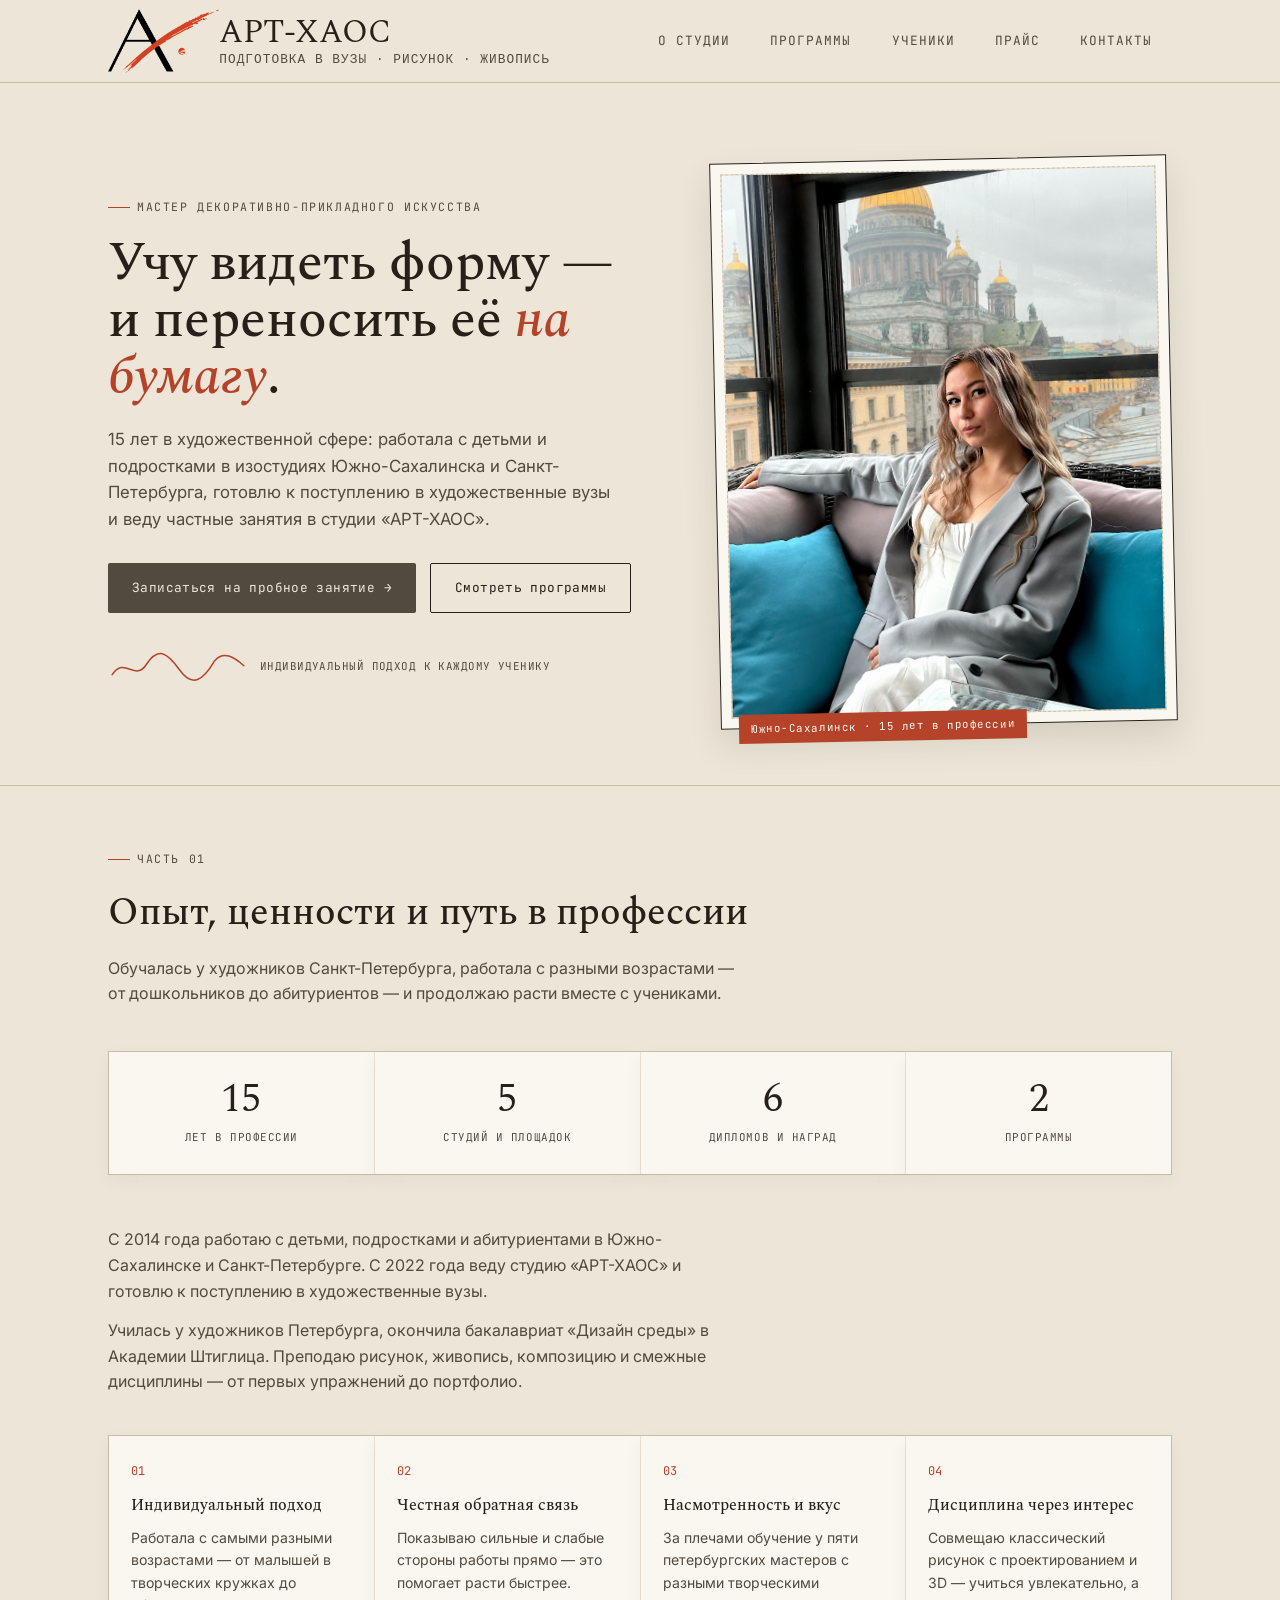
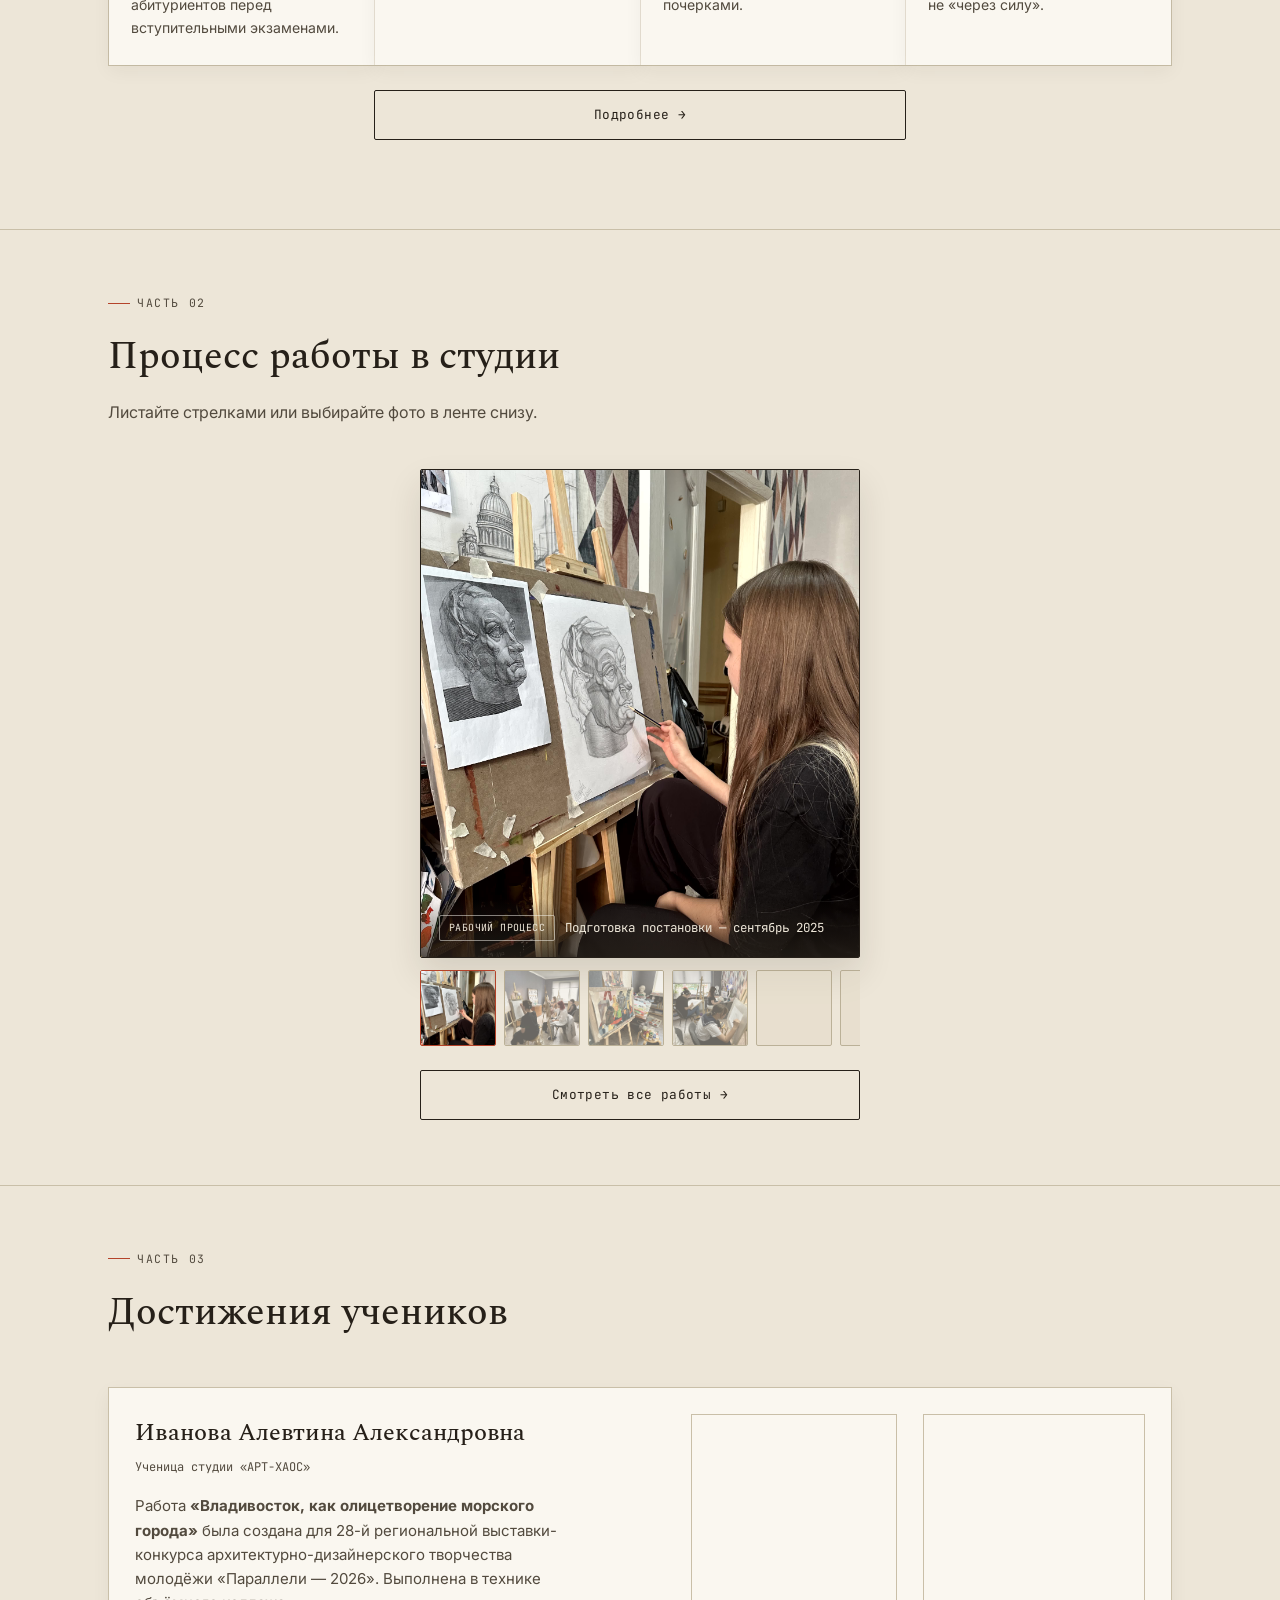
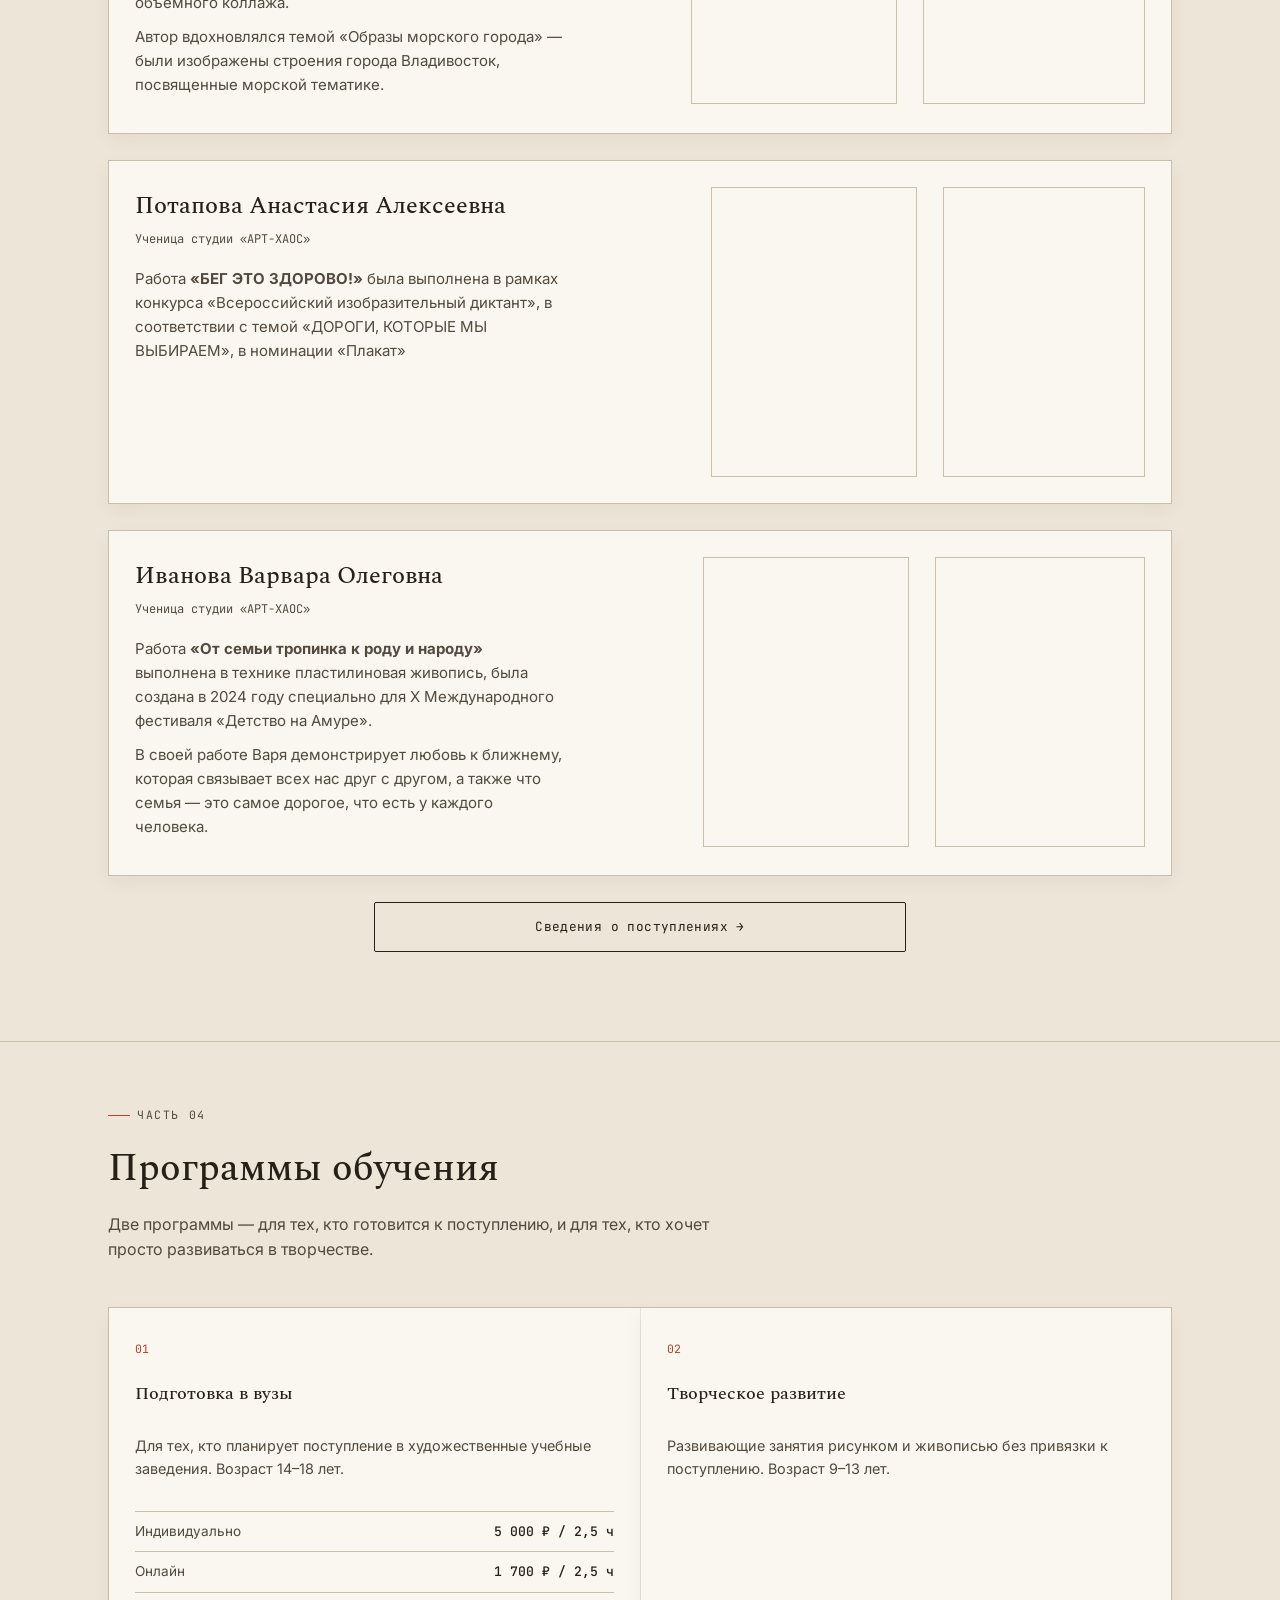
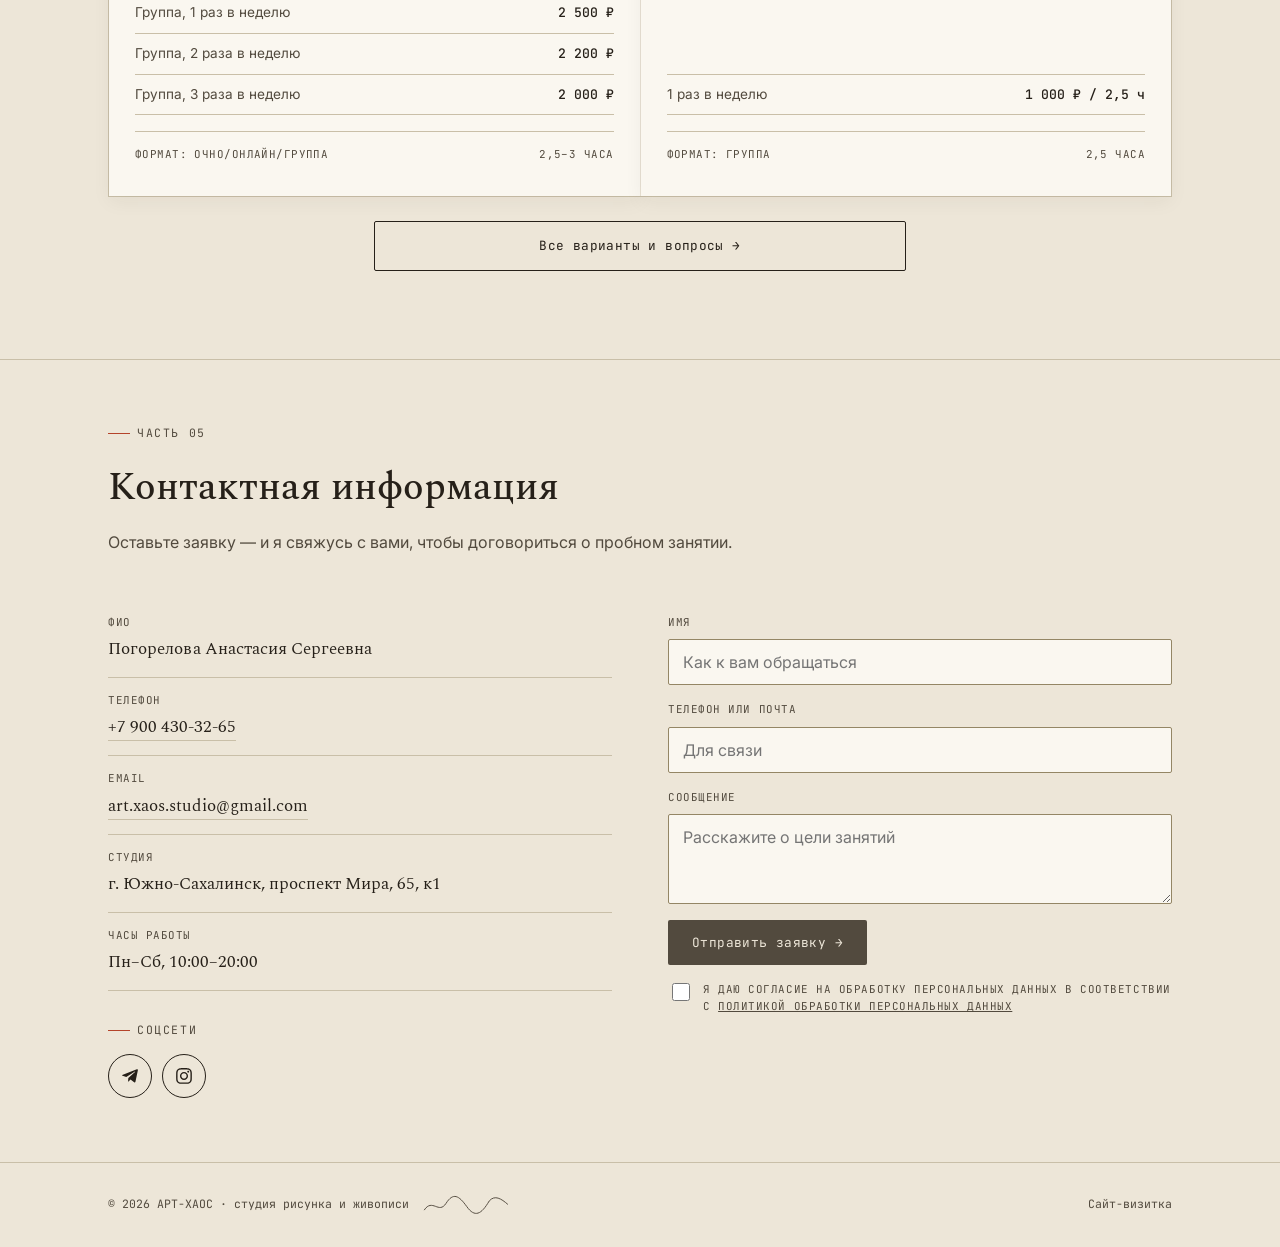
==== index.html @ 64a5c0d5 "Add files via upload" ====
<!doctype html>
<html lang="ru">
  <head>
    <meta charset="UTF-8" />
    <meta name="viewport" content="width=device-width, initial-scale=1.0" />
    <title>АРТ-ХАОС — студия рисунка и живописи в Южно-Сахалинске</title>
    <meta
      name="description"
      content="Студия АРТ-ХАОС в Южно-Сахалинске: индивидуальные и групповые занятия рисунком, живописью и композицией. Подготовка к поступлению в художественные вузы, развивающие программы для детей и взрослых."
    />
    <meta name="robots" content="index, follow" />

    <meta
      name="google-site-verification"
      content="ucUJDMa3NqJ14XbPvTFCC5n2V8BBdkhprhs1ZfIjD64"
    />
    <meta name="yandex-verification" content="2a9662efda7031be" />

    <meta name="author" content="Погорелова Анастасия Сергеевна" />
    <meta name="theme-color" content="#EDE6D8" />
    <link rel="canonical" href="https://art-xaos.github.io/" />

    <meta property="og:type" content="website" />
    <meta property="og:site_name" content="АРТ-ХАОС" />
    <meta
      property="og:title"
      content="АРТ-ХАОС — студия рисунка и живописи в Южно-Сахалинске"
    />
    <meta
      property="og:description"
      content="Индивидуальные и групповые занятия рисунком, живописью и композицией. Подготовка к поступлению в художественные вузы."
    />
    <meta
      property="og:image"
      content="https://art-xaos.github.io/assets/images/og-image.png"
    />
    <meta
      property="og:image:alt"
      content="Студия рисунка и живописи АРТ-ХАОС в Южно-Сахалинске"
    />
    <meta property="og:image:width" content="1200" />
    <meta property="og:image:height" content="630" />
    <meta property="og:locale" content="ru_RU" />
    <meta property="og:url" content="https://art-xaos.github.io/" />
    <meta name="twitter:card" content="summary_large_image" />
    <meta
      name="twitter:title"
      content="АРТ-ХАОС — студия рисунка и живописи в Южно-Сахалинске"
    />
    <meta
      name="twitter:description"
      content="Индивидуальные и групповые занятия рисунком, живописью и композицией. Подготовка к поступлению в художественные вузы."
    />
    <meta
      name="twitter:image"
      content="https://art-xaos.github.io/assets/images/og-image.png"
    />
    <meta
      name="twitter:image:alt"
      content="Студия рисунка и живописи АРТ-ХАОС в Южно-Сахалинске"
    />

    <link rel="icon" href="assets/images/favicon.ico" type="image/svg+xml" />
    <link rel="alternate icon" href="assets/images/favicon.ico" />
    <link rel="apple-touch-icon" href="assets/images/apple-touch-icon.png" />

    <script type="application/ld+json">
      {
        "@context": "https://schema.org",
        "@graph": [
          {
            "@type": "WebSite",
            "@id": "https://art-xaos.github.io/#website",
            "url": "https://art-xaos.github.io/",
            "name": "АРТ-ХАОС",
            "inLanguage": "ru-RU",
            "description": "Студия рисунка и живописи в Южно-Сахалинске."
          },
          {
            "@type": "LocalBusiness",
            "@id": "https://art-xaos.github.io/#studio",
            "name": "АРТ-ХАОС",
            "image": "https://art-xaos.github.io/assets/images/og-image.png",
            "description": "Студия рисунка и живописи. Индивидуальные и групповые занятия рисунком, живописью и композицией, подготовка к поступлению в художественные вузы.",
            "url": "https://art-xaos.github.io/",
            "telephone": "+7-900-430-32-65",
            "email": "art.xaos.studio@gmail.com",
            "priceRange": "1000-5000 RUB",
            "address": {
              "@type": "PostalAddress",
              "streetAddress": "проспект Мира, 65, к1",
              "addressLocality": "Южно-Сахалинск",
              "addressRegion": "Сахалинская область",
              "addressCountry": "RU"
            },
            "openingHoursSpecification": {
              "@type": "OpeningHoursSpecification",
              "dayOfWeek": [
                "Monday",
                "Tuesday",
                "Wednesday",
                "Thursday",
                "Friday",
                "Saturday"
              ],
              "opens": "10:00",
              "closes": "20:00"
            },
            "sameAs": ["https://t.me/ARThaosStudio"],
            "founder": { "@id": "https://art-xaos.github.io/about/#person" }
          },
          {
            "@type": "Person",
            "@id": "https://art-xaos.github.io/about/#person",
            "name": "Погорелова Анастасия Сергеевна",
            "jobTitle": "Преподаватель рисунка и живописи",
            "url": "https://art-xaos.github.io/about/",
            "email": "art.xaos.studio@gmail.com",
            "telephone": "+7-900-430-32-65",
            "worksFor": { "@id": "https://art-xaos.github.io/#studio" }
          }
        ]
      }
    </script>

    <link rel="preconnect" href="https://fonts.googleapis.com" />
    <link rel="preconnect" href="https://fonts.gstatic.com" crossorigin />
    <link
      href="https://fonts.googleapis.com/css2?family=Spectral:ital,wght@0,300;0,500;0,600;1,500&family=Inter:wght@400;500;600;700&family=JetBrains+Mono:wght@400;500&display=swap"
      rel="stylesheet"
    />
    <link rel="stylesheet" href="assets/css/styles.css?v=1" />
  </head>
  <body>
    <a href="#main-content" class="skip-link">Перейти к содержанию</a>

    <header class="site-header">
      <div class="nav-inner">
        <a href="#top" class="logo">
          <img
            class="logo-mark"
            alt="Логотип АРТ-ХАОС"
            src="assets/images/logo-mark.png"
          />
          <span class="logo-text"
            >АРТ-ХАОС<small>подготовка в вузы · рисунок · живопись</small></span
          >
        </a>
        <button
          class="burger"
          id="burger"
          aria-label="Меню"
          aria-expanded="false"
          aria-controls="tabs"
        >
          <span></span><span></span><span></span>
        </button>
        <ul class="tabs" id="tabs">
          <li>
            <a href="#about">О студии</a>
          </li>
          <li>
            <a href="#programs">Программы</a>
          </li>
          <li>
            <a href="#students">Ученики</a>
          </li>
          <li>
            <a href="#programs">Прайс</a>
          </li>
          <li>
            <a href="#contact">Контакты</a>
          </li>
        </ul>
      </div>
    </header>

    <main id="main-content">
      <!-- ============ HERO ============ -->
      <section class="hero" id="top">
        <div class="wrap hero-grid reveal-group">
          <div class="reveal-group">
            <div class="eyebrow">Мастер декоративно-прикладного искусства</div>
            <h1>Учу видеть форму —<br />и переносить её <em>на бумагу</em>.</h1>
            <p class="lede">
              15 лет в художественной сфере: работала с детьми и подростками в
              изостудиях Южно-Сахалинска и Санкт-Петербурга, готовлю к
              поступлению в художественные вузы и веду частные занятия в студии
              «АРТ-ХАОС».
            </p>
            <div class="btn-row">
              <a href="#contact" class="btn btn-primary"
                >Записаться на пробное занятие →</a
              >
              <a href="#programs" class="btn btn-ghost">Смотреть программы</a>
            </div>
            <div class="hero-signature">
              <svg
                class="signature sig-draw"
                viewBox="0 0 220 60"
                width="140"
                height="38"
                fill="none"
                stroke="currentColor"
                stroke-width="2.4"
                stroke-linecap="round"
                stroke-linejoin="round"
                aria-hidden="true"
              >
                <path
                  d="M6 42 C 26 12, 42 54, 60 26 S 92 6, 112 34 S 148 54, 168 20 C 182 4, 198 14, 214 28"
                />
              </svg>
              <span>Индивидуальный подход к каждому ученику</span>
            </div>
          </div>
          <div class="hero-photo">
            <div class="frame">
              <div class="ph">
                <img
                  src="assets/images/teacher/photos/photo1.jpg"
                  alt="Портрет преподавателя"
                  fetchpriority="high"
                />
              </div>
            </div>
            <span class="tag">Южно-Сахалинск · 15 лет в профессии</span>
          </div>
        </div>
      </section>

      <!-- ============ ЧАСТЬ 1: О СЕБЕ ============ -->
      <section class="block" id="about">
        <div class="wrap reveal">
          <div class="head reveal">
            <div class="eyebrow">Часть 01</div>
            <h2>Опыт, ценности и путь в профессии</h2>
            <p>
              Обучалась у художников Санкт-Петербурга, работала с разными
              возрастами — от дошкольников до абитуриентов — и продолжаю расти
              вместе с учениками.
            </p>
          </div>

          <div class="stats reveal-group">
            <div class="stat">
              <div class="num">
                <span class="count" data-target="15">0</span>
              </div>
              <div class="label">лет в&nbsp;профессии</div>
            </div>
            <div class="stat">
              <div class="num">
                <span class="count" data-target="5">0</span>
              </div>
              <div class="label">студий и&nbsp;площадок</div>
            </div>
            <div class="stat">
              <div class="num">
                <span class="count" data-target="6">0</span>
              </div>
              <div class="label">дипломов и&nbsp;наград</div>
            </div>
            <div class="stat">
              <div class="num">
                <span class="count" data-target="2">0</span>
              </div>
              <div class="label">программы</div>
            </div>
          </div>

          <div class="about-lead reveal">
            <p>
              С 2014 года работаю с детьми, подростками и абитуриентами в
              Южно-Сахалинске и Санкт-Петербурге. С 2022 года веду студию
              «АРТ-ХАОС» и готовлю к поступлению в художественные вузы.
            </p>
            <p>
              Училась у художников Петербурга, окончила бакалавриат «Дизайн
              среды» в Академии Штиглица. Преподаю рисунок, живопись, композицию
              и смежные дисциплины — от первых упражнений до портфолио.
            </p>
          </div>

          <div class="values reveal-group">
            <div class="value">
              <div class="n">01</div>
              <h4>Индивидуальный подход</h4>
              <p>
                Работала с самыми разными возрастами — от малышей в творческих
                кружках до абитуриентов перед вступительными экзаменами.
              </p>
            </div>
            <div class="value">
              <div class="n">02</div>
              <h4>Честная обратная связь</h4>
              <p>
                Показываю сильные и слабые стороны работы прямо — это помогает
                расти быстрее.
              </p>
            </div>
            <div class="value">
              <div class="n">03</div>
              <h4>Насмотренность и вкус</h4>
              <p>
                За плечами обучение у пяти петербургских мастеров с разными
                творческими почерками.
              </p>
            </div>
            <div class="value">
              <div class="n">04</div>
              <h4>Дисциплина через интерес</h4>
              <p>
                Совмещаю классический рисунок с проектированием и 3D — учиться
                увлекательно, а не «через силу».
              </p>
            </div>
          </div>

          <a href="about/" class="btn btn-ghost section-more btn-fixed"
            >Подробнее →</a
          >
        </div>
      </section>

      <!-- ============ ЧАСТЬ 2: СТУДИЯ ============ -->
      <section class="block" id="studio">
        <div class="wrap reveal-group">
          <div class="head">
            <div class="eyebrow">Часть 02</div>
            <h2>Процесс работы в студии</h2>
            <p>Листайте стрелками или выбирайте фото в ленте снизу.</p>
          </div>

          <div class="studio-carousel" id="studio-grid">
            <div
              class="studio-stage"
              id="studio-stage"
              tabindex="0"
              role="group"
              aria-roledescription="карусель"
              aria-label="Фотографии студии"
            >
              <img
                class="studio-stage__image"
                id="studio-stage-image"
                src="assets/images/studio/lq/8.jpg"
                alt="Подготовка постановки — сентябрь 2025"
                decoding="async"
                fetchpriority="high"
              />
              <button
                class="studio-nav studio-nav--prev"
                type="button"
                aria-label="Предыдущее фото"
              >
                ←
              </button>
              <button
                class="studio-nav studio-nav--next"
                type="button"
                aria-label="Следующее фото"
              >
                →
              </button>
              <div class="studio-stage__footer">
                <span class="studio-stage__tag" id="studio-stage-tag"
                  >Рабочий процесс</span
                >
                <span class="studio-stage__caption" id="studio-stage-caption"
                  >Подготовка постановки — сентябрь 2025</span
                >
              </div>
            </div>

            <div class="studio-thumbs" id="studio-thumbs">
              <button
                class="studio-thumb is-active"
                type="button"
                data-src="assets/images/studio/lq/5.jpg"
                data-alt="Подготовка постановки — сентябрь 2025"
                data-tag="Рабочий процесс"
                data-caption="Подготовка постановки — сентябрь 2025"
                aria-current="true"
                aria-label="Фото 1 из 9: Подготовка постановки — сентябрь 2025"
              >
                <img
                  src="assets/images/studio/lq/5.jpg"
                  alt=""
                  decoding="async"
                />
              </button>
              <button
                class="studio-thumb"
                type="button"
                data-src="assets/images/studio/lq/3.jpg"
                data-alt="Индивидуальный разбор работы"
                data-tag="Рабочий процесс"
                data-caption="Индивидуальный разбор работы"
                aria-current="false"
                aria-label="Фото 2 из 9: Индивидуальный разбор работы"
              >
                <img
                  src="assets/images/studio/lq/3.jpg"
                  alt=""
                  loading="lazy"
                  decoding="async"
                />
              </button>
              <button
                class="studio-thumb"
                type="button"
                data-src="assets/images/studio/lq/8.jpg"
                data-alt="Групповая постановка, поток «Начинающие»"
                data-tag="Рабочий процесс"
                data-caption="Групповая постановка, поток «Начинающие»"
                aria-current="false"
                aria-label="Фото 3 из 9: Групповая постановка, поток «Начинающие»"
              >
                <img
                  src="assets/images/studio/lq/8.jpg"
                  alt=""
                  loading="lazy"
                  decoding="async"
                />
              </button>
              <button
                class="studio-thumb"
                type="button"
                data-src="assets/images/studio/lq/4.jpg"
                data-alt="Итоговая выставка потока"
                data-tag="Мероприятия"
                data-caption="Итоговая выставка потока"
                aria-current="false"
                aria-label="Фото 4 из 9: Итоговая выставка потока"
              >
                <img
                  src="assets/images/studio/lq/4.jpg"
                  alt=""
                  loading="lazy"
                  decoding="async"
                />
              </button>
              <button
                class="studio-thumb"
                type="button"
                data-src="assets/images/studio/lq/1.jpg"
                data-alt="Пленэр за городом"
                data-tag="Мероприятия"
                data-caption="Пленэр за городом"
                aria-current="false"
                aria-label="Фото 5 из 9: Пленэр за городом"
              >
                <img
                  src="assets/images/studio/lq/1.jpg"
                  alt=""
                  loading="lazy"
                  decoding="async"
                />
              </button>
              <button
                class="studio-thumb"
                type="button"
                data-src="assets/images/studio/lq/6.jpg"
                data-alt="Творческий вечер"
                data-tag="Мероприятия"
                data-caption="Творческий вечер"
                aria-current="false"
                aria-label="Фото 6 из 9: Творческий вечер"
              >
                <img
                  src="assets/images/studio/lq/6.jpg"
                  alt=""
                  loading="lazy"
                  decoding="async"
                />
              </button>
              <button
                class="studio-thumb"
                type="button"
                data-src="assets/images/studio/lq/7.jpg"
                data-alt="Ученик, x лет — натюрморт"
                data-tag="Работы учеников"
                data-caption="Ученик, x лет — натюрморт"
                aria-current="false"
                aria-label="Фото 7 из 9: Ученик, x лет — натюрморт"
              >
                <img
                  src="assets/images/studio/lq/7.jpg"
                  alt=""
                  loading="lazy"
                  decoding="async"
                />
              </button>
              <button
                class="studio-thumb"
                type="button"
                data-src="assets/images/studio/lq/2.jpg"
                data-alt="Ученица, x лет — портрет"
                data-tag="Работы учеников"
                data-caption="Ученица, x лет — портрет"
                aria-current="false"
                aria-label="Фото 8 из 9: Ученица, x лет — портрет"
              >
                <img
                  src="assets/images/studio/lq/2.jpg"
                  alt=""
                  loading="lazy"
                  decoding="async"
                />
              </button>
              <button
                class="studio-thumb"
                type="button"
                data-src="assets/images/studio/lq/9.jpg"
                data-alt="Ученик, x лет — итоговая композиция"
                data-tag="Работы учеников"
                data-caption="Ученик, x лет — итоговая композиция"
                aria-current="false"
                aria-label="Фото 9 из 9: Ученик, x лет — итоговая композиция"
              >
                <img
                  src="assets/images/studio/lq/9.jpg"
                  alt=""
                  loading="lazy"
                  decoding="async"
                />
              </button>
            </div>
            <a
              href="gallery/"
              class="btn btn-ghost section-more"
              style="margin: 24px 0px 0px"
              >Смотреть все работы →</a
            >
          </div>
        </div>
      </section>

      <!-- ============ ЧАСТЬ 3: ДОСТИЖЕНИЯ УЧЕНИКОВ ============ -->
      <section class="block" id="students">
        <div class="wrap reveal">
          <div class="head">
            <div class="eyebrow">Часть 03</div>
            <h2>Достижения учеников</h2>
          </div>

          <div class="student-card">
            <div class="student-body">
              <div>
                <div class="student-id student-body-fixed">
                  <h4>Иванова Алевтина Александровна</h4>
                  <span>Ученица студии «АРТ-ХАОС»</span>
                </div>
                <p>
                  Работа
                  <strong
                    >«Владивосток, как олицетворение морского города»</strong
                  >
                  была создана для 28-й региональной выставки-конкурса
                  архитектурно-дизайнерского творчества молодёжи «Параллели —
                  2026». Выполнена в технике объёмного коллажа.
                </p>
                <p>
                  Автор вдохновлялся темой «Образы морского города» — были
                  изображены строения города Владивосток, посвященные морской
                  тематикe.
                </p>
              </div>

              <div class="before-after">
                <figure class="student-work">
                  <div class="student-image">
                    <img
                      src="assets/images/students/awards/Иванова А. А..jpg"
                      alt="Грамота Ивановой Алевтины Александровны"
                      loading="lazy"
                      decoding="async"
                    />
                  </div>
                </figure>

                <figure class="student-work">
                  <div class="student-image">
                    <img
                      src="assets/images/students/art/Иванова А. А..jpg"
                      alt="Работа Ивановой Алевтины Александровны"
                      loading="lazy"
                      decoding="async"
                    />
                  </div>
                </figure>
              </div>
            </div>
          </div>

          <div class="student-card reveal">
            <div class="student-body">
              <div>
                <div class="student-id student-body-fixed">
                  <h4>Потапова Анастасия Алексеевна</h4>
                  <span>Ученица студии «АРТ-ХАОС»</span>
                </div>
                <p>
                  Работа <strong>«БЕГ ЭТО ЗДОРОВО!»</strong> была выполнена в
                  рамках конкурса «Всероссийский изобразительный диктант», в
                  соответствии с темой «ДОРОГИ, КОТОРЫЕ МЫ ВЫБИРАЕМ», в
                  номинации «Плакат»
                </p>
              </div>

              <div class="before-after">
                <figure class="student-work">
                  <div class="student-image">
                    <img
                      src="assets/images/students/awards/Потапова А. А..jpg"
                      alt="Грамота Потаповой Анастасии Алексеевны"
                      loading="lazy"
                      decoding="async"
                    />
                  </div>
                </figure>

                <figure class="student-work">
                  <div class="student-image">
                    <img
                      src="assets/images/students/art/Потапова А. А..jpg"
                      alt="Работа Потаповой Анастасии Алексеевны"
                      loading="lazy"
                      decoding="async"
                    />
                  </div>
                </figure>
              </div>
            </div>
          </div>

          <div class="student-card reveal">
            <div class="student-body">
              <div>
                <div class="student-id student-body-fixed">
                  <h4>Иванова Варвара Олеговна</h4>
                  <span>Ученица студии «АРТ-ХАОС»</span>
                </div>
                <p>
                  Работа
                  <strong>«От семьи тропинка к роду и народу»</strong> выполнена
                  в технике пластилиновая живопись, была создана в 2024 году
                  специально для Х Международного фестиваля «Детство на Амуре».
                </p>
                <p>
                  В своей работе Варя демонстрирует любовь к ближнему, которая
                  связывает всех нас друг с другом, а также что семья — это
                  самое дорогое, что есть у каждого человека.
                </p>
              </div>

              <div class="before-after">
                <figure class="student-work">
                  <div class="student-image">
                    <img
                      src="assets/images/students/awards/Иванова В. О..jpg"
                      alt="Грамота Ивановой Варвары Олеговны"
                      loading="lazy"
                      decoding="async"
                    />
                  </div>
                </figure>

                <figure class="student-work">
                  <div class="student-image">
                    <img
                      src="assets/images/students/art/Иванова В. О..jpg"
                      alt="Работа Ивановой Варвары Олеговны"
                      loading="lazy"
                      decoding="async"
                    />
                  </div>
                </figure>
              </div>
            </div>
          </div>

          <a href="students-info/" class="btn btn-ghost section-more btn-fixed"
            >Сведения о поступлениях →</a
          >
        </div>
      </section>

      <!-- ============ ЧАСТЬ 4: ПРОГРАММЫ ============ -->
      <section class="block" id="programs">
        <div class="wrap reveal">
          <div class="head reveal-group">
            <div class="eyebrow">Часть 04</div>
            <h2>Программы обучения</h2>
            <p>
              Две программы — для тех, кто готовится к поступлению, и для тех,
              кто хочет просто развиваться в творчестве.
            </p>
          </div>

          <div class="programs programs--pricing reveal-group">
            <div class="program">
              <div class="n">01</div>
              <h3 class="text-fill">Подготовка в вузы</h3>
              <p>
                Для тех, кто планирует поступление в художественные учебные
                заведения. Возраст 14–18 лет.
              </p>
              <ul class="price-list">
                <li><span>Индивидуально</span><span>5 000 ₽ / 2,5 ч</span></li>
                <li><span>Онлайн</span><span>1 700 ₽ / 2,5 ч</span></li>
                <li><span>Группа, 1 раз в неделю</span><span>2 500 ₽</span></li>
                <li>
                  <span>Группа, 2 раза в неделю</span><span>2 200 ₽</span>
                </li>
                <li>
                  <span>Группа, 3 раза в неделю</span><span>2 000 ₽</span>
                </li>
              </ul>
              <div class="meta">
                <span>Формат: очно/онлайн/группа</span><span>2,5–3 часа</span>
              </div>
            </div>
            <div class="program">
              <div class="n">02</div>
              <h3 class="text-fill">Творческое развитие</h3>
              <p>
                Развивающие занятия рисунком и живописью без привязки к
                поступлению. Возраст 9–13 лет.
              </p>
              <ul class="price-list">
                <li><span>1 раз в неделю</span><span>1 000 ₽ / 2,5 ч</span></li>
              </ul>
              <div class="meta">
                <span>Формат: группа</span><span>2,5 часа</span>
              </div>
            </div>
          </div>
          <a href="programs/" class="btn btn-ghost section-more btn-fixed"
            >Все варианты и вопросы →</a
          >
        </div>
      </section>

      <!-- ============ ЧАСТЬ 5: КОНТАКТЫ ============ -->
      <section class="block" id="contact">
        <div class="wrap reveal-group">
          <div class="head">
            <div class="eyebrow">Часть 05</div>
            <h2>Контактная информация</h2>
            <p>
              Оставьте заявку — и я свяжусь с вами, чтобы договориться о пробном
              занятии.
            </p>
          </div>

          <div class="contact-grid reveal-group">
            <div>
              <ul class="contact-list reveal-group">
                <li>
                  <span>ФИО</span><span>Погорелова Анастасия Сергеевна</span>
                </li>
                <li>
                  <span>Телефон</span
                  ><span><a href="tel:+79004303265">+7 900 430-32-65</a></span>
                </li>
                <li>
                  <span>Email</span
                  ><span
                    ><a href="mailto:art.xaos.studio@gmail.com"
                      >art.xaos.studio@gmail.com</a
                    ></span
                  >
                </li>
                <li>
                  <span>Студия</span
                  ><span>г. Южно-Сахалинск, проспект Мира, 65, к1</span>
                </li>
                <li><span>Часы работы</span><span>Пн–Сб, 10:00–20:00</span></li>
              </ul>
              <div class="eyebrow">Соцсети</div>
              <div class="social-row reveal-group">
                <a
                  href="https://t.me/ART_XAOS_Studio"
                  target="_blank"
                  rel="noopener"
                  aria-label="Telegram"
                  class="social-tg"
                >
                  <svg
                    viewBox="0 0 448 512"
                    fill="currentColor"
                    aria-hidden="true"
                  >
                    <path
                      d="M446.7 98.6l-67.6 318.8c-5.1 22.5-18.4 28.1-37.3 17.5l-103-75.9-49.7 47.8c-5.5 5.5-10.1 10.1-20.7 10.1l7.4-104.9 190.9-172.5c8.3-7.4-1.8-11.5-12.9-4.1L117.8 284 16.2 252.2c-22.1-6.9-22.5-22.1 4.6-32.7L418.2 66.4c18.4-6.9 34.5 4.1 28.5 32.2z"
                    />
                  </svg>
                </a>
                <a href="#" aria-label="Instagram" class="social-ig">
                  <svg
                    viewBox="0 0 448 512"
                    fill="currentColor"
                    aria-hidden="true"
                  >
                    <path
                      d="M224.1 141c-63.6 0-114.9 51.3-114.9 114.9s51.3 114.9 114.9 114.9S339 319.5 339 255.9 287.7 141 224.1 141zm0 189.6c-41.1 0-74.7-33.5-74.7-74.7s33.5-74.7 74.7-74.7 74.7 33.5 74.7 74.7-33.6 74.7-74.7 74.7zm146.4-194.3c0 14.9-12 26.8-26.8 26.8-14.9 0-26.8-12-26.8-26.8s12-26.8 26.8-26.8 26.8 12 26.8 26.8zm76.1 27.2c-1.7-35.9-9.9-67.7-36.2-93.9-26.2-26.2-58-34.4-93.9-36.2-37-2.1-147.9-2.1-184.9 0-35.8 1.7-67.6 9.9-93.9 36.1s-34.4 58-36.2 93.9c-2.1 37-2.1 147.9 0 184.9 1.7 35.9 9.9 67.7 36.2 93.9s58 34.4 93.9 36.2c37 2.1 147.9 2.1 184.9 0 35.9-1.7 67.7-9.9 93.9-36.2 26.2-26.2 34.4-58 36.2-93.9 2.1-37 2.1-147.8 0-184.8zM398.8 388c-7.8 19.6-22.9 34.7-42.6 42.6-29.5 11.7-99.5 9-132.1 9s-102.7 2.6-132.1-9c-19.6-7.8-34.7-22.9-42.6-42.6-11.7-29.5-9-99.5-9-132.1s-2.6-102.7 9-132.1c7.8-19.6 22.9-34.7 42.6-42.6 29.5-11.7 99.5-9 132.1-9s102.7-2.6 132.1 9c19.6 7.8 34.7 22.9 42.6 42.6 11.7 29.5 9 99.5 9 132.1s2.7 102.7-9 132.1z"
                    />
                  </svg>
                </a>
              </div>
            </div>
            <form
              id="contact-form"
              action="https://api.web3forms.com/submit"
              method="POST"
              novalidate
            >
              <input
                type="hidden"
                name="access_key"
                value="e8a04e24-aecd-4a9a-93be-1e33aebeff50"
              />
              <div>
                <label for="f-name">Имя</label>
                <input
                  id="f-name"
                  name="name"
                  type="text"
                  placeholder="Как к вам обращаться"
                  required
                  aria-describedby="err-name"
                  aria-invalid="false"
                />
                <span class="field-error" id="err-name" role="alert"></span>
              </div>
              <div>
                <label for="f-phone">Телефон или почта</label>
                <input
                  id="f-phone"
                  name="contact"
                  type="text"
                  placeholder="Для связи"
                  required
                  aria-describedby="err-phone"
                  aria-invalid="false"
                />
                <span class="field-error" id="err-phone" role="alert"></span>
              </div>
              <div>
                <label for="f-msg">Сообщение</label>
                <textarea
                  id="f-msg"
                  name="message"
                  placeholder="Расскажите о цели занятий"
                ></textarea>
              </div>
              <input
                type="hidden"
                name="subject"
                value="Новая заявка — сайт АРТ-ХАОС"
              />
              <button
                type="submit"
                class="btn btn-primary"
                id="form-submit-btn"
              >
                Отправить заявку →
              </button>
              <div class="field-checkbox">
                <input
                  type="checkbox"
                  id="f-consent"
                  name="consent"
                  required
                  aria-describedby="err-consent"
                  aria-invalid="false"
                />
                <label for="f-consent"
                  >Я даю согласие на обработку персональных данных в
                  соответствии с
                  <a href="privacy/" target="_blank" rel="noopener"
                    >Политикой обработки персональных данных</a
                  ></label
                >
              </div>
              <span class="field-error" id="err-consent" role="alert"></span>
              <p
                class="form-status"
                id="form-status"
                role="status"
                aria-live="polite"
              ></p>
            </form>
          </div>
        </div>
      </section>
    </main>

    <footer class="site-footer">
      <div class="wrap footer-content">
        <span class="footer-brand">
          © 2026 АРТ-ХАОС · студия рисунка и живописи
          <svg
            class="signature footer-signature"
            viewBox="0 0 220 60"
            width="90"
            height="24"
            fill="none"
            stroke="currentColor"
            stroke-width="2.4"
            stroke-linecap="round"
            stroke-linejoin="round"
            aria-hidden="true"
          >
            <path
              d="M6 42 C 26 12, 42 54, 60 26 S 92 6, 112 34 S 148 54, 168 20 C 182 4, 198 14, 214 28"
            />
          </svg>
        </span>
        <span>Сайт-визитка</span>
      </div>
    </footer>

    <div class="scroll-progress" id="scroll-progress" aria-hidden="true">
      <div class="scroll-progress-bar" id="scroll-progress-bar"></div>
    </div>

    <button class="to-top" id="to-top" aria-label="Наверх">
      <svg
        viewBox="0 0 24 24"
        fill="none"
        stroke="currentColor"
        stroke-width="2"
        stroke-linecap="round"
        stroke-linejoin="round"
        aria-hidden="true"
      >
        <path d="M12 19V5M5 12l7-7 7 7" />
      </svg>
    </button>

    <script src="assets/js/global.js?v=3"></script>
    <script src="assets/js/page-index.js?v=7"></script>
  </body>
</html>
---- assets/css/styles.css ----
/* ================================================================
   ART-XAOS — единый файл стилей
   Секции: ОБЩЕЕ · ГЛАВНАЯ · ОБО МНЕ И ДОПОЛНИТЕЛЬНЫЕ СТРАНИЦЫ ·
   FAQ/ОТЗЫВЫ/ПРУФЫ · ПОЛИТИКА ПД · 404
   ================================================================ */

/* ---------- ОБЩЕЕ (шапка, футер, кнопки, типографика) ---------- */
:root {
  --paper: #ede6d8;
  --paper-2: #e4dbc8;
  --ink: #262019;
  --ink-for-btn: #262019c0;
  --ink-soft: #524a3e;
  --line: #c9bfa8;
  --line-strong: #948665;
  --blue: #2e4374;
  --red: #b4432a;
  --red-text: #a83f28;
  --green: #52633b;
  --white: #faf7f0;
  --radius: 2px;
  --shadow-sm: 0 6px 18px rgba(38, 32, 25, 0.05);
  --shadow-md: 0 16px 34px rgba(38, 32, 25, 0.12);
}

* {
  box-sizing: border-box;
}
html {
  scroll-behavior: auto;
}
section[id] {
  scroll-margin-top: 84px;
}
body {
  margin: 0;
  background: var(--paper);
  color: var(--ink);
  font-family: "Inter", sans-serif;
  font-size: 16px;
  line-height: 1.6;
  position: relative;
  overflow-wrap: break-word;
}
a {
  color: inherit;
}
img {
  display: block;
  max-width: 100%;
}
h1,
h2,
h3,
h4 {
  margin: 0;
  color: var(--ink);
  font-family: "Spectral", serif;
  font-weight: 500;
}
:focus-visible {
  outline: 2px solid var(--blue);
  outline-offset: 3px;
}

.skip-link {
  position: absolute;
  top: -100px;
  left: 12px;
  z-index: 200;
  padding: 12px 20px;
  border-radius: var(--radius);
  background: var(--ink);
  color: var(--paper);
  font-family: "Inter", sans-serif;
  font-weight: 600;
  text-decoration: none;
  transition: top 0.2s ease;
}
.skip-link:focus {
  top: 12px;
}
.wrap {
  max-width: 1120px;
  margin: 0 auto;
  padding: 0 28px;
}
.eyebrow {
  display: flex;
  align-items: center;
  gap: 0.6em;
  color: var(--ink-soft);
  font-family: "JetBrains Mono", monospace;
  font-size: 0.72rem;
  letter-spacing: 0.14em;
  text-transform: uppercase;
}
.eyebrow::before {
  display: inline-block;
  width: 22px;
  height: 1px;
  background: var(--red);
  content: "";
}

/* Buttons */
.btn {
  display: inline-flex;
  align-items: center;
  gap: 8px;
  padding: 14px 24px;
  border: 1px solid var(--ink);
  border-radius: var(--radius);
  font-family: "JetBrains Mono", monospace;
  font-size: 0.8rem;
  letter-spacing: 0.03em;
  text-decoration: none;
  cursor: pointer;
  text-align: center;
  transition:
    background 0.15s,
    color 0.15s,
    border-color 0.15s,
    transform 0.18s ease-out,
    box-shadow 0.18s ease-out;
  will-change: transform;
}
.btn-primary {
  border: 0px;
  background: var(--ink-soft);
  color: var(--paper);
}
.btn-primary:hover {
  border-color: var(--red);
  background: var(--red);
  transform: translateY(-2px);
  box-shadow: var(--shadow-sm);
}
.btn-ghost {
  background: transparent;
  color: var(--ink);
}
.btn-ghost:hover {
  background: var(--ink);
  color: var(--paper);
  transform: translateY(-2px);
  box-shadow: var(--shadow-sm);
}
.btn:active {
  transform: translateY(0);
  box-shadow: none;
}

/* Site header */
.site-header {
  position: sticky;
  top: 0;
  z-index: 50;
  border-bottom: 1px solid var(--line);
  background: var(--paper);
}
.nav-inner {
  display: flex;
  align-items: center;
  justify-content: space-between;
  height: 82px;
  max-width: 1120px;
  margin: 0 auto;
  padding: 0 28px;
}
.logo {
  display: flex;
  align-items: center;
  padding: 9px;
  padding-left: 0;
  text-decoration: none;
}
.logo-mark {
  display: block;
  flex: none;
  height: 64px;
  width: auto;
}
.logo-text {
  font-family: "Spectral", serif;
  font-size: 2rem;
  line-height: 1.1;
}
.logo-text small {
  display: block;
  margin-top: 3px;
  color: var(--ink-soft);
  font-family: "JetBrains   Mono", monospace;
  font-size: 0.8rem;
  letter-spacing: 0.08em;
  text-transform: uppercase;
}
.tabs {
  display: flex;
  height: 100%;
  margin: 0;
  list-style: none;
}
.tabs li {
  display: flex;
}
.tabs a {
  display: flex;
  align-items: center;
  height: 82px;
  padding: 0 24px;
  margin: 0 -4px;
  color: var(--ink-soft);
  font-family: "JetBrains Mono", monospace;
  font-size: 0.8rem;
  text-transform: uppercase;
  letter-spacing: 0.08em;
  text-decoration: none;
  transition: 0.15s;
  background-image: linear-gradient(to right, var(--red), var(--red-text));
  background-repeat: no-repeat;

  background-position: 50% 100%;
  background-size: 0% 4px;
  transition:
    background-size 0.2s ease-in-out,
    background-color 0.2s ease-in-out,
    background-c color 0.2s ease-in-out;
}
.tabs a:hover {
  background-color: var(--paper-2);
  transition-delay: 0s;
  background-size: 100% 2px;
  color: var(--ink);
  z-index: 2;
}
.tabs a[aria-current="page"] {
  border-bottom-color: var(--red);
  color: var(--ink);
}
.tab-num {
  margin-right: 7px;
  color: var(--red-text);
}
.burger {
  display: none;
  width: 44px;
  height: 44px;
  border: 1px solid var(--line);
  border-radius: var(--radius);
  background: none;
  cursor: pointer;
}
.burger span {
  display: block;
  width: 18px;
  height: 1.5px;
  margin: 4px auto;
  background: var(--ink);
}

/* Site footer */
.site-footer {
  padding: 30px 0;
  border-top: 1px solid var(--line);
  color: var(--ink-soft);
  font-family: "JetBrains Mono", monospace;
  font-size: 0.72rem;
}
.footer-content {
  display: flex;
  align-items: center;
  justify-content: space-between;
  flex-wrap: wrap;
  gap: 14px;
  width: 100%;
}
.footer-brand {
  display: flex;
  align-items: center;
  gap: 12px;
}

@media (max-width: 1050px) {
  .tabs {
    position: fixed;
    top: 64px;
    right: 16px;
    z-index: 60;
    flex-direction: column;
    width: max-content;
    min-width: 200px;
    max-width: 80vw;
    height: auto;
    overflow: hidden;
    border: 1px solid var(--line);
    border-radius: var(--radius);
    background: var(--white);
    box-shadow: var(--shadow-md);
    opacity: 0;
    pointer-events: none;
    transform: translateY(-8px);
    transition: 0.2s;
    padding: 0;
  }
  .tabs.open {
    opacity: 1;
    pointer-events: auto;
    transform: translateY(0);
  }
  .tabs li {
    width: 100%;
  }
  .tabs a {
    width: 100%;
    height: 52px;
    padding: 0 20px;
    border-bottom: 1px solid var(--line);
    white-space: nowrap;
  }
  .tabs a:hover {
    background-color: var(--paper);
    transition-delay: 0s;
    background-size: 100% 2px;
    color: var(--ink);
  }
  .tabs li:last-child a {
    border-bottom: none;
  }
  .burger {
    display: block;
  }
}

/* ================================================================
   ГЛАВНАЯ СТРАНИЦА
   ================================================================ */
/* ---------- HOMEPAGE ---------- */
section {
  position: relative;
  z-index: 2;
}

/* ---------- HERO ---------- */
.hero {
  padding: 76px 0 60px;
}
.hero-grid {
  display: grid;
  grid-template-columns: 1.1fr 0.9fr;
  gap: 48px;
  align-items: center;
}
.hero h1 {
  font-size: clamp(2.1rem, 4.4vw, 3.3rem);
  line-height: 1.08;
  margin: 18px 0 20px;
}
.hero h1 em {
  font-style: italic;
  color: var(--red);
}
.hero p.lede {
  max-width: 46ch;
  color: var(--ink-soft);
  font-size: 1.05rem;
}
.btn-row {
  display: flex;
  gap: 14px;
  margin-top: 30px;
  flex-wrap: wrap;
}
.section-more {
  padding-left: 16px;
  padding-right: 16px;
  margin-top: 24px;
  display: flex;
  justify-content: center;
  align-items: center;
  justify-self: center;
}
.hero-photo {
  position: relative;
}
.hero-photo .frame {
  border: 1px solid var(--ink);
  padding: 10px;
  background: var(--white);
  box-shadow: var(--shadow-md);
  transform: rotate(-1.2deg);
}

.hero-photo .tag {
  position: absolute;
  bottom: -16px;
  left: 24px;
  background: var(--red);
  color: var(--white);
  font-family: "JetBrains Mono", monospace;
  font-size: 0.68rem;
  letter-spacing: 0.05em;
  padding: 6px 12px;
  transform: rotate(-1.2deg);
}

.hero-photo-about {
  transform: rotate(1.5deg);
}

/* ---------- PLACEHOLDER PHOTO ---------- */
.ph {
  position: relative;
  background:
    repeating-linear-gradient(135deg, #dcd3be 0 2px, transparent 2px 14px),
    var(--paper-2);
  border: 1px dashed var(--line);
  display: flex;
  flex-direction: column;
  align-items: center;
  justify-content: center;
  color: var(--ink-soft);
  text-align: center;
  gap: 8px;
  aspect-ratio: var(--ar, 4/5);
  overflow: hidden;
}
.ph img {
  width: 100%;
  height: 100%;
  object-fit: cover;
  display: block;
}
figure {
  margin: 0;
}
figcaption {
  margin-top: 9px;
  font-family: "JetBrains Mono", monospace;
  font-size: 0.7rem;
  color: var(--ink-soft);
  letter-spacing: 0.01em;
}
figcaption b {
  color: var(--ink);
  font-weight: 500;
}

/* ---------- SECTION HEADS ---------- */
.head {
  max-width: 640px;
  margin-bottom: 44px;
}
.head h2 {
  font-size: clamp(1.7rem, 3vw, 2.4rem);
  margin-top: 14px;
}
.head p {
  color: var(--ink-soft);
  margin-top: 12px;
}
section.block {
  padding: 64px 0;
  border-top: 1px solid var(--line);
}

/* ---------- ABOUT ---------- */
.about-lead {
  max-width: 62ch;
  margin: 0 0 40px;
  color: var(--ink-soft);
}
.about-lead p {
  margin: 0;
}
.about-lead p + p {
  margin-top: 14px;
}
.section-more {
  margin-top: 24px;
}

/* ---------- СЧЁТЧИКИ-ЦИФРЫ ---------- */
.stats {
  display: grid;
  grid-template-columns: repeat(4, 1fr);
  gap: 1px;
  background: transparent;
  border: 1px solid var(--line);
  margin-bottom: 52px;
}
.stat {
  background: var(--white);
  padding: 28px 22px;
  position: relative;
  overflow: hidden;
  z-index: 0;
  text-align: center;
  box-shadow: var(--shadow-sm);
}
.stat .num {
  font-family: "Spectral", serif;
  font-size: 2.5rem;
  line-height: 1;
  display: flex;
  align-items: baseline;
  justify-content: center;
  gap: 2px;
  font-variant-numeric: tabular-nums;
}
.stat .num sup {
  font-family: "JetBrains Mono", monospace;
  font-size: 1.05rem;
  color: var(--red);
  top: -0.9em;
}
.stat .label {
  font-family: "JetBrains Mono", monospace;
  font-size: 0.68rem;
  text-transform: uppercase;
  letter-spacing: 0.05em;
  color: var(--ink-soft);
  margin-top: 9px;
}
@media (max-width: 700px) {
  .stats {
    grid-template-columns: repeat(2, 1fr);
  }
}

.values {
  display: grid;
  grid-template-columns: repeat(4, 1fr);
  gap: 1px;
  background: transparent;
  border: 1px solid var(--line);
  margin-bottom: 12px;
}
.value {
  background: var(--white);
  padding: 26px 22px;
  position: relative;
  overflow: hidden;
  z-index: 0;
  box-shadow: var(--shadow-sm);
}
.value .n {
  font-family: "JetBrains Mono", monospace;
  color: var(--red);
  font-size: 0.75rem;
}
.value h4 {
  font-size: 1rem;
  margin: 12px 0 8px;
}
.value p {
  font-size: 0.88rem;
  color: var(--ink-soft);
  margin: 0;
}

@media (max-width: 700px) {
  .hero-grid {
    grid-template-columns: 1fr;
    margin-left: 36px;
    margin-right: 36px;
  }
  .values {
    grid-template-columns: repeat(2, 1fr);
  }
}
@media (max-width: 600px) {
  .values {
    grid-template-columns: 1fr;
  }
}

/* ---------- СТУДИЙНАЯ ГАЛЕРЕЯ: КРУПНОЕ ФОТО + ЛЕНТА МИНИАТЮР ---------- */
.studio-carousel {
  width: 100%;
  max-width: 440px;
  margin: 0 auto;
}
.studio-stage {
  position: relative;
  aspect-ratio: 9/10;
  border: 1px solid var(--ink);
  border-radius: var(--radius);
  overflow: hidden;
  background: var(--paper-2);
  box-shadow: var(--shadow-md);
}
.studio-stage:focus-visible {
  outline: 2px solid var(--blue);
  outline-offset: 3px;
}
.studio-stage__image {
  width: 100%;
  height: 100%;
  object-fit: cover;
  display: block;
}
.studio-nav {
  position: absolute;
  top: 50%;
  z-index: 5;
  display: flex;
  align-items: center;
  justify-content: center;
  width: 44px;
  height: 44px;
  margin-top: -22px;
  border: 1px solid var(--ink);
  border-radius: 50%;
  background: var(--paper);
  color: var(--red-text);
  font-family: "JetBrains Mono", monospace;
  font-size: 1.1rem;
  cursor: pointer;
  box-shadow: var(--shadow-sm);
  transition:
    background 0.15s,
    color 0.15s,
    border-color 0.15s,
    box-shadow 0.15s,
    opacity 0.2s ease;
}
.studio-nav:hover {
  border-color: #b4432ae5;
  background: #b4432ae5;
  color: #ede6d8e5;
}
.studio-nav--prev {
  left: 14px;
}
.studio-nav--next {
  right: 14px;
}
@media (hover: hover) and (pointer: fine) {
  .studio-nav {
    opacity: 0;
  }
  .studio-stage:hover .studio-nav,
  .studio-stage:focus-within .studio-nav,
  .studio-nav:focus-visible {
    opacity: 1;
  }
}
.studio-stage__footer {
  position: absolute;
  left: 0;
  right: 0;
  bottom: 0;
  z-index: 2;
  display: flex;
  align-items: center;
  gap: 10px;
  padding: 16px 18px;
  background: linear-gradient(
    to top,
    rgba(38, 32, 25, 0.78),
    rgba(38, 32, 25, 0)
  );
  color: var(--paper);
  pointer-events: none;
}
.studio-stage__tag {
  flex: none;
  font-family: "JetBrains Mono", monospace;
  font-size: 0.62rem;
  letter-spacing: 0.04em;
  text-transform: uppercase;
  padding: 4px 9px;
  border: 1px solid rgba(250, 247, 240, 0.5);
  border-radius: var(--radius);
}
.studio-stage__caption {
  font-family: "JetBrains Mono", monospace;
  font-size: 0.78rem;
  line-height: 1.4;
}
.studio-thumbs {
  display: flex;
  gap: 8px;
  margin-top: 12px;
  overflow-x: auto;
  scroll-snap-type: x proximity;
  scroll-behavior: smooth;
  -webkit-overflow-scrolling: touch;
  scrollbar-width: none;
  -ms-overflow-style: none;
}
.studio-thumbs::-webkit-scrollbar {
  display: none;
}
.studio-thumb {
  position: relative;
  flex: 0 0 auto;
  width: 76px;
  aspect-ratio: 1;
  padding: 0;
  border: 1px solid var(--line-strong);
  border-radius: var(--radius);
  overflow: hidden;
  background: var(--paper-2);
  cursor: pointer;
  opacity: 0.55;
  scroll-snap-align: start;
  transition:
    opacity 0.2s ease,
    border-color 0.2s ease,
    transform 0.2s ease;
  -webkit-tap-highlight-color: transparent;
}
.studio-thumb img {
  width: 100%;
  height: 100%;
  object-fit: cover;
  display: block;
}
@media (hover: hover) and (pointer: fine) {
  .studio-thumb:hover {
    opacity: 0.85;
    transform: translateY(-2px);
  }
}
.studio-thumb.is-active {
  opacity: 1;
  border-color: var(--red);
}
.studio-thumb:focus-visible {
  opacity: 1;
  outline: 2px solid var(--blue);
  outline-offset: 2px;
}
@media (max-width: 700px) {
  .studio-thumb {
    width: 60px;
  }
}

/* ---------- ACHIEVEMENTS ---------- */
.student-card {
  border: 1px solid var(--line);
  background: var(--white);
  margin-bottom: 26px;
  box-shadow: var(--shadow-sm);
}
.student-top {
  display: flex;
  gap: 20px;
  padding: 26px 26px 13px 26px;
  border-bottom: 1px solid var(--line);
  align-items: center;
  flex-wrap: wrap;
}
.student-id h4 {
  font-size: 1.5rem;
}
.student-id span {
  font-family: "JetBrains Mono", monospace;
  font-size: 0.75rem;
  color: var(--ink-soft);
}
.student-meta {
  margin-left: auto;
  display: flex;
  gap: 26px;
  flex-wrap: wrap;
}
.student-meta div {
  font-family: "JetBrains Mono", monospace;
  font-size: 0.68rem;
  color: var(--ink-soft);
  text-transform: uppercase;
  letter-spacing: 0.05em;
}
.student-meta strong {
  display: block;
  font-family: "Inter", sans-serif;
  font-size: 0.92rem;
  color: var(--ink);
  text-transform: none;
  letter-spacing: 0;
  margin-top: 4px;
  font-weight: 500;
}
.student-body {
  padding: 26px 26px 26px 26px;
  display: grid;
  grid-template-columns: 1.1fr 1.4fr;
  gap: 28px;
}
.student-body-fixed {
  padding-bottom: 16px;
}

.student-body p {
  color: var(--ink-soft);
  margin: 0 0 10px;
  font-size: 0.94rem;
}
.student-body p b {
  color: var(--ink);
  font-weight: 500;
}
@media (max-width: 1040px) {
  .student-body {
    grid-template-columns: 1fr;
  }
  .student-meta {
    margin-left: auto;
    display: flex;
    gap: 26px;
    flex-wrap: wrap;
  }
}

/* ---------- PROGRAMS ---------- */
.programs {
  display: grid;
  grid-template-columns: repeat(3, 1fr);
  gap: 1px;
  background: transparent;
  border: 1px solid var(--line);
}
.programs--pricing {
  grid-template-columns: repeat(2, 1fr);
}
.program {
  background: var(--white);
  padding: 32px 26px;
  display: flex;
  flex-direction: column;
  box-shadow: var(--shadow-sm);
}
.program .n {
  font-family: "JetBrains Mono", monospace;
  font-size: 0.72rem;
  color: var(--red);
}
.program h3 {
  font-size: 1.15rem;
  padding-top: 8px;
  margin: 14px 0 10px;
}
.program p {
  color: var(--ink-soft);
  font-size: 0.9rem;
  flex: 1;
}
.program .meta {
  display: flex;
  justify-content: space-between;
  font-family: "JetBrains Mono", monospace;
  font-size: 0.68rem;
  color: var(--ink-soft);
  border-top: 1px solid var(--line);
  padding-top: 14px;
  margin-top: 16px;
  text-transform: uppercase;
  letter-spacing: 0.04em;
}
.price-list {
  list-style: none;
  margin: 16px 0 0;
  padding: 0;
  border-top: 1px solid var(--line);
}
.price-list li {
  display: flex;
  flex-wrap: wrap;
  justify-content: space-between;
  align-items: baseline;
  gap: 6px 14px;
  padding: 9px 0;
  border-bottom: 1px solid var(--line);
}
.price-list li span:first-child {
  color: var(--ink-soft);
  font-size: 0.85rem;
}
.price-list li span:last-child {
  font-family: "JetBrains Mono", monospace;
  font-size: 0.82rem;
  font-weight: 500;
  color: var(--ink);
  white-space: nowrap;
}
@media (max-width: 880px) {
  .programs {
    grid-template-columns: 1fr;
  }
}

/* ---------- CONTACT ---------- */
.contact-grid {
  display: grid;
  grid-template-columns: 1fr 1fr;
  gap: 56px;
}
.contact-list {
  list-style: none;
  padding: 0;
  margin: 0 0 30px;
}
.contact-list li {
  padding: 14px 0;
  border-bottom: 1px solid var(--line);
  display: flex;
  flex-direction: column;
  gap: 5px;
}
.contact-list li span:first-child {
  font-family: "JetBrains Mono", monospace;
  font-size: 0.68rem;
  color: var(--ink-soft);
  text-transform: uppercase;
  letter-spacing: 0.05em;
}
.contact-list li span:last-child {
  font-family: "Spectral", serif;
  font-size: 1.05rem;
}
.contact-list li span:last-child a {
  color: inherit;
  text-decoration: none;
  border-bottom: 1px solid var(--line);
  transition: border-color 0.15s;
}
.contact-list li span:last-child a:hover {
  border-color: var(--ink);
}
.contact-list + .eyebrow {
  margin-bottom: 14px;
}
.social-row {
  display: flex;
  gap: 10px;
}
.social-row a {
  position: relative; /* Важно для позиционирования градиента */
  z-index: 1; /* Чтобы текст/иконка были поверх градиента */
  width: 44px;
  height: 44px;
  border: 1px solid var(--ink);
  border-radius: 50%;
  display: flex;
  align-items: center;
  justify-content: center;
  color: var(--ink);
  text-decoration: none;
  background-color: transparent;
  overflow: hidden; /* Чтобы градиент не вылезал за круглые края */
  transition:
    background-color 0.15s ease-in-out,
    border-color 0.15s ease-in-out,
    color 0.15s ease-in-out;
}

.social-row a svg {
  width: 18px;
  height: 18px;
  position: relative;
  z-index: 2; /* Гарантирует, что иконка всегда сверху */
}

/* Обычный ховер для Telegram (простой цвет) */
.social-row a.social-tg:hover {
  background-color: #0088cc;
  border-color: transparent;
  color: #fff;
}

/* --- Настройки для Instagram --- */

/* Создаем скрытый градиентный слой внутри кнопки */
.social-row a.social-ig::before {
  content: "";
  position: absolute;
  top: 0;
  left: 0;
  width: 100%;
  height: 100%;
  background: linear-gradient(135deg, #feda77, #f58529, #dd2a7b, #8134af);
  z-index: -1;
  opacity: 0; /* Изначально прозрачный */
  transition: opacity 0.15s ease-in-out; /* Плавность как у остальных элементов */
}

/* Ховер для Instagram */
.social-row a.social-ig:hover {
  border-color: transparent;
  color: #fff;
}

/* При ховере плавно включаем видимость градиента */
.social-row a.social-ig:hover::before {
  opacity: 1;
}
form {
  display: flex;
  flex-direction: column;
  gap: 16px;
}
form > div {
  display: flex;
  flex-direction: column;
}
form label {
  display: block;
  font-family: "JetBrains Mono", monospace;
  font-size: 0.68rem;
  text-transform: uppercase;
  letter-spacing: 0.05em;
  color: var(--ink-soft);
  margin-bottom: 8px;
}
form input,
form textarea {
  width: 100%;
  font-family: "Inter", sans-serif;
  font-size: 16px;
  padding: 12px 14px;
  border: 1px solid var(--line-strong);
  background: var(--white);
  border-radius: var(--radius);
  color: var(--ink);
}
form input.invalid,
form textarea.invalid {
  border-color: var(--red-text);
}
form input.invalid:focus,
form textarea.invalid:focus {
  outline-color: var(--red-text);
}
.field-error {
  display: none;
  margin-top: 6px;
  font-family: "JetBrains Mono", monospace;
  font-size: 0.74rem;
  color: var(--red-text);
}
.field-error.visible {
  display: block;
}
form textarea {
  resize: vertical;
  min-height: 90px;
}
.form-status {
  font-family: "JetBrains Mono", monospace;
  font-size: 0.78rem;
  margin: 2px 0 0;
  color: var(--ink-soft);
  min-height: 1.3em;
  line-height: 1.5;
}
.form-status--ok {
  color: var(--green);
}
.form-status--error {
  color: var(--red-text);
}
.form-status a {
  color: inherit;
}
form button:disabled {
  opacity: 0.55;
  cursor: not-allowed;
}
#form-submit-btn {
  align-self: flex-start;
}
@media (max-width: 880px) {
  .contact-grid {
    grid-template-columns: 1fr;
  }
}

#contact-form {
  padding-top: 14px;
}

/* ---------- ПОЯВЛЕНИЕ ПРИ СКРОЛЛЕ ---------- */
.reveal {
  opacity: 0;
  transform: translateY(26px);
  transition:
    opacity 0.7s ease,
    transform 0.7s ease;
}
.reveal.in-view {
  opacity: 1;
  transform: translateY(0);
}
.reveal-group > * {
  opacity: 0;
  transform: translateY(22px);
  transition:
    opacity 0.6s ease,
    transform 0.6s ease;
}
.reveal-group.in-view > * {
  opacity: 1;
  transform: translateY(0);
}
.reveal-group.in-view > *:nth-child(2) {
  transition-delay: 0.08s;
}
.reveal-group.in-view > *:nth-child(3) {
  transition-delay: 0.16s;
}
.reveal-group.in-view > *:nth-child(4) {
  transition-delay: 0.24s;
}
.reveal-group.in-view > *:nth-child(5) {
  transition-delay: 0.32s;
}
.reveal-group.in-view > *:nth-child(6) {
  transition-delay: 0.4s;
}

/* ---------- ПОДПИСЬ-РОСЧЕРК ---------- */
.signature {
  color: var(--red);
  display: inline-block;
}
.signature path {
  stroke-dasharray: 520;
  stroke-dashoffset: 520;
  transition: stroke-dashoffset 1.5s ease 0.3s;
}
.signature.in-view path {
  stroke-dashoffset: 0;
}
.hero-signature {
  margin-top: 34px;
  display: flex;
  align-items: center;
  gap: 12px;
  flex-wrap: wrap;
}
.hero-signature span {
  font-family: "JetBrains Mono", monospace;
  font-size: 0.68rem;
  color: var(--ink-soft);
  letter-spacing: 0.04em;
  text-transform: uppercase;
}
.footer-signature {
  color: var(--ink-soft);
}
.footer-signature path {
  stroke-dasharray: 520;
  stroke-dashoffset: 0;
}

/* ---------- ЗАЛИВКА ЦВЕТОМ ПРИ НАВЕДЕНИИ (программы, заголовки секций) ---------- */
.text-fill {
  display: inline-block;
  background-image: linear-gradient(90deg, var(--red) 50%, var(--ink) 50%);
  background-size: 200% 100%;
  background-position: 100% 0;
  -webkit-background-clip: text;
  background-clip: text;
  color: transparent;
  transition: background-position 0.5s ease;
  width: fit-content;
}
.head h2 {
  transition: color 0.4s ease;
}
@media (hover: hover) and (pointer: fine) {
  .program:hover h3.text-fill {
    background-position: 0 0;
  }
  .head:hover h2 {
    color: var(--red);
  }
}

/* ---------- ЗАЛИВКА ФОНА ПРИ НАВЕДЕНИИ (счётчики, ценности) ---------- */
.stat::before,
.value::before {
  content: "";
  position: absolute;
  inset: 0;
  background: var(--red);
  transform: scaleY(0);
  transform-origin: bottom;
  transition: transform 0.4s ease;
  z-index: -1;
}
.stat .num,
.stat .label,
.stat .num sup,
.value .n,
.value h4,
.value p {
  position: relative;
  z-index: 1;
  transition: color 0.3s ease;
}
@media (hover: hover) and (pointer: fine) {
  .stat:hover::before,
  .value:hover::before {
    transform: scaleY(1);
  }
  .stat:hover .num,
  .stat:hover .label,
  .stat:hover .num sup,
  .value:hover .n,
  .value:hover h4,
  .value:hover p {
    color: var(--paper);
  }
}

/* ---------- ПОЛОСКА ПРОГРЕССА ПРОКРУТКИ ---------- */
.scroll-progress {
  position: fixed;
  top: 0;
  left: 0;
  right: 0;
  height: 3px;
  z-index: 120;
  background: transparent;
  pointer-events: none;
}
.scroll-progress-bar {
  height: 100%;
  width: 0%;
  background: var(--red);
  transition: width 0.08s linear;
}

.field-checkbox {
  display: flex;
  gap: 10px;
  font-size: 0.9em;
  flex-direction: row;
  align-items: flex-start;
}
.field-checkbox input[type="checkbox"] {
  width: 18px;
  height: 18px;
  margin-top: 2px;
  flex-shrink: 0;
  accent-color: var(--ink);
}
.field-checkbox label a {
  text-decoration: underline;
}
.field-checkbox input.invalid + label {
  color: var(--red-text);
}

/* ---------- КНОПКА «НАВЕРХ» ---------- */
.to-top {
  position: fixed;
  right: 20px;
  bottom: 20px;
  z-index: 120;
  width: 46px;
  height: 46px;
  border-radius: 50%;
  background: var(--ink);
  color: var(--paper);
  border: none;
  cursor: pointer;
  display: flex;
  align-items: center;
  justify-content: center;
  box-shadow: 0 8px 20px rgba(38, 32, 25, 0.22);
  opacity: 0;
  transform: translateY(12px);
  pointer-events: none;
  transition:
    opacity 0.25s ease,
    transform 0.25s ease,
    background 0.15s ease;
}
.to-top svg {
  width: 20px;
  height: 20px;
}
.to-top.visible {
  opacity: 1;
  transform: translateY(0);
  pointer-events: auto;
}
.to-top:hover {
  background: var(--red);
}

.before-after {
  display: flex;
  align-items: flex-start;
  justify-content: flex-end;
  gap: 26px;
  width: 100%;
}

@media (max-width: 680px) {
  .before-after {
    display: flex;
    align-items: center;
    justify-content: center;
    gap: 13px;
    width: 100%;
    flex-direction: row;
  }
}

.student-work {
  flex: 0 1 auto;
  min-width: 0;
  margin: 0;
}

.student-image {
  height: clamp(190px, 34vw - 58px, 290px);
  display: flex;
  align-items: flex-start;
  justify-content: center;
  max-width: 100%;
}

.student-image img {
  display: block;
  height: 100%;
  width: auto;
  max-width: 100%;
  object-fit: contain;
  border: solid 1px var(--line);
}

@media (max-width: 760px) {
  .student-image {
    height: clamp(115px, 64vw - 82px, 290px);
  }
}

.student-work figcaption {
  margin-top: 10px;
  font-family: "JetBrains Mono", monospace;
  font-size: 0.7rem;
  line-height: 1.4;
  color: var(--ink-soft);
  text-align: center;
}

/* ================================================================
   ОБО МНЕ + ОБЩИЕ КОМПОНЕНТЫ ДЛЯ ДОПОЛНИТЕЛЬНЫХ СТРАНИЦ
   (используются также программами, галереей, учениками, отзывами)
   ================================================================ */
.about-hero,
.about-section {
  position: relative;
  z-index: 2;
}
.about-hero {
  padding: 88px 0 76px;
}
.about-hero__grid {
  display: grid;
  grid-template-columns: 1.05fr 0.95fr;
  gap: 64px;
  align-items: center;
}
.about-hero h1 {
  margin: 18px 0 20px;
  font-size: clamp(2.1rem, 4.4vw, 3.3rem);
  line-height: 1.02;
}
.about-hero h1 em {
  color: var(--red);
  font-style: italic;
}
.about-hero__lede {
  max-width: 58ch;
  margin: 0 0 30px;
  color: var(--ink-soft);
  font-size: 1.06rem;
}
.about-hero__photo {
  margin: 0;
  transform: rotate(1.5deg);
}
.about-hero__photo img {
  width: 100%;
  aspect-ratio: 4/5;
  border: 10px solid var(--white);
  box-shadow: var(--shadow-md);
  object-fit: cover;
}
.about-hero__photo figcaption {
  margin-top: 13px;
  color: var(--ink-soft);
  font-family: "JetBrains Mono", monospace;
  font-size: 0.7rem;
  text-align: right;
}
.about-section {
  padding: 48px 0;
  border-top: 1px solid var(--line);
}
.section-heading {
  max-width: 680px;
  margin-bottom: 40px;
}
.section-heading h2 {
  margin-top: 14px;
  font-size: clamp(1.8rem, 3.4vw, 2.8rem);
  line-height: 1.1;
}
.two-columns {
  display: grid;
  grid-template-columns: 0.85fr 1.15fr;
  gap: 76px;
  align-items: start;
}
.two-columns .section-heading {
  margin: 0;
}
.prose {
  max-width: 62ch;
  color: var(--ink-soft);
}
.prose p {
  margin: 0;
}
.prose p + p {
  margin-top: 18px;
}
.awards {
  display: grid;
  gap: 0;
  max-width: 880px;
  margin: 0;
  padding: 0;
  list-style: none;
  border-top: 1px solid var(--line);
}
.awards li {
  display: grid;
  grid-template-columns: 90px 1fr;
  gap: 22px;
  padding: 22px 0;
  border-bottom: 1px solid var(--line);
}
.awards span {
  color: var(--red);
  font-family: "JetBrains Mono", monospace;
  font-size: 0.76rem;
}
.awards p {
  margin: 0;
  color: var(--ink-soft);
}
.awards strong {
  color: var(--ink);
  font-weight: 600;
}
.teacher-section {
  background: rgba(250, 247, 240, 0.55);
}
.teaching-awards {
  display: grid;
  grid-template-columns: repeat(3, 1fr);
  gap: 14px;
}
.teaching-award {
  display: flex;
  flex-direction: column;
  min-height: 294px;
  padding: 24px;
  border: 1px solid var(--line);
  background: var(--white);
  box-shadow: var(--shadow-sm);
  transition:
    transform 0.2s ease,
    box-shadow 0.2s ease;
}
@media (hover: hover) and (pointer: fine) {
  .teaching-award:hover {
    box-shadow: var(--shadow-md);
    transform: translateY(-3px);
  }
}
.teaching-award--featured {
  grid-column: span 2;
  background: var(--ink);
  color: var(--paper);
}
.teaching-award--accent {
  background: var(--red);
  border-color: var(--red);
  color: var(--white);
}
.teaching-award__top {
  display: flex;
  align-items: start;
  justify-content: space-between;
  gap: 12px;
}
.document-type {
  color: var(--red-text);
  font-family: "JetBrains Mono", monospace;
  font-size: 0.66rem;
  letter-spacing: 0.05em;
  text-transform: uppercase;
}
.teaching-award time {
  color: var(--ink-soft);
  font-family: "Spectral", serif;
  font-size: 1.2rem;
  line-height: 1;
}
.teaching-award h3 {
  margin: 34px 0 12px;
  font-size: 1.3rem;
  line-height: 1.12;
}
.teaching-award p {
  margin: 0;
  color: var(--ink-soft);
  font-size: 0.9rem;
  line-height: 1.55;
}
.teaching-award footer {
  display: flex;
  justify-content: space-between;
  gap: 12px;
  margin-top: auto;
  padding-top: 18px;
  border-top: 1px solid var(--line);
  color: var(--ink-soft);
  font-family: "JetBrains Mono", monospace;
  font-size: 0.64rem;
  letter-spacing: 0.03em;
  text-transform: uppercase;
}
.teaching-award--featured h3,
.teaching-award--accent h3 {
  color: inherit;
}
.teaching-award--featured p,
.teaching-award--accent p {
  color: inherit;
  opacity: 0.78;
}
.teaching-award--featured .document-type,
.teaching-award--accent .document-type {
  color: inherit;
  opacity: 0.68;
}
.teaching-award--featured time,
.teaching-award--accent time,
.teaching-award--featured footer,
.teaching-award--accent footer {
  color: inherit;
  opacity: 0.7;
}
.teaching-award--featured footer,
.teaching-award--accent footer {
  border-top-color: currentColor;
}
.section-heading--row {
  display: flex;
  align-items: end;
  justify-content: space-between;
  gap: 28px;
  max-width: none;
}
.section-heading--row p {
  max-width: 44ch;
  margin: 0;
  color: var(--ink-soft);
}
.work-gallery {
  display: grid;
  grid-template-columns: repeat(3, 1fr);
  gap: 18px;
}
.work-gallery figure {
  margin: 0;
}
.work-gallery__large {
  grid-column: span 2;
}
.work-gallery img {
  width: 100%;
  object-fit: cover;
  border: 1px solid var(--line);
  box-shadow: var(--shadow-sm);
  transition:
    box-shadow 0.2s ease,
    transform 0.2s ease;
}
@media (hover: hover) and (pointer: fine) {
  .work-gallery img:hover {
    box-shadow: var(--shadow-md);
    transform: translateY(-3px);
  }
}
.work-gallery__large img {
  aspect-ratio: 4/5;
}
.work-gallery figcaption {
  margin-top: 9px;
  color: var(--ink-soft);
  font-family: "JetBrains Mono", monospace;
  font-size: 0.7rem;
}
.work-gallery figcaption b {
  color: var(--red);
  font-weight: 500;
}
.about-section--closing {
  padding: 36px 0;
  background: var(--paper-2);
}
.closing {
  display: grid;
  grid-template-columns: 1.1fr 0.9fr auto;
  gap: 40px;
  align-items: center;
}
.closing h2 {
  max-width: 18ch;
  margin-top: 14px;
  font-size: clamp(1.6rem, 3vw, 2.35rem);
  line-height: 1.12;
}
.closing p {
  max-width: 42ch;
  margin: 36px 0 0;
  color: var(--ink-soft);
}
.closing .btn {
  display: block;
  margin-top: 36px;
  text-align: center;
}
@media (max-width: 880px) {
  .about-hero {
    padding: 62px 0;
  }
  .about-hero__grid,
  .two-columns,
  .closing {
    grid-template-columns: 1fr;
    gap: 34px;
  }
  .section-heading--row {
    display: block;
  }
  .section-heading--row p {
    margin-top: 16px;
  }
  .work-gallery {
    grid-template-columns: repeat(2, 1fr);
  }
  .teaching-awards {
    grid-template-columns: repeat(2, 1fr);
  }
  .teaching-award--featured {
    grid-column: span 2;
  }
}
@media (max-width: 600px) {
  .about-hero h1 {
    font-size: clamp(2.2rem, 12vw, 3.2rem);
  }
  .about-section {
    padding: 58px 0;
  }
  .awards li {
    grid-template-columns: 1fr;
    gap: 7px;
  }
  .work-gallery {
    grid-template-columns: 1fr;
  }
  .work-gallery__large {
    grid-column: auto;
  }
  .teaching-awards {
    grid-template-columns: 1fr;
  }
  .teaching-award,
  .teaching-award--featured {
    grid-column: auto;
    min-height: 0;
  }
  .teaching-award h3 {
    margin-top: 28px;
  }
}

/* ================================================================
   ПРОГРАММЫ / ГАЛЕРЕЯ / УЧЕНИКИ / ОТЗЫВЫ — общие блоки
   ================================================================ */
/* ---------- ОБЩЕЕ ДЛЯ ДОПОЛНИТЕЛЬНЫХ СТРАНИЦ ---------- */
.page-hero {
  padding: 76px 0 20px;
}
.page-hero h1 {
  max-width: 20ch;
  margin: 18px 0 20px;
  font-size: clamp(2.2rem, 4.6vw, 3.6rem);
  line-height: 1.06;
}
.page-hero__lede {
  max-width: 64ch;
  margin: 0;
  color: var(--ink-soft);
  font-size: 1.06rem;
}
.page-section {
  padding: 56px 0;
  border-top: 1px solid var(--line);
}
.page-section:first-of-type {
  border-top: none;
}

/* ---------- FAQ ---------- */
.faq {
  max-width: 760px;
  margin: 0;
  padding: 0;
  list-style: none;
  border-top: 1px solid var(--line);
}
.faq details {
  border-bottom: 1px solid var(--line);
}
.faq summary {
  display: flex;
  align-items: center;
  justify-content: space-between;
  gap: 20px;
  padding: 22px 4px;
  cursor: pointer;
  font-family: "Spectral", serif;
  font-size: 1.08rem;
  color: var(--ink);
  list-style: none;
}
.faq-q {
  min-width: 0;
}
.faq summary::-webkit-details-marker {
  display: none;
}
.faq summary::after {
  content: "+";
  flex: none;
  width: 22px;
  text-align: center;
  font-family: "JetBrains Mono", monospace;
  font-size: 1.2rem;
  color: var(--red-text);
}
.faq details[open] summary::after {
  content: "−";
}
.faq details[open] summary {
  color: var(--red-text);
}
.faq .faq-a {
  margin: 0 0 22px;
  padding: 0 4px;
  max-width: 66ch;
  color: var(--ink-soft);
  font-size: 0.95rem;
  line-height: 1.6;
}

/* ---------- СВЕДЕНИЯ О СТУДЕНТАХ / ПРУФ-ТАБЛИЦА ---------- */
.proof-table-wrap {
  overflow-x: auto;
  border: 1px solid var(--line);
}
.proof-table-wrap + .empty-state {
  margin-top: 28px;
}
.proof-table {
  width: 100%;
  min-width: 560px;
  border-collapse: collapse;
  margin: 0;
  background: var(--white);
}
.proof-table th {
  padding: 14px 18px;
  text-align: left;
  font-family: "JetBrains Mono", monospace;
  font-size: 0.64rem;
  letter-spacing: 0.05em;
  text-transform: uppercase;
  color: var(--ink-soft);
  background: var(--paper-2);
  border-bottom: 1px solid var(--line-strong);
}
.proof-table td {
  padding: 16px 18px;
  border-bottom: 1px solid var(--line);
  font-size: 0.92rem;
  color: var(--ink);
}
.proof-table tr:last-child td {
  border-bottom: none;
}
.proof-table td:first-child {
  font-family: "Spectral", serif;
  font-size: 1.05rem;
}
.proof-table td.dim {
  color: var(--ink-soft);
  font-family: "JetBrains Mono", monospace;
  font-size: 0.78rem;
}

/* ---------- ПУСТОЕ СОСТОЯНИЕ / "СКОРО" ---------- */
.empty-state {
  max-width: 560px;
  padding: 40px 36px;
  border: 1px dashed var(--line-strong);
  background: var(--paper-2);
}
.empty-state p {
  margin: 0 0 22px;
  color: var(--ink-soft);
  line-height: 1.6;
}
.empty-state p:last-of-type {
  margin-bottom: 0;
}
.empty-state .btn {
  margin-top: 4px;
}

@media (max-width: 760px) {
  .page-section {
    padding: 44px 0;
  }
}

/* ================================================================
   ПОЛИТИКА ОБРАБОТКИ ПЕРСОНАЛЬНЫХ ДАННЫХ
   ================================================================ */
.privacy-hero {
  position: relative;
  z-index: 2;
  padding: 88px 0 48px;
  border-bottom: 1px solid var(--line);
}
.privacy-hero h1 {
  max-width: 22ch;
  margin: 16px 0 18px;
  font-size: clamp(2rem, 4.2vw, 3.2rem);
  line-height: 1.08;
}
.privacy-hero__lede {
  max-width: 60ch;
  margin: 0 0 14px;
  color: var(--ink-soft);
  font-size: 1.05rem;
}
.privacy-updated {
  margin: 0;
  color: var(--ink-soft);
  font-family: "JetBrains Mono", monospace;
  font-size: 0.74rem;
  letter-spacing: 0.03em;
  text-transform: uppercase;
}

.privacy-section {
  position: relative;
  z-index: 2;
  padding: 56px 0 90px;
}
.privacy-section .prose {
  max-width: 74ch;
  color: var(--ink-soft);
}
.privacy-section h2 {
  margin: 46px 0 14px;
  padding-top: 28px;
  border-top: 1px solid var(--line);
  color: var(--ink);
  font-family: "Spectral", serif;
  font-weight: 500;
  font-size: 1.3rem;
  line-height: 1.2;
}
.privacy-section h2:first-of-type {
  margin-top: 0;
  padding-top: 0;
  border-top: none;
}
.privacy-section p {
  margin: 0 0 14px;
  line-height: 1.65;
}
.privacy-section ul {
  margin: 0 0 14px;
  padding-left: 1.2em;
}
.privacy-section li {
  margin-bottom: 6px;
  line-height: 1.6;
}
.privacy-section strong {
  color: var(--ink);
  font-weight: 600;
}
.privacy-section a {
  color: var(--red-text);
  text-decoration: underline;
}

@media (max-width: 600px) {
  .privacy-hero {
    padding: 62px 0 36px;
  }
  .privacy-section {
    padding: 40px 0 60px;
  }
  .privacy-section h2 {
    margin: 34px 0 12px;
    padding-top: 22px;
  }
}

/* ================================================================
   СТРАНИЦА 404
   ================================================================ */
.notfound {
  display: flex;
  flex-direction: column;
  align-items: center;
  justify-content: center;
  min-height: 100vh;
  padding: 24px;
  text-align: center;
}
.notfound-brush {
  display: block;
  width: min(90vw, 341px);
  height: auto;
  margin: 0 auto 8px;
  overflow: visible;
}
.notfound-brush image {
  pointer-events: none;
  -webkit-touch-callout: none;
  user-select: none;
}
.mask-line {
  fill: none;
  stroke: white;
  stroke-linecap: round;
  stroke-linejoin: round;
  stroke-dasharray: 800;
  stroke-dashoffset: 800;
}
.draw-active {
  animation: paint-stroke var(--duration) cubic-bezier(0.4, 0, 0.2, 1)
    var(--delay) forwards;
}
@keyframes paint-stroke {
  to {
    stroke-dashoffset: 0;
  }
}
.notfound-content {
  opacity: 0;
  transform: translateY(18px);
  animation: notfound-content-in 0.7s cubic-bezier(0.22, 1, 0.36, 1) 1.7s
    forwards;
}
@keyframes notfound-content-in {
  to {
    opacity: 1;
    transform: translateY(0);
  }
}
.notfound h1 {
  margin: 16px 0 8px;
  font-size: clamp(20px, 4vw, 28px);
}
.notfound p {
  max-width: 40ch;
  margin: 0 0 28px;
  color: var(--ink-soft);
}

@media (max-width: 600px) {
  .notfound {
    padding: 20px;
  }
  .notfound-brush {
    width: min(92vw, 341px);
  }
}

.btn-fixed {
  transition-delay: 0ms;
  max-width: 50%;
  min-width: 50%;
  margin: 24px auto;
}

/* ---------- ПОНИЖЕННАЯ АНИМАЦИЯ (prefers-reduced-motion) ---------- */
@media (prefers-reduced-motion: reduce) {
  .btn {
    transition:
      background 0.15s,
      color 0.15s,
      border-color 0.15s;
  }
  .btn:hover {
    transform: none;
  }
  .studio-nav,
  .studio-thumb {
    transition: none;
  }
  .reveal,
  .reveal-group > * {
    opacity: 1 !important;
    transform: none !important;
    transition: none !important;
  }
  .sig-draw path {
    stroke-dashoffset: 0 !important;
    transition: none !important;
  }
  .text-fill,
  .head h2 {
    transition: none;
  }
  .stat::before,
  .value::before {
    transition: none;
  }
  .scroll-progress-bar {
    transition: none;
  }
  .to-top {
    transition: opacity 0.01s linear;
  }
  .mask-line {
    animation: none !important;
    stroke-dashoffset: 0;
  }
  .notfound-content {
    animation: none;
    opacity: 1;
    transform: none;
  }
}
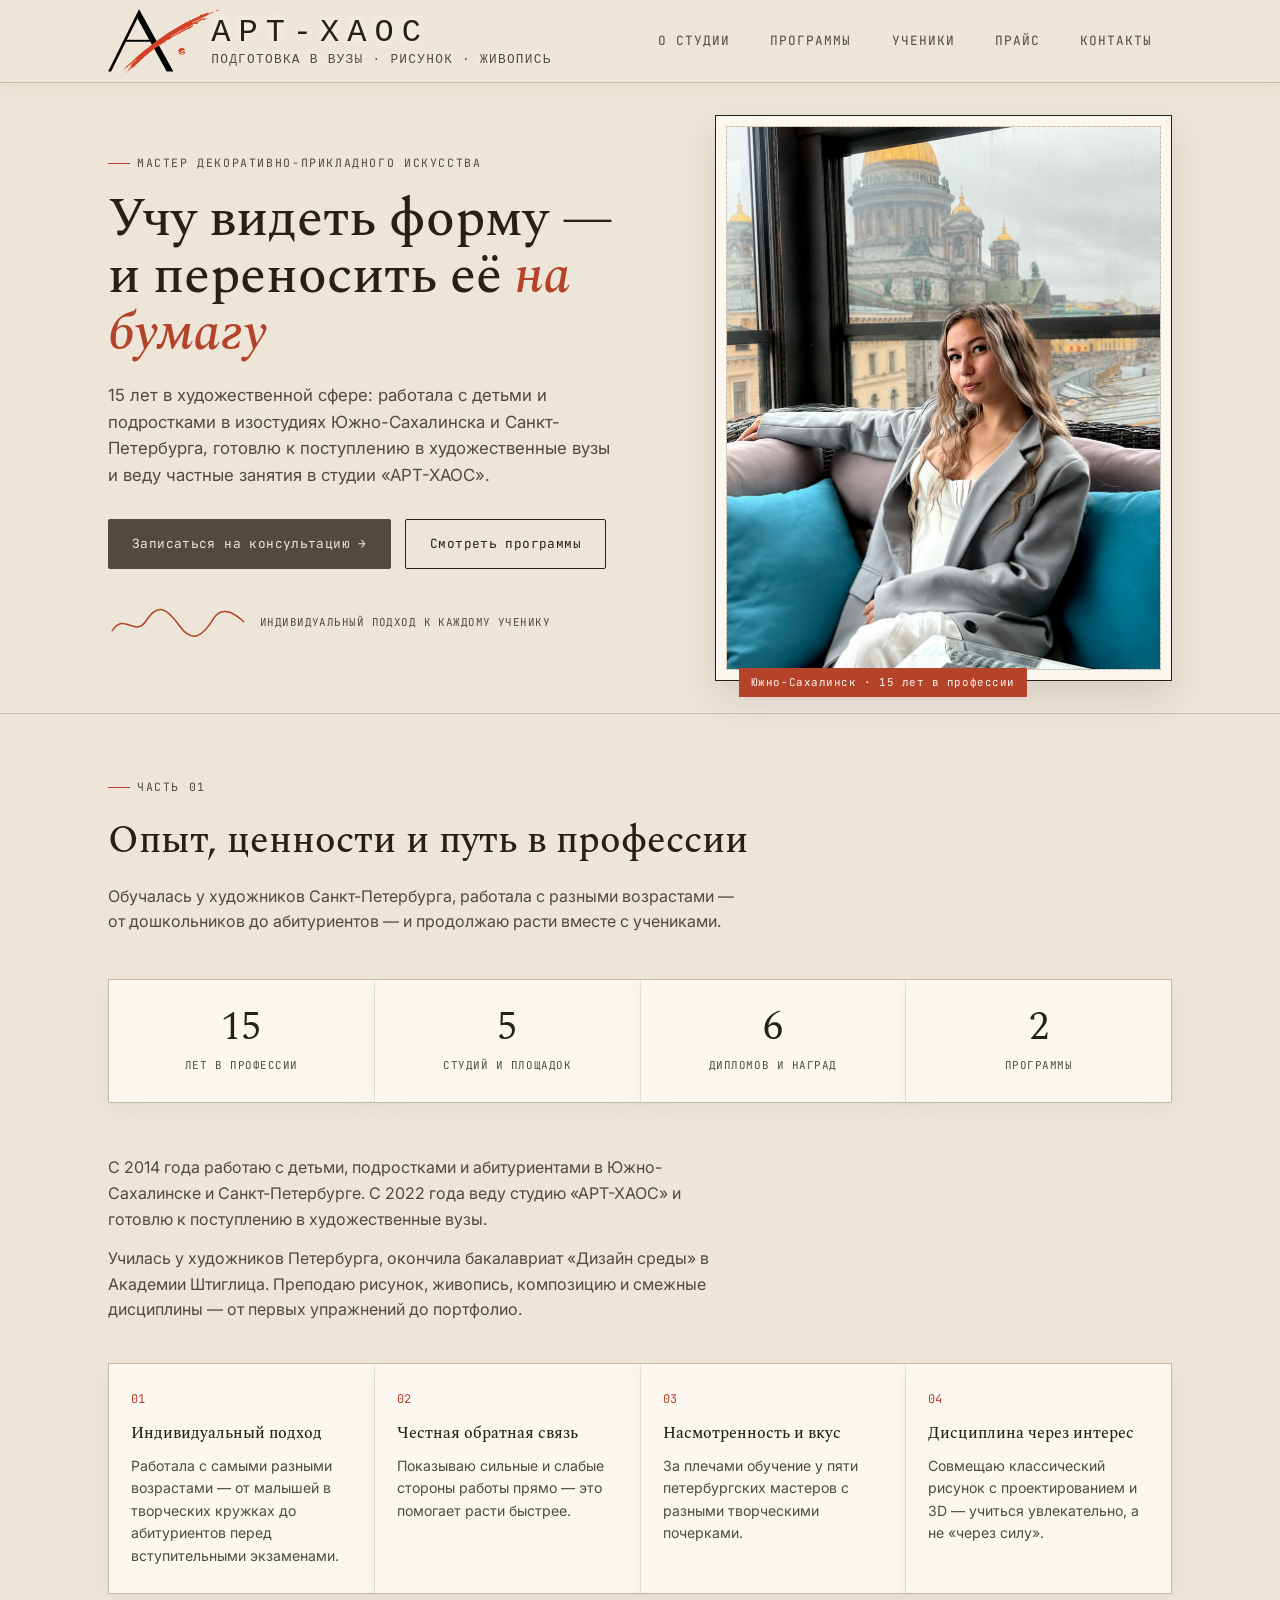
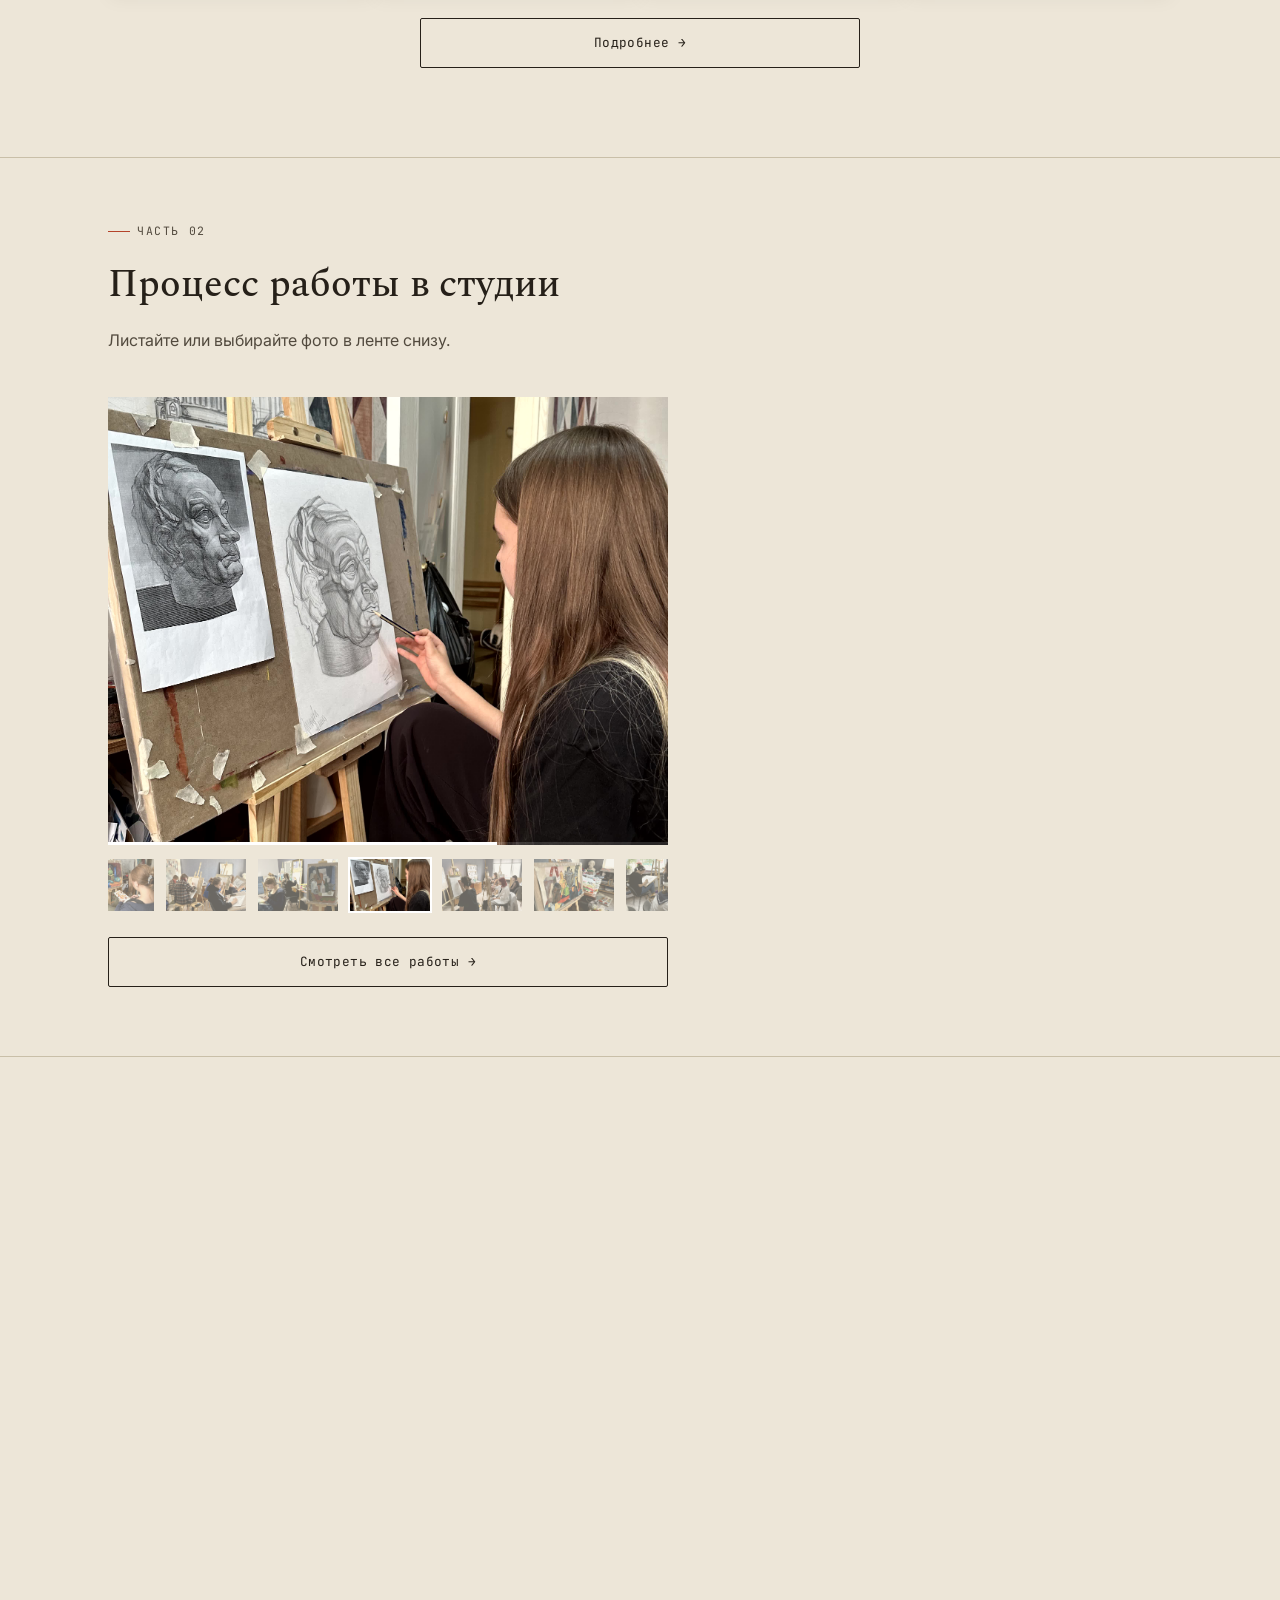
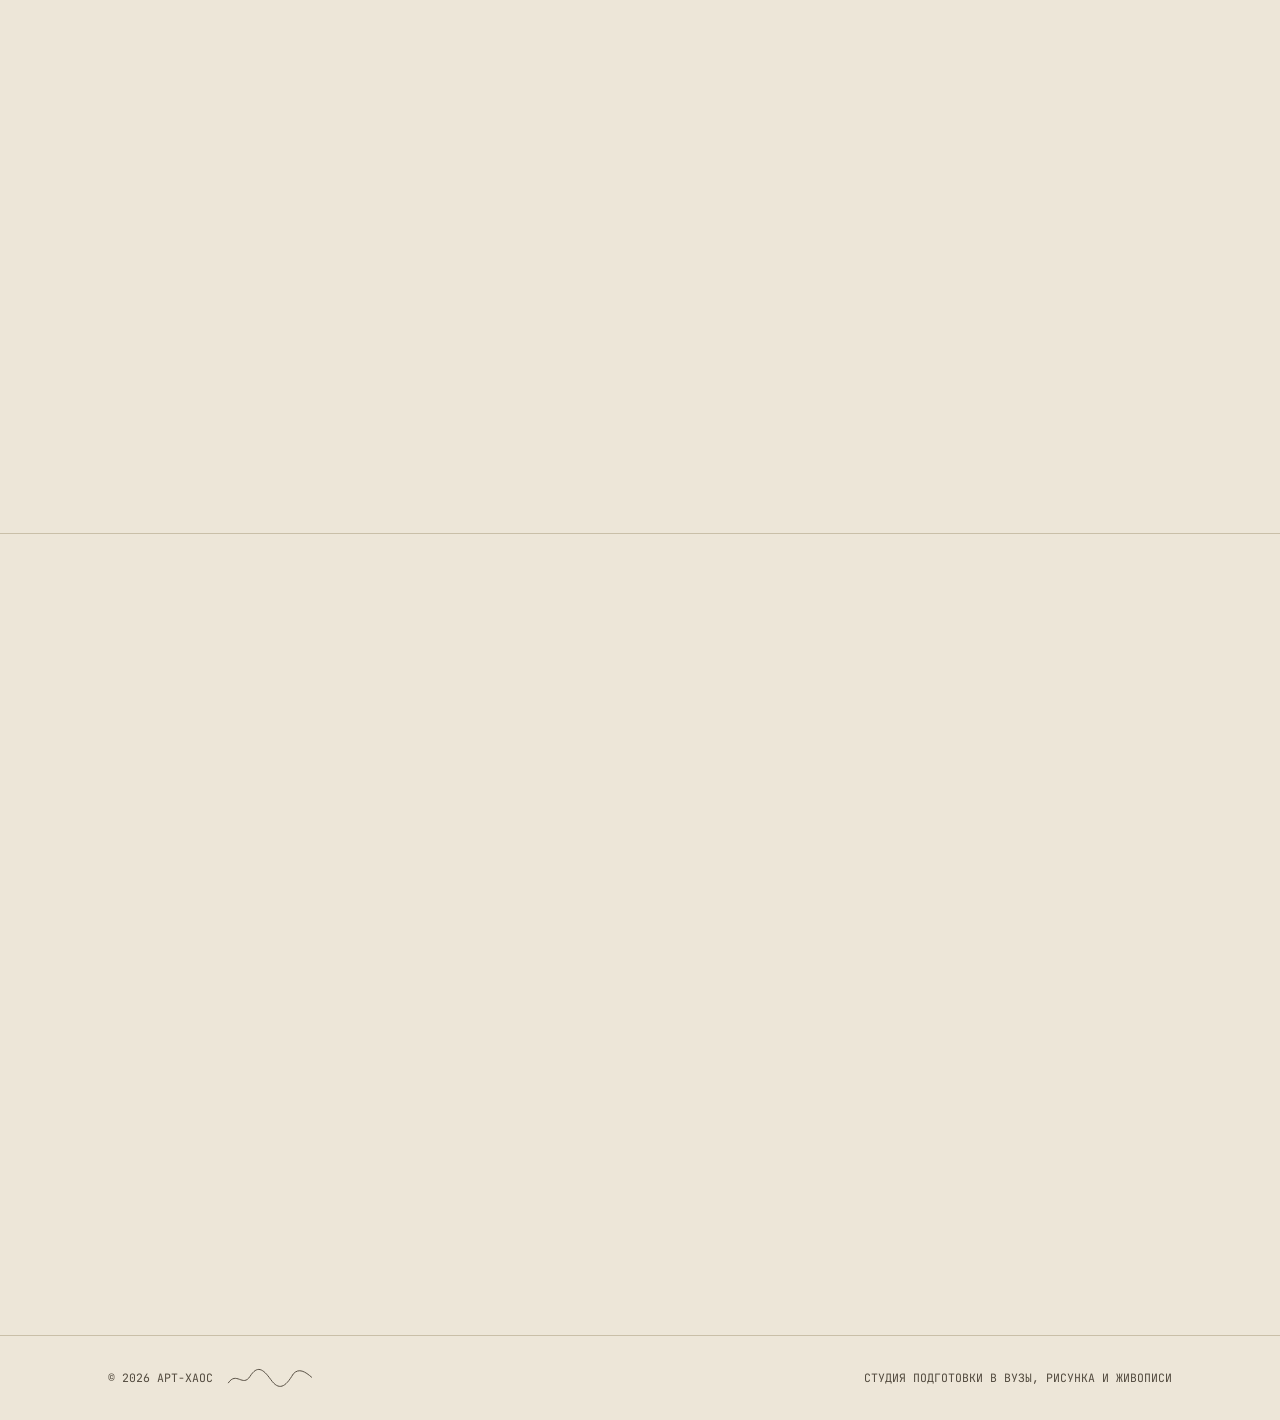
==== commit 3942762c: "Add files via upload" ====
--- a/index.html
+++ b/index.html
@@ -181,7 +181,7 @@
         <div class="wrap hero-grid reveal-group">
           <div class="reveal-group">
             <div class="eyebrow">Мастер декоративно-прикладного искусства</div>
-            <h1>Учу видеть форму —<br />и переносить её <em>на бумагу</em>.</h1>
+            <h1>Учу видеть форму —<br />и переносить её <em>на бумагу</em></h1>
             <p class="lede">
               15 лет в художественной сфере: работала с детьми и подростками в
               изостудиях Южно-Сахалинска и Санкт-Петербурга, готовлю к
@@ -190,7 +190,7 @@
             </p>
             <div class="btn-row">
               <a href="#contact" class="btn btn-primary"
-                >Записаться на пробное занятие →</a
+                >Записаться на консультацию →</a
               >
               <a href="#programs" class="btn btn-ghost">Смотреть программы</a>
             </div>
@@ -329,210 +329,37 @@
           <div class="head">
             <div class="eyebrow">Часть 02</div>
             <h2>Процесс работы в студии</h2>
-            <p>Листайте стрелками или выбирайте фото в ленте снизу.</p>
-          </div>
-
-          <div class="studio-carousel" id="studio-grid">
-            <div
-              class="studio-stage"
-              id="studio-stage"
-              tabindex="0"
-              role="group"
-              aria-roledescription="карусель"
-              aria-label="Фотографии студии"
-            >
-              <img
-                class="studio-stage__image"
-                id="studio-stage-image"
-                src="assets/images/studio/lq/8.jpg"
-                alt="Подготовка постановки — сентябрь 2025"
-                decoding="async"
-                fetchpriority="high"
-              />
-              <button
-                class="studio-nav studio-nav--prev"
-                type="button"
-                aria-label="Предыдущее фото"
+            <p>Листайте или выбирайте фото в ленте снизу.</p>
+          </div>
+
+          <div class="carousel reveal-group" id="carousel">
+            <div class="stage">
+              <div class="slides" id="slides"></div>
+              <div class="zone left" data-dir="-1"></div>
+              <div class="zone right" data-dir="1"></div>
+              <div class="progress-track">
+                <div class="progress">
+                  <div
+                    class="progress-bar progress-bar--back"
+                    id="progressBack"
+                  ></div>
+
+                  <div
+                    class="progress-bar progress-bar--front"
+                    id="progressFront"
+                  ></div>
+                </div>
+              </div>
+            </div>
+            <div class="thumbs">
+              <div class="thumbs-track" id="thumbsTrack"></div>
+              <a
+                href="gallery/"
+                class="btn btn-ghost section-more"
+                style="margin: 24px 0px 0px"
+                >Смотреть все работы →</a
               >
-                ←
-              </button>
-              <button
-                class="studio-nav studio-nav--next"
-                type="button"
-                aria-label="Следующее фото"
-              >
-                →
-              </button>
-              <div class="studio-stage__footer">
-                <span class="studio-stage__tag" id="studio-stage-tag"
-                  >Рабочий процесс</span
-                >
-                <span class="studio-stage__caption" id="studio-stage-caption"
-                  >Подготовка постановки — сентябрь 2025</span
-                >
-              </div>
-            </div>
-
-            <div class="studio-thumbs" id="studio-thumbs">
-              <button
-                class="studio-thumb is-active"
-                type="button"
-                data-src="assets/images/studio/lq/5.jpg"
-                data-alt="Подготовка постановки — сентябрь 2025"
-                data-tag="Рабочий процесс"
-                data-caption="Подготовка постановки — сентябрь 2025"
-                aria-current="true"
-                aria-label="Фото 1 из 9: Подготовка постановки — сентябрь 2025"
-              >
-                <img
-                  src="assets/images/studio/lq/5.jpg"
-                  alt=""
-                  decoding="async"
-                />
-              </button>
-              <button
-                class="studio-thumb"
-                type="button"
-                data-src="assets/images/studio/lq/3.jpg"
-                data-alt="Индивидуальный разбор работы"
-                data-tag="Рабочий процесс"
-                data-caption="Индивидуальный разбор работы"
-                aria-current="false"
-                aria-label="Фото 2 из 9: Индивидуальный разбор работы"
-              >
-                <img
-                  src="assets/images/studio/lq/3.jpg"
-                  alt=""
-                  loading="lazy"
-                  decoding="async"
-                />
-              </button>
-              <button
-                class="studio-thumb"
-                type="button"
-                data-src="assets/images/studio/lq/8.jpg"
-                data-alt="Групповая постановка, поток «Начинающие»"
-                data-tag="Рабочий процесс"
-                data-caption="Групповая постановка, поток «Начинающие»"
-                aria-current="false"
-                aria-label="Фото 3 из 9: Групповая постановка, поток «Начинающие»"
-              >
-                <img
-                  src="assets/images/studio/lq/8.jpg"
-                  alt=""
-                  loading="lazy"
-                  decoding="async"
-                />
-              </button>
-              <button
-                class="studio-thumb"
-                type="button"
-                data-src="assets/images/studio/lq/4.jpg"
-                data-alt="Итоговая выставка потока"
-                data-tag="Мероприятия"
-                data-caption="Итоговая выставка потока"
-                aria-current="false"
-                aria-label="Фото 4 из 9: Итоговая выставка потока"
-              >
-                <img
-                  src="assets/images/studio/lq/4.jpg"
-                  alt=""
-                  loading="lazy"
-                  decoding="async"
-                />
-              </button>
-              <button
-                class="studio-thumb"
-                type="button"
-                data-src="assets/images/studio/lq/1.jpg"
-                data-alt="Пленэр за городом"
-                data-tag="Мероприятия"
-                data-caption="Пленэр за городом"
-                aria-current="false"
-                aria-label="Фото 5 из 9: Пленэр за городом"
-              >
-                <img
-                  src="assets/images/studio/lq/1.jpg"
-                  alt=""
-                  loading="lazy"
-                  decoding="async"
-                />
-              </button>
-              <button
-                class="studio-thumb"
-                type="button"
-                data-src="assets/images/studio/lq/6.jpg"
-                data-alt="Творческий вечер"
-                data-tag="Мероприятия"
-                data-caption="Творческий вечер"
-                aria-current="false"
-                aria-label="Фото 6 из 9: Творческий вечер"
-              >
-                <img
-                  src="assets/images/studio/lq/6.jpg"
-                  alt=""
-                  loading="lazy"
-                  decoding="async"
-                />
-              </button>
-              <button
-                class="studio-thumb"
-                type="button"
-                data-src="assets/images/studio/lq/7.jpg"
-                data-alt="Ученик, x лет — натюрморт"
-                data-tag="Работы учеников"
-                data-caption="Ученик, x лет — натюрморт"
-                aria-current="false"
-                aria-label="Фото 7 из 9: Ученик, x лет — натюрморт"
-              >
-                <img
-                  src="assets/images/studio/lq/7.jpg"
-                  alt=""
-                  loading="lazy"
-                  decoding="async"
-                />
-              </button>
-              <button
-                class="studio-thumb"
-                type="button"
-                data-src="assets/images/studio/lq/2.jpg"
-                data-alt="Ученица, x лет — портрет"
-                data-tag="Работы учеников"
-                data-caption="Ученица, x лет — портрет"
-                aria-current="false"
-                aria-label="Фото 8 из 9: Ученица, x лет — портрет"
-              >
-                <img
-                  src="assets/images/studio/lq/2.jpg"
-                  alt=""
-                  loading="lazy"
-                  decoding="async"
-                />
-              </button>
-              <button
-                class="studio-thumb"
-                type="button"
-                data-src="assets/images/studio/lq/9.jpg"
-                data-alt="Ученик, x лет — итоговая композиция"
-                data-tag="Работы учеников"
-                data-caption="Ученик, x лет — итоговая композиция"
-                aria-current="false"
-                aria-label="Фото 9 из 9: Ученик, x лет — итоговая композиция"
-              >
-                <img
-                  src="assets/images/studio/lq/9.jpg"
-                  alt=""
-                  loading="lazy"
-                  decoding="async"
-                />
-              </button>
-            </div>
-            <a
-              href="gallery/"
-              class="btn btn-ghost section-more"
-              style="margin: 24px 0px 0px"
-              >Смотреть все работы →</a
-            >
+            </div>
           </div>
         </div>
       </section>
@@ -702,7 +529,7 @@
           <div class="programs programs--pricing reveal-group">
             <div class="program">
               <div class="n">01</div>
-              <h3 class="text-fill">Подготовка в вузы</h3>
+              <h3 class="text-fill">ПОДГОТОВКА В ХУДОЖЕСТВЕННЫЕ ВУЗЫ</h3>
               <p>
                 Для тех, кто планирует поступление в художественные учебные
                 заведения. Возраст 14–18 лет.
@@ -724,6 +551,49 @@
             </div>
             <div class="program">
               <div class="n">02</div>
+              <h3 class="text-fill">Консультация по поступлению</h3>
+              <p>
+                Разбор уровня будущего абитуриента, портфолио и особенностей
+                вступительных испытаний. Подходит тем, кто планирует поступление
+                в художественный вуз.
+              </p>
+
+              <ul class="price-list">
+                <li><span>Консультация</span><span>1 000 ₽</span></li>
+              </ul>
+
+              <div class="meta">
+                <span>Формат: очно</span><span>1 консультация</span>
+              </div>
+
+              <!-- <div class="program-details">
+                <p>
+                  На консультацию желательно принести портфолио — любые
+                  творческие работы, как сильные, так и те, в которых вы сами
+                  сомневаетесь.
+                </p>
+
+                <p>
+                  Подойдут работы по живописи, рисунку, композиции, а также
+                  цифровой графике, если она имеется.
+                </p>
+
+                <p>
+                  По итогам консультации вы получите оценку текущего уровня,
+                  рекомендации по выбору вузов и информацию об особенностях
+                  поступления.
+                </p>
+
+                <p>
+                  Если вуз уже выбран, рекомендуется заранее принести
+                  распечатанную информацию о вступительном испытании: примеры
+                  экзаменационных работ, продолжительность и формат экзамена, а
+                  также контактный телефон приёмной комиссии.
+                </p>
+              </div> -->
+            </div>
+            <div class="program">
+              <div class="n">03</div>
               <h3 class="text-fill">Творческое развитие</h3>
               <p>
                 Развивающие занятия рисунком и живописью без привязки к
@@ -811,7 +681,7 @@
                 </a>
               </div>
             </div>
-            <form
+            <!-- <form
               id="contact-form"
               action="https://api.web3forms.com/submit"
               method="POST"
@@ -892,7 +762,7 @@
                 role="status"
                 aria-live="polite"
               ></p>
-            </form>
+            </form> -->
           </div>
         </div>
       </section>
@@ -901,7 +771,7 @@
     <footer class="site-footer">
       <div class="wrap footer-content">
         <span class="footer-brand">
-          © 2026 АРТ-ХАОС · студия рисунка и живописи
+          © 2026 АРТ-ХАОС
           <svg
             class="signature footer-signature"
             viewBox="0 0 220 60"
@@ -919,7 +789,7 @@
             />
           </svg>
         </span>
-        <span>Сайт-визитка</span>
+        <span> СТУДИЯ ПОДГОТОВКИ В ВУЗЫ, РИСУНКА И ЖИВОПИСИ</span>
       </div>
     </footer>
 
@@ -943,5 +813,6 @@
 
     <script src="assets/js/global.js?v=3"></script>
     <script src="assets/js/page-index.js?v=7"></script>
+    <script src="assets/js/carousel.js?v=1"></script>
   </body>
 </html>
--- a/assets/css/styles.css
+++ b/assets/css/styles.css
@@ -158,6 +158,7 @@
   z-index: 50;
   border-bottom: 1px solid var(--line);
   background: var(--paper);
+  box-shadow: 0px 1px 18px var(--paper-2);
 }
 .nav-inner {
   display: flex;
@@ -178,13 +179,16 @@
 .logo-mark {
   display: block;
   flex: none;
-  height: 64px;
+  max-height: 64px;
+  margin-right: -8px;
   width: auto;
 }
 .logo-text {
-  font-family: "Spectral", serif;
+  font-family: "montserrat", monospace;
   font-size: 2rem;
+  letter-spacing: 8px;
   line-height: 1.1;
+  text-shadow: 0px 0px 10px #fff;
 }
 .logo-text small {
   display: block;
@@ -192,8 +196,29 @@
   color: var(--ink-soft);
   font-family: "JetBrains   Mono", monospace;
   font-size: 0.8rem;
-  letter-spacing: 0.08em;
+  letter-spacing: 0.1em;
   text-transform: uppercase;
+}
+@media (max-width: 580px) {
+  .logo-mark {
+    display: block;
+    flex: none;
+    max-height: 64px;
+    width: auto;
+    height: clamp(2rem, 12.31vw - 0.46rem, 4rem);
+  }
+  .logo-text {
+    font-size: clamp(0.875rem, 0.081rem + 5.294vw, 2rem);
+    letter-spacing: clamp(0rem, -0.353rem + 2.353vw, 0.5rem);
+  }
+
+  .logo-text small {
+    font-size: clamp(0.375rem, -0.148rem + 2.615vw, 0.8rem);
+  }
+
+  .nav-inner {
+    height: clamp(4rem, 3.206rem + 5.294vw, 5.125rem);
+  }
 }
 .tabs {
   display: flex;
@@ -214,6 +239,7 @@
   font-family: "JetBrains Mono", monospace;
   font-size: 0.8rem;
   text-transform: uppercase;
+  text-wrap: nowrap;
   letter-spacing: 0.08em;
   text-decoration: none;
   transition: 0.15s;
@@ -244,8 +270,10 @@
 }
 .burger {
   display: none;
-  width: 44px;
-  height: 44px;
+  min-width: 24px;
+  min-height: 24px;
+  min-width: 48px;
+  min-height: 48px;
   border: 1px solid var(--line);
   border-radius: var(--radius);
   background: none;
@@ -343,7 +371,7 @@
 
 /* ---------- HERO ---------- */
 .hero {
-  padding: 76px 0 60px;
+  padding: 32px 0 32px;
 }
 .hero-grid {
   display: grid;
@@ -388,7 +416,6 @@
   padding: 10px;
   background: var(--white);
   box-shadow: var(--shadow-md);
-  transform: rotate(-1.2deg);
 }
 
 .hero-photo .tag {
@@ -401,11 +428,6 @@
   font-size: 0.68rem;
   letter-spacing: 0.05em;
   padding: 6px 12px;
-  transform: rotate(-1.2deg);
-}
-
-.hero-photo-about {
-  transform: rotate(1.5deg);
 }
 
 /* ---------- PLACEHOLDER PHOTO ---------- */
@@ -478,6 +500,7 @@
 }
 .section-more {
   margin-top: 24px;
+  width: 100%;
 }
 
 /* ---------- СЧЁТЧИКИ-ЦИФРЫ ---------- */
@@ -576,65 +599,160 @@
 }
 
 /* ---------- СТУДИЙНАЯ ГАЛЕРЕЯ: КРУПНОЕ ФОТО + ЛЕНТА МИНИАТЮР ---------- */
-.studio-carousel {
+.carousel {
+  width: auto;
+  user-select: none;
+  align-items: center;
+  justify-items: center;
+}
+
+.stage {
+  position: relative;
   width: 100%;
-  max-width: 440px;
-  margin: 0 auto;
-}
-.studio-stage {
-  position: relative;
-  aspect-ratio: 9/10;
-  border: 1px solid var(--ink);
-  border-radius: var(--radius);
   overflow: hidden;
-  background: var(--paper-2);
-  box-shadow: var(--shadow-md);
-}
-.studio-stage:focus-visible {
-  outline: 2px solid var(--blue);
-  outline-offset: 3px;
-}
-.studio-stage__image {
+  background: #1c1f26;
+  max-width: 560px;
+  aspect-ratio: 10/8;
+}
+
+/* transform управляется целиком из JS, поэтому здесь нет CSS transition */
+.slides {
+  display: flex;
+  width: 100%;
+  height: 100%;
+  will-change: transform;
+}
+
+.slide {
+  flex: 0 0 100%;
+  height: 100%;
+}
+
+.slide img {
   width: 100%;
   height: 100%;
   object-fit: cover;
   display: block;
-}
-.studio-nav {
+  pointer-events: none;
+}
+
+/* зоны клика для навигации: просто левая/правая половина, без видимых кнопок */
+.zone {
   position: absolute;
-  top: 50%;
-  z-index: 5;
-  display: flex;
-  align-items: center;
-  justify-content: center;
-  width: 44px;
-  height: 44px;
-  margin-top: -22px;
-  border: 1px solid var(--ink);
-  border-radius: 50%;
-  background: var(--paper);
-  color: var(--red-text);
-  font-family: "JetBrains Mono", monospace;
-  font-size: 1.1rem;
+  top: 0;
+  height: 100%;
+  width: 50%;
   cursor: pointer;
-  box-shadow: var(--shadow-sm);
+  z-index: 2;
+}
+.zone.left {
+  left: 0;
+}
+.zone.right {
+  right: 0;
+}
+
+.progress-track {
+  position: absolute;
+  bottom: 0;
+  left: 0;
+  width: 100%;
+  height: 3px;
+  background: rgba(255, 255, 255, 0.15);
+  z-index: 3;
+}
+
+.progress {
+  position: relative;
+  width: 100%;
+  height: 3px;
+  overflow: hidden;
+}
+
+.progress-bar {
+  position: absolute;
+  top: 0;
+  left: 0;
+
+  width: 0;
+  height: 100%;
+
+  transform-origin: left center;
+
+  background: #fff;
+  opacity: 1;
+  pointer-events: none;
+}
+
+.progress-bar--back {
+  z-index: 1;
+}
+
+.progress-bar--front {
+  z-index: 2;
+}
+
+/*
+ * Только что завершившаяся полоса
+ * плавно исчезает за 1 секунду.
+ */
+.progress-bar.is-fading {
+  opacity: 0;
+  transition: opacity 1s ease;
+}
+
+@media (prefers-reduced-motion: reduce) {
+  .progress-bar.is-fading {
+    transition: none;
+    opacity: 0;
+  }
+}
+/* обёртка-"окно": просто обрезает всё, что не помещается */
+.thumbs {
+  position: relative;
+  overflow: hidden;
+  margin-top: 12px;
+  padding-bottom: 4px;
+  max-width: 560px;
+  width: 100%;
+  height: auto;
+}
+
+/* сама лента миниатюр — двигается только через transform (GPU),
+     что даёт гладкую анимацию без дёрганья, в отличие от scrollLeft */
+.thumbs-track {
+  display: flex;
+  gap: 8px;
+  width: max-content;
+  will-change: transform;
+}
+
+.thumb {
+  flex: 0 0 auto;
+  width: 84px;
+  height: 56px;
+  overflow: hidden;
+  cursor: pointer;
+  border: 2px solid transparent;
+  opacity: 0.55;
   transition:
-    background 0.15s,
-    color 0.15s,
-    border-color 0.15s,
-    box-shadow 0.15s,
-    opacity 0.2s ease;
-}
-.studio-nav:hover {
-  border-color: #b4432ae5;
-  background: #b4432ae5;
-  color: #ede6d8e5;
-}
-.studio-nav--prev {
-  left: 14px;
-}
-.studio-nav--next {
-  right: 14px;
+    opacity 0.2s ease,
+    border-color 0.2s ease,
+    transform 0.2s ease;
+}
+.thumb img {
+  width: 100%;
+  height: 100%;
+  object-fit: cover;
+  display: block;
+  pointer-events: none;
+}
+.thumb:hover {
+  opacity: 0.85;
+}
+.thumb.active {
+  opacity: 1;
+  border-color: #fff;
 }
 @media (hover: hover) and (pointer: fine) {
   .studio-nav {
@@ -827,6 +945,9 @@
 .programs--pricing {
   grid-template-columns: repeat(2, 1fr);
 }
+.program:nth-child(odd):last-child {
+  grid-column: span 2;
+}
 .program {
   background: var(--white);
   padding: 32px 26px;
@@ -887,9 +1008,12 @@
   color: var(--ink);
   white-space: nowrap;
 }
-@media (max-width: 880px) {
+@media (max-width: 640px) {
   .programs {
     grid-template-columns: 1fr;
+  }
+  .program:nth-child(odd):last-child {
+    grid-column: span 1;
   }
 }
 
@@ -2013,8 +2137,8 @@
 
 .btn-fixed {
   transition-delay: 0ms;
-  max-width: 50%;
-  min-width: 50%;
+  width: 100%;
+  max-width: 440px;
   margin: 24px auto;
 }
 
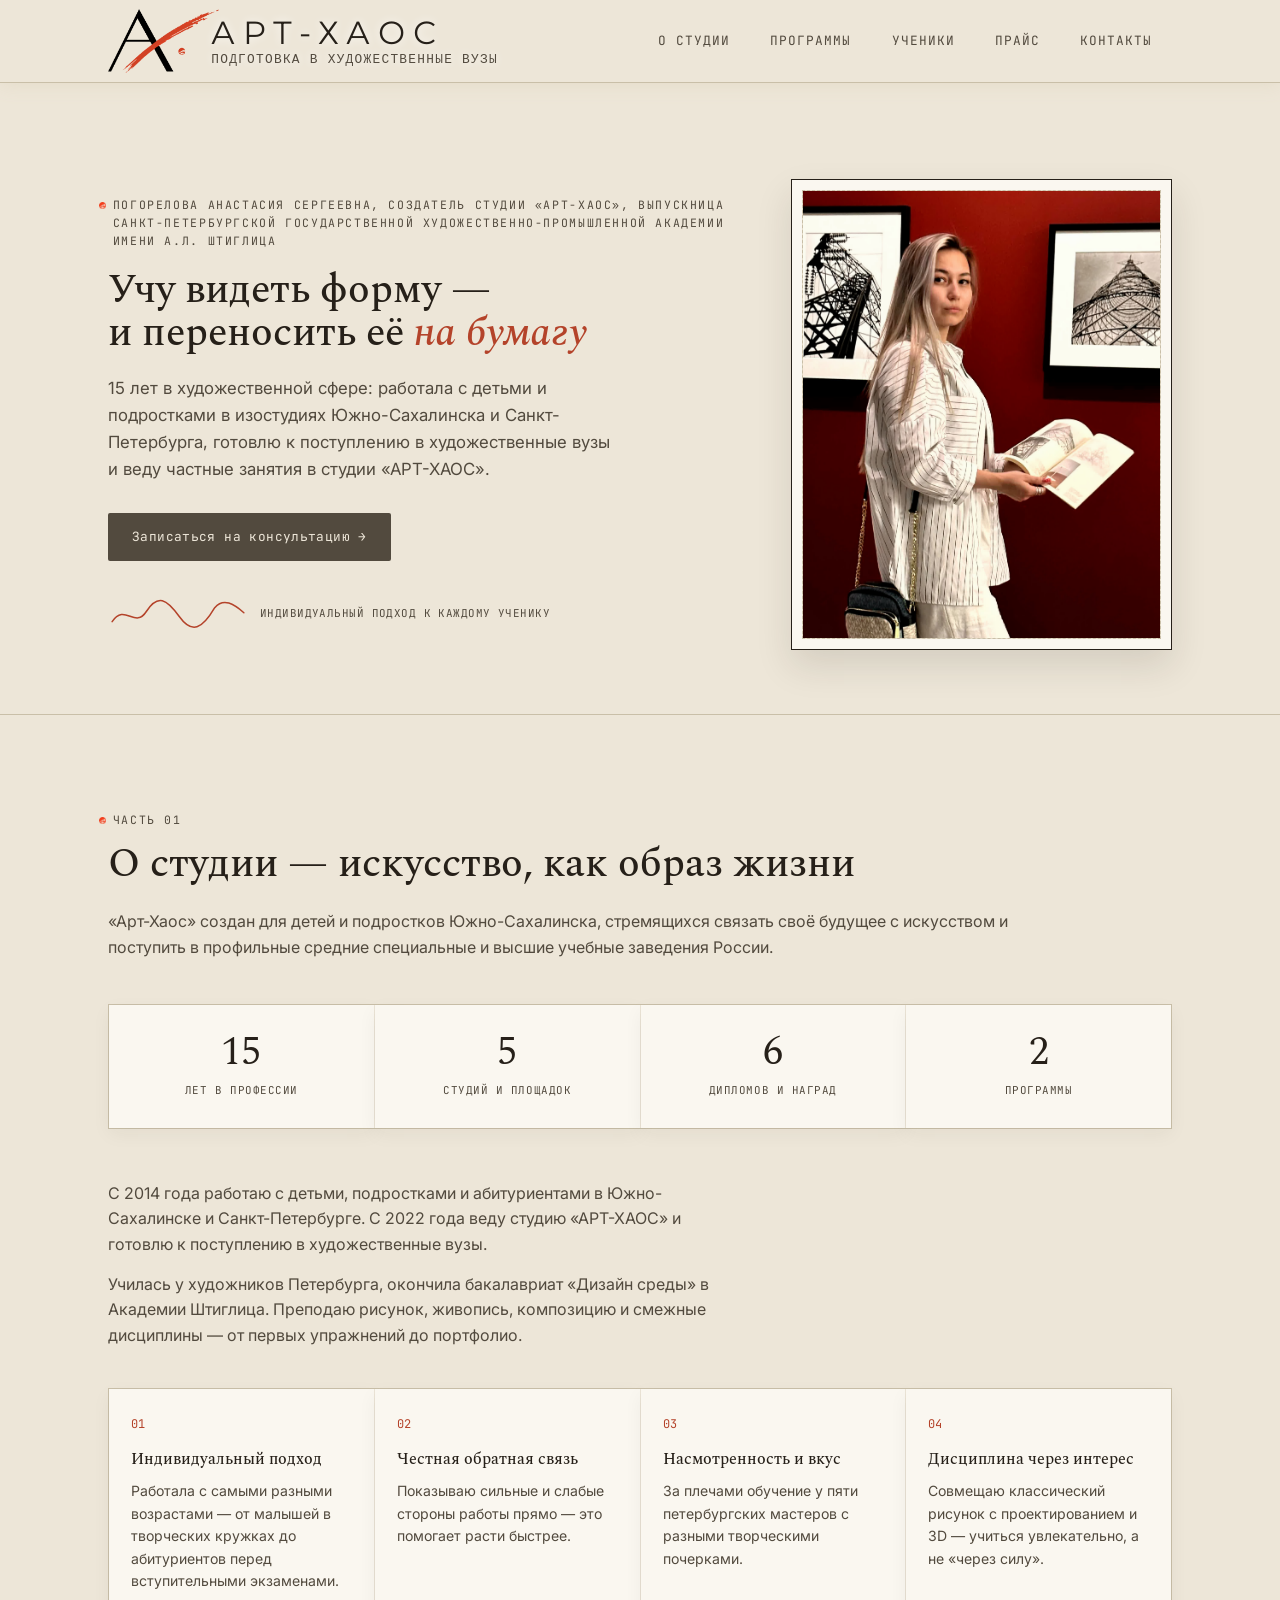
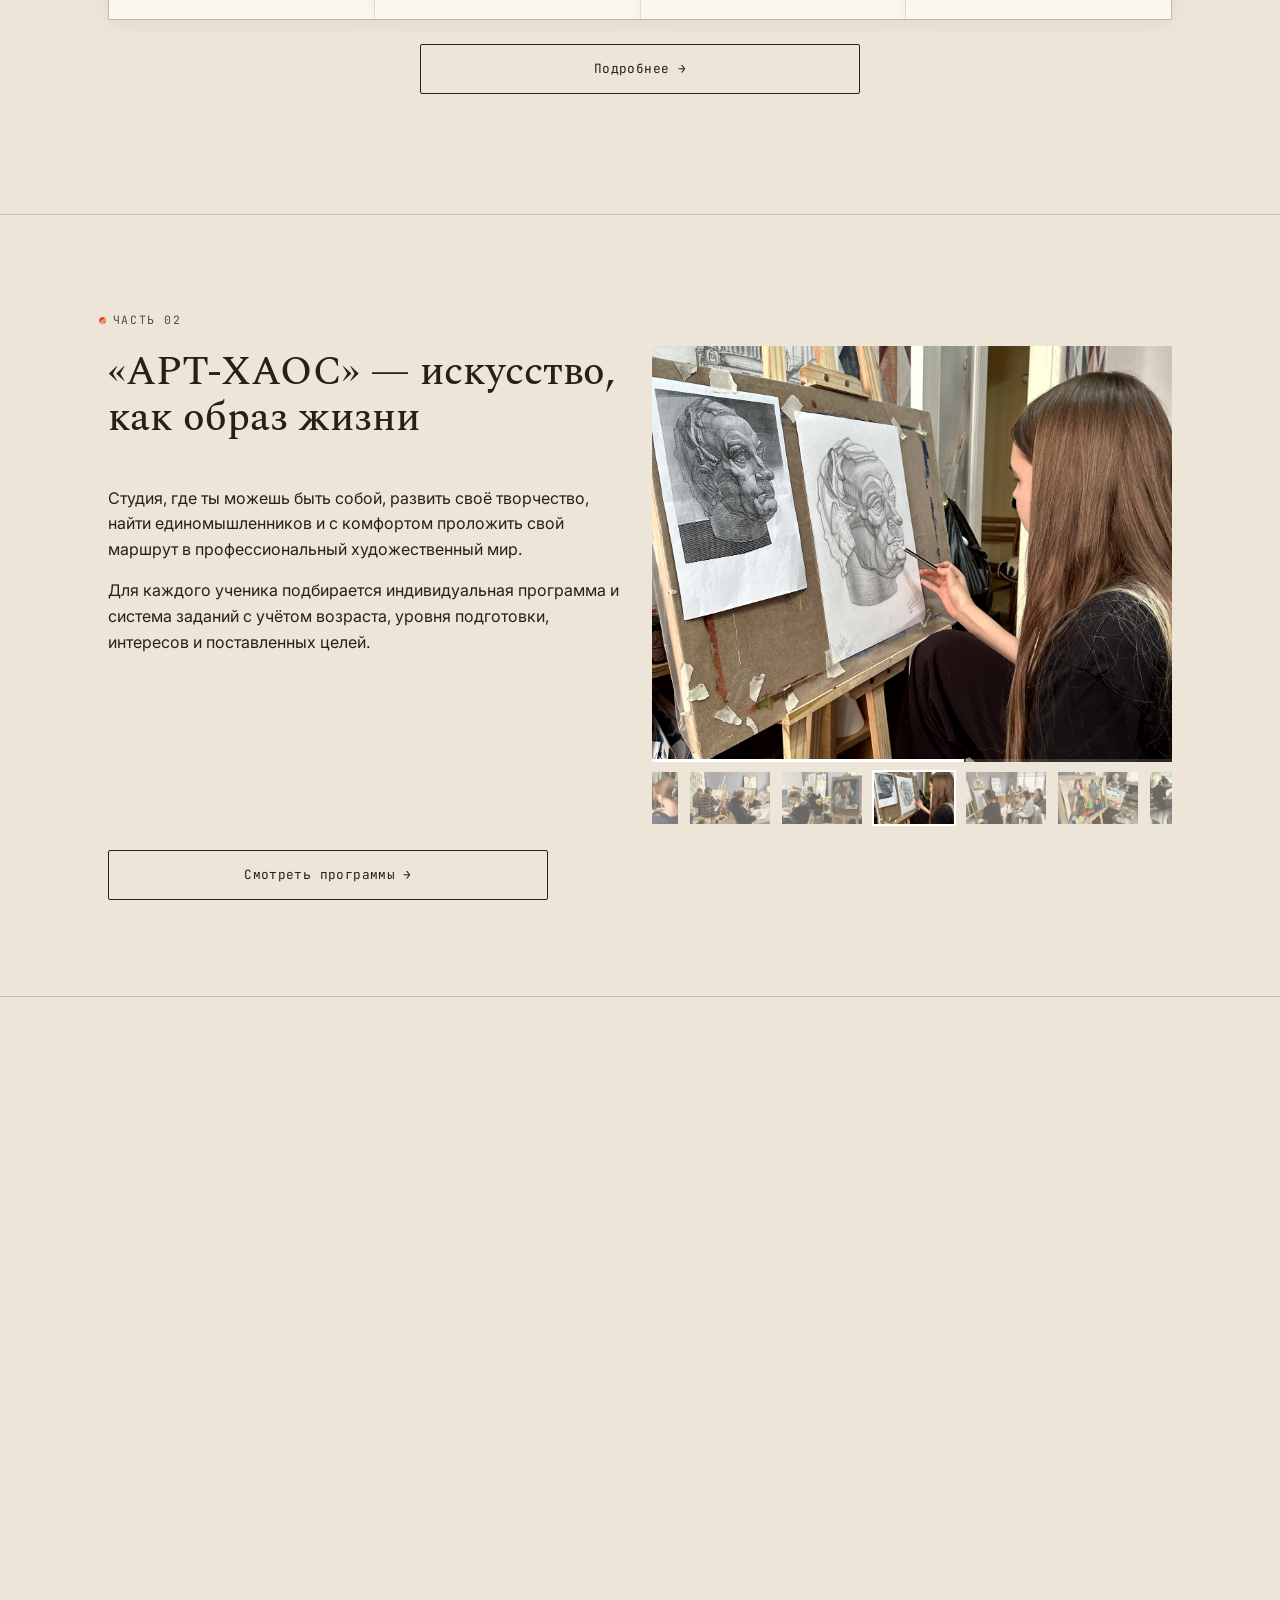
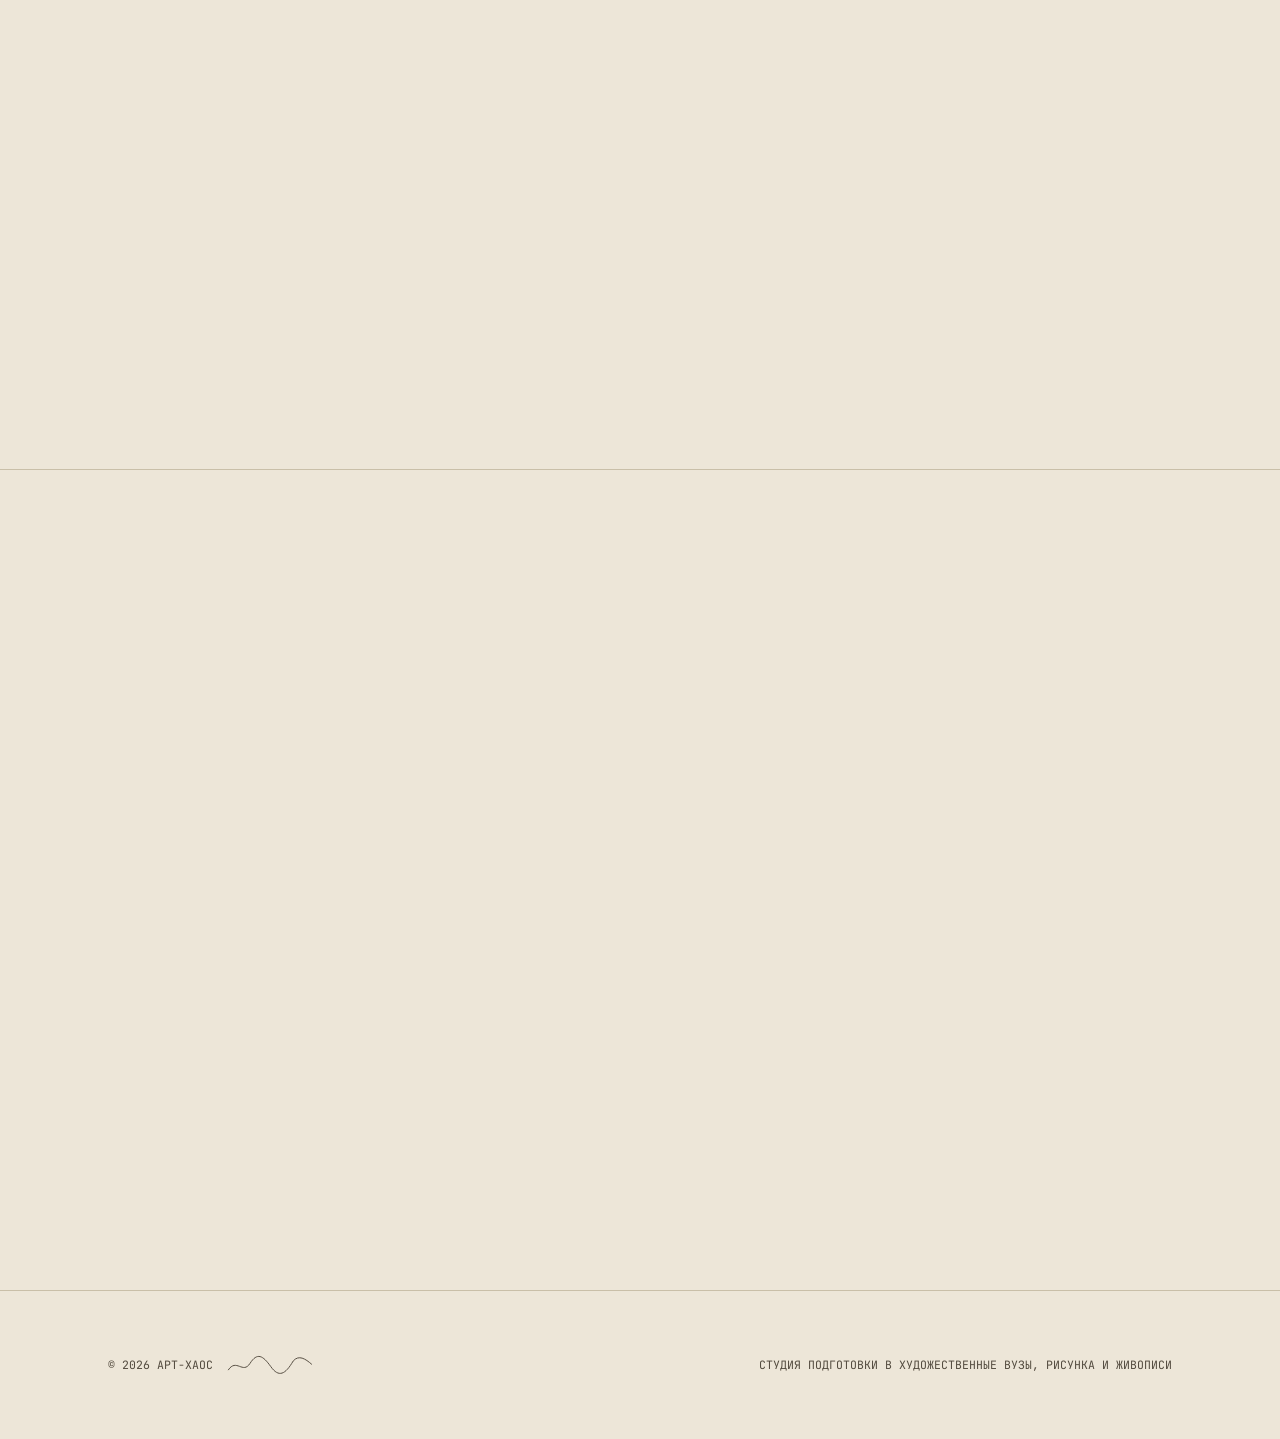
==== commit f903f9d8: "Add files via upload" ====
--- a/index.html
+++ b/index.html
@@ -143,7 +143,7 @@
             src="assets/images/logo-mark.png"
           />
           <span class="logo-text"
-            >АРТ-ХАОС<small>подготовка в вузы · рисунок · живопись</small></span
+            >АРТ-ХАОС<small>подготовка в художественные вузы</small></span
           >
         </a>
         <button
@@ -180,7 +180,12 @@
       <section class="hero" id="top">
         <div class="wrap hero-grid reveal-group">
           <div class="reveal-group">
-            <div class="eyebrow">Мастер декоративно-прикладного искусства</div>
+            <div class="eyebrow caps eyebrow-down">
+              <img src="assets/images/favicon-32x32.png" class="logo-dot" />
+              Погорелова Анастасия Сергеевна, создатель студии «АРТ-ХАОС»,
+              выпускница Санкт-Петербургской государственной
+              художественно-промышленной академии имени А.Л. Штиглица
+            </div>
             <h1>Учу видеть форму —<br />и переносить её <em>на бумагу</em></h1>
             <p class="lede">
               15 лет в художественной сфере: работала с детьми и подростками в
@@ -192,7 +197,6 @@
               <a href="#contact" class="btn btn-primary"
                 >Записаться на консультацию →</a
               >
-              <a href="#programs" class="btn btn-ghost">Смотреть программы</a>
             </div>
             <div class="hero-signature">
               <svg
@@ -218,13 +222,15 @@
             <div class="frame">
               <div class="ph">
                 <img
-                  src="assets/images/teacher/photos/photo1.jpg"
+                  src="assets/images/teacher/photos/2.jpg"
                   alt="Портрет преподавателя"
                   fetchpriority="high"
                 />
               </div>
             </div>
-            <span class="tag">Южно-Сахалинск · 15 лет в профессии</span>
+            <!-- <span class="tag caps"
+              >Погорелова Анастасия Сергеевна — создатель студии</span
+            > -->
           </div>
         </div>
       </section>
@@ -233,12 +239,17 @@
       <section class="block" id="about">
         <div class="wrap reveal">
           <div class="head reveal">
-            <div class="eyebrow">Часть 01</div>
-            <h2>Опыт, ценности и путь в профессии</h2>
+            <div class="eyebrow caps eyebrow-down">
+              <img
+                src="assets/images/favicon-32x32.png"
+                class="logo-dot"
+              />Часть 01
+            </div>
+            <h2>О студии — искусство, как образ жизни</h2>
             <p>
-              Обучалась у художников Санкт-Петербурга, работала с разными
-              возрастами — от дошкольников до абитуриентов — и продолжаю расти
-              вместе с учениками.
+              «Арт-Хаос» создан для детей и подростков Южно-Сахалинска,
+              стремящихся связать своё будущее с искусством и поступить в
+              профильные средние специальные и высшие учебные заведения России.
             </p>
           </div>
 
@@ -325,42 +336,72 @@
 
       <!-- ============ ЧАСТЬ 2: СТУДИЯ ============ -->
       <section class="block" id="studio">
-        <div class="wrap reveal-group">
-          <div class="head">
-            <div class="eyebrow">Часть 02</div>
-            <h2>Процесс работы в студии</h2>
-            <p>Листайте или выбирайте фото в ленте снизу.</p>
-          </div>
-
-          <div class="carousel reveal-group" id="carousel">
-            <div class="stage">
-              <div class="slides" id="slides"></div>
-              <div class="zone left" data-dir="-1"></div>
-              <div class="zone right" data-dir="1"></div>
-              <div class="progress-track">
-                <div class="progress">
-                  <div
-                    class="progress-bar progress-bar--back"
-                    id="progressBack"
-                  ></div>
-
-                  <div
-                    class="progress-bar progress-bar--front"
-                    id="progressFront"
-                  ></div>
+        <div class="wrap reveal">
+          <div class="eyebrow caps eyebrow-down">
+            <img src="assets/images/favicon-32x32.png" class="logo-dot" />Часть
+            02
+          </div>
+          <div class="carousel-grid">
+            <div>
+              <div class="head carousel-h">
+                <h2>«АРТ-ХАОС» — искусство, как образ жизни</h2>
+              </div>
+              <div class="carousel-p">
+                <p>
+                  Студия, где ты можешь быть собой, развить своё творчество,
+                  найти единомышленников и с комфортом проложить свой маршрут в
+                  профессиональный художественный мир.
+                </p>
+                <p>
+                  Для каждого ученика подбирается индивидуальная программа и
+                  система заданий с учётом возраста, уровня подготовки,
+                  интересов и поставленных целей.
+                </p>
+              </div>
+            </div>
+            <div class="carousel reveal-group" data-carousel>
+              <!-- Фотографии этой конкретной карусели -->
+              <div class="carousel-images">
+                <img src="assets/images/studio/lq/5.jpg" alt="Работа ученика" />
+                <img src="assets/images/studio/lq/3.jpg" alt="Работа ученика" />
+                <img src="assets/images/studio/lq/8.jpg" alt="Работа ученика" />
+                <img src="assets/images/studio/lq/4.jpg" alt="Работа ученика" />
+                <img src="assets/images/studio/lq/1.jpg" alt="Работа ученика" />
+                <img src="assets/images/studio/lq/6.jpg" alt="Работа ученика" />
+                <img src="assets/images/studio/lq/7.jpg" alt="Работа ученика" />
+                <img src="assets/images/studio/lq/2.jpg" alt="Работа ученика" />
+                <img src="assets/images/studio/lq/9.jpg" alt="Работа ученика" />
+              </div>
+
+              <div class="stage">
+                <div class="slides"></div>
+
+                <!-- Левая и правая зоны клика -->
+                <div class="zone left" data-dir="-1"></div>
+                <div class="zone right" data-dir="1"></div>
+
+                <!-- Двойной прогресс -->
+                <div class="progress-track">
+                  <div class="progress">
+                    <div class="progress-bar progress-bar--back"></div>
+
+                    <div class="progress-bar progress-bar--front"></div>
+                  </div>
                 </div>
               </div>
-            </div>
-            <div class="thumbs">
-              <div class="thumbs-track" id="thumbsTrack"></div>
-              <a
-                href="gallery/"
-                class="btn btn-ghost section-more"
-                style="margin: 24px 0px 0px"
-                >Смотреть все работы →</a
-              >
-            </div>
-          </div>
+
+              <!-- Лента миниатюр -->
+              <div class="thumbs">
+                <div class="thumbs-track"></div>
+              </div>
+            </div>
+          </div>
+          <a
+            href="programs/"
+            class="btn btn-ghost section-more btn-fixed"
+            style="margin: 24px 0px 0px"
+            >Смотреть программы →</a
+          >
         </div>
       </section>
 
@@ -368,7 +409,12 @@
       <section class="block" id="students">
         <div class="wrap reveal">
           <div class="head">
-            <div class="eyebrow">Часть 03</div>
+            <div class="eyebrow caps eyebrow-down">
+              <img
+                src="assets/images/favicon-32x32.png"
+                class="logo-dot"
+              />Часть 03
+            </div>
             <h2>Достижения учеников</h2>
           </div>
 
@@ -518,7 +564,12 @@
       <section class="block" id="programs">
         <div class="wrap reveal">
           <div class="head reveal-group">
-            <div class="eyebrow">Часть 04</div>
+            <div class="eyebrow caps eyebrow-down">
+              <img
+                src="assets/images/favicon-32x32.png"
+                class="logo-dot"
+              />Часть 04
+            </div>
             <h2>Программы обучения</h2>
             <p>
               Две программы — для тех, кто готовится к поступлению, и для тех,
@@ -529,24 +580,29 @@
           <div class="programs programs--pricing reveal-group">
             <div class="program">
               <div class="n">01</div>
-              <h3 class="text-fill">ПОДГОТОВКА В ХУДОЖЕСТВЕННЫЕ ВУЗЫ</h3>
-              <p>
+              <h3 class="text-fill">Подготовка в художественные вузы</h3>
+              <!-- <p>
                 Для тех, кто планирует поступление в художественные учебные
                 заведения. Возраст 14–18 лет.
-              </p>
+              </p> -->
               <ul class="price-list">
-                <li><span>Индивидуально</span><span>5 000 ₽ / 2,5 ч</span></li>
                 <li><span>Онлайн</span><span>1 700 ₽ / 2,5 ч</span></li>
-                <li><span>Группа, 1 раз в неделю</span><span>2 500 ₽</span></li>
                 <li>
-                  <span>Группа, 2 раза в неделю</span><span>2 200 ₽</span>
+                  <span>Занятия в группе, 1 раз в неделю</span
+                  ><span>2 500 ₽</span>
                 </li>
                 <li>
-                  <span>Группа, 3 раза в неделю</span><span>2 000 ₽</span>
+                  <span>Занятия в группе, 2 раза в неделю</span
+                  ><span>2 200 ₽</span>
                 </li>
+                <li>
+                  <span>Занятия в группе, 3 раза в неделю</span
+                  ><span>2 000 ₽</span>
+                </li>
+                <li><span>Индивидуально</span><span>5 000 ₽ / 2,5 ч</span></li>
               </ul>
               <div class="meta">
-                <span>Формат: очно/онлайн/группа</span><span>2,5–3 часа</span>
+                <!-- <span>Формат: очно/онлайн/группа</span><span>2,5–3 часа</span> -->
               </div>
             </div>
             <div class="program">
@@ -617,12 +673,17 @@
       <section class="block" id="contact">
         <div class="wrap reveal-group">
           <div class="head">
-            <div class="eyebrow">Часть 05</div>
+            <div class="eyebrow caps eyebrow-down">
+              <img
+                src="assets/images/favicon-32x32.png"
+                class="logo-dot"
+              />Часть 05
+            </div>
             <h2>Контактная информация</h2>
-            <p>
+            <!-- <p>
               Оставьте заявку — и я свяжусь с вами, чтобы договориться о пробном
               занятии.
-            </p>
+            </p> -->
           </div>
 
           <div class="contact-grid reveal-group">
@@ -789,7 +850,9 @@
             />
           </svg>
         </span>
-        <span> СТУДИЯ ПОДГОТОВКИ В ВУЗЫ, РИСУНКА И ЖИВОПИСИ</span>
+        <span>
+          СТУДИЯ ПОДГОТОВКИ В ХУДОЖЕСТВЕННЫЕ ВУЗЫ, РИСУНКА И ЖИВОПИСИ</span
+        >
       </div>
     </footer>
 
@@ -813,6 +876,6 @@
 
     <script src="assets/js/global.js?v=3"></script>
     <script src="assets/js/page-index.js?v=7"></script>
-    <script src="assets/js/carousel.js?v=1"></script>
+    <script src="assets/js/carousel.js?v=2"></script>
   </body>
 </html>
--- a/assets/css/styles.css
+++ b/assets/css/styles.css
@@ -1,2193 +1,2229 @@
-/* ================================================================
-   ART-XAOS — единый файл стилей
-   Секции: ОБЩЕЕ · ГЛАВНАЯ · ОБО МНЕ И ДОПОЛНИТЕЛЬНЫЕ СТРАНИЦЫ ·
-   FAQ/ОТЗЫВЫ/ПРУФЫ · ПОЛИТИКА ПД · 404
-   ================================================================ */
-
-/* ---------- ОБЩЕЕ (шапка, футер, кнопки, типографика) ---------- */
-:root {
-  --paper: #ede6d8;
-  --paper-2: #e4dbc8;
-  --ink: #262019;
-  --ink-for-btn: #262019c0;
-  --ink-soft: #524a3e;
-  --line: #c9bfa8;
-  --line-strong: #948665;
-  --blue: #2e4374;
-  --red: #b4432a;
-  --red-text: #a83f28;
-  --green: #52633b;
-  --white: #faf7f0;
-  --radius: 2px;
-  --shadow-sm: 0 6px 18px rgba(38, 32, 25, 0.05);
-  --shadow-md: 0 16px 34px rgba(38, 32, 25, 0.12);
-}
-
-* {
-  box-sizing: border-box;
-}
-html {
-  scroll-behavior: auto;
-}
-section[id] {
-  scroll-margin-top: 84px;
-}
-body {
-  margin: 0;
-  background: var(--paper);
-  color: var(--ink);
-  font-family: "Inter", sans-serif;
-  font-size: 16px;
-  line-height: 1.6;
-  position: relative;
-  overflow-wrap: break-word;
-}
-a {
-  color: inherit;
-}
-img {
-  display: block;
-  max-width: 100%;
-}
-h1,
-h2,
-h3,
-h4 {
-  margin: 0;
-  color: var(--ink);
-  font-family: "Spectral", serif;
-  font-weight: 500;
-}
-:focus-visible {
-  outline: 2px solid var(--blue);
-  outline-offset: 3px;
-}
-
-.skip-link {
-  position: absolute;
-  top: -100px;
-  left: 12px;
-  z-index: 200;
-  padding: 12px 20px;
-  border-radius: var(--radius);
-  background: var(--ink);
-  color: var(--paper);
-  font-family: "Inter", sans-serif;
-  font-weight: 600;
-  text-decoration: none;
-  transition: top 0.2s ease;
-}
-.skip-link:focus {
-  top: 12px;
-}
-.wrap {
-  max-width: 1120px;
-  margin: 0 auto;
-  padding: 0 28px;
-}
-.eyebrow {
-  display: flex;
-  align-items: center;
-  gap: 0.6em;
-  color: var(--ink-soft);
-  font-family: "JetBrains Mono", monospace;
-  font-size: 0.72rem;
-  letter-spacing: 0.14em;
-  text-transform: uppercase;
-}
-.eyebrow::before {
-  display: inline-block;
-  width: 22px;
-  height: 1px;
-  background: var(--red);
-  content: "";
-}
-
-/* Buttons */
-.btn {
-  display: inline-flex;
-  align-items: center;
-  gap: 8px;
-  padding: 14px 24px;
-  border: 1px solid var(--ink);
-  border-radius: var(--radius);
-  font-family: "JetBrains Mono", monospace;
-  font-size: 0.8rem;
-  letter-spacing: 0.03em;
-  text-decoration: none;
-  cursor: pointer;
-  text-align: center;
-  transition:
-    background 0.15s,
-    color 0.15s,
-    border-color 0.15s,
-    transform 0.18s ease-out,
-    box-shadow 0.18s ease-out;
-  will-change: transform;
-}
-.btn-primary {
-  border: 0px;
-  background: var(--ink-soft);
-  color: var(--paper);
-}
-.btn-primary:hover {
-  border-color: var(--red);
-  background: var(--red);
-  transform: translateY(-2px);
-  box-shadow: var(--shadow-sm);
-}
-.btn-ghost {
-  background: transparent;
-  color: var(--ink);
-}
-.btn-ghost:hover {
-  background: var(--ink);
-  color: var(--paper);
-  transform: translateY(-2px);
-  box-shadow: var(--shadow-sm);
-}
-.btn:active {
-  transform: translateY(0);
-  box-shadow: none;
-}
-
-/* Site header */
-.site-header {
-  position: sticky;
-  top: 0;
-  z-index: 50;
-  border-bottom: 1px solid var(--line);
-  background: var(--paper);
-  box-shadow: 0px 1px 18px var(--paper-2);
-}
-.nav-inner {
-  display: flex;
-  align-items: center;
-  justify-content: space-between;
-  height: 82px;
-  max-width: 1120px;
-  margin: 0 auto;
-  padding: 0 28px;
-}
-.logo {
-  display: flex;
-  align-items: center;
-  padding: 9px;
-  padding-left: 0;
-  text-decoration: none;
-}
-.logo-mark {
-  display: block;
-  flex: none;
-  max-height: 64px;
-  margin-right: -8px;
-  width: auto;
-}
-.logo-text {
-  font-family: "montserrat", monospace;
-  font-size: 2rem;
-  letter-spacing: 8px;
-  line-height: 1.1;
-  text-shadow: 0px 0px 10px #fff;
-}
-.logo-text small {
-  display: block;
-  margin-top: 3px;
-  color: var(--ink-soft);
-  font-family: "JetBrains   Mono", monospace;
-  font-size: 0.8rem;
-  letter-spacing: 0.1em;
-  text-transform: uppercase;
-}
-@media (max-width: 580px) {
-  .logo-mark {
-    display: block;
-    flex: none;
-    max-height: 64px;
-    width: auto;
-    height: clamp(2rem, 12.31vw - 0.46rem, 4rem);
-  }
-  .logo-text {
-    font-size: clamp(0.875rem, 0.081rem + 5.294vw, 2rem);
-    letter-spacing: clamp(0rem, -0.353rem + 2.353vw, 0.5rem);
-  }
-
-  .logo-text small {
-    font-size: clamp(0.375rem, -0.148rem + 2.615vw, 0.8rem);
-  }
-
-  .nav-inner {
-    height: clamp(4rem, 3.206rem + 5.294vw, 5.125rem);
-  }
-}
-.tabs {
-  display: flex;
-  height: 100%;
-  margin: 0;
-  list-style: none;
-}
-.tabs li {
-  display: flex;
-}
-.tabs a {
-  display: flex;
-  align-items: center;
-  height: 82px;
-  padding: 0 24px;
-  margin: 0 -4px;
-  color: var(--ink-soft);
-  font-family: "JetBrains Mono", monospace;
-  font-size: 0.8rem;
-  text-transform: uppercase;
-  text-wrap: nowrap;
-  letter-spacing: 0.08em;
-  text-decoration: none;
-  transition: 0.15s;
-  background-image: linear-gradient(to right, var(--red), var(--red-text));
-  background-repeat: no-repeat;
-
-  background-position: 50% 100%;
-  background-size: 0% 4px;
-  transition:
-    background-size 0.2s ease-in-out,
-    background-color 0.2s ease-in-out,
-    background-c color 0.2s ease-in-out;
-}
-.tabs a:hover {
-  background-color: var(--paper-2);
-  transition-delay: 0s;
-  background-size: 100% 2px;
-  color: var(--ink);
-  z-index: 2;
-}
-.tabs a[aria-current="page"] {
-  border-bottom-color: var(--red);
-  color: var(--ink);
-}
-.tab-num {
-  margin-right: 7px;
-  color: var(--red-text);
-}
-.burger {
-  display: none;
-  min-width: 24px;
-  min-height: 24px;
-  min-width: 48px;
-  min-height: 48px;
-  border: 1px solid var(--line);
-  border-radius: var(--radius);
-  background: none;
-  cursor: pointer;
-}
-.burger span {
-  display: block;
-  width: 18px;
-  height: 1.5px;
-  margin: 4px auto;
-  background: var(--ink);
-}
-
-/* Site footer */
-.site-footer {
-  padding: 30px 0;
-  border-top: 1px solid var(--line);
-  color: var(--ink-soft);
-  font-family: "JetBrains Mono", monospace;
-  font-size: 0.72rem;
-}
-.footer-content {
-  display: flex;
-  align-items: center;
-  justify-content: space-between;
-  flex-wrap: wrap;
-  gap: 14px;
-  width: 100%;
-}
-.footer-brand {
-  display: flex;
-  align-items: center;
-  gap: 12px;
-}
-
-@media (max-width: 1050px) {
-  .tabs {
-    position: fixed;
-    top: 64px;
-    right: 16px;
-    z-index: 60;
-    flex-direction: column;
-    width: max-content;
-    min-width: 200px;
-    max-width: 80vw;
-    height: auto;
-    overflow: hidden;
-    border: 1px solid var(--line);
-    border-radius: var(--radius);
-    background: var(--white);
-    box-shadow: var(--shadow-md);
-    opacity: 0;
-    pointer-events: none;
-    transform: translateY(-8px);
-    transition: 0.2s;
-    padding: 0;
-  }
-  .tabs.open {
-    opacity: 1;
-    pointer-events: auto;
-    transform: translateY(0);
-  }
-  .tabs li {
-    width: 100%;
-  }
-  .tabs a {
-    width: 100%;
-    height: 52px;
-    padding: 0 20px;
-    border-bottom: 1px solid var(--line);
-    white-space: nowrap;
-  }
-  .tabs a:hover {
-    background-color: var(--paper);
-    transition-delay: 0s;
-    background-size: 100% 2px;
-    color: var(--ink);
-  }
-  .tabs li:last-child a {
-    border-bottom: none;
-  }
-  .burger {
-    display: block;
-  }
-}
-
-/* ================================================================
-   ГЛАВНАЯ СТРАНИЦА
-   ================================================================ */
-/* ---------- HOMEPAGE ---------- */
-section {
-  position: relative;
-  z-index: 2;
-}
-
-/* ---------- HERO ---------- */
-.hero {
-  padding: 32px 0 32px;
-}
-.hero-grid {
-  display: grid;
-  grid-template-columns: 1.1fr 0.9fr;
-  gap: 48px;
-  align-items: center;
-}
-.hero h1 {
-  font-size: clamp(2.1rem, 4.4vw, 3.3rem);
-  line-height: 1.08;
-  margin: 18px 0 20px;
-}
-.hero h1 em {
-  font-style: italic;
-  color: var(--red);
-}
-.hero p.lede {
-  max-width: 46ch;
-  color: var(--ink-soft);
-  font-size: 1.05rem;
-}
-.btn-row {
-  display: flex;
-  gap: 14px;
-  margin-top: 30px;
-  flex-wrap: wrap;
-}
-.section-more {
-  padding-left: 16px;
-  padding-right: 16px;
-  margin-top: 24px;
-  display: flex;
-  justify-content: center;
-  align-items: center;
-  justify-self: center;
-}
-.hero-photo {
-  position: relative;
-}
-.hero-photo .frame {
-  border: 1px solid var(--ink);
-  padding: 10px;
-  background: var(--white);
-  box-shadow: var(--shadow-md);
-}
-
-.hero-photo .tag {
-  position: absolute;
-  bottom: -16px;
-  left: 24px;
-  background: var(--red);
-  color: var(--white);
-  font-family: "JetBrains Mono", monospace;
-  font-size: 0.68rem;
-  letter-spacing: 0.05em;
-  padding: 6px 12px;
-}
-
-/* ---------- PLACEHOLDER PHOTO ---------- */
-.ph {
-  position: relative;
-  background:
-    repeating-linear-gradient(135deg, #dcd3be 0 2px, transparent 2px 14px),
-    var(--paper-2);
-  border: 1px dashed var(--line);
-  display: flex;
-  flex-direction: column;
-  align-items: center;
-  justify-content: center;
-  color: var(--ink-soft);
-  text-align: center;
-  gap: 8px;
-  aspect-ratio: var(--ar, 4/5);
-  overflow: hidden;
-}
-.ph img {
-  width: 100%;
-  height: 100%;
-  object-fit: cover;
-  display: block;
-}
-figure {
-  margin: 0;
-}
-figcaption {
-  margin-top: 9px;
-  font-family: "JetBrains Mono", monospace;
-  font-size: 0.7rem;
-  color: var(--ink-soft);
-  letter-spacing: 0.01em;
-}
-figcaption b {
-  color: var(--ink);
-  font-weight: 500;
-}
-
-/* ---------- SECTION HEADS ---------- */
-.head {
-  max-width: 640px;
-  margin-bottom: 44px;
-}
-.head h2 {
-  font-size: clamp(1.7rem, 3vw, 2.4rem);
-  margin-top: 14px;
-}
-.head p {
-  color: var(--ink-soft);
-  margin-top: 12px;
-}
-section.block {
-  padding: 64px 0;
-  border-top: 1px solid var(--line);
-}
-
-/* ---------- ABOUT ---------- */
-.about-lead {
-  max-width: 62ch;
-  margin: 0 0 40px;
-  color: var(--ink-soft);
-}
-.about-lead p {
-  margin: 0;
-}
-.about-lead p + p {
-  margin-top: 14px;
-}
-.section-more {
-  margin-top: 24px;
-  width: 100%;
-}
-
-/* ---------- СЧЁТЧИКИ-ЦИФРЫ ---------- */
-.stats {
-  display: grid;
-  grid-template-columns: repeat(4, 1fr);
-  gap: 1px;
-  background: transparent;
-  border: 1px solid var(--line);
-  margin-bottom: 52px;
-}
-.stat {
-  background: var(--white);
-  padding: 28px 22px;
-  position: relative;
-  overflow: hidden;
-  z-index: 0;
-  text-align: center;
-  box-shadow: var(--shadow-sm);
-}
-.stat .num {
-  font-family: "Spectral", serif;
-  font-size: 2.5rem;
-  line-height: 1;
-  display: flex;
-  align-items: baseline;
-  justify-content: center;
-  gap: 2px;
-  font-variant-numeric: tabular-nums;
-}
-.stat .num sup {
-  font-family: "JetBrains Mono", monospace;
-  font-size: 1.05rem;
-  color: var(--red);
-  top: -0.9em;
-}
-.stat .label {
-  font-family: "JetBrains Mono", monospace;
-  font-size: 0.68rem;
-  text-transform: uppercase;
-  letter-spacing: 0.05em;
-  color: var(--ink-soft);
-  margin-top: 9px;
-}
-@media (max-width: 700px) {
-  .stats {
-    grid-template-columns: repeat(2, 1fr);
-  }
-}
-
-.values {
-  display: grid;
-  grid-template-columns: repeat(4, 1fr);
-  gap: 1px;
-  background: transparent;
-  border: 1px solid var(--line);
-  margin-bottom: 12px;
-}
-.value {
-  background: var(--white);
-  padding: 26px 22px;
-  position: relative;
-  overflow: hidden;
-  z-index: 0;
-  box-shadow: var(--shadow-sm);
-}
-.value .n {
-  font-family: "JetBrains Mono", monospace;
-  color: var(--red);
-  font-size: 0.75rem;
-}
-.value h4 {
-  font-size: 1rem;
-  margin: 12px 0 8px;
-}
-.value p {
-  font-size: 0.88rem;
-  color: var(--ink-soft);
-  margin: 0;
-}
-
-@media (max-width: 700px) {
-  .hero-grid {
-    grid-template-columns: 1fr;
-    margin-left: 36px;
-    margin-right: 36px;
-  }
-  .values {
-    grid-template-columns: repeat(2, 1fr);
-  }
-}
-@media (max-width: 600px) {
-  .values {
-    grid-template-columns: 1fr;
-  }
-}
-
-/* ---------- СТУДИЙНАЯ ГАЛЕРЕЯ: КРУПНОЕ ФОТО + ЛЕНТА МИНИАТЮР ---------- */
-.carousel {
-  width: auto;
-  user-select: none;
-  align-items: center;
-  justify-items: center;
-}
-
-.stage {
-  position: relative;
-  width: 100%;
-  overflow: hidden;
-  background: #1c1f26;
-  max-width: 560px;
-  aspect-ratio: 10/8;
-}
-
-/* transform управляется целиком из JS, поэтому здесь нет CSS transition */
-.slides {
-  display: flex;
-  width: 100%;
-  height: 100%;
-  will-change: transform;
-}
-
-.slide {
-  flex: 0 0 100%;
-  height: 100%;
-}
-
-.slide img {
-  width: 100%;
-  height: 100%;
-  object-fit: cover;
-  display: block;
-  pointer-events: none;
-}
-
-/* зоны клика для навигации: просто левая/правая половина, без видимых кнопок */
-.zone {
-  position: absolute;
-  top: 0;
-  height: 100%;
-  width: 50%;
-  cursor: pointer;
-  z-index: 2;
-}
-.zone.left {
-  left: 0;
-}
-.zone.right {
-  right: 0;
-}
-
-.progress-track {
-  position: absolute;
-  bottom: 0;
-  left: 0;
-  width: 100%;
-  height: 3px;
-  background: rgba(255, 255, 255, 0.15);
-  z-index: 3;
-}
-
-.progress {
-  position: relative;
-  width: 100%;
-  height: 3px;
-  overflow: hidden;
-}
-
-.progress-bar {
-  position: absolute;
-  top: 0;
-  left: 0;
-
-  width: 0;
-  height: 100%;
-
-  transform-origin: left center;
-
-  background: #fff;
-  opacity: 1;
-  pointer-events: none;
-}
-
-.progress-bar--back {
-  z-index: 1;
-}
-
-.progress-bar--front {
-  z-index: 2;
-}
-
-/*
- * Только что завершившаяся полоса
- * плавно исчезает за 1 секунду.
- */
-.progress-bar.is-fading {
-  opacity: 0;
-  transition: opacity 1s ease;
-}
-
-@media (prefers-reduced-motion: reduce) {
-  .progress-bar.is-fading {
-    transition: none;
-    opacity: 0;
-  }
-}
-/* обёртка-"окно": просто обрезает всё, что не помещается */
-.thumbs {
-  position: relative;
-  overflow: hidden;
-  margin-top: 12px;
-  padding-bottom: 4px;
-  max-width: 560px;
-  width: 100%;
-  height: auto;
-}
-
-/* сама лента миниатюр — двигается только через transform (GPU),
-     что даёт гладкую анимацию без дёрганья, в отличие от scrollLeft */
-.thumbs-track {
-  display: flex;
-  gap: 8px;
-  width: max-content;
-  will-change: transform;
-}
-
-.thumb {
-  flex: 0 0 auto;
-  width: 84px;
-  height: 56px;
-  overflow: hidden;
-  cursor: pointer;
-  border: 2px solid transparent;
-  opacity: 0.55;
-  transition:
-    opacity 0.2s ease,
-    border-color 0.2s ease,
-    transform 0.2s ease;
-}
-.thumb img {
-  width: 100%;
-  height: 100%;
-  object-fit: cover;
-  display: block;
-  pointer-events: none;
-}
-.thumb:hover {
-  opacity: 0.85;
-}
-.thumb.active {
-  opacity: 1;
-  border-color: #fff;
-}
-@media (hover: hover) and (pointer: fine) {
-  .studio-nav {
-    opacity: 0;
-  }
-  .studio-stage:hover .studio-nav,
-  .studio-stage:focus-within .studio-nav,
-  .studio-nav:focus-visible {
-    opacity: 1;
-  }
-}
-.studio-stage__footer {
-  position: absolute;
-  left: 0;
-  right: 0;
-  bottom: 0;
-  z-index: 2;
-  display: flex;
-  align-items: center;
-  gap: 10px;
-  padding: 16px 18px;
-  background: linear-gradient(
-    to top,
-    rgba(38, 32, 25, 0.78),
-    rgba(38, 32, 25, 0)
-  );
-  color: var(--paper);
-  pointer-events: none;
-}
-.studio-stage__tag {
-  flex: none;
-  font-family: "JetBrains Mono", monospace;
-  font-size: 0.62rem;
-  letter-spacing: 0.04em;
-  text-transform: uppercase;
-  padding: 4px 9px;
-  border: 1px solid rgba(250, 247, 240, 0.5);
-  border-radius: var(--radius);
-}
-.studio-stage__caption {
-  font-family: "JetBrains Mono", monospace;
-  font-size: 0.78rem;
-  line-height: 1.4;
-}
-.studio-thumbs {
-  display: flex;
-  gap: 8px;
-  margin-top: 12px;
-  overflow-x: auto;
-  scroll-snap-type: x proximity;
-  scroll-behavior: smooth;
-  -webkit-overflow-scrolling: touch;
-  scrollbar-width: none;
-  -ms-overflow-style: none;
-}
-.studio-thumbs::-webkit-scrollbar {
-  display: none;
-}
-.studio-thumb {
-  position: relative;
-  flex: 0 0 auto;
-  width: 76px;
-  aspect-ratio: 1;
-  padding: 0;
-  border: 1px solid var(--line-strong);
-  border-radius: var(--radius);
-  overflow: hidden;
-  background: var(--paper-2);
-  cursor: pointer;
-  opacity: 0.55;
-  scroll-snap-align: start;
-  transition:
-    opacity 0.2s ease,
-    border-color 0.2s ease,
-    transform 0.2s ease;
-  -webkit-tap-highlight-color: transparent;
-}
-.studio-thumb img {
-  width: 100%;
-  height: 100%;
-  object-fit: cover;
-  display: block;
-}
-@media (hover: hover) and (pointer: fine) {
-  .studio-thumb:hover {
-    opacity: 0.85;
-    transform: translateY(-2px);
-  }
-}
-.studio-thumb.is-active {
-  opacity: 1;
-  border-color: var(--red);
-}
-.studio-thumb:focus-visible {
-  opacity: 1;
-  outline: 2px solid var(--blue);
-  outline-offset: 2px;
-}
-@media (max-width: 700px) {
-  .studio-thumb {
-    width: 60px;
-  }
-}
-
-/* ---------- ACHIEVEMENTS ---------- */
-.student-card {
-  border: 1px solid var(--line);
-  background: var(--white);
-  margin-bottom: 26px;
-  box-shadow: var(--shadow-sm);
-}
-.student-top {
-  display: flex;
-  gap: 20px;
-  padding: 26px 26px 13px 26px;
-  border-bottom: 1px solid var(--line);
-  align-items: center;
-  flex-wrap: wrap;
-}
-.student-id h4 {
-  font-size: 1.5rem;
-}
-.student-id span {
-  font-family: "JetBrains Mono", monospace;
-  font-size: 0.75rem;
-  color: var(--ink-soft);
-}
-.student-meta {
-  margin-left: auto;
-  display: flex;
-  gap: 26px;
-  flex-wrap: wrap;
-}
-.student-meta div {
-  font-family: "JetBrains Mono", monospace;
-  font-size: 0.68rem;
-  color: var(--ink-soft);
-  text-transform: uppercase;
-  letter-spacing: 0.05em;
-}
-.student-meta strong {
-  display: block;
-  font-family: "Inter", sans-serif;
-  font-size: 0.92rem;
-  color: var(--ink);
-  text-transform: none;
-  letter-spacing: 0;
-  margin-top: 4px;
-  font-weight: 500;
-}
-.student-body {
-  padding: 26px 26px 26px 26px;
-  display: grid;
-  grid-template-columns: 1.1fr 1.4fr;
-  gap: 28px;
-}
-.student-body-fixed {
-  padding-bottom: 16px;
-}
-
-.student-body p {
-  color: var(--ink-soft);
-  margin: 0 0 10px;
-  font-size: 0.94rem;
-}
-.student-body p b {
-  color: var(--ink);
-  font-weight: 500;
-}
-@media (max-width: 1040px) {
-  .student-body {
-    grid-template-columns: 1fr;
-  }
-  .student-meta {
-    margin-left: auto;
-    display: flex;
-    gap: 26px;
-    flex-wrap: wrap;
-  }
-}
-
-/* ---------- PROGRAMS ---------- */
-.programs {
-  display: grid;
-  grid-template-columns: repeat(3, 1fr);
-  gap: 1px;
-  background: transparent;
-  border: 1px solid var(--line);
-}
-.programs--pricing {
-  grid-template-columns: repeat(2, 1fr);
-}
-.program:nth-child(odd):last-child {
-  grid-column: span 2;
-}
-.program {
-  background: var(--white);
-  padding: 32px 26px;
-  display: flex;
-  flex-direction: column;
-  box-shadow: var(--shadow-sm);
-}
-.program .n {
-  font-family: "JetBrains Mono", monospace;
-  font-size: 0.72rem;
-  color: var(--red);
-}
-.program h3 {
-  font-size: 1.15rem;
-  padding-top: 8px;
-  margin: 14px 0 10px;
-}
-.program p {
-  color: var(--ink-soft);
-  font-size: 0.9rem;
-  flex: 1;
-}
-.program .meta {
-  display: flex;
-  justify-content: space-between;
-  font-family: "JetBrains Mono", monospace;
-  font-size: 0.68rem;
-  color: var(--ink-soft);
-  border-top: 1px solid var(--line);
-  padding-top: 14px;
-  margin-top: 16px;
-  text-transform: uppercase;
-  letter-spacing: 0.04em;
-}
-.price-list {
-  list-style: none;
-  margin: 16px 0 0;
-  padding: 0;
-  border-top: 1px solid var(--line);
-}
-.price-list li {
-  display: flex;
-  flex-wrap: wrap;
-  justify-content: space-between;
-  align-items: baseline;
-  gap: 6px 14px;
-  padding: 9px 0;
-  border-bottom: 1px solid var(--line);
-}
-.price-list li span:first-child {
-  color: var(--ink-soft);
-  font-size: 0.85rem;
-}
-.price-list li span:last-child {
-  font-family: "JetBrains Mono", monospace;
-  font-size: 0.82rem;
-  font-weight: 500;
-  color: var(--ink);
-  white-space: nowrap;
-}
-@media (max-width: 640px) {
-  .programs {
-    grid-template-columns: 1fr;
-  }
-  .program:nth-child(odd):last-child {
-    grid-column: span 1;
-  }
-}
-
-/* ---------- CONTACT ---------- */
-.contact-grid {
-  display: grid;
-  grid-template-columns: 1fr 1fr;
-  gap: 56px;
-}
-.contact-list {
-  list-style: none;
-  padding: 0;
-  margin: 0 0 30px;
-}
-.contact-list li {
-  padding: 14px 0;
-  border-bottom: 1px solid var(--line);
-  display: flex;
-  flex-direction: column;
-  gap: 5px;
-}
-.contact-list li span:first-child {
-  font-family: "JetBrains Mono", monospace;
-  font-size: 0.68rem;
-  color: var(--ink-soft);
-  text-transform: uppercase;
-  letter-spacing: 0.05em;
-}
-.contact-list li span:last-child {
-  font-family: "Spectral", serif;
-  font-size: 1.05rem;
-}
-.contact-list li span:last-child a {
-  color: inherit;
-  text-decoration: none;
-  border-bottom: 1px solid var(--line);
-  transition: border-color 0.15s;
-}
-.contact-list li span:last-child a:hover {
-  border-color: var(--ink);
-}
-.contact-list + .eyebrow {
-  margin-bottom: 14px;
-}
-.social-row {
-  display: flex;
-  gap: 10px;
-}
-.social-row a {
-  position: relative; /* Важно для позиционирования градиента */
-  z-index: 1; /* Чтобы текст/иконка были поверх градиента */
-  width: 44px;
-  height: 44px;
-  border: 1px solid var(--ink);
-  border-radius: 50%;
-  display: flex;
-  align-items: center;
-  justify-content: center;
-  color: var(--ink);
-  text-decoration: none;
-  background-color: transparent;
-  overflow: hidden; /* Чтобы градиент не вылезал за круглые края */
-  transition:
-    background-color 0.15s ease-in-out,
-    border-color 0.15s ease-in-out,
-    color 0.15s ease-in-out;
-}
-
-.social-row a svg {
-  width: 18px;
-  height: 18px;
-  position: relative;
-  z-index: 2; /* Гарантирует, что иконка всегда сверху */
-}
-
-/* Обычный ховер для Telegram (простой цвет) */
-.social-row a.social-tg:hover {
-  background-color: #0088cc;
-  border-color: transparent;
-  color: #fff;
-}
-
-/* --- Настройки для Instagram --- */
-
-/* Создаем скрытый градиентный слой внутри кнопки */
-.social-row a.social-ig::before {
-  content: "";
-  position: absolute;
-  top: 0;
-  left: 0;
-  width: 100%;
-  height: 100%;
-  background: linear-gradient(135deg, #feda77, #f58529, #dd2a7b, #8134af);
-  z-index: -1;
-  opacity: 0; /* Изначально прозрачный */
-  transition: opacity 0.15s ease-in-out; /* Плавность как у остальных элементов */
-}
-
-/* Ховер для Instagram */
-.social-row a.social-ig:hover {
-  border-color: transparent;
-  color: #fff;
-}
-
-/* При ховере плавно включаем видимость градиента */
-.social-row a.social-ig:hover::before {
-  opacity: 1;
-}
-form {
-  display: flex;
-  flex-direction: column;
-  gap: 16px;
-}
-form > div {
-  display: flex;
-  flex-direction: column;
-}
-form label {
-  display: block;
-  font-family: "JetBrains Mono", monospace;
-  font-size: 0.68rem;
-  text-transform: uppercase;
-  letter-spacing: 0.05em;
-  color: var(--ink-soft);
-  margin-bottom: 8px;
-}
-form input,
-form textarea {
-  width: 100%;
-  font-family: "Inter", sans-serif;
-  font-size: 16px;
-  padding: 12px 14px;
-  border: 1px solid var(--line-strong);
-  background: var(--white);
-  border-radius: var(--radius);
-  color: var(--ink);
-}
-form input.invalid,
-form textarea.invalid {
-  border-color: var(--red-text);
-}
-form input.invalid:focus,
-form textarea.invalid:focus {
-  outline-color: var(--red-text);
-}
-.field-error {
-  display: none;
-  margin-top: 6px;
-  font-family: "JetBrains Mono", monospace;
-  font-size: 0.74rem;
-  color: var(--red-text);
-}
-.field-error.visible {
-  display: block;
-}
-form textarea {
-  resize: vertical;
-  min-height: 90px;
-}
-.form-status {
-  font-family: "JetBrains Mono", monospace;
-  font-size: 0.78rem;
-  margin: 2px 0 0;
-  color: var(--ink-soft);
-  min-height: 1.3em;
-  line-height: 1.5;
-}
-.form-status--ok {
-  color: var(--green);
-}
-.form-status--error {
-  color: var(--red-text);
-}
-.form-status a {
-  color: inherit;
-}
-form button:disabled {
-  opacity: 0.55;
-  cursor: not-allowed;
-}
-#form-submit-btn {
-  align-self: flex-start;
-}
-@media (max-width: 880px) {
-  .contact-grid {
-    grid-template-columns: 1fr;
-  }
-}
-
-#contact-form {
-  padding-top: 14px;
-}
-
-/* ---------- ПОЯВЛЕНИЕ ПРИ СКРОЛЛЕ ---------- */
-.reveal {
-  opacity: 0;
-  transform: translateY(26px);
-  transition:
-    opacity 0.7s ease,
-    transform 0.7s ease;
-}
-.reveal.in-view {
-  opacity: 1;
-  transform: translateY(0);
-}
-.reveal-group > * {
-  opacity: 0;
-  transform: translateY(22px);
-  transition:
-    opacity 0.6s ease,
-    transform 0.6s ease;
-}
-.reveal-group.in-view > * {
-  opacity: 1;
-  transform: translateY(0);
-}
-.reveal-group.in-view > *:nth-child(2) {
-  transition-delay: 0.08s;
-}
-.reveal-group.in-view > *:nth-child(3) {
-  transition-delay: 0.16s;
-}
-.reveal-group.in-view > *:nth-child(4) {
-  transition-delay: 0.24s;
-}
-.reveal-group.in-view > *:nth-child(5) {
-  transition-delay: 0.32s;
-}
-.reveal-group.in-view > *:nth-child(6) {
-  transition-delay: 0.4s;
-}
-
-/* ---------- ПОДПИСЬ-РОСЧЕРК ---------- */
-.signature {
-  color: var(--red);
-  display: inline-block;
-}
-.signature path {
-  stroke-dasharray: 520;
-  stroke-dashoffset: 520;
-  transition: stroke-dashoffset 1.5s ease 0.3s;
-}
-.signature.in-view path {
-  stroke-dashoffset: 0;
-}
-.hero-signature {
-  margin-top: 34px;
-  display: flex;
-  align-items: center;
-  gap: 12px;
-  flex-wrap: wrap;
-}
-.hero-signature span {
-  font-family: "JetBrains Mono", monospace;
-  font-size: 0.68rem;
-  color: var(--ink-soft);
-  letter-spacing: 0.04em;
-  text-transform: uppercase;
-}
-.footer-signature {
-  color: var(--ink-soft);
-}
-.footer-signature path {
-  stroke-dasharray: 520;
-  stroke-dashoffset: 0;
-}
-
-/* ---------- ЗАЛИВКА ЦВЕТОМ ПРИ НАВЕДЕНИИ (программы, заголовки секций) ---------- */
-.text-fill {
-  display: inline-block;
-  background-image: linear-gradient(90deg, var(--red) 50%, var(--ink) 50%);
-  background-size: 200% 100%;
-  background-position: 100% 0;
-  -webkit-background-clip: text;
-  background-clip: text;
-  color: transparent;
-  transition: background-position 0.5s ease;
-  width: fit-content;
-}
-.head h2 {
-  transition: color 0.4s ease;
-}
-@media (hover: hover) and (pointer: fine) {
-  .program:hover h3.text-fill {
-    background-position: 0 0;
-  }
-  .head:hover h2 {
-    color: var(--red);
-  }
-}
-
-/* ---------- ЗАЛИВКА ФОНА ПРИ НАВЕДЕНИИ (счётчики, ценности) ---------- */
-.stat::before,
-.value::before {
-  content: "";
-  position: absolute;
-  inset: 0;
-  background: var(--red);
-  transform: scaleY(0);
-  transform-origin: bottom;
-  transition: transform 0.4s ease;
-  z-index: -1;
-}
-.stat .num,
-.stat .label,
-.stat .num sup,
-.value .n,
-.value h4,
-.value p {
-  position: relative;
-  z-index: 1;
-  transition: color 0.3s ease;
-}
-@media (hover: hover) and (pointer: fine) {
-  .stat:hover::before,
-  .value:hover::before {
-    transform: scaleY(1);
-  }
-  .stat:hover .num,
-  .stat:hover .label,
-  .stat:hover .num sup,
-  .value:hover .n,
-  .value:hover h4,
-  .value:hover p {
-    color: var(--paper);
-  }
-}
-
-/* ---------- ПОЛОСКА ПРОГРЕССА ПРОКРУТКИ ---------- */
-.scroll-progress {
-  position: fixed;
-  top: 0;
-  left: 0;
-  right: 0;
-  height: 3px;
-  z-index: 120;
-  background: transparent;
-  pointer-events: none;
-}
-.scroll-progress-bar {
-  height: 100%;
-  width: 0%;
-  background: var(--red);
-  transition: width 0.08s linear;
-}
-
-.field-checkbox {
-  display: flex;
-  gap: 10px;
-  font-size: 0.9em;
-  flex-direction: row;
-  align-items: flex-start;
-}
-.field-checkbox input[type="checkbox"] {
-  width: 18px;
-  height: 18px;
-  margin-top: 2px;
-  flex-shrink: 0;
-  accent-color: var(--ink);
-}
-.field-checkbox label a {
-  text-decoration: underline;
-}
-.field-checkbox input.invalid + label {
-  color: var(--red-text);
-}
-
-/* ---------- КНОПКА «НАВЕРХ» ---------- */
-.to-top {
-  position: fixed;
-  right: 20px;
-  bottom: 20px;
-  z-index: 120;
-  width: 46px;
-  height: 46px;
-  border-radius: 50%;
-  background: var(--ink);
-  color: var(--paper);
-  border: none;
-  cursor: pointer;
-  display: flex;
-  align-items: center;
-  justify-content: center;
-  box-shadow: 0 8px 20px rgba(38, 32, 25, 0.22);
-  opacity: 0;
-  transform: translateY(12px);
-  pointer-events: none;
-  transition:
-    opacity 0.25s ease,
-    transform 0.25s ease,
-    background 0.15s ease;
-}
-.to-top svg {
-  width: 20px;
-  height: 20px;
-}
-.to-top.visible {
-  opacity: 1;
-  transform: translateY(0);
-  pointer-events: auto;
-}
-.to-top:hover {
-  background: var(--red);
-}
-
-.before-after {
-  display: flex;
-  align-items: flex-start;
-  justify-content: flex-end;
-  gap: 26px;
-  width: 100%;
-}
-
-@media (max-width: 680px) {
-  .before-after {
-    display: flex;
-    align-items: center;
-    justify-content: center;
-    gap: 13px;
-    width: 100%;
-    flex-direction: row;
-  }
-}
-
-.student-work {
-  flex: 0 1 auto;
-  min-width: 0;
-  margin: 0;
-}
-
-.student-image {
-  height: clamp(190px, 34vw - 58px, 290px);
-  display: flex;
-  align-items: flex-start;
-  justify-content: center;
-  max-width: 100%;
-}
-
-.student-image img {
-  display: block;
-  height: 100%;
-  width: auto;
-  max-width: 100%;
-  object-fit: contain;
-  border: solid 1px var(--line);
-}
-
-@media (max-width: 760px) {
-  .student-image {
-    height: clamp(115px, 64vw - 82px, 290px);
-  }
-}
-
-.student-work figcaption {
-  margin-top: 10px;
-  font-family: "JetBrains Mono", monospace;
-  font-size: 0.7rem;
-  line-height: 1.4;
-  color: var(--ink-soft);
-  text-align: center;
-}
-
-/* ================================================================
-   ОБО МНЕ + ОБЩИЕ КОМПОНЕНТЫ ДЛЯ ДОПОЛНИТЕЛЬНЫХ СТРАНИЦ
-   (используются также программами, галереей, учениками, отзывами)
-   ================================================================ */
-.about-hero,
-.about-section {
-  position: relative;
-  z-index: 2;
-}
-.about-hero {
-  padding: 88px 0 76px;
-}
-.about-hero__grid {
-  display: grid;
-  grid-template-columns: 1.05fr 0.95fr;
-  gap: 64px;
-  align-items: center;
-}
-.about-hero h1 {
-  margin: 18px 0 20px;
-  font-size: clamp(2.1rem, 4.4vw, 3.3rem);
-  line-height: 1.02;
-}
-.about-hero h1 em {
-  color: var(--red);
-  font-style: italic;
-}
-.about-hero__lede {
-  max-width: 58ch;
-  margin: 0 0 30px;
-  color: var(--ink-soft);
-  font-size: 1.06rem;
-}
-.about-hero__photo {
-  margin: 0;
-  transform: rotate(1.5deg);
-}
-.about-hero__photo img {
-  width: 100%;
-  aspect-ratio: 4/5;
-  border: 10px solid var(--white);
-  box-shadow: var(--shadow-md);
-  object-fit: cover;
-}
-.about-hero__photo figcaption {
-  margin-top: 13px;
-  color: var(--ink-soft);
-  font-family: "JetBrains Mono", monospace;
-  font-size: 0.7rem;
-  text-align: right;
-}
-.about-section {
-  padding: 48px 0;
-  border-top: 1px solid var(--line);
-}
-.section-heading {
-  max-width: 680px;
-  margin-bottom: 40px;
-}
-.section-heading h2 {
-  margin-top: 14px;
-  font-size: clamp(1.8rem, 3.4vw, 2.8rem);
-  line-height: 1.1;
-}
-.two-columns {
-  display: grid;
-  grid-template-columns: 0.85fr 1.15fr;
-  gap: 76px;
-  align-items: start;
-}
-.two-columns .section-heading {
-  margin: 0;
-}
-.prose {
-  max-width: 62ch;
-  color: var(--ink-soft);
-}
-.prose p {
-  margin: 0;
-}
-.prose p + p {
-  margin-top: 18px;
-}
-.awards {
-  display: grid;
-  gap: 0;
-  max-width: 880px;
-  margin: 0;
-  padding: 0;
-  list-style: none;
-  border-top: 1px solid var(--line);
-}
-.awards li {
-  display: grid;
-  grid-template-columns: 90px 1fr;
-  gap: 22px;
-  padding: 22px 0;
-  border-bottom: 1px solid var(--line);
-}
-.awards span {
-  color: var(--red);
-  font-family: "JetBrains Mono", monospace;
-  font-size: 0.76rem;
-}
-.awards p {
-  margin: 0;
-  color: var(--ink-soft);
-}
-.awards strong {
-  color: var(--ink);
-  font-weight: 600;
-}
-.teacher-section {
-  background: rgba(250, 247, 240, 0.55);
-}
-.teaching-awards {
-  display: grid;
-  grid-template-columns: repeat(3, 1fr);
-  gap: 14px;
-}
-.teaching-award {
-  display: flex;
-  flex-direction: column;
-  min-height: 294px;
-  padding: 24px;
-  border: 1px solid var(--line);
-  background: var(--white);
-  box-shadow: var(--shadow-sm);
-  transition:
-    transform 0.2s ease,
-    box-shadow 0.2s ease;
-}
-@media (hover: hover) and (pointer: fine) {
-  .teaching-award:hover {
-    box-shadow: var(--shadow-md);
-    transform: translateY(-3px);
-  }
-}
-.teaching-award--featured {
-  grid-column: span 2;
-  background: var(--ink);
-  color: var(--paper);
-}
-.teaching-award--accent {
-  background: var(--red);
-  border-color: var(--red);
-  color: var(--white);
-}
-.teaching-award__top {
-  display: flex;
-  align-items: start;
-  justify-content: space-between;
-  gap: 12px;
-}
-.document-type {
-  color: var(--red-text);
-  font-family: "JetBrains Mono", monospace;
-  font-size: 0.66rem;
-  letter-spacing: 0.05em;
-  text-transform: uppercase;
-}
-.teaching-award time {
-  color: var(--ink-soft);
-  font-family: "Spectral", serif;
-  font-size: 1.2rem;
-  line-height: 1;
-}
-.teaching-award h3 {
-  margin: 34px 0 12px;
-  font-size: 1.3rem;
-  line-height: 1.12;
-}
-.teaching-award p {
-  margin: 0;
-  color: var(--ink-soft);
-  font-size: 0.9rem;
-  line-height: 1.55;
-}
-.teaching-award footer {
-  display: flex;
-  justify-content: space-between;
-  gap: 12px;
-  margin-top: auto;
-  padding-top: 18px;
-  border-top: 1px solid var(--line);
-  color: var(--ink-soft);
-  font-family: "JetBrains Mono", monospace;
-  font-size: 0.64rem;
-  letter-spacing: 0.03em;
-  text-transform: uppercase;
-}
-.teaching-award--featured h3,
-.teaching-award--accent h3 {
-  color: inherit;
-}
-.teaching-award--featured p,
-.teaching-award--accent p {
-  color: inherit;
-  opacity: 0.78;
-}
-.teaching-award--featured .document-type,
-.teaching-award--accent .document-type {
-  color: inherit;
-  opacity: 0.68;
-}
-.teaching-award--featured time,
-.teaching-award--accent time,
-.teaching-award--featured footer,
-.teaching-award--accent footer {
-  color: inherit;
-  opacity: 0.7;
-}
-.teaching-award--featured footer,
-.teaching-award--accent footer {
-  border-top-color: currentColor;
-}
-.section-heading--row {
-  display: flex;
-  align-items: end;
-  justify-content: space-between;
-  gap: 28px;
-  max-width: none;
-}
-.section-heading--row p {
-  max-width: 44ch;
-  margin: 0;
-  color: var(--ink-soft);
-}
-.work-gallery {
-  display: grid;
-  grid-template-columns: repeat(3, 1fr);
-  gap: 18px;
-}
-.work-gallery figure {
-  margin: 0;
-}
-.work-gallery__large {
-  grid-column: span 2;
-}
-.work-gallery img {
-  width: 100%;
-  object-fit: cover;
-  border: 1px solid var(--line);
-  box-shadow: var(--shadow-sm);
-  transition:
-    box-shadow 0.2s ease,
-    transform 0.2s ease;
-}
-@media (hover: hover) and (pointer: fine) {
-  .work-gallery img:hover {
-    box-shadow: var(--shadow-md);
-    transform: translateY(-3px);
-  }
-}
-.work-gallery__large img {
-  aspect-ratio: 4/5;
-}
-.work-gallery figcaption {
-  margin-top: 9px;
-  color: var(--ink-soft);
-  font-family: "JetBrains Mono", monospace;
-  font-size: 0.7rem;
-}
-.work-gallery figcaption b {
-  color: var(--red);
-  font-weight: 500;
-}
-.about-section--closing {
-  padding: 36px 0;
-  background: var(--paper-2);
-}
-.closing {
-  display: grid;
-  grid-template-columns: 1.1fr 0.9fr auto;
-  gap: 40px;
-  align-items: center;
-}
-.closing h2 {
-  max-width: 18ch;
-  margin-top: 14px;
-  font-size: clamp(1.6rem, 3vw, 2.35rem);
-  line-height: 1.12;
-}
-.closing p {
-  max-width: 42ch;
-  margin: 36px 0 0;
-  color: var(--ink-soft);
-}
-.closing .btn {
-  display: block;
-  margin-top: 36px;
-  text-align: center;
-}
-@media (max-width: 880px) {
-  .about-hero {
-    padding: 62px 0;
-  }
-  .about-hero__grid,
-  .two-columns,
-  .closing {
-    grid-template-columns: 1fr;
-    gap: 34px;
-  }
-  .section-heading--row {
-    display: block;
-  }
-  .section-heading--row p {
-    margin-top: 16px;
-  }
-  .work-gallery {
-    grid-template-columns: repeat(2, 1fr);
-  }
-  .teaching-awards {
-    grid-template-columns: repeat(2, 1fr);
-  }
-  .teaching-award--featured {
-    grid-column: span 2;
-  }
-}
-@media (max-width: 600px) {
-  .about-hero h1 {
-    font-size: clamp(2.2rem, 12vw, 3.2rem);
-  }
-  .about-section {
-    padding: 58px 0;
-  }
-  .awards li {
-    grid-template-columns: 1fr;
-    gap: 7px;
-  }
-  .work-gallery {
-    grid-template-columns: 1fr;
-  }
-  .work-gallery__large {
-    grid-column: auto;
-  }
-  .teaching-awards {
-    grid-template-columns: 1fr;
-  }
-  .teaching-award,
-  .teaching-award--featured {
-    grid-column: auto;
-    min-height: 0;
-  }
-  .teaching-award h3 {
-    margin-top: 28px;
-  }
-}
-
-/* ================================================================
-   ПРОГРАММЫ / ГАЛЕРЕЯ / УЧЕНИКИ / ОТЗЫВЫ — общие блоки
-   ================================================================ */
-/* ---------- ОБЩЕЕ ДЛЯ ДОПОЛНИТЕЛЬНЫХ СТРАНИЦ ---------- */
-.page-hero {
-  padding: 76px 0 20px;
-}
-.page-hero h1 {
-  max-width: 20ch;
-  margin: 18px 0 20px;
-  font-size: clamp(2.2rem, 4.6vw, 3.6rem);
-  line-height: 1.06;
-}
-.page-hero__lede {
-  max-width: 64ch;
-  margin: 0;
-  color: var(--ink-soft);
-  font-size: 1.06rem;
-}
-.page-section {
-  padding: 56px 0;
-  border-top: 1px solid var(--line);
-}
-.page-section:first-of-type {
-  border-top: none;
-}
-
-/* ---------- FAQ ---------- */
-.faq {
-  max-width: 760px;
-  margin: 0;
-  padding: 0;
-  list-style: none;
-  border-top: 1px solid var(--line);
-}
-.faq details {
-  border-bottom: 1px solid var(--line);
-}
-.faq summary {
-  display: flex;
-  align-items: center;
-  justify-content: space-between;
-  gap: 20px;
-  padding: 22px 4px;
-  cursor: pointer;
-  font-family: "Spectral", serif;
-  font-size: 1.08rem;
-  color: var(--ink);
-  list-style: none;
-}
-.faq-q {
-  min-width: 0;
-}
-.faq summary::-webkit-details-marker {
-  display: none;
-}
-.faq summary::after {
-  content: "+";
-  flex: none;
-  width: 22px;
-  text-align: center;
-  font-family: "JetBrains Mono", monospace;
-  font-size: 1.2rem;
-  color: var(--red-text);
-}
-.faq details[open] summary::after {
-  content: "−";
-}
-.faq details[open] summary {
-  color: var(--red-text);
-}
-.faq .faq-a {
-  margin: 0 0 22px;
-  padding: 0 4px;
-  max-width: 66ch;
-  color: var(--ink-soft);
-  font-size: 0.95rem;
-  line-height: 1.6;
-}
-
-/* ---------- СВЕДЕНИЯ О СТУДЕНТАХ / ПРУФ-ТАБЛИЦА ---------- */
-.proof-table-wrap {
-  overflow-x: auto;
-  border: 1px solid var(--line);
-}
-.proof-table-wrap + .empty-state {
-  margin-top: 28px;
-}
-.proof-table {
-  width: 100%;
-  min-width: 560px;
-  border-collapse: collapse;
-  margin: 0;
-  background: var(--white);
-}
-.proof-table th {
-  padding: 14px 18px;
-  text-align: left;
-  font-family: "JetBrains Mono", monospace;
-  font-size: 0.64rem;
-  letter-spacing: 0.05em;
-  text-transform: uppercase;
-  color: var(--ink-soft);
-  background: var(--paper-2);
-  border-bottom: 1px solid var(--line-strong);
-}
-.proof-table td {
-  padding: 16px 18px;
-  border-bottom: 1px solid var(--line);
-  font-size: 0.92rem;
-  color: var(--ink);
-}
-.proof-table tr:last-child td {
-  border-bottom: none;
-}
-.proof-table td:first-child {
-  font-family: "Spectral", serif;
-  font-size: 1.05rem;
-}
-.proof-table td.dim {
-  color: var(--ink-soft);
-  font-family: "JetBrains Mono", monospace;
-  font-size: 0.78rem;
-}
-
-/* ---------- ПУСТОЕ СОСТОЯНИЕ / "СКОРО" ---------- */
-.empty-state {
-  max-width: 560px;
-  padding: 40px 36px;
-  border: 1px dashed var(--line-strong);
-  background: var(--paper-2);
-}
-.empty-state p {
-  margin: 0 0 22px;
-  color: var(--ink-soft);
-  line-height: 1.6;
-}
-.empty-state p:last-of-type {
-  margin-bottom: 0;
-}
-.empty-state .btn {
-  margin-top: 4px;
-}
-
-@media (max-width: 760px) {
-  .page-section {
-    padding: 44px 0;
-  }
-}
-
-/* ================================================================
-   ПОЛИТИКА ОБРАБОТКИ ПЕРСОНАЛЬНЫХ ДАННЫХ
-   ================================================================ */
-.privacy-hero {
-  position: relative;
-  z-index: 2;
-  padding: 88px 0 48px;
-  border-bottom: 1px solid var(--line);
-}
-.privacy-hero h1 {
-  max-width: 22ch;
-  margin: 16px 0 18px;
-  font-size: clamp(2rem, 4.2vw, 3.2rem);
-  line-height: 1.08;
-}
-.privacy-hero__lede {
-  max-width: 60ch;
-  margin: 0 0 14px;
-  color: var(--ink-soft);
-  font-size: 1.05rem;
-}
-.privacy-updated {
-  margin: 0;
-  color: var(--ink-soft);
-  font-family: "JetBrains Mono", monospace;
-  font-size: 0.74rem;
-  letter-spacing: 0.03em;
-  text-transform: uppercase;
-}
-
-.privacy-section {
-  position: relative;
-  z-index: 2;
-  padding: 56px 0 90px;
-}
-.privacy-section .prose {
-  max-width: 74ch;
-  color: var(--ink-soft);
-}
-.privacy-section h2 {
-  margin: 46px 0 14px;
-  padding-top: 28px;
-  border-top: 1px solid var(--line);
-  color: var(--ink);
-  font-family: "Spectral", serif;
-  font-weight: 500;
-  font-size: 1.3rem;
-  line-height: 1.2;
-}
-.privacy-section h2:first-of-type {
-  margin-top: 0;
-  padding-top: 0;
-  border-top: none;
-}
-.privacy-section p {
-  margin: 0 0 14px;
-  line-height: 1.65;
-}
-.privacy-section ul {
-  margin: 0 0 14px;
-  padding-left: 1.2em;
-}
-.privacy-section li {
-  margin-bottom: 6px;
-  line-height: 1.6;
-}
-.privacy-section strong {
-  color: var(--ink);
-  font-weight: 600;
-}
-.privacy-section a {
-  color: var(--red-text);
-  text-decoration: underline;
-}
-
-@media (max-width: 600px) {
-  .privacy-hero {
-    padding: 62px 0 36px;
-  }
-  .privacy-section {
-    padding: 40px 0 60px;
-  }
-  .privacy-section h2 {
-    margin: 34px 0 12px;
-    padding-top: 22px;
-  }
-}
-
-/* ================================================================
-   СТРАНИЦА 404
-   ================================================================ */
-.notfound {
-  display: flex;
-  flex-direction: column;
-  align-items: center;
-  justify-content: center;
-  min-height: 100vh;
-  padding: 24px;
-  text-align: center;
-}
-.notfound-brush {
-  display: block;
-  width: min(90vw, 341px);
-  height: auto;
-  margin: 0 auto 8px;
-  overflow: visible;
-}
-.notfound-brush image {
-  pointer-events: none;
-  -webkit-touch-callout: none;
-  user-select: none;
-}
-.mask-line {
-  fill: none;
-  stroke: white;
-  stroke-linecap: round;
-  stroke-linejoin: round;
-  stroke-dasharray: 800;
-  stroke-dashoffset: 800;
-}
-.draw-active {
-  animation: paint-stroke var(--duration) cubic-bezier(0.4, 0, 0.2, 1)
-    var(--delay) forwards;
-}
-@keyframes paint-stroke {
-  to {
-    stroke-dashoffset: 0;
-  }
-}
-.notfound-content {
-  opacity: 0;
-  transform: translateY(18px);
-  animation: notfound-content-in 0.7s cubic-bezier(0.22, 1, 0.36, 1) 1.7s
-    forwards;
-}
-@keyframes notfound-content-in {
-  to {
-    opacity: 1;
-    transform: translateY(0);
-  }
-}
-.notfound h1 {
-  margin: 16px 0 8px;
-  font-size: clamp(20px, 4vw, 28px);
-}
-.notfound p {
-  max-width: 40ch;
-  margin: 0 0 28px;
-  color: var(--ink-soft);
-}
-
-@media (max-width: 600px) {
-  .notfound {
-    padding: 20px;
-  }
-  .notfound-brush {
-    width: min(92vw, 341px);
-  }
-}
-
-.btn-fixed {
-  transition-delay: 0ms;
-  width: 100%;
-  max-width: 440px;
-  margin: 24px auto;
-}
-
-/* ---------- ПОНИЖЕННАЯ АНИМАЦИЯ (prefers-reduced-motion) ---------- */
-@media (prefers-reduced-motion: reduce) {
-  .btn {
-    transition:
-      background 0.15s,
-      color 0.15s,
-      border-color 0.15s;
-  }
-  .btn:hover {
-    transform: none;
-  }
-  .studio-nav,
-  .studio-thumb {
-    transition: none;
-  }
-  .reveal,
-  .reveal-group > * {
-    opacity: 1 !important;
-    transform: none !important;
-    transition: none !important;
-  }
-  .sig-draw path {
-    stroke-dashoffset: 0 !important;
-    transition: none !important;
-  }
-  .text-fill,
-  .head h2 {
-    transition: none;
-  }
-  .stat::before,
-  .value::before {
-    transition: none;
-  }
-  .scroll-progress-bar {
-    transition: none;
-  }
-  .to-top {
-    transition: opacity 0.01s linear;
-  }
-  .mask-line {
-    animation: none !important;
-    stroke-dashoffset: 0;
-  }
-  .notfound-content {
-    animation: none;
-    opacity: 1;
-    transform: none;
-  }
-}
+/* ================================================================
+   ART-XAOS — единый файл стилей
+   Секции: ОБЩЕЕ · ГЛАВНАЯ · ОБО МНЕ И ДОПОЛНИТЕЛЬНЫЕ СТРАНИЦЫ ·
+   FAQ/ОТЗЫВЫ/ПРУФЫ · ПОЛИТИКА ПД · 404
+   ================================================================ */
+
+/* ---------- ОБЩЕЕ (шапка, футер, кнопки, типографика) ---------- */
+:root {
+  --paper: #ede6d8;
+  --paper-2: #e4dbc8;
+  --ink: #262019;
+  --ink-for-btn: #262019c0;
+  --ink-soft: #524a3e;
+  --line: #c9bfa8;
+  --line-strong: #948665;
+  --blue: #2e4374;
+  --red: #b4432a;
+  --red-text: #a83f28;
+  --green: #52633b;
+  --white: #faf7f0;
+  --radius: 2px;
+  --shadow-sm: 0 6px 18px rgba(38, 32, 25, 0.05);
+  --shadow-md: 0 16px 34px rgba(38, 32, 25, 0.12);
+}
+
+@font-face {
+  font-family: "Montserrat Regular"; /* Название, которое вы будете использовать */
+  src: url("/assets/fonts/Montserrat-VariableFont_wght.woff2") format("woff2"); /* Путь к файлу */
+  font-weight: 400;
+  font-style: normal;
+}
+
+* {
+  box-sizing: border-box;
+}
+html {
+  scroll-behavior: auto;
+}
+section[id] {
+  scroll-margin-top: 84px;
+}
+body {
+  margin: 0;
+  background: var(--paper);
+  color: var(--ink);
+  font-family: "Inter", sans-serif;
+  font-size: 16px;
+  line-height: 1.6;
+  position: relative;
+  overflow-wrap: break-word;
+}
+a {
+  color: inherit;
+}
+img {
+  display: block;
+  max-width: 100%;
+}
+h1,
+h2,
+h3,
+h4 {
+  margin: 0;
+  color: var(--ink);
+  font-family: "Spectral", serif;
+  font-weight: 500;
+}
+:focus-visible {
+  outline: 2px solid var(--blue);
+  outline-offset: 3px;
+}
+
+.skip-link {
+  position: absolute;
+  top: -100px;
+  left: 12px;
+  z-index: 200;
+  padding: 12px 20px;
+  border-radius: var(--radius);
+  background: var(--ink);
+  color: var(--paper);
+  font-family: "Inter", sans-serif;
+  font-weight: 600;
+  text-decoration: none;
+  transition: top 0.2s ease;
+}
+.skip-link:focus {
+  top: 12px;
+}
+.wrap {
+  max-width: 1120px;
+  margin: 0 auto;
+  padding: 32px 28px;
+}
+.eyebrow {
+  display: flex;
+  align-items: baseline;
+  gap: 0.6em;
+  color: var(--ink-soft);
+  font-family: "JetBrains Mono", monospace;
+  font-size: 0.72rem;
+  letter-spacing: 0.14em;
+  text-transform: uppercase;
+  margin-left: -16px;
+}
+.eyebrow::before {
+  display: inline-block;
+  content: "";
+}
+
+/* Buttons */
+.btn {
+  display: inline-flex;
+  align-items: center;
+  gap: 8px;
+  padding: 14px 24px;
+  border: 1px solid var(--ink);
+  border-radius: var(--radius);
+  font-family: "JetBrains Mono", monospace;
+  font-size: 0.8rem;
+  letter-spacing: 0.03em;
+  text-decoration: none;
+  cursor: pointer;
+  text-align: center;
+  transition:
+    background 0.15s,
+    color 0.15s,
+    border-color 0.15s,
+    transform 0.18s ease-out,
+    box-shadow 0.18s ease-out;
+  will-change: transform;
+}
+.btn-primary {
+  border: 0px;
+  background: var(--ink-soft);
+  color: var(--paper);
+}
+.btn-primary:hover {
+  border-color: var(--red);
+  background: var(--red);
+  transform: translateY(-2px);
+  box-shadow: var(--shadow-sm);
+}
+.btn-ghost {
+  background: transparent;
+  color: var(--ink);
+}
+.btn-ghost:hover {
+  background: var(--ink);
+  color: var(--paper);
+  transform: translateY(-2px);
+  box-shadow: var(--shadow-sm);
+}
+.btn:active {
+  transform: translateY(0);
+  box-shadow: none;
+}
+
+/* Site header */
+.site-header {
+  position: sticky;
+  top: 0;
+  z-index: 50;
+  border-bottom: 1px solid var(--line);
+  background: var(--paper);
+  box-shadow: 0px 1px 18px var(--paper-2);
+}
+.nav-inner {
+  display: flex;
+  align-items: center;
+  justify-content: space-between;
+  height: 82px;
+  max-width: 1120px;
+  margin: 0 auto;
+  padding: 0 28px;
+}
+.logo {
+  display: flex;
+  align-items: center;
+  padding: 9px;
+  padding-left: 0;
+  text-decoration: none;
+}
+.logo-mark {
+  display: block;
+  flex: none;
+  max-height: 64px;
+  margin-right: -8px;
+  width: auto;
+}
+.logo-text {
+  font-family: "Montserrat Regular", monospace;
+  font-size: 2rem;
+  letter-spacing: 8px;
+  line-height: 1.1;
+  text-shadow: 0px 0px 10px #fff;
+}
+.logo-text small {
+  display: block;
+  margin-top: 3px;
+  color: var(--ink-soft);
+  font-family: "JetBrains   Mono", monospace;
+  font-size: 0.8rem;
+  letter-spacing: 0.1em;
+  text-transform: uppercase;
+}
+@media (max-width: 580px) {
+  .logo-mark {
+    display: block;
+    flex: none;
+    max-height: 64px;
+    width: auto;
+    height: clamp(2rem, 12.31vw - 0.46rem, 4rem);
+  }
+  .logo-text {
+    font-size: clamp(0.875rem, 0.081rem + 5.294vw, 2rem);
+    letter-spacing: clamp(0rem, -0.353rem + 2.353vw, 0.5rem);
+  }
+
+  .logo-text small {
+    font-size: clamp(0.375rem, -0.148rem + 2.615vw, 0.8rem);
+  }
+
+  .nav-inner {
+    height: clamp(4rem, 3.206rem + 5.294vw, 5.125rem);
+  }
+}
+.tabs {
+  display: flex;
+  height: 100%;
+  margin: 0;
+  list-style: none;
+}
+.tabs li {
+  display: flex;
+}
+.tabs a {
+  display: flex;
+  align-items: center;
+  height: 82px;
+  padding: 0 24px;
+  margin: 0 -4px;
+  color: var(--ink-soft);
+  font-family: "JetBrains Mono", monospace;
+  font-size: 0.8rem;
+  text-transform: uppercase;
+  text-wrap: nowrap;
+  letter-spacing: 0.08em;
+  text-decoration: none;
+  transition: 0.15s;
+  background-image: linear-gradient(to right, var(--red), var(--red-text));
+  background-repeat: no-repeat;
+
+  background-position: 50% 100%;
+  background-size: 0% 4px;
+  transition:
+    background-size 0.2s ease-in-out,
+    background-color 0.2s ease-in-out,
+    background-c color 0.2s ease-in-out;
+}
+.tabs a:hover {
+  background-color: var(--paper-2);
+  transition-delay: 0s;
+  background-size: 100% 2px;
+  color: var(--ink);
+  z-index: 2;
+}
+.tabs a[aria-current="page"] {
+  border-bottom-color: var(--red);
+  color: var(--ink);
+}
+.tab-num {
+  margin-right: 7px;
+  color: var(--red-text);
+}
+.burger {
+  display: none;
+  min-width: 24px;
+  min-height: 24px;
+  min-width: 48px;
+  min-height: 48px;
+  border: 1px solid var(--line);
+  border-radius: var(--radius);
+  background: none;
+  cursor: pointer;
+}
+.burger span {
+  display: block;
+  width: 18px;
+  height: 1.5px;
+  margin: 4px auto;
+  background: var(--ink);
+}
+
+/* Site footer */
+.site-footer {
+  padding: 30px 0;
+  border-top: 1px solid var(--line);
+  color: var(--ink-soft);
+  font-family: "JetBrains Mono", monospace;
+  font-size: 0.72rem;
+}
+.footer-content {
+  display: flex;
+  align-items: center;
+  justify-content: space-between;
+  flex-wrap: wrap;
+  gap: 14px;
+  width: 100%;
+}
+.footer-brand {
+  display: flex;
+  align-items: center;
+  gap: 12px;
+}
+
+@media (max-width: 1050px) {
+  .tabs {
+    position: fixed;
+    top: 64px;
+    right: 16px;
+    z-index: 60;
+    flex-direction: column;
+    width: max-content;
+    min-width: 200px;
+    max-width: 80vw;
+    height: auto;
+    overflow: hidden;
+    border: 1px solid var(--line);
+    border-radius: var(--radius);
+    background: var(--white);
+    box-shadow: var(--shadow-md);
+    opacity: 0;
+    pointer-events: none;
+    transform: translateY(-8px);
+    transition: 0.2s;
+    padding: 0;
+  }
+  .tabs.open {
+    opacity: 1;
+    pointer-events: auto;
+    transform: translateY(0);
+  }
+  .tabs li {
+    width: 100%;
+  }
+  .tabs a {
+    width: 100%;
+    height: 52px;
+    padding: 0 20px;
+    border-bottom: 1px solid var(--line);
+    white-space: nowrap;
+  }
+  .tabs a:hover {
+    background-color: var(--paper);
+    transition-delay: 0s;
+    background-size: 100% 2px;
+    color: var(--ink);
+  }
+  .tabs li:last-child a {
+    border-bottom: none;
+  }
+  .burger {
+    display: block;
+  }
+}
+
+/* ================================================================
+   ГЛАВНАЯ СТРАНИЦА
+   ================================================================ */
+/* ---------- HOMEPAGE ---------- */
+section {
+  position: relative;
+  z-index: 2;
+}
+
+/* ---------- HERO ---------- */
+.hero {
+  padding: 64px 0 32px;
+}
+.hero-grid {
+  display: grid;
+  grid-template-columns: 1.25fr 0.75fr;
+  gap: 48px;
+  align-items: center;
+}
+.hero h1 {
+  font-size: clamp(1.25rem, 0.509rem + 3.704vw, 2.5rem);
+  line-height: 1.08;
+  margin: 18px 0 20px;
+}
+.hero h1 em {
+  font-style: italic;
+  color: var(--red);
+}
+.hero p.lede {
+  max-width: 46ch;
+  color: var(--ink-soft);
+  font-size: 1.05rem;
+}
+.btn-row {
+  display: flex;
+  gap: 14px;
+  margin-top: 30px;
+  flex-wrap: wrap;
+}
+.section-more {
+  padding-left: 16px;
+  padding-right: 16px;
+  margin-top: 24px;
+  display: flex;
+  justify-content: center;
+  align-items: center;
+  justify-self: center;
+}
+.hero-photo {
+  position: relative;
+}
+.hero-photo .frame {
+  border: 1px solid var(--ink);
+  padding: 10px;
+  background: var(--white);
+  box-shadow: var(--shadow-md);
+}
+
+.hero-photo .tag {
+  position: absolute;
+  bottom: -16px;
+  left: 24px;
+  background: var(--red);
+  color: var(--white);
+  font-family: "JetBrains Mono", monospace;
+  font-size: 0.68rem;
+  letter-spacing: 0.05em;
+  padding: 6px 12px;
+}
+
+/* ---------- PLACEHOLDER PHOTO ---------- */
+.ph {
+  position: relative;
+  background:
+    repeating-linear-gradient(135deg, #dcd3be 0 2px, transparent 2px 14px),
+    var(--paper-2);
+  border: 1px dashed var(--line);
+  display: flex;
+  flex-direction: column;
+  align-items: center;
+  justify-content: center;
+  color: var(--ink-soft);
+  text-align: center;
+  gap: 8px;
+  aspect-ratio: var(--ar, 4/5);
+  overflow: hidden;
+}
+.ph img {
+  width: 100%;
+  height: 100%;
+  object-fit: cover;
+  display: block;
+}
+figure {
+  margin: 0;
+}
+figcaption {
+  margin-top: 9px;
+  font-family: "JetBrains Mono", monospace;
+  font-size: 0.7rem;
+  color: var(--ink-soft);
+  letter-spacing: 0.01em;
+}
+figcaption b {
+  color: var(--ink);
+  font-weight: 500;
+}
+
+/* ---------- SECTION HEADS ---------- */
+.head {
+  max-width: 960px;
+  margin-bottom: 44px;
+}
+.head h2 {
+  font-size: clamp(1.25rem, 0.509rem + 3.704vw, 2.5rem);
+  margin-top: 4px;
+}
+.head p {
+  color: var(--ink-soft);
+  margin-top: 12px;
+}
+section.block {
+  padding: 64px 0;
+  border-top: 1px solid var(--line);
+}
+
+/* ---------- ABOUT ---------- */
+.about-lead {
+  max-width: 62ch;
+  margin: 0 0 40px;
+  color: var(--ink-soft);
+}
+.about-lead p {
+  margin: 0;
+}
+.about-lead p + p {
+  margin-top: 14px;
+}
+.section-more {
+  margin-top: 24px;
+  width: 100%;
+}
+
+/* ---------- СЧЁТЧИКИ-ЦИФРЫ ---------- */
+.stats {
+  display: grid;
+  grid-template-columns: repeat(4, 1fr);
+  gap: 1px;
+  background: transparent;
+  border: 1px solid var(--line);
+  margin-bottom: 52px;
+}
+.stat {
+  background: var(--white);
+  padding: 28px 22px;
+  position: relative;
+  overflow: hidden;
+  z-index: 0;
+  text-align: center;
+  box-shadow: var(--shadow-sm);
+}
+.stat .num {
+  font-family: "Spectral", serif;
+  font-size: 2.5rem;
+  line-height: 1;
+  display: flex;
+  align-items: baseline;
+  justify-content: center;
+  gap: 2px;
+  font-variant-numeric: tabular-nums;
+}
+.stat .num sup {
+  font-family: "JetBrains Mono", monospace;
+  font-size: 1.05rem;
+  color: var(--red);
+  top: -0.9em;
+}
+.stat .label {
+  font-family: "JetBrains Mono", monospace;
+  font-size: 0.68rem;
+  text-transform: uppercase;
+  letter-spacing: 0.05em;
+  color: var(--ink-soft);
+  margin-top: 9px;
+}
+@media (max-width: 700px) {
+  .stats {
+    grid-template-columns: repeat(2, 1fr);
+  }
+}
+
+.values {
+  display: grid;
+  grid-template-columns: repeat(4, 1fr);
+  gap: 1px;
+  background: transparent;
+  border: 1px solid var(--line);
+  margin-bottom: 12px;
+}
+.value {
+  background: var(--white);
+  padding: 26px 22px;
+  position: relative;
+  overflow: hidden;
+  z-index: 0;
+  box-shadow: var(--shadow-sm);
+}
+.value .n {
+  font-family: "JetBrains Mono", monospace;
+  color: var(--red);
+  font-size: 0.75rem;
+}
+.value h4 {
+  font-size: 1rem;
+  margin: 12px 0 8px;
+}
+.value p {
+  font-size: 0.88rem;
+  color: var(--ink-soft);
+  margin: 0;
+}
+
+@media (max-width: 700px) {
+  .hero-grid {
+    grid-template-columns: 1fr;
+    margin-left: 36px;
+    margin-right: 36px;
+  }
+  .values {
+    grid-template-columns: repeat(2, 1fr);
+  }
+}
+@media (max-width: 600px) {
+  .values {
+    grid-template-columns: 1fr;
+  }
+}
+
+/* ---------- СТУДИЙНАЯ ГАЛЕРЕЯ: КРУПНОЕ ФОТО + ЛЕНТА МИНИАТЮР ---------- */
+.carousel {
+  width: auto;
+  user-select: none;
+  align-items: center;
+  justify-items: center;
+}
+
+.carousel-grid {
+  display: flex;
+  gap: 32px;
+  margin-top: 16px;
+}
+.carousel-h {
+  font-size: clamp(1.25rem, 0.509rem + 3.704vw, 2.5rem);
+  line-height: 115%;
+}
+
+.stage {
+  position: relative;
+  width: 100%;
+  overflow: hidden;
+  background: #1c1f26;
+  max-width: 520px;
+  aspect-ratio: 10/8;
+}
+
+.stage-drawings {
+  aspect-ratio: 3/4;
+  max-width: 440px;
+}
+
+@media (max-width: 1080px) {
+  .carousel-grid {
+    display: flex;
+    flex-direction: column;
+  }
+}
+
+/* transform управляется целиком из JS, поэтому здесь нет CSS transition */
+.slides {
+  display: flex;
+  width: 100%;
+  height: 100%;
+  will-change: transform;
+}
+
+.slide {
+  flex: 0 0 100%;
+  height: 100%;
+}
+
+.slide img {
+  width: 100%;
+  height: 100%;
+  object-fit: cover;
+  display: block;
+  pointer-events: none;
+}
+
+/* зоны клика для навигации: просто левая/правая половина, без видимых кнопок */
+.zone {
+  position: absolute;
+  top: 0;
+  height: 100%;
+  width: 50%;
+  cursor: pointer;
+  z-index: 2;
+}
+.zone.left {
+  left: 0;
+}
+.zone.right {
+  right: 0;
+}
+
+.progress-track {
+  position: absolute;
+  bottom: 0;
+  left: 0;
+  width: 100%;
+  height: 3px;
+  background: rgba(255, 255, 255, 0.15);
+  z-index: 3;
+}
+
+.progress {
+  position: relative;
+  width: 100%;
+  height: 3px;
+  overflow: hidden;
+}
+
+.progress-bar {
+  position: absolute;
+  top: 0;
+  left: 0;
+
+  width: 0;
+  height: 100%;
+
+  transform-origin: left center;
+
+  background: #fff;
+  opacity: 1;
+  pointer-events: none;
+}
+
+.progress-bar--back {
+  z-index: 1;
+}
+
+.progress-bar--front {
+  z-index: 2;
+}
+
+/*
+ * Только что завершившаяся полоса
+ * плавно исчезает за 1 секунду.
+ */
+.progress-bar.is-fading {
+  opacity: 0;
+  transition: opacity 1s ease;
+}
+
+@media (prefers-reduced-motion: reduce) {
+  .progress-bar.is-fading {
+    transition: none;
+    opacity: 0;
+  }
+}
+/* обёртка-"окно": просто обрезает всё, что не помещается */
+.thumbs {
+  position: relative;
+  overflow: hidden;
+  margin-top: 8px;
+  max-width: 520px;
+  width: 100%;
+  height: auto;
+}
+.thumbs-drawings {
+  max-width: 440px;
+}
+.caps {
+  text-transform: uppercase;
+}
+
+.logo-dot {
+  max-width: 7px;
+  max-height: 7px;
+}
+/* сама лента миниатюр — двигается только через transform (GPU),
+     что даёт гладкую анимацию без дёрганья, в отличие от scrollLeft */
+.thumbs-track {
+  display: flex;
+  gap: 8px;
+  width: max-content;
+  will-change: transform;
+}
+
+.thumb {
+  flex: 0 0 auto;
+  width: 84px;
+  height: 56px;
+  overflow: hidden;
+  cursor: pointer;
+  border: 2px solid transparent;
+  opacity: 0.55;
+  transition:
+    opacity 0.2s ease,
+    border-color 0.2s ease,
+    transform 0.2s ease;
+}
+.thumb img {
+  width: 100%;
+  height: 100%;
+  object-fit: cover;
+  display: block;
+  pointer-events: none;
+}
+.thumb:hover {
+  opacity: 0.85;
+}
+.thumb.active {
+  opacity: 1;
+  border-color: #fff;
+}
+@media (hover: hover) and (pointer: fine) {
+  .studio-nav {
+    opacity: 0;
+  }
+  .studio-stage:hover .studio-nav,
+  .studio-stage:focus-within .studio-nav,
+  .studio-nav:focus-visible {
+    opacity: 1;
+  }
+}
+.studio-stage__footer {
+  position: absolute;
+  left: 0;
+  right: 0;
+  bottom: 0;
+  z-index: 2;
+  display: flex;
+  align-items: center;
+  gap: 10px;
+  padding: 16px 18px;
+  background: linear-gradient(
+    to top,
+    rgba(38, 32, 25, 0.78),
+    rgba(38, 32, 25, 0)
+  );
+  color: var(--paper);
+  pointer-events: none;
+}
+.studio-stage__tag {
+  flex: none;
+  font-family: "JetBrains Mono", monospace;
+  font-size: 0.62rem;
+  letter-spacing: 0.04em;
+  text-transform: uppercase;
+  padding: 4px 9px;
+  border: 1px solid rgba(250, 247, 240, 0.5);
+  border-radius: var(--radius);
+}
+.studio-stage__caption {
+  font-family: "JetBrains Mono", monospace;
+  font-size: 0.78rem;
+  line-height: 1.4;
+}
+.studio-thumbs {
+  display: flex;
+  gap: 8px;
+  margin-top: 12px;
+  overflow-x: auto;
+  scroll-snap-type: x proximity;
+  scroll-behavior: smooth;
+  -webkit-overflow-scrolling: touch;
+  scrollbar-width: none;
+  -ms-overflow-style: none;
+}
+.studio-thumbs::-webkit-scrollbar {
+  display: none;
+}
+.studio-thumb {
+  position: relative;
+  flex: 0 0 auto;
+  width: 76px;
+  aspect-ratio: 1;
+  padding: 0;
+  border: 1px solid var(--line-strong);
+  border-radius: var(--radius);
+  overflow: hidden;
+  background: var(--paper-2);
+  cursor: pointer;
+  opacity: 0.55;
+  scroll-snap-align: start;
+  transition:
+    opacity 0.2s ease,
+    border-color 0.2s ease,
+    transform 0.2s ease;
+  -webkit-tap-highlight-color: transparent;
+}
+.studio-thumb img {
+  width: 100%;
+  height: 100%;
+  object-fit: cover;
+  display: block;
+}
+@media (hover: hover) and (pointer: fine) {
+  .studio-thumb:hover {
+    opacity: 0.85;
+    transform: translateY(-2px);
+  }
+}
+.studio-thumb.is-active {
+  opacity: 1;
+  border-color: var(--red);
+}
+.studio-thumb:focus-visible {
+  opacity: 1;
+  outline: 2px solid var(--blue);
+  outline-offset: 2px;
+}
+@media (max-width: 700px) {
+  .studio-thumb {
+    width: 60px;
+  }
+}
+
+/* ---------- ACHIEVEMENTS ---------- */
+.student-card {
+  border: 1px solid var(--line);
+  background: var(--white);
+  margin-bottom: 26px;
+  box-shadow: var(--shadow-sm);
+}
+.student-top {
+  display: flex;
+  gap: 20px;
+  padding: 26px 26px 13px 26px;
+  border-bottom: 1px solid var(--line);
+  align-items: center;
+  flex-wrap: wrap;
+}
+.student-id h4 {
+  font-size: 1.5rem;
+}
+.student-id span {
+  font-family: "JetBrains Mono", monospace;
+  font-size: 0.75rem;
+  color: var(--ink-soft);
+}
+.student-meta {
+  margin-left: auto;
+  display: flex;
+  gap: 26px;
+  flex-wrap: wrap;
+}
+.student-meta div {
+  font-family: "JetBrains Mono", monospace;
+  font-size: 0.68rem;
+  color: var(--ink-soft);
+  text-transform: uppercase;
+  letter-spacing: 0.05em;
+}
+.student-meta strong {
+  display: block;
+  font-family: "Inter", sans-serif;
+  font-size: 0.92rem;
+  color: var(--ink);
+  text-transform: none;
+  letter-spacing: 0;
+  margin-top: 4px;
+  font-weight: 500;
+}
+.student-body {
+  padding: 26px 26px 26px 26px;
+  display: grid;
+  grid-template-columns: 1.1fr 1.4fr;
+  gap: 28px;
+}
+.student-body-fixed {
+  padding-bottom: 16px;
+}
+
+.student-body p {
+  color: var(--ink-soft);
+  margin: 0 0 10px;
+  font-size: 0.94rem;
+}
+.student-body p b {
+  color: var(--ink);
+  font-weight: 500;
+}
+@media (max-width: 1040px) {
+  .student-body {
+    grid-template-columns: 1fr;
+  }
+  .student-meta {
+    margin-left: auto;
+    display: flex;
+    gap: 26px;
+    flex-wrap: wrap;
+  }
+}
+
+/* ---------- PROGRAMS ---------- */
+.programs {
+  display: grid;
+  grid-template-columns: repeat(3, 1fr);
+  gap: 1px;
+  background: transparent;
+  border: 1px solid var(--line);
+}
+.programs--pricing {
+  grid-template-columns: repeat(2, 1fr);
+}
+.program:nth-child(odd):last-child {
+  grid-column: span 2;
+}
+.program {
+  background: var(--white);
+  padding: 32px 26px;
+  display: flex;
+  flex-direction: column;
+  box-shadow: var(--shadow-sm);
+}
+.program .n {
+  font-family: "JetBrains Mono", monospace;
+  font-size: 0.72rem;
+  color: var(--red);
+}
+.program h3 {
+  font-size: 1.15rem;
+  padding-top: 8px;
+  margin: 14px 0 10px;
+}
+.program p {
+  color: var(--ink-soft);
+  font-size: 0.9rem;
+  flex: 1;
+}
+.program .meta {
+  display: flex;
+  justify-content: space-between;
+  font-family: "JetBrains Mono", monospace;
+  font-size: 0.68rem;
+  color: var(--ink-soft);
+  border-top: 1px solid var(--line);
+  padding-top: 14px;
+  margin-top: 16px;
+  text-transform: uppercase;
+  letter-spacing: 0.04em;
+}
+.price-list {
+  list-style: none;
+  margin: 16px 0 0;
+  padding: 0;
+  border-top: 1px solid var(--line);
+}
+.price-list li {
+  display: flex;
+  flex-wrap: wrap;
+  justify-content: space-between;
+  align-items: baseline;
+  gap: 6px 14px;
+  padding: 9px 0;
+  border-bottom: 1px solid var(--line);
+}
+.price-list li span:first-child {
+  color: var(--ink-soft);
+  font-size: 0.85rem;
+}
+.price-list li span:last-child {
+  font-family: "JetBrains Mono", monospace;
+  font-size: 0.82rem;
+  font-weight: 500;
+  color: var(--ink);
+  white-space: nowrap;
+}
+@media (max-width: 640px) {
+  .programs {
+    grid-template-columns: 1fr;
+  }
+  .program:nth-child(odd):last-child {
+    grid-column: span 1;
+  }
+}
+
+/* ---------- CONTACT ---------- */
+.contact-grid {
+  display: grid;
+  grid-template-columns: 1fr 1fr;
+  gap: 56px;
+}
+.contact-list {
+  list-style: none;
+  padding: 0;
+  margin: 0 0 30px;
+}
+.contact-list li {
+  padding: 14px 0;
+  border-bottom: 1px solid var(--line);
+  display: flex;
+  flex-direction: column;
+  gap: 5px;
+}
+.contact-list li span:first-child {
+  font-family: "JetBrains Mono", monospace;
+  font-size: 0.68rem;
+  color: var(--ink-soft);
+  text-transform: uppercase;
+  letter-spacing: 0.05em;
+}
+.contact-list li span:last-child {
+  font-family: "Spectral", serif;
+  font-size: 1.05rem;
+}
+.contact-list li span:last-child a {
+  color: inherit;
+  text-decoration: none;
+  border-bottom: 1px solid var(--line);
+  transition: border-color 0.15s;
+}
+.contact-list li span:last-child a:hover {
+  border-color: var(--ink);
+}
+.contact-list + .eyebrow {
+  margin-bottom: 14px;
+}
+.social-row {
+  display: flex;
+  gap: 10px;
+}
+.social-row a {
+  position: relative; /* Важно для позиционирования градиента */
+  z-index: 1; /* Чтобы текст/иконка были поверх градиента */
+  width: 44px;
+  height: 44px;
+  border: 1px solid var(--ink);
+  border-radius: 50%;
+  display: flex;
+  align-items: center;
+  justify-content: center;
+  color: var(--ink);
+  text-decoration: none;
+  background-color: transparent;
+  overflow: hidden; /* Чтобы градиент не вылезал за круглые края */
+  transition:
+    background-color 0.15s ease-in-out,
+    border-color 0.15s ease-in-out,
+    color 0.15s ease-in-out;
+}
+
+.social-row a svg {
+  width: 18px;
+  height: 18px;
+  position: relative;
+  z-index: 2; /* Гарантирует, что иконка всегда сверху */
+}
+
+/* Обычный ховер для Telegram (простой цвет) */
+.social-row a.social-tg:hover {
+  background-color: #0088cc;
+  border-color: transparent;
+  color: #fff;
+}
+
+/* --- Настройки для Instagram --- */
+
+/* Создаем скрытый градиентный слой внутри кнопки */
+.social-row a.social-ig::before {
+  content: "";
+  position: absolute;
+  top: 0;
+  left: 0;
+  width: 100%;
+  height: 100%;
+  background: linear-gradient(135deg, #feda77, #f58529, #dd2a7b, #8134af);
+  z-index: -1;
+  opacity: 0; /* Изначально прозрачный */
+  transition: opacity 0.15s ease-in-out; /* Плавность как у остальных элементов */
+}
+
+/* Ховер для Instagram */
+.social-row a.social-ig:hover {
+  border-color: transparent;
+  color: #fff;
+}
+
+/* При ховере плавно включаем видимость градиента */
+.social-row a.social-ig:hover::before {
+  opacity: 1;
+}
+form {
+  display: flex;
+  flex-direction: column;
+  gap: 16px;
+}
+form > div {
+  display: flex;
+  flex-direction: column;
+}
+form label {
+  display: block;
+  font-family: "JetBrains Mono", monospace;
+  font-size: 0.68rem;
+  text-transform: uppercase;
+  letter-spacing: 0.05em;
+  color: var(--ink-soft);
+  margin-bottom: 8px;
+}
+form input,
+form textarea {
+  width: 100%;
+  font-family: "Inter", sans-serif;
+  font-size: 16px;
+  padding: 12px 14px;
+  border: 1px solid var(--line-strong);
+  background: var(--white);
+  border-radius: var(--radius);
+  color: var(--ink);
+}
+form input.invalid,
+form textarea.invalid {
+  border-color: var(--red-text);
+}
+form input.invalid:focus,
+form textarea.invalid:focus {
+  outline-color: var(--red-text);
+}
+.field-error {
+  display: none;
+  margin-top: 6px;
+  font-family: "JetBrains Mono", monospace;
+  font-size: 0.74rem;
+  color: var(--red-text);
+}
+.field-error.visible {
+  display: block;
+}
+form textarea {
+  resize: vertical;
+  min-height: 90px;
+}
+.form-status {
+  font-family: "JetBrains Mono", monospace;
+  font-size: 0.78rem;
+  margin: 2px 0 0;
+  color: var(--ink-soft);
+  min-height: 1.3em;
+  line-height: 1.5;
+}
+.form-status--ok {
+  color: var(--green);
+}
+.form-status--error {
+  color: var(--red-text);
+}
+.form-status a {
+  color: inherit;
+}
+form button:disabled {
+  opacity: 0.55;
+  cursor: not-allowed;
+}
+#form-submit-btn {
+  align-self: flex-start;
+}
+@media (max-width: 880px) {
+  .contact-grid {
+    grid-template-columns: 1fr;
+  }
+}
+
+#contact-form {
+  padding-top: 14px;
+}
+
+/* ---------- ПОЯВЛЕНИЕ ПРИ СКРОЛЛЕ ---------- */
+.reveal {
+  opacity: 0;
+  transform: translateY(26px);
+  transition:
+    opacity 0.7s ease,
+    transform 0.7s ease;
+}
+.reveal.in-view {
+  opacity: 1;
+  transform: translateY(0);
+}
+.reveal-group > * {
+  opacity: 0;
+  transform: translateY(22px);
+  transition:
+    opacity 0.6s ease,
+    transform 0.6s ease;
+}
+.reveal-group.in-view > * {
+  opacity: 1;
+  transform: translateY(0);
+}
+.reveal-group.in-view > *:nth-child(2) {
+  transition-delay: 0.08s;
+}
+.reveal-group.in-view > *:nth-child(3) {
+  transition-delay: 0.16s;
+}
+.reveal-group.in-view > *:nth-child(4) {
+  transition-delay: 0.24s;
+}
+.reveal-group.in-view > *:nth-child(5) {
+  transition-delay: 0.32s;
+}
+.reveal-group.in-view > *:nth-child(6) {
+  transition-delay: 0.4s;
+}
+
+/* ---------- ПОДПИСЬ-РОСЧЕРК ---------- */
+.signature {
+  color: var(--red);
+  display: inline-block;
+}
+.signature path {
+  stroke-dasharray: 520;
+  stroke-dashoffset: 520;
+  transition: stroke-dashoffset 1.5s ease 0.3s;
+}
+.signature.in-view path {
+  stroke-dashoffset: 0;
+}
+.hero-signature {
+  margin-top: 34px;
+  display: flex;
+  align-items: center;
+  gap: 12px;
+  flex-wrap: wrap;
+}
+.hero-signature span {
+  font-family: "JetBrains Mono", monospace;
+  font-size: 0.68rem;
+  color: var(--ink-soft);
+  letter-spacing: 0.04em;
+  text-transform: uppercase;
+}
+.footer-signature {
+  color: var(--ink-soft);
+}
+.footer-signature path {
+  stroke-dasharray: 520;
+  stroke-dashoffset: 0;
+}
+
+/* ---------- ЗАЛИВКА ЦВЕТОМ ПРИ НАВЕДЕНИИ (программы, заголовки секций) ---------- */
+.text-fill {
+  display: inline-block;
+  background-image: linear-gradient(90deg, var(--red) 50%, var(--ink) 50%);
+  background-size: 200% 100%;
+  background-position: 100% 0;
+  -webkit-background-clip: text;
+  background-clip: text;
+  color: transparent;
+  transition: background-position 0.5s ease;
+  width: fit-content;
+}
+.head h2 {
+  transition: color 0.4s ease;
+}
+@media (hover: hover) and (pointer: fine) {
+  .program:hover h3.text-fill {
+    background-position: 0 0;
+  }
+  .head:hover h2 {
+    color: var(--red);
+  }
+}
+
+/* ---------- ЗАЛИВКА ФОНА ПРИ НАВЕДЕНИИ (счётчики, ценности) ---------- */
+.stat::before,
+.value::before {
+  content: "";
+  position: absolute;
+  inset: 0;
+  background: var(--red);
+  transform: scaleY(0);
+  transform-origin: bottom;
+  transition: transform 0.4s ease;
+  z-index: -1;
+}
+.stat .num,
+.stat .label,
+.stat .num sup,
+.value .n,
+.value h4,
+.value p {
+  position: relative;
+  z-index: 1;
+  transition: color 0.3s ease;
+}
+@media (hover: hover) and (pointer: fine) {
+  .stat:hover::before,
+  .value:hover::before {
+    transform: scaleY(1);
+  }
+  .stat:hover .num,
+  .stat:hover .label,
+  .stat:hover .num sup,
+  .value:hover .n,
+  .value:hover h4,
+  .value:hover p {
+    color: var(--paper);
+  }
+}
+
+/* ---------- ПОЛОСКА ПРОГРЕССА ПРОКРУТКИ ---------- */
+.scroll-progress {
+  position: fixed;
+  top: 0;
+  left: 0;
+  right: 0;
+  height: 3px;
+  z-index: 120;
+  background: transparent;
+  pointer-events: none;
+}
+.scroll-progress-bar {
+  height: 100%;
+  width: 0%;
+  background: var(--red);
+  transition: width 0.08s linear;
+}
+
+.field-checkbox {
+  display: flex;
+  gap: 10px;
+  font-size: 0.9em;
+  flex-direction: row;
+  align-items: flex-start;
+}
+.field-checkbox input[type="checkbox"] {
+  width: 18px;
+  height: 18px;
+  margin-top: 2px;
+  flex-shrink: 0;
+  accent-color: var(--ink);
+}
+.field-checkbox label a {
+  text-decoration: underline;
+}
+.field-checkbox input.invalid + label {
+  color: var(--red-text);
+}
+
+/* ---------- КНОПКА «НАВЕРХ» ---------- */
+.to-top {
+  position: fixed;
+  right: 20px;
+  bottom: 20px;
+  z-index: 120;
+  width: 46px;
+  height: 46px;
+  border-radius: 50%;
+  background: var(--ink);
+  color: var(--paper);
+  border: none;
+  cursor: pointer;
+  display: flex;
+  align-items: center;
+  justify-content: center;
+  box-shadow: 0 8px 20px rgba(38, 32, 25, 0.22);
+  opacity: 0;
+  transform: translateY(12px);
+  pointer-events: none;
+  transition:
+    opacity 0.25s ease,
+    transform 0.25s ease,
+    background 0.15s ease;
+}
+.to-top svg {
+  width: 20px;
+  height: 20px;
+}
+.to-top.visible {
+  opacity: 1;
+  transform: translateY(0);
+  pointer-events: auto;
+}
+.to-top:hover {
+  background: var(--red);
+}
+
+.before-after {
+  display: flex;
+  align-items: flex-start;
+  justify-content: flex-end;
+  gap: 26px;
+  width: 100%;
+}
+
+@media (max-width: 680px) {
+  .before-after {
+    display: flex;
+    align-items: center;
+    justify-content: center;
+    gap: 13px;
+    width: 100%;
+    flex-direction: row;
+  }
+}
+
+.student-work {
+  flex: 0 1 auto;
+  min-width: 0;
+  margin: 0;
+}
+
+.student-image {
+  height: clamp(190px, 34vw - 58px, 290px);
+  display: flex;
+  align-items: flex-start;
+  justify-content: center;
+  max-width: 100%;
+}
+
+.student-image img {
+  display: block;
+  height: 100%;
+  width: auto;
+  max-width: 100%;
+  object-fit: contain;
+  border: solid 1px var(--line);
+}
+
+@media (max-width: 760px) {
+  .student-image {
+    height: clamp(115px, 64vw - 82px, 290px);
+  }
+}
+
+.student-work figcaption {
+  margin-top: 10px;
+  font-family: "JetBrains Mono", monospace;
+  font-size: 0.7rem;
+  line-height: 1.4;
+  color: var(--ink-soft);
+  text-align: center;
+}
+
+/* ================================================================
+   ОБО МНЕ + ОБЩИЕ КОМПОНЕНТЫ ДЛЯ ДОПОЛНИТЕЛЬНЫХ СТРАНИЦ
+   (используются также программами, галереей, учениками, отзывами)
+   ================================================================ */
+.about-hero,
+.about-section {
+  position: relative;
+  z-index: 2;
+}
+.about-hero {
+  padding: 88px 0 76px;
+}
+.about-hero__grid {
+  display: grid;
+  grid-template-columns: 1.05fr 0.95fr;
+  gap: 64px;
+  align-items: center;
+}
+.about-hero h1 {
+  margin: 18px 0 20px;
+  font-size: clamp(1.25rem, 0.509rem + 3.704vw, 2.5rem);
+  line-height: 1.02;
+}
+.about-hero h1 em {
+  color: var(--red);
+  font-style: italic;
+}
+.about-hero__lede {
+  max-width: 58ch;
+  margin: 0 0 30px;
+  color: var(--ink-soft);
+  font-size: 1.06rem;
+}
+.about-hero__photo {
+  margin: 0;
+  transform: rotate(1.5deg);
+}
+.about-hero__photo img {
+  width: 100%;
+  aspect-ratio: 4/5;
+  border: 10px solid var(--white);
+  box-shadow: var(--shadow-md);
+  object-fit: cover;
+}
+.about-hero__photo figcaption {
+  margin-top: 13px;
+  color: var(--ink-soft);
+  font-family: "JetBrains Mono", monospace;
+  font-size: 0.7rem;
+  text-align: right;
+}
+.about-section {
+  padding: 48px 0;
+  border-top: 1px solid var(--line);
+}
+.section-heading {
+  max-width: 680px;
+  margin-bottom: 40px;
+}
+.section-heading h2 {
+  margin-top: 14px;
+  font-size: clamp(1.25rem, 0.509rem + 3.704vw, 2.5rem);
+  line-height: 1.1;
+}
+.two-columns {
+  display: grid;
+  grid-template-columns: 0.85fr 1.15fr;
+  gap: 76px;
+  align-items: start;
+}
+.two-columns .section-heading {
+  margin: 0;
+}
+.prose {
+  max-width: 62ch;
+  color: var(--ink-soft);
+}
+.prose p {
+  margin: 0;
+}
+.prose p + p {
+  margin-top: 18px;
+}
+.awards {
+  display: grid;
+  gap: 0;
+  max-width: 880px;
+  margin: 0;
+  padding: 0;
+  list-style: none;
+  border-top: 1px solid var(--line);
+}
+.awards li {
+  display: grid;
+  grid-template-columns: 90px 1fr;
+  gap: 22px;
+  padding: 22px 0;
+  border-bottom: 1px solid var(--line);
+}
+.awards span {
+  color: var(--red);
+  font-family: "JetBrains Mono", monospace;
+  font-size: 0.76rem;
+}
+.awards p {
+  margin: 0;
+  color: var(--ink-soft);
+}
+.awards strong {
+  color: var(--ink);
+  font-weight: 600;
+}
+.teacher-section {
+  background: rgba(250, 247, 240, 0.55);
+}
+.teaching-awards {
+  display: grid;
+  grid-template-columns: repeat(3, 1fr);
+  gap: 14px;
+}
+.teaching-award {
+  display: flex;
+  flex-direction: column;
+  min-height: 294px;
+  padding: 24px;
+  border: 1px solid var(--line);
+  background: var(--white);
+  box-shadow: var(--shadow-sm);
+  transition:
+    transform 0.2s ease,
+    box-shadow 0.2s ease;
+}
+@media (hover: hover) and (pointer: fine) {
+  .teaching-award:hover {
+    box-shadow: var(--shadow-md);
+    transform: translateY(-3px);
+  }
+}
+.teaching-award--featured {
+  grid-column: span 2;
+  background: var(--ink);
+  color: var(--paper);
+}
+.teaching-award--accent {
+  background: var(--red);
+  border-color: var(--red);
+  color: var(--white);
+}
+.teaching-award__top {
+  display: flex;
+  align-items: start;
+  justify-content: space-between;
+  gap: 12px;
+}
+.document-type {
+  color: var(--red-text);
+  font-family: "JetBrains Mono", monospace;
+  font-size: 0.66rem;
+  letter-spacing: 0.05em;
+  text-transform: uppercase;
+}
+.teaching-award time {
+  color: var(--ink-soft);
+  font-family: "Spectral", serif;
+  font-size: 1.2rem;
+  line-height: 1;
+}
+.teaching-award h3 {
+  margin: 34px 0 12px;
+  font-size: 1.3rem;
+  line-height: 1.12;
+}
+.teaching-award p {
+  margin: 0;
+  color: var(--ink-soft);
+  font-size: 0.9rem;
+  line-height: 1.55;
+}
+.teaching-award footer {
+  display: flex;
+  justify-content: space-between;
+  gap: 12px;
+  margin-top: auto;
+  padding-top: 18px;
+  border-top: 1px solid var(--line);
+  color: var(--ink-soft);
+  font-family: "JetBrains Mono", monospace;
+  font-size: 0.64rem;
+  letter-spacing: 0.03em;
+  text-transform: uppercase;
+}
+.teaching-award--featured h3,
+.teaching-award--accent h3 {
+  color: inherit;
+}
+.teaching-award--featured p,
+.teaching-award--accent p {
+  color: inherit;
+  opacity: 0.78;
+}
+.teaching-award--featured .document-type,
+.teaching-award--accent .document-type {
+  color: inherit;
+  opacity: 0.68;
+}
+.teaching-award--featured time,
+.teaching-award--accent time,
+.teaching-award--featured footer,
+.teaching-award--accent footer {
+  color: inherit;
+  opacity: 0.7;
+}
+.teaching-award--featured footer,
+.teaching-award--accent footer {
+  border-top-color: currentColor;
+}
+.section-heading--row {
+  display: flex;
+  align-items: end;
+  justify-content: space-between;
+  gap: 28px;
+  max-width: none;
+}
+.section-heading--row p {
+  max-width: 44ch;
+  margin: 0;
+  color: var(--ink-soft);
+}
+.work-gallery {
+  display: grid;
+  grid-template-columns: repeat(3, 1fr);
+  gap: 18px;
+}
+.work-gallery figure {
+  margin: 0;
+}
+.work-gallery__large {
+  grid-column: span 2;
+}
+.work-gallery img {
+  width: 100%;
+  object-fit: cover;
+  border: 1px solid var(--line);
+  box-shadow: var(--shadow-sm);
+  transition:
+    box-shadow 0.2s ease,
+    transform 0.2s ease;
+}
+@media (hover: hover) and (pointer: fine) {
+  .work-gallery img:hover {
+    box-shadow: var(--shadow-md);
+    transform: translateY(-3px);
+  }
+}
+.work-gallery__large img {
+  aspect-ratio: 4/5;
+}
+.work-gallery figcaption {
+  margin-top: 9px;
+  color: var(--ink-soft);
+  font-family: "JetBrains Mono", monospace;
+  font-size: 0.7rem;
+}
+.work-gallery figcaption b {
+  color: var(--red);
+  font-weight: 500;
+}
+.about-section--closing {
+  padding: 36px 0;
+  background: var(--paper-2);
+}
+.closing {
+  display: grid;
+  grid-template-columns: 1.1fr 0.9fr auto;
+  gap: 40px;
+  align-items: center;
+}
+.closing h2 {
+  max-width: 18ch;
+  margin-top: 14px;
+  font-size: clamp(1.6rem, 3vw, 2.35rem);
+  line-height: 1.12;
+}
+.closing p {
+  max-width: 42ch;
+  margin: 36px 0 0;
+  color: var(--ink-soft);
+}
+.closing .btn {
+  display: block;
+  margin-top: 36px;
+  text-align: center;
+}
+@media (max-width: 880px) {
+  .about-hero {
+    padding: 62px 0;
+  }
+  .about-hero__grid,
+  .two-columns,
+  .closing {
+    grid-template-columns: 1fr;
+    gap: 34px;
+  }
+  .section-heading--row {
+    display: block;
+  }
+  .section-heading--row p {
+    margin-top: 16px;
+  }
+  .work-gallery {
+    grid-template-columns: repeat(2, 1fr);
+  }
+  .teaching-awards {
+    grid-template-columns: repeat(2, 1fr);
+  }
+  .teaching-award--featured {
+    grid-column: span 2;
+  }
+}
+@media (max-width: 600px) {
+  .about-hero h1 {
+    font-size: clamp(2.2rem, 12vw, 3.2rem);
+  }
+  .about-section {
+    padding: 58px 0;
+  }
+  .awards li {
+    grid-template-columns: 1fr;
+    gap: 7px;
+  }
+  .work-gallery {
+    grid-template-columns: 1fr;
+  }
+  .work-gallery__large {
+    grid-column: auto;
+  }
+  .teaching-awards {
+    grid-template-columns: 1fr;
+  }
+  .teaching-award,
+  .teaching-award--featured {
+    grid-column: auto;
+    min-height: 0;
+  }
+  .teaching-award h3 {
+    margin-top: 28px;
+  }
+}
+
+/* ================================================================
+   ПРОГРАММЫ / ГАЛЕРЕЯ / УЧЕНИКИ / ОТЗЫВЫ — общие блоки
+   ================================================================ */
+/* ---------- ОБЩЕЕ ДЛЯ ДОПОЛНИТЕЛЬНЫХ СТРАНИЦ ---------- */
+.page-hero {
+  padding: 76px 0 20px;
+}
+.page-hero h1 {
+  max-width: 20ch;
+  margin: 18px 0 20px;
+  font-size: clamp(2.2rem, 4.6vw, 3.6rem);
+  line-height: 1.06;
+}
+.page-hero__lede {
+  max-width: 64ch;
+  margin: 0;
+  color: var(--ink-soft);
+  font-size: 1.06rem;
+}
+.page-section {
+  padding: 56px 0;
+  border-top: 1px solid var(--line);
+}
+.page-section:first-of-type {
+  border-top: none;
+}
+
+/* ---------- FAQ ---------- */
+.faq {
+  max-width: 760px;
+  margin: 0;
+  padding: 0;
+  list-style: none;
+  border-top: 1px solid var(--line);
+}
+.faq details {
+  border-bottom: 1px solid var(--line);
+}
+.faq summary {
+  display: flex;
+  align-items: center;
+  justify-content: space-between;
+  gap: 20px;
+  padding: 22px 4px;
+  cursor: pointer;
+  font-family: "Spectral", serif;
+  font-size: 1.08rem;
+  color: var(--ink);
+  list-style: none;
+}
+.faq-q {
+  min-width: 0;
+}
+.faq summary::-webkit-details-marker {
+  display: none;
+}
+.faq summary::after {
+  content: "+";
+  flex: none;
+  width: 22px;
+  text-align: center;
+  font-family: "JetBrains Mono", monospace;
+  font-size: 1.2rem;
+  color: var(--red-text);
+}
+.faq details[open] summary::after {
+  content: "−";
+}
+.faq details[open] summary {
+  color: var(--red-text);
+}
+.faq .faq-a {
+  margin: 0 0 22px;
+  padding: 0 4px;
+  max-width: 66ch;
+  color: var(--ink-soft);
+  font-size: 0.95rem;
+  line-height: 1.6;
+}
+
+/* ---------- СВЕДЕНИЯ О СТУДЕНТАХ / ПРУФ-ТАБЛИЦА ---------- */
+.proof-table-wrap {
+  overflow-x: auto;
+  border: 1px solid var(--line);
+}
+.proof-table-wrap + .empty-state {
+  margin-top: 28px;
+}
+.proof-table {
+  width: 100%;
+  min-width: 560px;
+  border-collapse: collapse;
+  margin: 0;
+  background: var(--white);
+}
+.proof-table th {
+  padding: 14px 18px;
+  text-align: left;
+  font-family: "JetBrains Mono", monospace;
+  font-size: 0.64rem;
+  letter-spacing: 0.05em;
+  text-transform: uppercase;
+  color: var(--ink-soft);
+  background: var(--paper-2);
+  border-bottom: 1px solid var(--line-strong);
+}
+.proof-table td {
+  padding: 16px 18px;
+  border-bottom: 1px solid var(--line);
+  font-size: 0.92rem;
+  color: var(--ink);
+}
+.proof-table tr:last-child td {
+  border-bottom: none;
+}
+.proof-table td:first-child {
+  font-family: "Spectral", serif;
+  font-size: 1.05rem;
+}
+.proof-table td.dim {
+  color: var(--ink-soft);
+  font-family: "JetBrains Mono", monospace;
+  font-size: 0.78rem;
+}
+
+/* ---------- ПУСТОЕ СОСТОЯНИЕ / "СКОРО" ---------- */
+.empty-state {
+  max-width: 560px;
+  padding: 40px 36px;
+  border: 1px dashed var(--line-strong);
+  background: var(--paper-2);
+}
+.empty-state p {
+  margin: 0 0 22px;
+  color: var(--ink-soft);
+  line-height: 1.6;
+}
+.empty-state p:last-of-type {
+  margin-bottom: 0;
+}
+.empty-state .btn {
+  margin-top: 4px;
+}
+
+@media (max-width: 760px) {
+  .page-section {
+    padding: 44px 0;
+  }
+}
+
+/* ================================================================
+   ПОЛИТИКА ОБРАБОТКИ ПЕРСОНАЛЬНЫХ ДАННЫХ
+   ================================================================ */
+.privacy-hero {
+  position: relative;
+  z-index: 2;
+  padding: 88px 0 48px;
+  border-bottom: 1px solid var(--line);
+}
+.privacy-hero h1 {
+  max-width: 22ch;
+  margin: 16px 0 18px;
+  font-size: clamp(2rem, 4.2vw, 3.2rem);
+  line-height: 1.08;
+}
+.privacy-hero__lede {
+  max-width: 60ch;
+  margin: 0 0 14px;
+  color: var(--ink-soft);
+  font-size: 1.05rem;
+}
+.privacy-updated {
+  margin: 0;
+  color: var(--ink-soft);
+  font-family: "JetBrains Mono", monospace;
+  font-size: 0.74rem;
+  letter-spacing: 0.03em;
+  text-transform: uppercase;
+}
+
+.privacy-section {
+  position: relative;
+  z-index: 2;
+  padding: 56px 0 90px;
+}
+.privacy-section .prose {
+  max-width: 74ch;
+  color: var(--ink-soft);
+}
+.privacy-section h2 {
+  margin: 46px 0 14px;
+  padding-top: 28px;
+  border-top: 1px solid var(--line);
+  color: var(--ink);
+  font-family: "Spectral", serif;
+  font-weight: 500;
+  font-size: 1.3rem;
+  line-height: 1.2;
+}
+.privacy-section h2:first-of-type {
+  margin-top: 0;
+  padding-top: 0;
+  border-top: none;
+}
+.privacy-section p {
+  margin: 0 0 14px;
+  line-height: 1.65;
+}
+.privacy-section ul {
+  margin: 0 0 14px;
+  padding-left: 1.2em;
+}
+.privacy-section li {
+  margin-bottom: 6px;
+  line-height: 1.6;
+}
+.privacy-section strong {
+  color: var(--ink);
+  font-weight: 600;
+}
+.privacy-section a {
+  color: var(--red-text);
+  text-decoration: underline;
+}
+
+@media (max-width: 600px) {
+  .privacy-hero {
+    padding: 62px 0 36px;
+  }
+  .privacy-section {
+    padding: 40px 0 60px;
+  }
+  .privacy-section h2 {
+    margin: 34px 0 12px;
+    padding-top: 22px;
+  }
+}
+
+/* ================================================================
+   СТРАНИЦА 404
+   ================================================================ */
+.notfound {
+  display: flex;
+  flex-direction: column;
+  align-items: center;
+  justify-content: center;
+  min-height: 100vh;
+  padding: 24px;
+  text-align: center;
+}
+.notfound-brush {
+  display: block;
+  width: min(90vw, 341px);
+  height: auto;
+  margin: 0 auto 8px;
+  overflow: visible;
+}
+.notfound-brush image {
+  pointer-events: none;
+  -webkit-touch-callout: none;
+  user-select: none;
+}
+.mask-line {
+  fill: none;
+  stroke: white;
+  stroke-linecap: round;
+  stroke-linejoin: round;
+  stroke-dasharray: 800;
+  stroke-dashoffset: 800;
+}
+.draw-active {
+  animation: paint-stroke var(--duration) cubic-bezier(0.4, 0, 0.2, 1)
+    var(--delay) forwards;
+}
+@keyframes paint-stroke {
+  to {
+    stroke-dashoffset: 0;
+  }
+}
+.notfound-content {
+  opacity: 0;
+  transform: translateY(18px);
+  animation: notfound-content-in 0.7s cubic-bezier(0.22, 1, 0.36, 1) 1.7s
+    forwards;
+}
+@keyframes notfound-content-in {
+  to {
+    opacity: 1;
+    transform: translateY(0);
+  }
+}
+.notfound h1 {
+  margin: 16px 0 8px;
+  font-size: clamp(20px, 4vw, 28px);
+}
+.notfound p {
+  max-width: 40ch;
+  margin: 0 0 28px;
+  color: var(--ink-soft);
+}
+
+@media (max-width: 600px) {
+  .notfound {
+    padding: 20px;
+  }
+  .notfound-brush {
+    width: min(92vw, 341px);
+  }
+}
+
+.btn-fixed {
+  transition-delay: 0ms;
+  width: 100%;
+  max-width: 440px;
+  margin: 24px auto;
+}
+
+/* ---------- ПОНИЖЕННАЯ АНИМАЦИЯ (prefers-reduced-motion) ---------- */
+@media (prefers-reduced-motion: reduce) {
+  .btn {
+    transition:
+      background 0.15s,
+      color 0.15s,
+      border-color 0.15s;
+  }
+  .btn:hover {
+    transform: none;
+  }
+  .studio-nav,
+  .studio-thumb {
+    transition: none;
+  }
+  .reveal,
+  .reveal-group > * {
+    opacity: 1 !important;
+    transform: none !important;
+    transition: none !important;
+  }
+  .sig-draw path {
+    stroke-dashoffset: 0 !important;
+    transition: none !important;
+  }
+  .text-fill,
+  .head h2 {
+    transition: none;
+  }
+  .stat::before,
+  .value::before {
+    transition: none;
+  }
+  .scroll-progress-bar {
+    transition: none;
+  }
+  .to-top {
+    transition: opacity 0.01s linear;
+  }
+  .mask-line {
+    animation: none !important;
+    stroke-dashoffset: 0;
+  }
+  .notfound-content {
+    animation: none;
+    opacity: 1;
+    transform: none;
+  }
+}
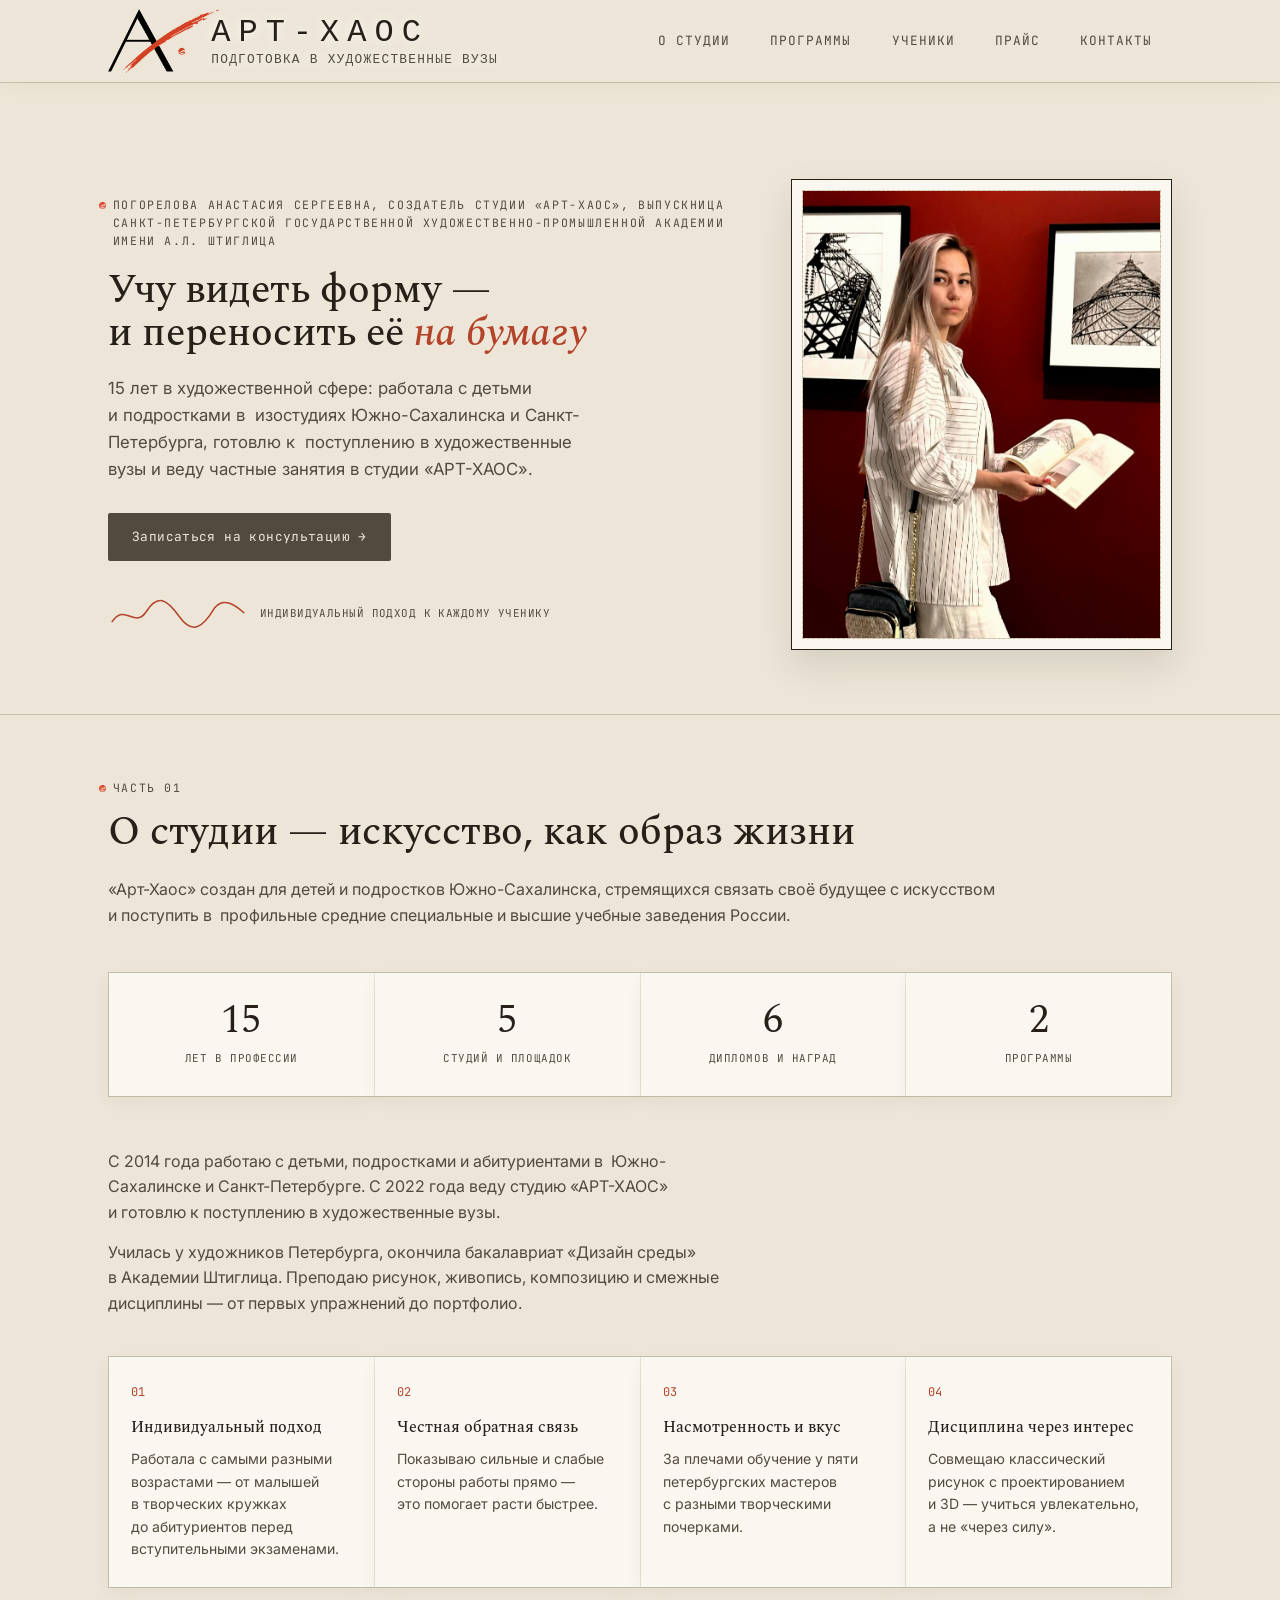
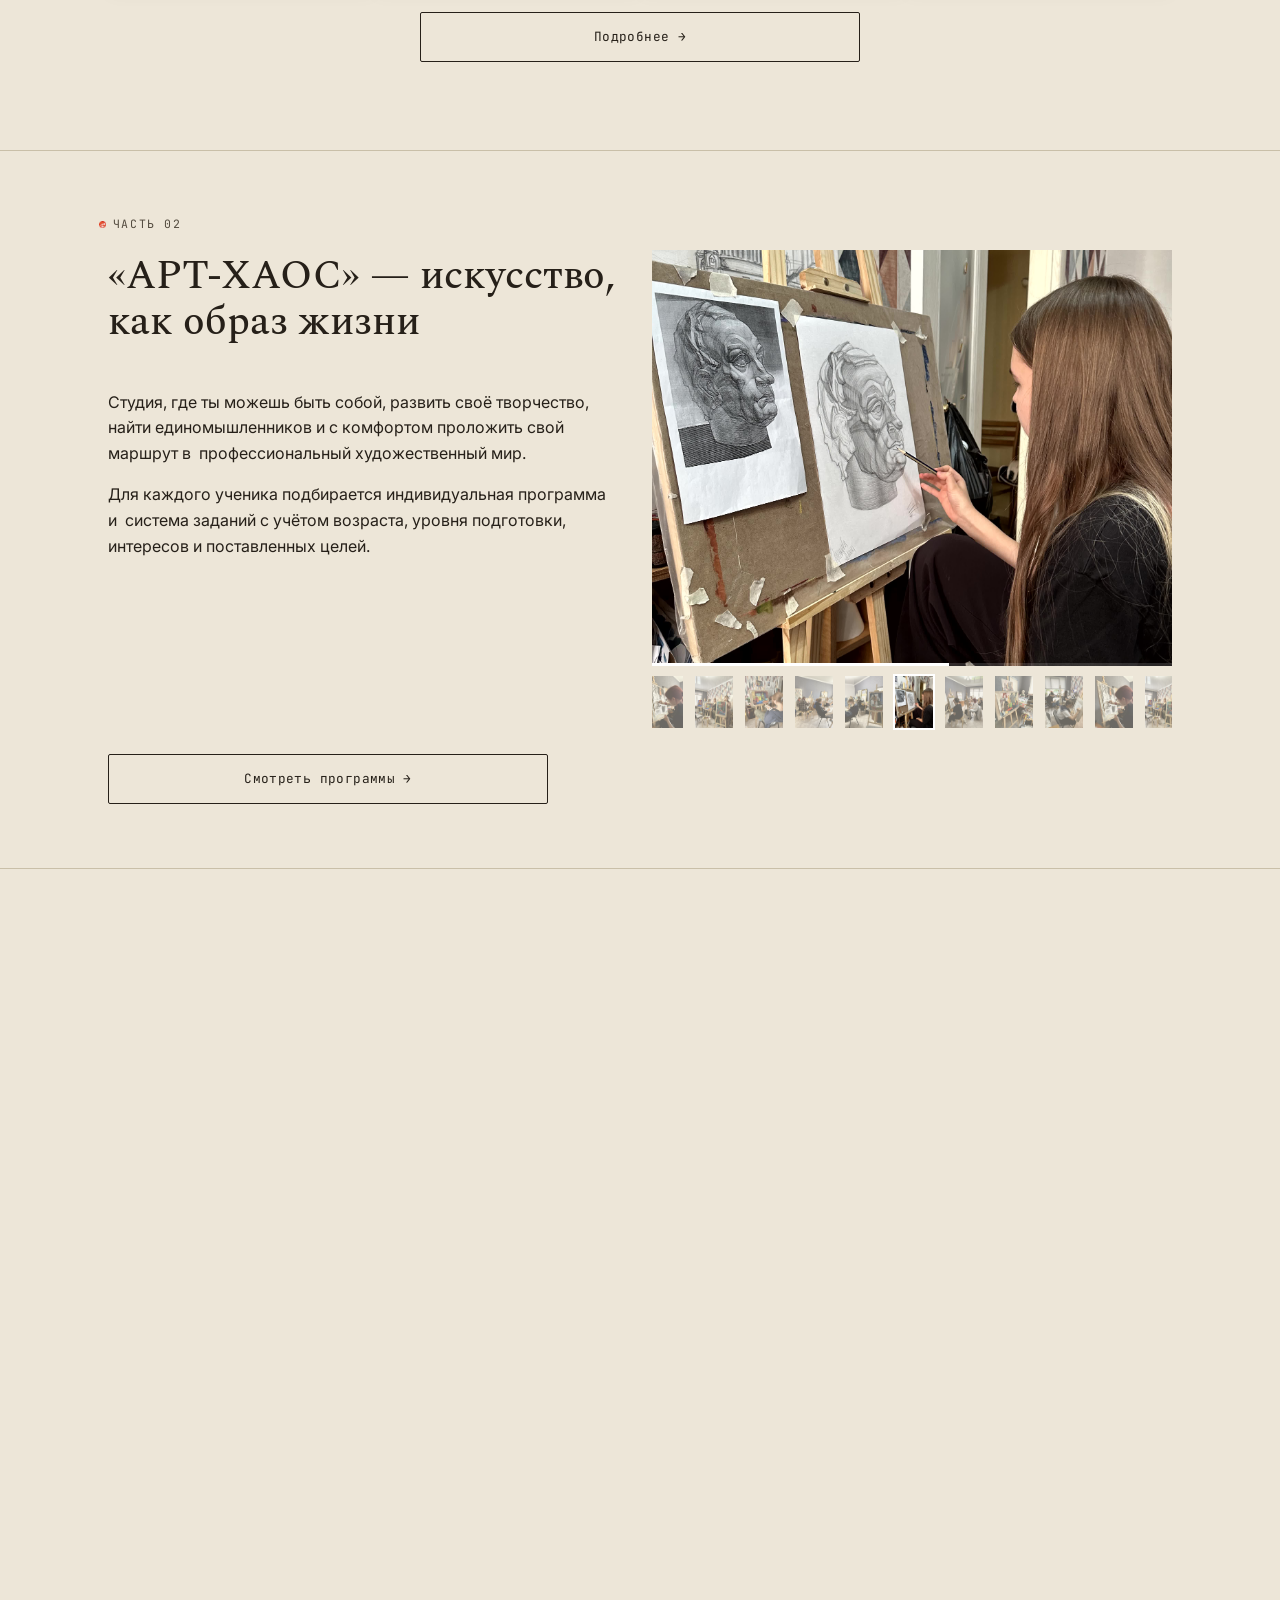
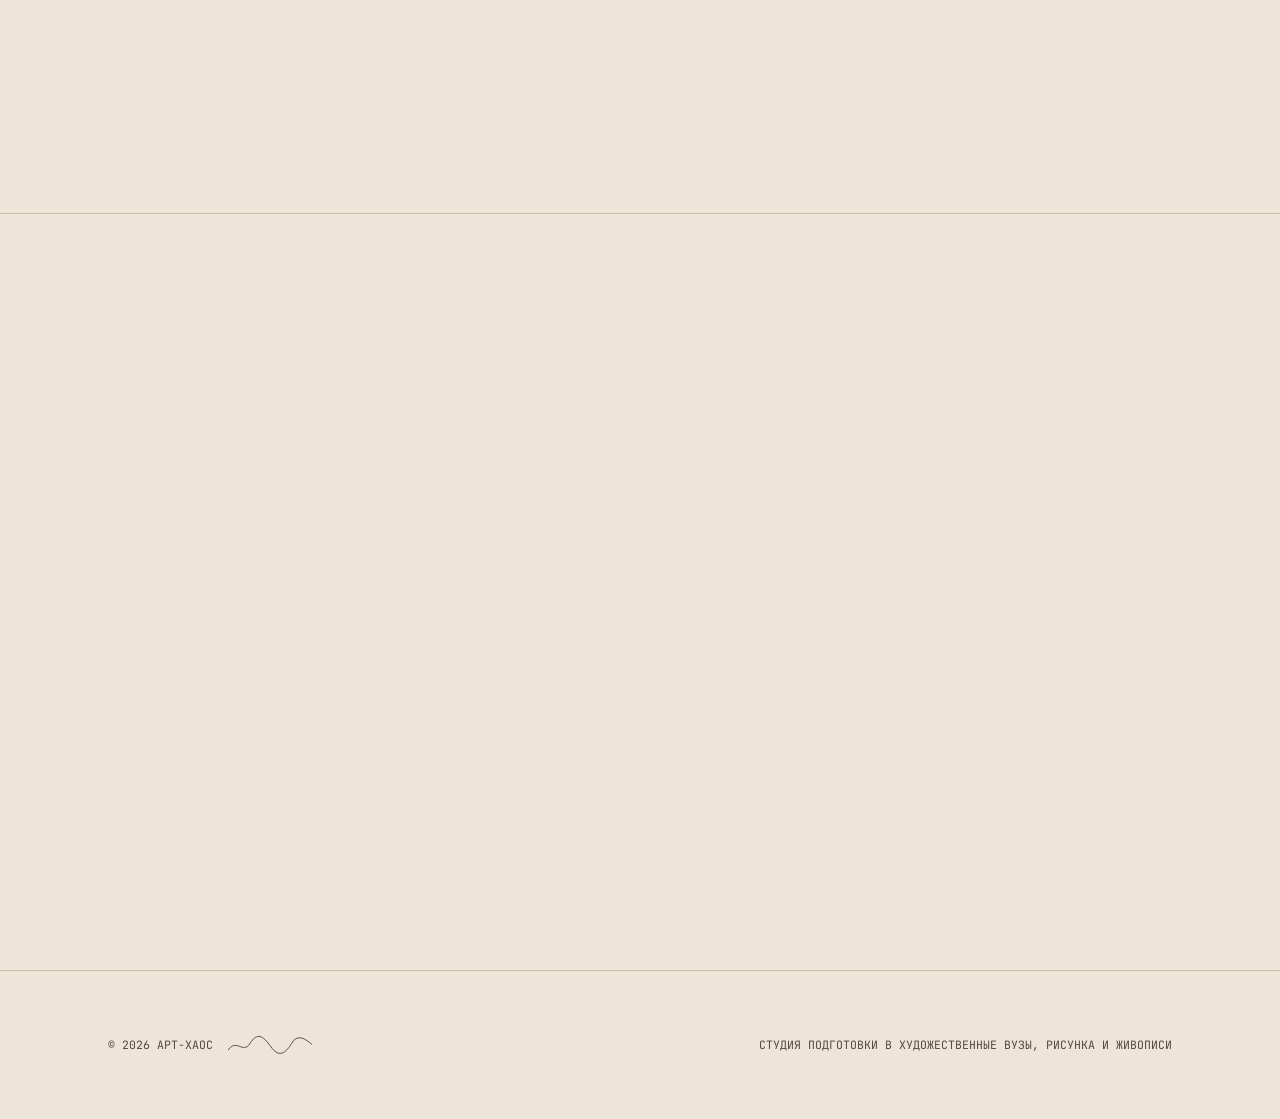
==== commit 37188f02: "Add files via upload" ====
--- a/index.html
+++ b/index.html
@@ -588,16 +588,13 @@
               <ul class="price-list">
                 <li><span>Онлайн</span><span>1 700 ₽ / 2,5 ч</span></li>
                 <li>
-                  <span>Занятия в группе, 1 раз в неделю</span
-                  ><span>2 500 ₽</span>
+                  <span>Занятия в группе, 1 р./нед.</span><span>2 500 ₽</span>
                 </li>
                 <li>
-                  <span>Занятия в группе, 2 раза в неделю</span
-                  ><span>2 200 ₽</span>
+                  <span>Занятия в группе, 2 р./нед.</span><span>2 200 ₽</span>
                 </li>
                 <li>
-                  <span>Занятия в группе, 3 раза в неделю</span
-                  ><span>2 000 ₽</span>
+                  <span>Занятия в группе, 3 р./нед.</span><span>2 000 ₽</span>
                 </li>
                 <li><span>Индивидуально</span><span>5 000 ₽ / 2,5 ч</span></li>
               </ul>
@@ -656,7 +653,7 @@
                 поступлению. Возраст 9–13 лет.
               </p>
               <ul class="price-list">
-                <li><span>1 раз в неделю</span><span>1 000 ₽ / 2,5 ч</span></li>
+                <li><span>1 р./нед.</span><span>1 000 ₽ / 2,5 ч</span></li>
               </ul>
               <div class="meta">
                 <span>Формат: группа</span><span>2,5 часа</span>
--- a/assets/css/styles.css
+++ b/assets/css/styles.css
@@ -26,12 +26,14 @@
 @font-face {
   font-family: "Montserrat Regular"; /* Название, которое вы будете использовать */
   src: url("/assets/fonts/Montserrat-VariableFont_wght.woff2") format("woff2"); /* Путь к файлу */
-  font-weight: 400;
+  font-weight: 600;
   font-style: normal;
 }
 
 * {
   box-sizing: border-box;
+  -webkit-tap-highlight-color: transparent;
+  text-wrap: pretty;
 }
 html {
   scroll-behavior: auto;
@@ -189,7 +191,9 @@
   width: auto;
 }
 .logo-text {
-  font-family: "Montserrat Regular", monospace;
+  font-family: "Montserrat", monospace;
+  font-weight: 500;
+
   font-size: 2rem;
   letter-spacing: 8px;
   line-height: 1.1;
@@ -287,7 +291,7 @@
 .burger span {
   display: block;
   width: 18px;
-  height: 1.5px;
+  height: 2px;
   margin: 4px auto;
   background: var(--ink);
 }
@@ -487,7 +491,7 @@
   margin-top: 12px;
 }
 section.block {
-  padding: 64px 0;
+  padding: 32px 0;
   border-top: 1px solid var(--line);
 }
 
@@ -587,7 +591,7 @@
   margin: 0;
 }
 
-@media (max-width: 700px) {
+@media (max-width: 540px) {
   .hero-grid {
     grid-template-columns: 1fr;
     margin-left: 36px;
@@ -639,6 +643,14 @@
   .carousel-grid {
     display: flex;
     flex-direction: column;
+    align-items: center;
+    align-content: center;
+  }
+  .carousel {
+    align-self: center;
+    max-width: 520px;
+    min-width: 200px;
+    width: 100%;
   }
 }
 
@@ -765,8 +777,8 @@
 
 .thumb {
   flex: 0 0 auto;
-  width: 84px;
-  height: 56px;
+  width: 42px;
+  aspect-ratio: 3/4;
   overflow: hidden;
   cursor: pointer;
   border: 2px solid transparent;
@@ -776,6 +788,7 @@
     border-color 0.2s ease,
     transform 0.2s ease;
 }
+
 .thumb img {
   width: 100%;
   height: 100%;
@@ -2176,6 +2189,7 @@
   width: 100%;
   max-width: 440px;
   margin: 24px auto;
+  align-self: center;
 }
 
 /* ---------- ПОНИЖЕННАЯ АНИМАЦИЯ (prefers-reduced-motion) ---------- */
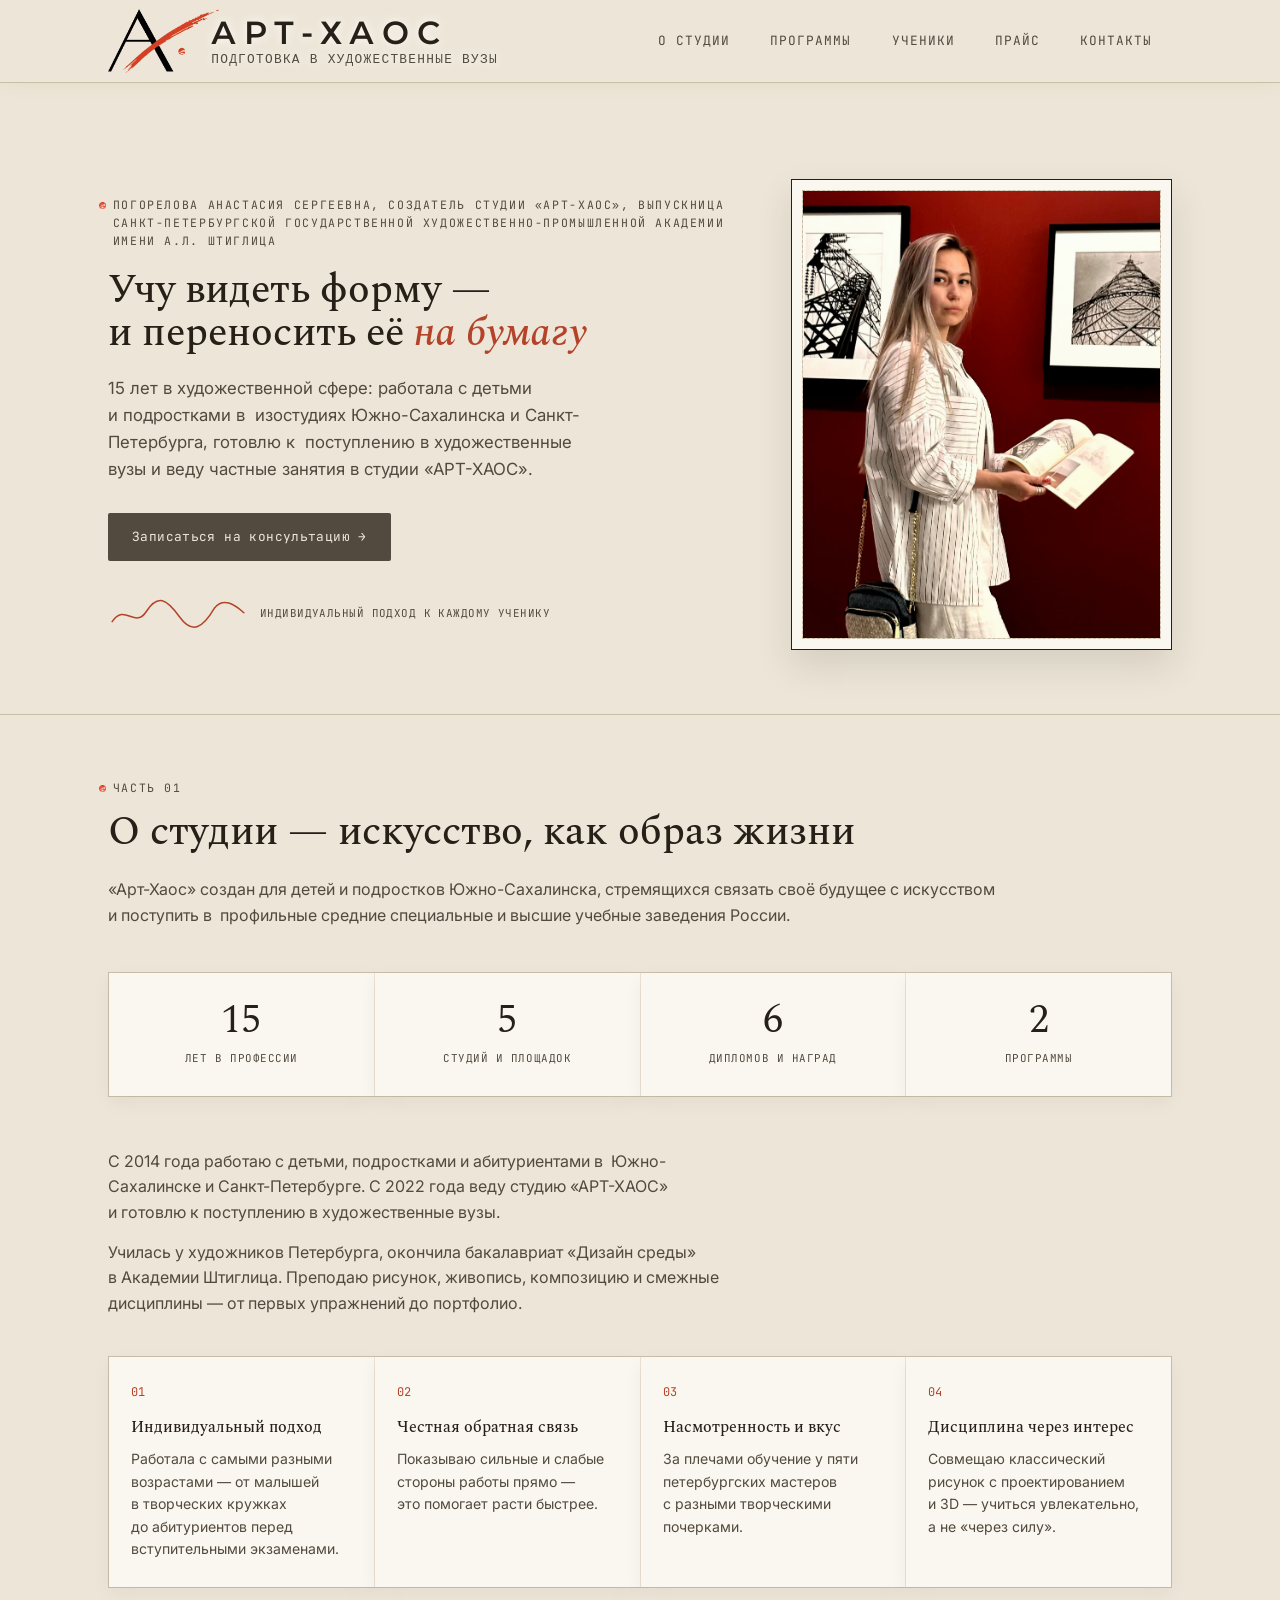
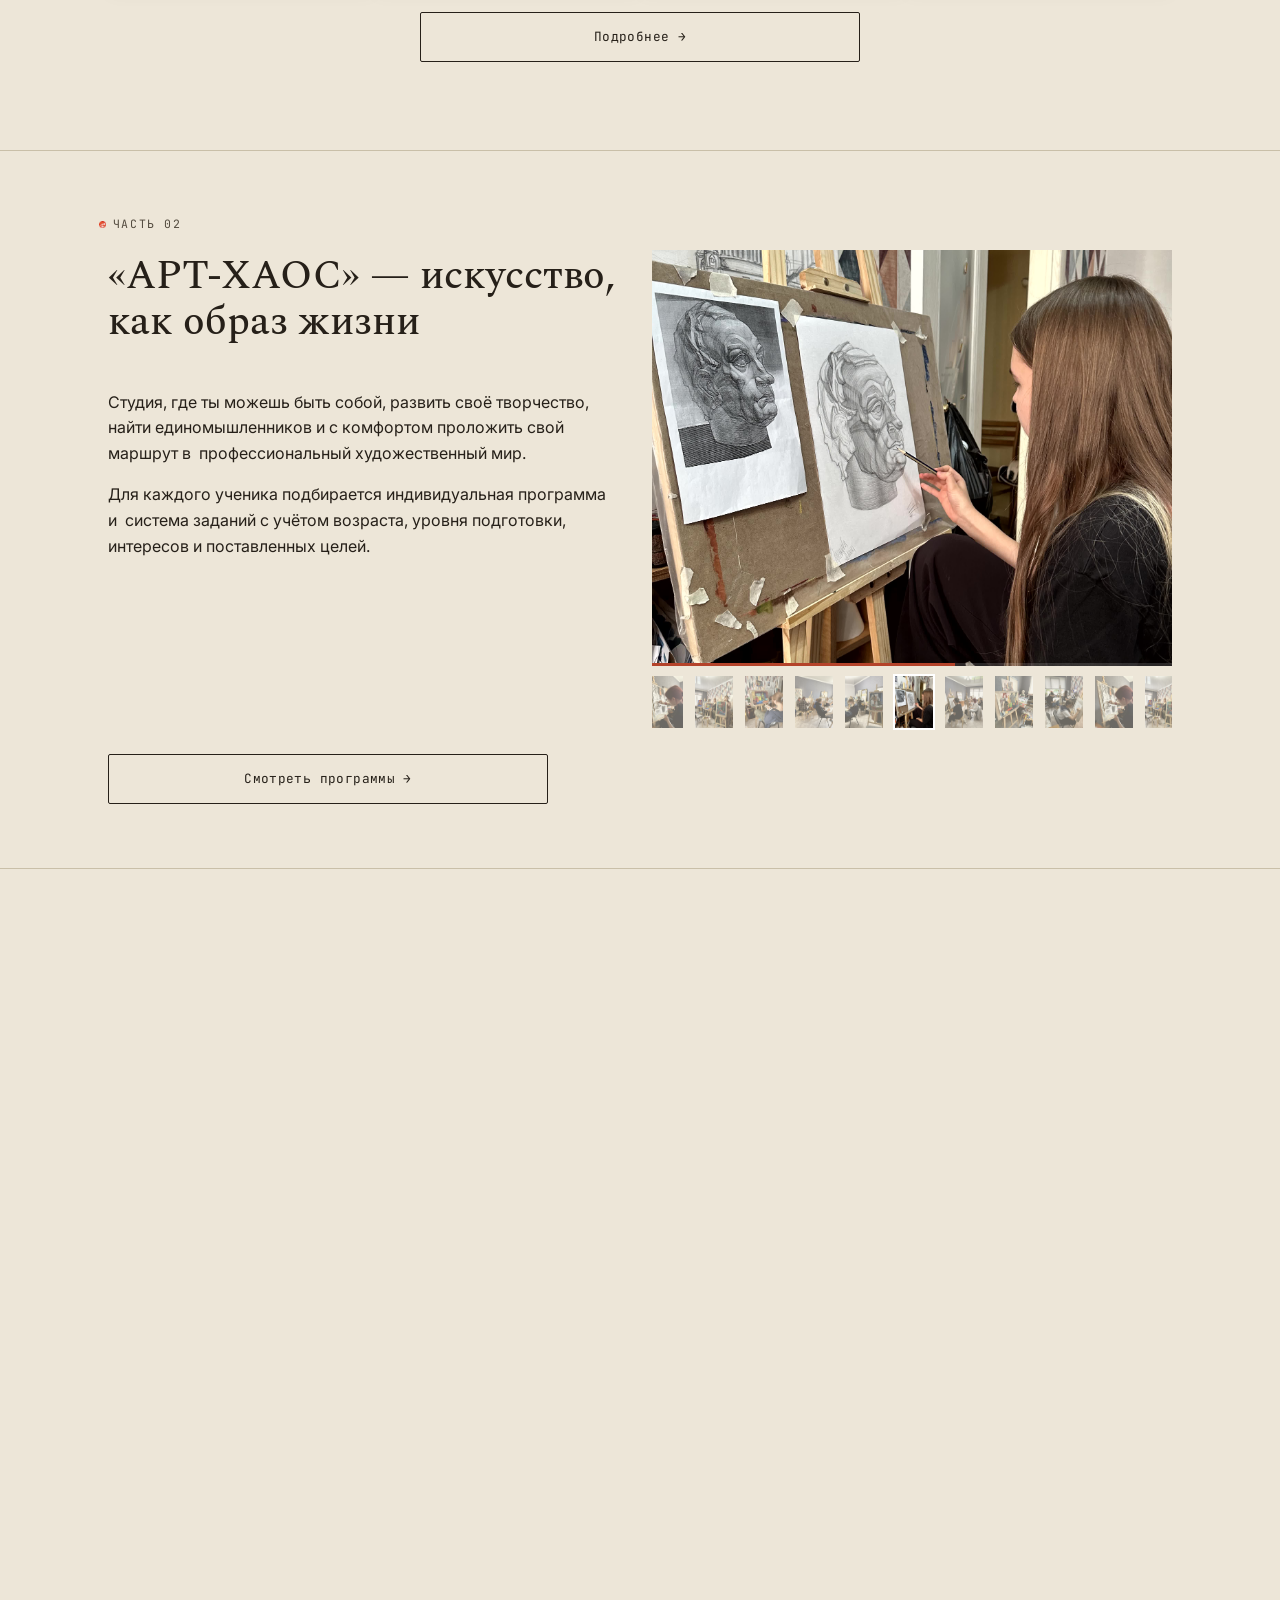
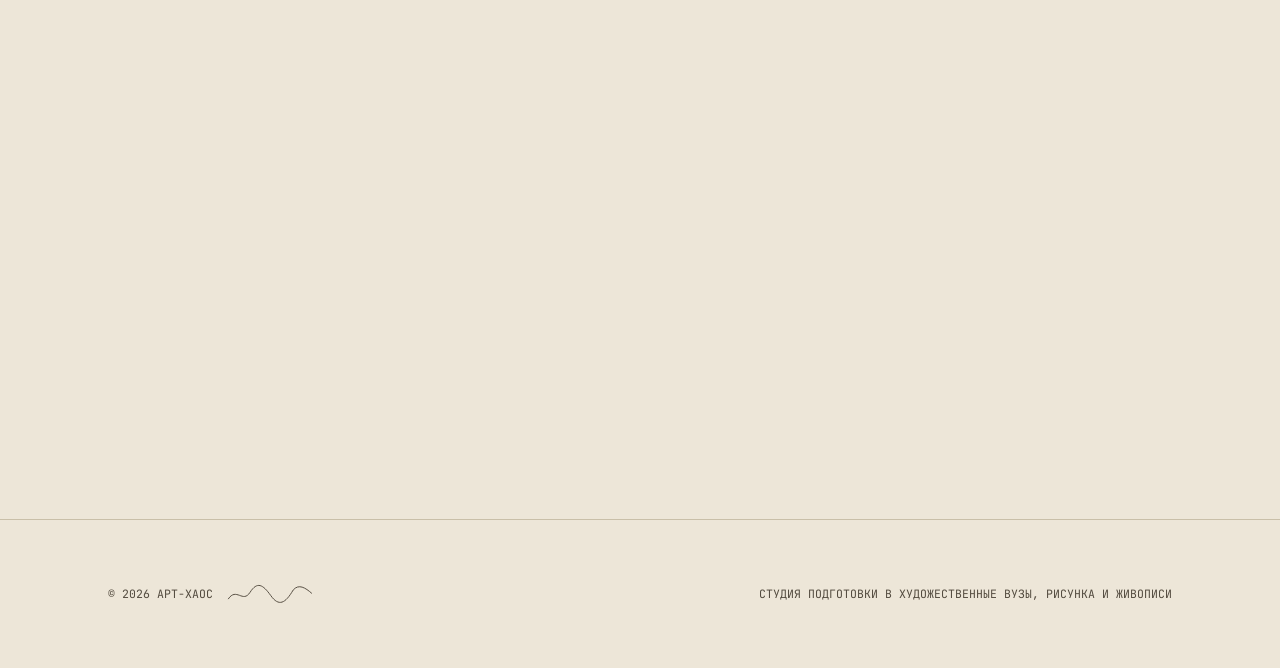
==== commit 59d3918a: "Add files via upload" ====
--- a/index.html
+++ b/index.html
@@ -160,7 +160,7 @@
             <a href="#about">О студии</a>
           </li>
           <li>
-            <a href="#programs">Программы</a>
+            <a href="programs/">Программы</a>
           </li>
           <li>
             <a href="#students">Ученики</a>
@@ -578,13 +578,8 @@
           </div>
 
           <div class="programs programs--pricing reveal-group">
-            <div class="program">
-              <div class="n">01</div>
+            <div class="program big">
               <h3 class="text-fill">Подготовка в художественные вузы</h3>
-              <!-- <p>
-                Для тех, кто планирует поступление в художественные учебные
-                заведения. Возраст 14–18 лет.
-              </p> -->
               <ul class="price-list">
                 <li><span>Онлайн</span><span>1 700 ₽ / 2,5 ч</span></li>
                 <li>
@@ -598,55 +593,8 @@
                 </li>
                 <li><span>Индивидуально</span><span>5 000 ₽ / 2,5 ч</span></li>
               </ul>
-              <div class="meta">
-                <!-- <span>Формат: очно/онлайн/группа</span><span>2,5–3 часа</span> -->
-              </div>
-            </div>
-            <div class="program">
-              <div class="n">02</div>
-              <h3 class="text-fill">Консультация по поступлению</h3>
-              <p>
-                Разбор уровня будущего абитуриента, портфолио и особенностей
-                вступительных испытаний. Подходит тем, кто планирует поступление
-                в художественный вуз.
-              </p>
-
-              <ul class="price-list">
-                <li><span>Консультация</span><span>1 000 ₽</span></li>
-              </ul>
-
-              <div class="meta">
-                <span>Формат: очно</span><span>1 консультация</span>
-              </div>
-
-              <!-- <div class="program-details">
-                <p>
-                  На консультацию желательно принести портфолио — любые
-                  творческие работы, как сильные, так и те, в которых вы сами
-                  сомневаетесь.
-                </p>
-
-                <p>
-                  Подойдут работы по живописи, рисунку, композиции, а также
-                  цифровой графике, если она имеется.
-                </p>
-
-                <p>
-                  По итогам консультации вы получите оценку текущего уровня,
-                  рекомендации по выбору вузов и информацию об особенностях
-                  поступления.
-                </p>
-
-                <p>
-                  Если вуз уже выбран, рекомендуется заранее принести
-                  распечатанную информацию о вступительном испытании: примеры
-                  экзаменационных работ, продолжительность и формат экзамена, а
-                  также контактный телефон приёмной комиссии.
-                </p>
-              </div> -->
-            </div>
-            <div class="program">
-              <div class="n">03</div>
+            </div>
+            <div class="program big">
               <h3 class="text-fill">Творческое развитие</h3>
               <p>
                 Развивающие занятия рисунком и живописью без привязки к
@@ -660,9 +608,9 @@
               </div>
             </div>
           </div>
-          <a href="programs/" class="btn btn-ghost section-more btn-fixed"
+          <!-- <a href="programs/" class="btn btn-ghost section-more btn-fixed"
             >Все варианты и вопросы →</a
-          >
+          > -->
         </div>
       </section>
 
@@ -677,10 +625,6 @@
               />Часть 05
             </div>
             <h2>Контактная информация</h2>
-            <!-- <p>
-              Оставьте заявку — и я свяжусь с вами, чтобы договориться о пробном
-              занятии.
-            </p> -->
           </div>
 
           <div class="contact-grid reveal-group">
@@ -739,88 +683,6 @@
                 </a>
               </div>
             </div>
-            <!-- <form
-              id="contact-form"
-              action="https://api.web3forms.com/submit"
-              method="POST"
-              novalidate
-            >
-              <input
-                type="hidden"
-                name="access_key"
-                value="e8a04e24-aecd-4a9a-93be-1e33aebeff50"
-              />
-              <div>
-                <label for="f-name">Имя</label>
-                <input
-                  id="f-name"
-                  name="name"
-                  type="text"
-                  placeholder="Как к вам обращаться"
-                  required
-                  aria-describedby="err-name"
-                  aria-invalid="false"
-                />
-                <span class="field-error" id="err-name" role="alert"></span>
-              </div>
-              <div>
-                <label for="f-phone">Телефон или почта</label>
-                <input
-                  id="f-phone"
-                  name="contact"
-                  type="text"
-                  placeholder="Для связи"
-                  required
-                  aria-describedby="err-phone"
-                  aria-invalid="false"
-                />
-                <span class="field-error" id="err-phone" role="alert"></span>
-              </div>
-              <div>
-                <label for="f-msg">Сообщение</label>
-                <textarea
-                  id="f-msg"
-                  name="message"
-                  placeholder="Расскажите о цели занятий"
-                ></textarea>
-              </div>
-              <input
-                type="hidden"
-                name="subject"
-                value="Новая заявка — сайт АРТ-ХАОС"
-              />
-              <button
-                type="submit"
-                class="btn btn-primary"
-                id="form-submit-btn"
-              >
-                Отправить заявку →
-              </button>
-              <div class="field-checkbox">
-                <input
-                  type="checkbox"
-                  id="f-consent"
-                  name="consent"
-                  required
-                  aria-describedby="err-consent"
-                  aria-invalid="false"
-                />
-                <label for="f-consent"
-                  >Я даю согласие на обработку персональных данных в
-                  соответствии с
-                  <a href="privacy/" target="_blank" rel="noopener"
-                    >Политикой обработки персональных данных</a
-                  ></label
-                >
-              </div>
-              <span class="field-error" id="err-consent" role="alert"></span>
-              <p
-                class="form-status"
-                id="form-status"
-                role="status"
-                aria-live="polite"
-              ></p>
-            </form> -->
           </div>
         </div>
       </section>
@@ -847,16 +709,12 @@
             />
           </svg>
         </span>
-        <span>
-          СТУДИЯ ПОДГОТОВКИ В ХУДОЖЕСТВЕННЫЕ ВУЗЫ, РИСУНКА И ЖИВОПИСИ</span
-        >
+        <span>СТУДИЯ ПОДГОТОВКИ В ХУДОЖЕСТВЕННЫЕ ВУЗЫ, РИСУНКА И ЖИВОПИСИ</span>
       </div>
     </footer>
-
     <div class="scroll-progress" id="scroll-progress" aria-hidden="true">
       <div class="scroll-progress-bar" id="scroll-progress-bar"></div>
     </div>
-
     <button class="to-top" id="to-top" aria-label="Наверх">
       <svg
         viewBox="0 0 24 24"
@@ -870,7 +728,6 @@
         <path d="M12 19V5M5 12l7-7 7 7" />
       </svg>
     </button>
-
     <script src="assets/js/global.js?v=3"></script>
     <script src="assets/js/page-index.js?v=7"></script>
     <script src="assets/js/carousel.js?v=2"></script>
--- a/assets/css/styles.css
+++ b/assets/css/styles.css
@@ -24,8 +24,8 @@
 }
 
 @font-face {
-  font-family: "Montserrat Regular"; /* Название, которое вы будете использовать */
-  src: url("/assets/fonts/Montserrat-VariableFont_wght.woff2") format("woff2"); /* Путь к файлу */
+  font-family: "Montserrat"; /* Название, которое вы будете использовать */
+  src: url("/assets/fonts/Montserrat-VariableFont_wght.woff2") format("woff2");
   font-weight: 600;
   font-style: normal;
 }
@@ -718,7 +718,7 @@
 
   transform-origin: left center;
 
-  background: #fff;
+  background: var(--red);
   opacity: 1;
   pointer-events: none;
 }
@@ -1031,6 +1031,15 @@
   text-transform: uppercase;
   letter-spacing: 0.04em;
 }
+.paintings {
+  aspect-ratio: 4 / 3;
+}
+.big {
+  grid-row: span 2;
+  grid-row-start: 1;
+  grid-row-end: 3;
+  flex: 2;
+}
 .price-list {
   list-style: none;
   margin: 16px 0 0;
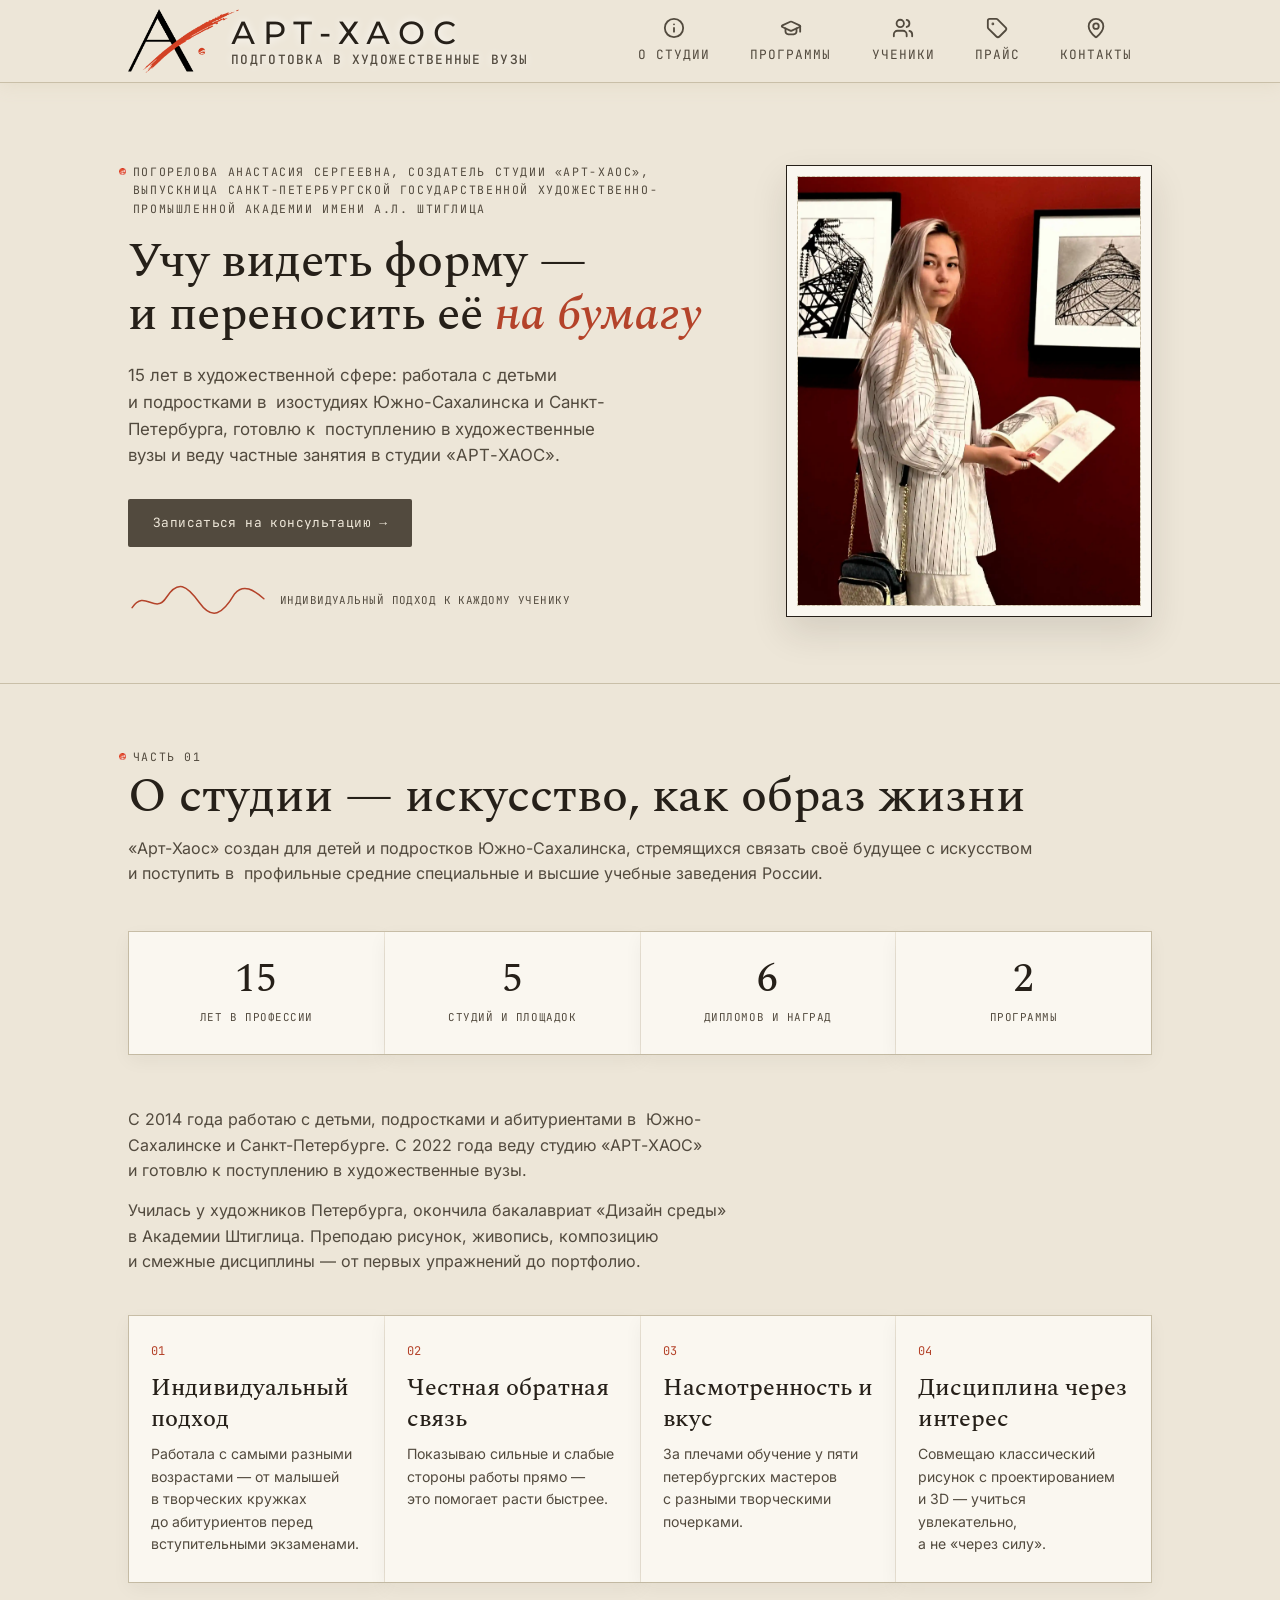
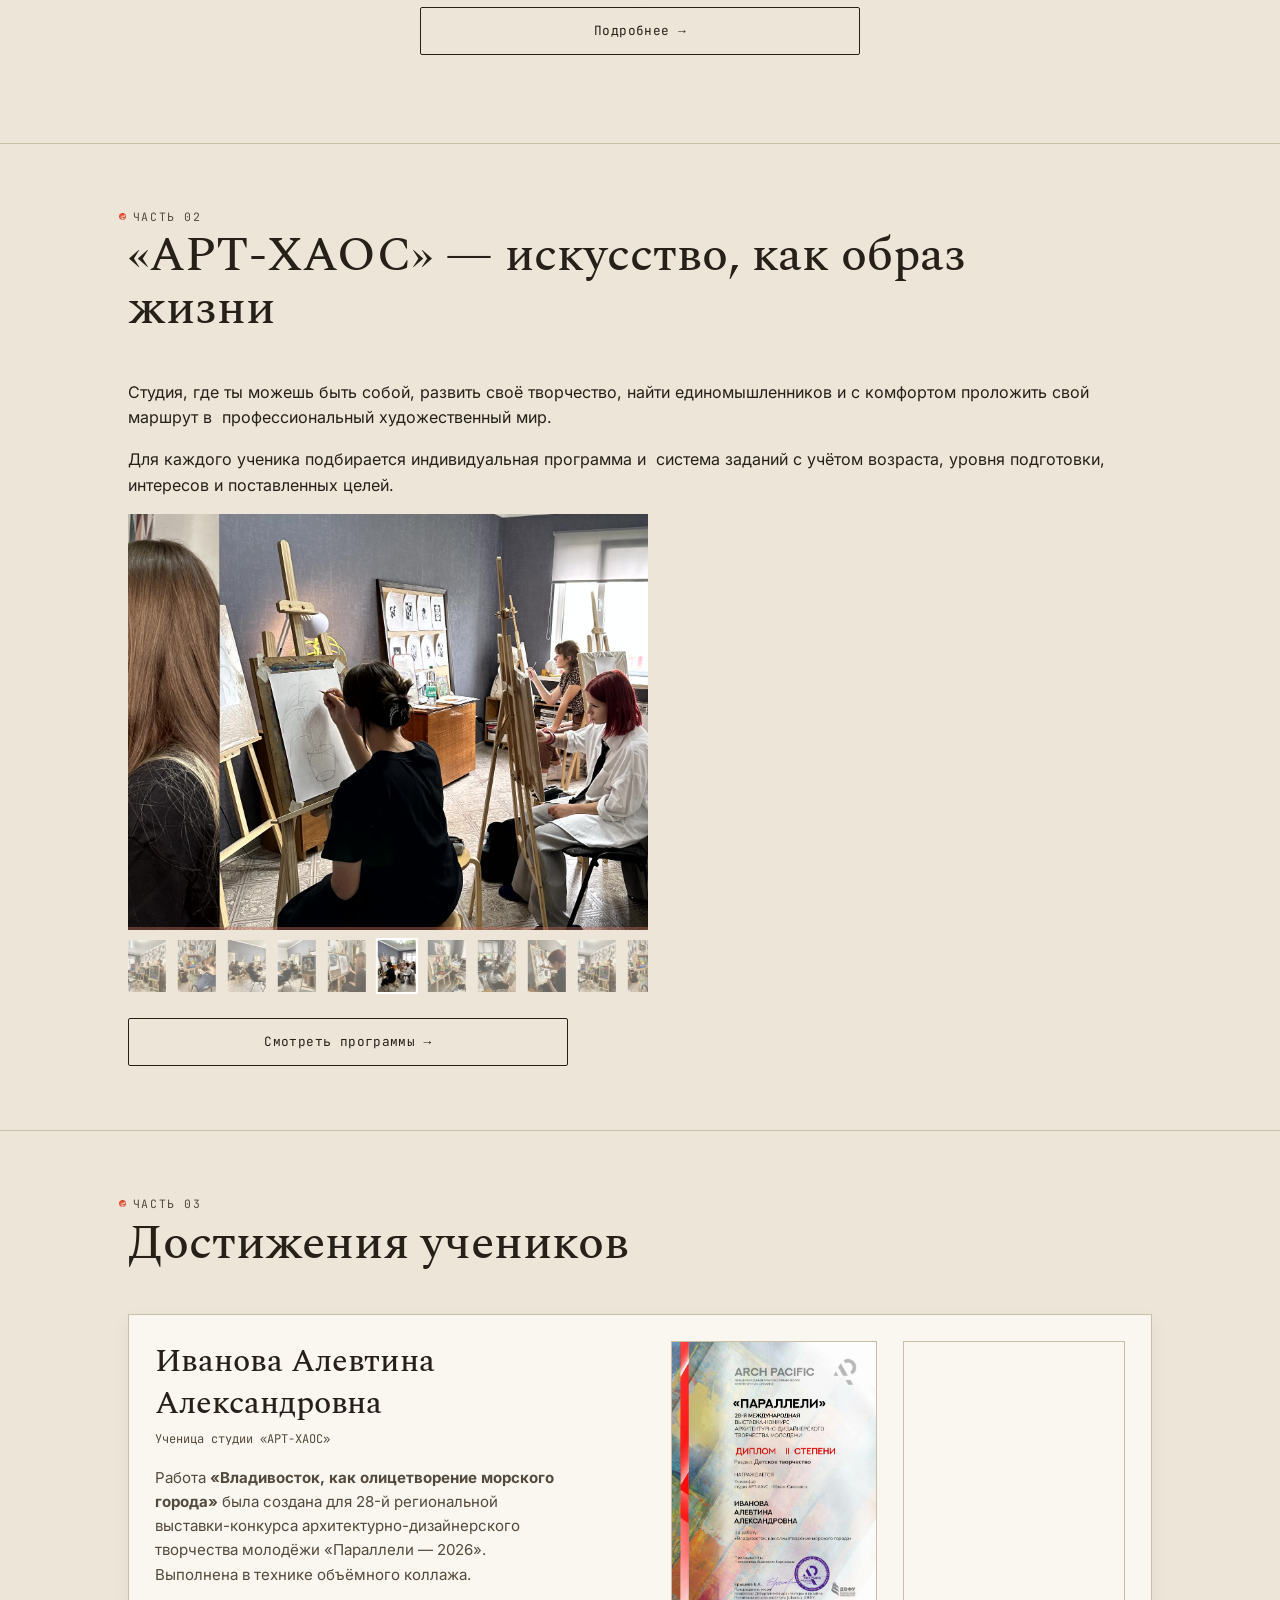
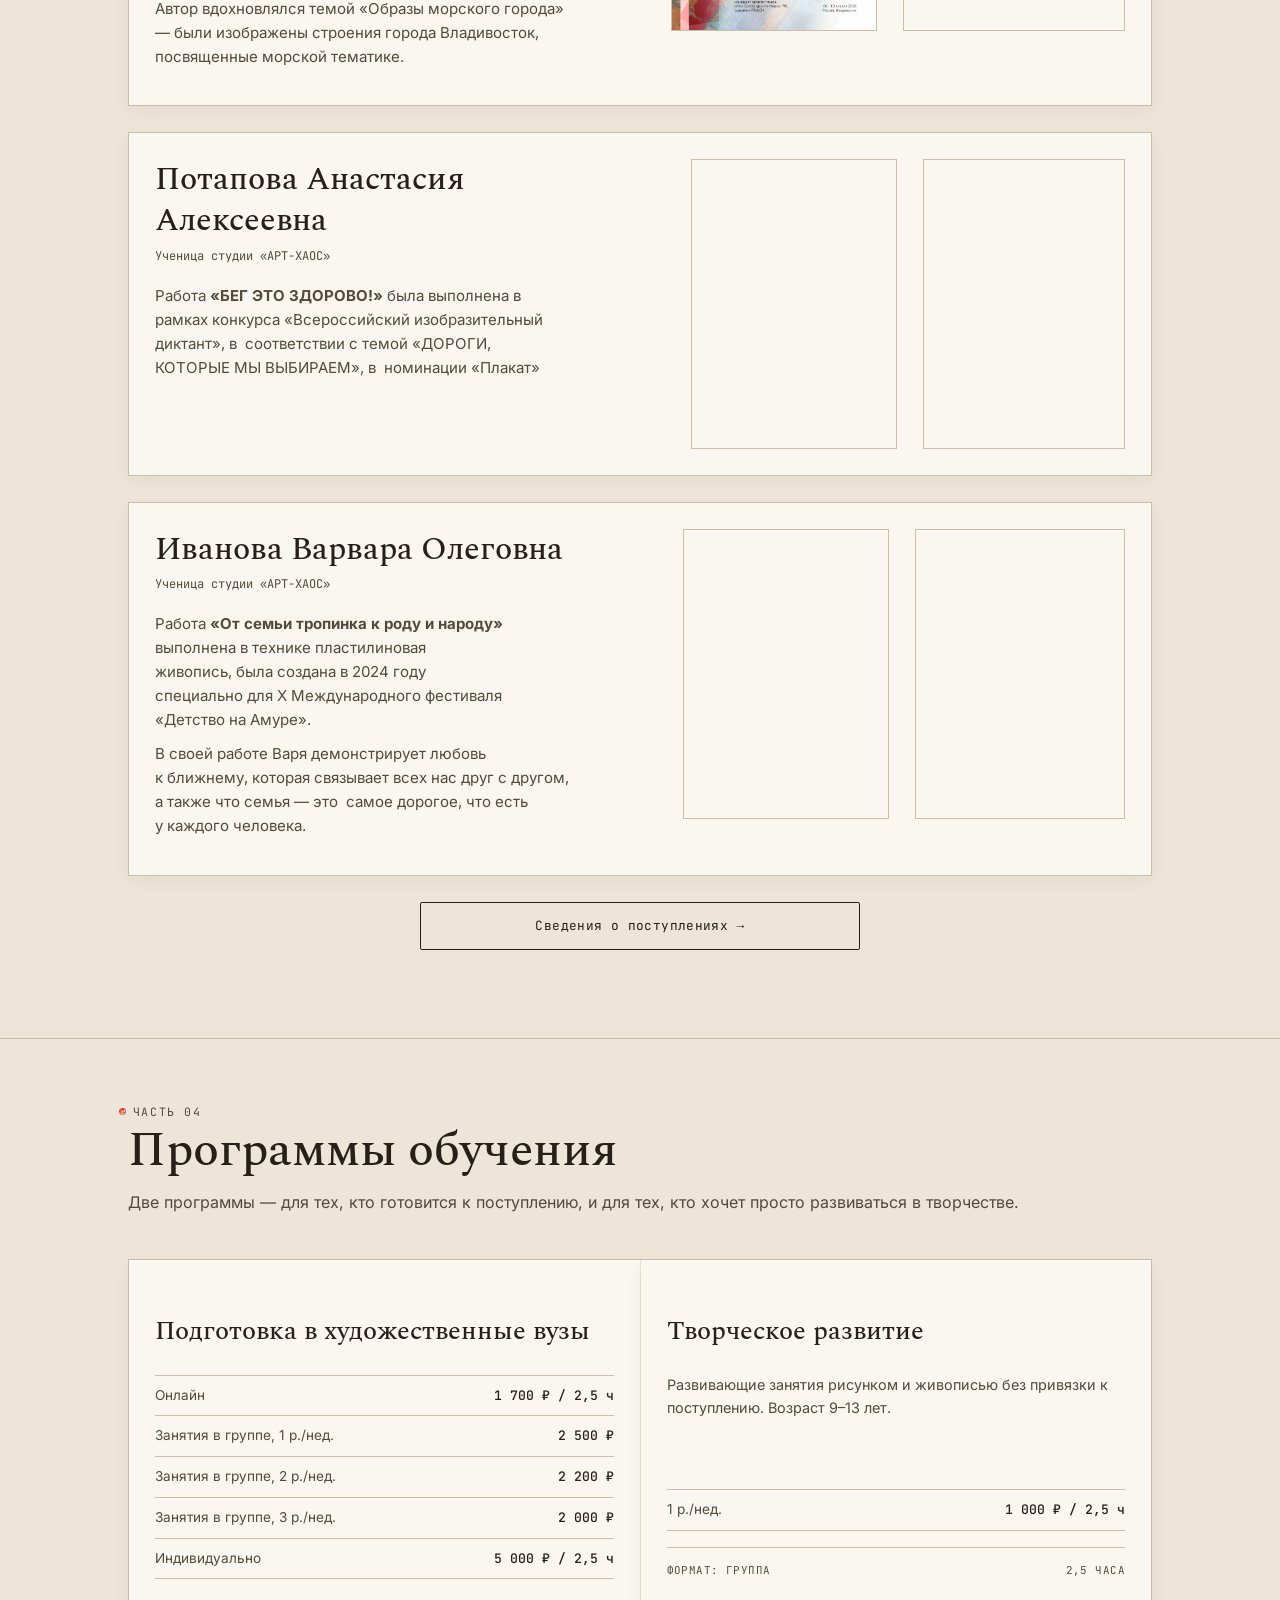
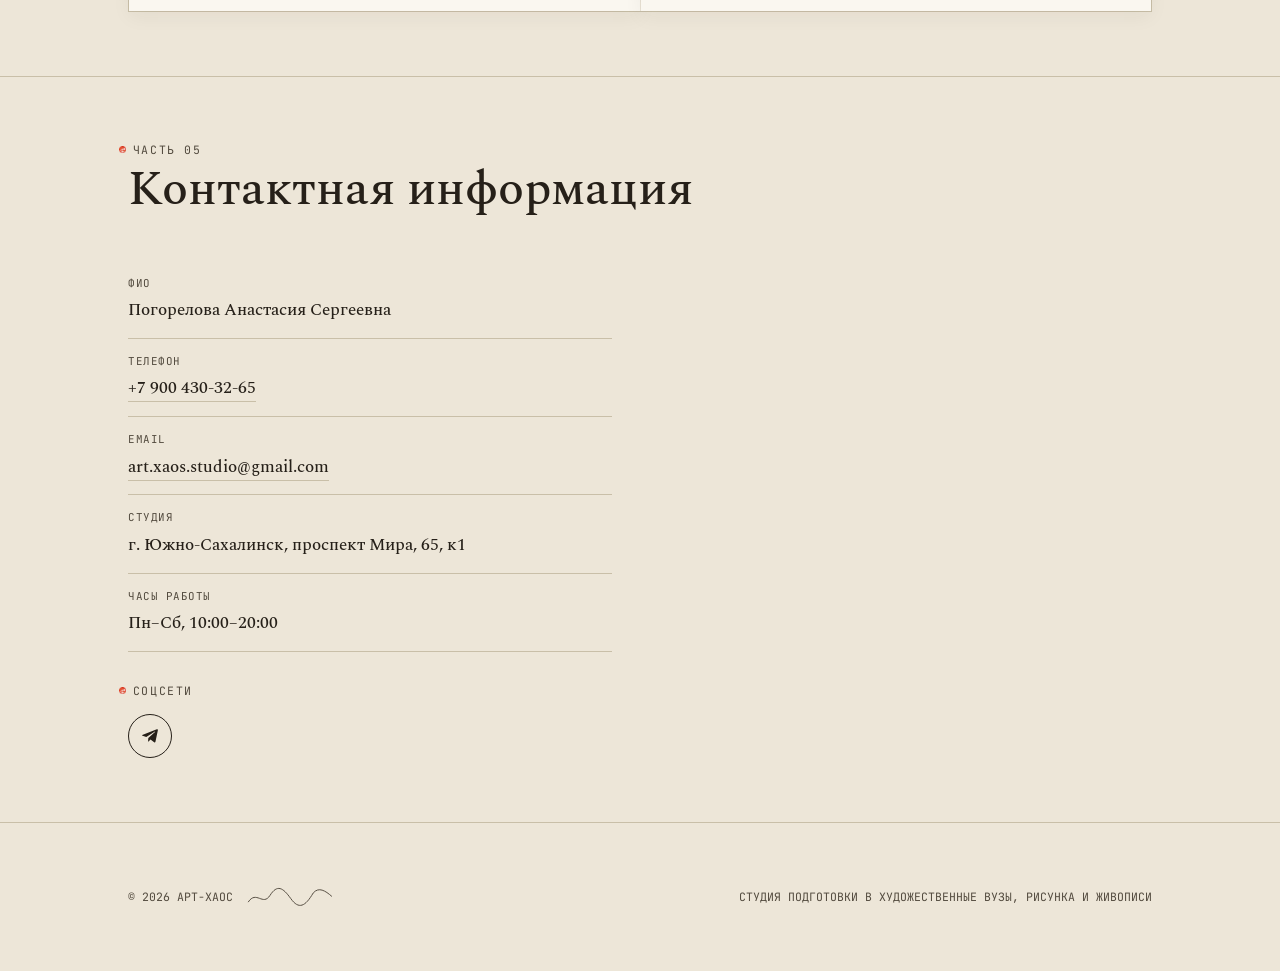
==== commit 579a970a: "Add files via upload" ====
--- a/index.html
+++ b/index.html
@@ -60,9 +60,10 @@
       content="Студия рисунка и живописи АРТ-ХАОС в Южно-Сахалинске"
     />
 
-    <link rel="icon" href="assets/images/favicon.ico" type="image/svg+xml" />
-    <link rel="alternate icon" href="assets/images/favicon.ico" />
+    <link rel="icon" href="assets/images/favicon.ico" sizes="any" />
+    <link rel="icon" href="assets/images/favicon.svg" type="image/svg+xml" />
     <link rel="apple-touch-icon" href="assets/images/apple-touch-icon.png" />
+    <link rel="manifest" href="assets/images/site.webmanifest" />
 
     <script type="application/ld+json">
       {
@@ -123,13 +124,7 @@
       }
     </script>
 
-    <link rel="preconnect" href="https://fonts.googleapis.com" />
-    <link rel="preconnect" href="https://fonts.gstatic.com" crossorigin />
-    <link
-      href="https://fonts.googleapis.com/css2?family=Spectral:ital,wght@0,300;0,500;0,600;1,500&family=Inter:wght@400;500;600;700&family=JetBrains+Mono:wght@400;500&display=swap"
-      rel="stylesheet"
-    />
-    <link rel="stylesheet" href="assets/css/styles.css?v=1" />
+    <link rel="stylesheet" href="assets/css/styles.css?v=11" />
   </head>
   <body>
     <a href="#main-content" class="skip-link">Перейти к содержанию</a>
@@ -146,15 +141,6 @@
             >АРТ-ХАОС<small>подготовка в художественные вузы</small></span
           >
         </a>
-        <button
-          class="burger"
-          id="burger"
-          aria-label="Меню"
-          aria-expanded="false"
-          aria-controls="tabs"
-        >
-          <span></span><span></span><span></span>
-        </button>
         <ul class="tabs" id="tabs">
           <li>
             <a href="#about">О студии</a>
@@ -180,8 +166,12 @@
       <section class="hero" id="top">
         <div class="wrap hero-grid reveal-group">
           <div class="reveal-group">
-            <div class="eyebrow caps eyebrow-down">
-              <img src="assets/images/favicon-32x32.png" class="logo-dot" />
+            <div class="eyebrow">
+              <img
+                src="assets/images/favicon-32x32.png"
+                class="logo-dot"
+                alt=""
+              />
               Погорелова Анастасия Сергеевна, создатель студии «АРТ-ХАОС»,
               выпускница Санкт-Петербургской государственной
               художественно-промышленной академии имени А.Л. Штиглица
@@ -222,7 +212,7 @@
             <div class="frame">
               <div class="ph">
                 <img
-                  src="assets/images/teacher/photos/2.jpg"
+                  src="assets/images/teacher/photos/photo1.webp"
                   alt="Портрет преподавателя"
                   fetchpriority="high"
                 />
@@ -239,10 +229,11 @@
       <section class="block" id="about">
         <div class="wrap reveal">
           <div class="head reveal">
-            <div class="eyebrow caps eyebrow-down">
+            <div class="eyebrow">
               <img
                 src="assets/images/favicon-32x32.png"
                 class="logo-dot"
+                alt=""
               />Часть 01
             </div>
             <h2>О студии — искусство, как образ жизни</h2>
@@ -337,16 +328,19 @@
       <!-- ============ ЧАСТЬ 2: СТУДИЯ ============ -->
       <section class="block" id="studio">
         <div class="wrap reveal">
-          <div class="eyebrow caps eyebrow-down">
-            <img src="assets/images/favicon-32x32.png" class="logo-dot" />Часть
-            02
+          <div class="eyebrow">
+            <img
+              src="assets/images/favicon-32x32.png"
+              class="logo-dot"
+              alt=""
+            />Часть 02
           </div>
           <div class="carousel-grid">
             <div>
               <div class="head carousel-h">
                 <h2>«АРТ-ХАОС» — искусство, как образ жизни</h2>
               </div>
-              <div class="carousel-p">
+              <div>
                 <p>
                   Студия, где ты можешь быть собой, развить своё творчество,
                   найти единомышленников и с комфортом проложить свой маршрут в
@@ -362,15 +356,51 @@
             <div class="carousel reveal-group" data-carousel>
               <!-- Фотографии этой конкретной карусели -->
               <div class="carousel-images">
-                <img src="assets/images/studio/lq/5.jpg" alt="Работа ученика" />
-                <img src="assets/images/studio/lq/3.jpg" alt="Работа ученика" />
-                <img src="assets/images/studio/lq/8.jpg" alt="Работа ученика" />
-                <img src="assets/images/studio/lq/4.jpg" alt="Работа ученика" />
-                <img src="assets/images/studio/lq/1.jpg" alt="Работа ученика" />
-                <img src="assets/images/studio/lq/6.jpg" alt="Работа ученика" />
-                <img src="assets/images/studio/lq/7.jpg" alt="Работа ученика" />
-                <img src="assets/images/studio/lq/2.jpg" alt="Работа ученика" />
-                <img src="assets/images/studio/lq/9.jpg" alt="Работа ученика" />
+                <img
+                  data-src="assets/images/studio/lq/5.jpg"
+                  data-thumb="assets/images/studio/lq/5-thumb.jpg"
+                  alt="Работа ученика"
+                />
+                <img
+                  data-src="assets/images/studio/lq/3.jpg"
+                  data-thumb="assets/images/studio/lq/3-thumb.jpg"
+                  alt="Работа ученика"
+                />
+                <img
+                  data-src="assets/images/studio/lq/8.jpg"
+                  data-thumb="assets/images/studio/lq/8-thumb.jpg"
+                  alt="Работа ученика"
+                />
+                <img
+                  data-src="assets/images/studio/lq/4.jpg"
+                  data-thumb="assets/images/studio/lq/4-thumb.jpg"
+                  alt="Работа ученика"
+                />
+                <img
+                  data-src="assets/images/studio/lq/1.jpg"
+                  data-thumb="assets/images/studio/lq/1-thumb.jpg"
+                  alt="Работа ученика"
+                />
+                <img
+                  data-src="assets/images/studio/lq/6.jpg"
+                  data-thumb="assets/images/studio/lq/6-thumb.jpg"
+                  alt="Работа ученика"
+                />
+                <img
+                  data-src="assets/images/studio/lq/7.jpg"
+                  data-thumb="assets/images/studio/lq/7-thumb.jpg"
+                  alt="Работа ученика"
+                />
+                <img
+                  data-src="assets/images/studio/lq/2.jpg"
+                  data-thumb="assets/images/studio/lq/2-thumb.jpg"
+                  alt="Работа ученика"
+                />
+                <img
+                  data-src="assets/images/studio/lq/9.jpg"
+                  data-thumb="assets/images/studio/lq/9-thumb.jpg"
+                  alt="Работа ученика"
+                />
               </div>
 
               <div class="stage">
@@ -409,10 +439,11 @@
       <section class="block" id="students">
         <div class="wrap reveal">
           <div class="head">
-            <div class="eyebrow caps eyebrow-down">
+            <div class="eyebrow">
               <img
                 src="assets/images/favicon-32x32.png"
                 class="logo-dot"
+                alt=""
               />Часть 03
             </div>
             <h2>Достижения учеников</h2>
@@ -564,10 +595,11 @@
       <section class="block" id="programs">
         <div class="wrap reveal">
           <div class="head reveal-group">
-            <div class="eyebrow caps eyebrow-down">
+            <div class="eyebrow">
               <img
                 src="assets/images/favicon-32x32.png"
                 class="logo-dot"
+                alt=""
               />Часть 04
             </div>
             <h2>Программы обучения</h2>
@@ -577,8 +609,8 @@
             </p>
           </div>
 
-          <div class="programs programs--pricing reveal-group">
-            <div class="program big">
+          <div class="programs reveal-group">
+            <div class="program">
               <h3 class="text-fill">Подготовка в художественные вузы</h3>
               <ul class="price-list">
                 <li><span>Онлайн</span><span>1 700 ₽ / 2,5 ч</span></li>
@@ -594,7 +626,7 @@
                 <li><span>Индивидуально</span><span>5 000 ₽ / 2,5 ч</span></li>
               </ul>
             </div>
-            <div class="program big">
+            <div class="program">
               <h3 class="text-fill">Творческое развитие</h3>
               <p>
                 Развивающие занятия рисунком и живописью без привязки к
@@ -618,10 +650,11 @@
       <section class="block" id="contact">
         <div class="wrap reveal-group">
           <div class="head">
-            <div class="eyebrow caps eyebrow-down">
+            <div class="eyebrow">
               <img
                 src="assets/images/favicon-32x32.png"
                 class="logo-dot"
+                alt=""
               />Часть 05
             </div>
             <h2>Контактная информация</h2>
@@ -651,7 +684,13 @@
                 </li>
                 <li><span>Часы работы</span><span>Пн–Сб, 10:00–20:00</span></li>
               </ul>
-              <div class="eyebrow">Соцсети</div>
+              <div class="eyebrow">
+                <img
+                  src="assets/images/favicon-32x32.png"
+                  class="logo-dot"
+                  alt=""
+                />Соцсети
+              </div>
               <div class="social-row reveal-group">
                 <a
                   href="https://t.me/ART_XAOS_Studio"
@@ -667,17 +706,6 @@
                   >
                     <path
                       d="M446.7 98.6l-67.6 318.8c-5.1 22.5-18.4 28.1-37.3 17.5l-103-75.9-49.7 47.8c-5.5 5.5-10.1 10.1-20.7 10.1l7.4-104.9 190.9-172.5c8.3-7.4-1.8-11.5-12.9-4.1L117.8 284 16.2 252.2c-22.1-6.9-22.5-22.1 4.6-32.7L418.2 66.4c18.4-6.9 34.5 4.1 28.5 32.2z"
-                    />
-                  </svg>
-                </a>
-                <a href="#" aria-label="Instagram" class="social-ig">
-                  <svg
-                    viewBox="0 0 448 512"
-                    fill="currentColor"
-                    aria-hidden="true"
-                  >
-                    <path
-                      d="M224.1 141c-63.6 0-114.9 51.3-114.9 114.9s51.3 114.9 114.9 114.9S339 319.5 339 255.9 287.7 141 224.1 141zm0 189.6c-41.1 0-74.7-33.5-74.7-74.7s33.5-74.7 74.7-74.7 74.7 33.5 74.7 74.7-33.6 74.7-74.7 74.7zm146.4-194.3c0 14.9-12 26.8-26.8 26.8-14.9 0-26.8-12-26.8-26.8s12-26.8 26.8-26.8 26.8 12 26.8 26.8zm76.1 27.2c-1.7-35.9-9.9-67.7-36.2-93.9-26.2-26.2-58-34.4-93.9-36.2-37-2.1-147.9-2.1-184.9 0-35.8 1.7-67.6 9.9-93.9 36.1s-34.4 58-36.2 93.9c-2.1 37-2.1 147.9 0 184.9 1.7 35.9 9.9 67.7 36.2 93.9s58 34.4 93.9 36.2c37 2.1 147.9 2.1 184.9 0 35.9-1.7 67.7-9.9 93.9-36.2 26.2-26.2 34.4-58 36.2-93.9 2.1-37 2.1-147.8 0-184.8zM398.8 388c-7.8 19.6-22.9 34.7-42.6 42.6-29.5 11.7-99.5 9-132.1 9s-102.7 2.6-132.1-9c-19.6-7.8-34.7-22.9-42.6-42.6-11.7-29.5-9-99.5-9-132.1s-2.6-102.7 9-132.1c7.8-19.6 22.9-34.7 42.6-42.6 29.5-11.7 99.5-9 132.1-9s102.7-2.6 132.1 9c19.6 7.8 34.7 22.9 42.6 42.6 11.7 29.5 9 99.5 9 132.1s2.7 102.7-9 132.1z"
                     />
                   </svg>
                 </a>
@@ -728,8 +756,8 @@
         <path d="M12 19V5M5 12l7-7 7 7" />
       </svg>
     </button>
-    <script src="assets/js/global.js?v=3"></script>
-    <script src="assets/js/page-index.js?v=7"></script>
-    <script src="assets/js/carousel.js?v=2"></script>
+    <script src="assets/js/global.js?v=4"></script>
+    <script src="assets/js/page-index.js?v=8"></script>
+    <script src="assets/js/carousel.js?v=5"></script>
   </body>
 </html>
--- a/assets/css/styles.css
+++ b/assets/css/styles.css
@@ -6,10 +6,11 @@
 
 /* ---------- ОБЩЕЕ (шапка, футер, кнопки, типографика) ---------- */
 :root {
+  /* цвета */
   --paper: #ede6d8;
   --paper-2: #e4dbc8;
+  --paper-3: lab(85.64% 2 10.43);
   --ink: #262019;
-  --ink-for-btn: #262019c0;
   --ink-soft: #524a3e;
   --line: #c9bfa8;
   --line-strong: #948665;
@@ -18,16 +19,193 @@
   --red-text: #a83f28;
   --green: #52633b;
   --white: #faf7f0;
+  /* шрифты */
+  --font-sans: "Inter", sans-serif;
+  --font-serif: "Spectral", serif;
+  --font-mono: "JetBrains Mono", monospace;
+  --font-display: "Montserrat", monospace;
+  /* размеры заголовков */
+  --fs-title: clamp(1.75rem, 1.009rem + 3.704vw, 3rem);
+  --fs-title-sm: clamp(1.75rem, 1.009rem + 3.704vw, 2.5rem);
+  /* междустрочный интервал заголовков: единый для одинаковых элементов на всех страницах */
+  --lh-title: 1.1;
+  --lh-heading: 1.3;
+  /* геометрия, отступы и тени */
+  --gutter: clamp(20px, 4.2vw, 48px);
+  /* отступ кнопки «наверх» снизу: на мобильных поднимается над панелью навигации */
+  --to-top-bottom: 20px;
   --radius: 2px;
   --shadow-sm: 0 6px 18px rgba(38, 32, 25, 0.05);
   --shadow-md: 0 16px 34px rgba(38, 32, 25, 0.12);
 }
 
+/* ---------- ЛОКАЛЬНЫЕ ШРИФТЫ (self-hosted, без Google Fonts) ----------
+   Inter — основной текст (вариативный 100–900)
+   JetBrains Mono — служебный/моноширинный (вариативный 100–800)
+   Spectral — заголовки: 500 + курсив 500
+   Montserrat — логотип (вариативный 100–900)   */
 @font-face {
-  font-family: "Montserrat"; /* Название, которое вы будете использовать */
-  src: url("/assets/fonts/Montserrat-VariableFont_wght.woff2") format("woff2");
-  font-weight: 600;
+  font-family: "Inter";
+  src: url("../fonts/inter-cyrillic-ext.woff2") format("woff2");
+  font-weight: 100 900;
   font-style: normal;
+  font-display: swap;
+  unicode-range:
+    U+0460-052F, U+1C80-1C8A, U+20B4, U+2DE0-2DFF, U+A640-A69F, U+FE2E-FE2F;
+}
+@font-face {
+  font-family: "Inter";
+  src: url("../fonts/inter-cyrillic.woff2") format("woff2");
+  font-weight: 100 900;
+  font-style: normal;
+  font-display: swap;
+  unicode-range: U+0301, U+0400-045F, U+0490-0491, U+04B0-04B1, U+2116;
+}
+@font-face {
+  font-family: "Inter";
+  src: url("../fonts/inter-latin-ext.woff2") format("woff2");
+  font-weight: 100 900;
+  font-style: normal;
+  font-display: swap;
+  unicode-range:
+    U+0100-02BA, U+02BD-02C5, U+02C7-02CC, U+02CE-02D7, U+02DD-02FF, U+0304,
+    U+0308, U+0329, U+1D00-1DBF, U+1E00-1E9F, U+1EF2-1EFF, U+2020, U+20A0-20AB,
+    U+20AD-20C4, U+2113, U+2C60-2C7F, U+A720-A7FF;
+}
+@font-face {
+  font-family: "Inter";
+  src: url("../fonts/inter-latin.woff2") format("woff2");
+  font-weight: 100 900;
+  font-style: normal;
+  font-display: swap;
+  unicode-range:
+    U+0000-00FF, U+0131, U+0152-0153, U+02BB-02BC, U+02C6, U+02DA, U+02DC,
+    U+0304, U+0308, U+0329, U+2000-206F, U+20AC, U+2122, U+2191, U+2193, U+2212,
+    U+2215, U+FEFF, U+FFFD;
+}
+@font-face {
+  font-family: "JetBrains Mono";
+  src: url("../fonts/jetbrains-mono-cyrillic-ext.woff2") format("woff2");
+  font-weight: 100 800;
+  font-style: normal;
+  font-display: swap;
+  unicode-range:
+    U+0460-052F, U+1C80-1C8A, U+20B4, U+2DE0-2DFF, U+A640-A69F, U+FE2E-FE2F;
+}
+@font-face {
+  font-family: "JetBrains Mono";
+  src: url("../fonts/jetbrains-mono-cyrillic.woff2") format("woff2");
+  font-weight: 100 800;
+  font-style: normal;
+  font-display: swap;
+  unicode-range: U+0301, U+0400-045F, U+0490-0491, U+04B0-04B1, U+2116;
+}
+@font-face {
+  font-family: "JetBrains Mono";
+  src: url("../fonts/jetbrains-mono-latin-ext.woff2") format("woff2");
+  font-weight: 100 800;
+  font-style: normal;
+  font-display: swap;
+  unicode-range:
+    U+0100-02BA, U+02BD-02C5, U+02C7-02CC, U+02CE-02D7, U+02DD-02FF, U+0304,
+    U+0308, U+0329, U+1D00-1DBF, U+1E00-1E9F, U+1EF2-1EFF, U+2020, U+20A0-20AB,
+    U+20AD-20C4, U+2113, U+2C60-2C7F, U+A720-A7FF;
+}
+@font-face {
+  font-family: "JetBrains Mono";
+  src: url("../fonts/jetbrains-mono-latin.woff2") format("woff2");
+  font-weight: 100 800;
+  font-style: normal;
+  font-display: swap;
+  unicode-range:
+    U+0000-00FF, U+0131, U+0152-0153, U+02BB-02BC, U+02C6, U+02DA, U+02DC,
+    U+0304, U+0308, U+0329, U+2000-206F, U+20AC, U+2122, U+2191, U+2193, U+2212,
+    U+2215, U+FEFF, U+FFFD;
+}
+@font-face {
+  font-family: "Spectral";
+  src: url("../fonts/spectral-500-cyrillic-ext.woff2") format("woff2");
+  font-weight: 500;
+  font-style: normal;
+  font-display: swap;
+  unicode-range:
+    U+0460-052F, U+1C80-1C8A, U+20B4, U+2DE0-2DFF, U+A640-A69F, U+FE2E-FE2F;
+}
+@font-face {
+  font-family: "Spectral";
+  src: url("../fonts/spectral-500-cyrillic.woff2") format("woff2");
+  font-weight: 500;
+  font-style: normal;
+  font-display: swap;
+  unicode-range: U+0301, U+0400-045F, U+0490-0491, U+04B0-04B1, U+2116;
+}
+@font-face {
+  font-family: "Spectral";
+  src: url("../fonts/spectral-500-latin-ext.woff2") format("woff2");
+  font-weight: 500;
+  font-style: normal;
+  font-display: swap;
+  unicode-range:
+    U+0100-02BA, U+02BD-02C5, U+02C7-02CC, U+02CE-02D7, U+02DD-02FF, U+0304,
+    U+0308, U+0329, U+1D00-1DBF, U+1E00-1E9F, U+1EF2-1EFF, U+2020, U+20A0-20AB,
+    U+20AD-20C4, U+2113, U+2C60-2C7F, U+A720-A7FF;
+}
+@font-face {
+  font-family: "Spectral";
+  src: url("../fonts/spectral-500-latin.woff2") format("woff2");
+  font-weight: 500;
+  font-style: normal;
+  font-display: swap;
+  unicode-range:
+    U+0000-00FF, U+0131, U+0152-0153, U+02BB-02BC, U+02C6, U+02DA, U+02DC,
+    U+0304, U+0308, U+0329, U+2000-206F, U+20AC, U+2122, U+2191, U+2193, U+2212,
+    U+2215, U+FEFF, U+FFFD;
+}
+@font-face {
+  font-family: "Spectral";
+  src: url("../fonts/spectral-italic-500-cyrillic-ext.woff2") format("woff2");
+  font-weight: 500;
+  font-style: italic;
+  font-display: swap;
+  unicode-range:
+    U+0460-052F, U+1C80-1C8A, U+20B4, U+2DE0-2DFF, U+A640-A69F, U+FE2E-FE2F;
+}
+@font-face {
+  font-family: "Spectral";
+  src: url("../fonts/spectral-italic-500-cyrillic.woff2") format("woff2");
+  font-weight: 500;
+  font-style: italic;
+  font-display: swap;
+  unicode-range: U+0301, U+0400-045F, U+0490-0491, U+04B0-04B1, U+2116;
+}
+@font-face {
+  font-family: "Spectral";
+  src: url("../fonts/spectral-italic-500-latin-ext.woff2") format("woff2");
+  font-weight: 500;
+  font-style: italic;
+  font-display: swap;
+  unicode-range:
+    U+0100-02BA, U+02BD-02C5, U+02C7-02CC, U+02CE-02D7, U+02DD-02FF, U+0304,
+    U+0308, U+0329, U+1D00-1DBF, U+1E00-1E9F, U+1EF2-1EFF, U+2020, U+20A0-20AB,
+    U+20AD-20C4, U+2113, U+2C60-2C7F, U+A720-A7FF;
+}
+@font-face {
+  font-family: "Spectral";
+  src: url("../fonts/spectral-italic-500-latin.woff2") format("woff2");
+  font-weight: 500;
+  font-style: italic;
+  font-display: swap;
+  unicode-range:
+    U+0000-00FF, U+0131, U+0152-0153, U+02BB-02BC, U+02C6, U+02DA, U+02DC,
+    U+0304, U+0308, U+0329, U+2000-206F, U+20AC, U+2122, U+2191, U+2193, U+2212,
+    U+2215, U+FEFF, U+FFFD;
+}
+@font-face {
+  font-family: "Montserrat";
+  src: url("../fonts/Montserrat-VariableFont_wght.woff2") format("woff2");
+  font-weight: 100 900;
+  font-style: normal;
+  font-display: swap;
 }
 
 * {
@@ -35,9 +213,6 @@
   -webkit-tap-highlight-color: transparent;
   text-wrap: pretty;
 }
-html {
-  scroll-behavior: auto;
-}
 section[id] {
   scroll-margin-top: 84px;
 }
@@ -45,7 +220,7 @@
   margin: 0;
   background: var(--paper);
   color: var(--ink);
-  font-family: "Inter", sans-serif;
+  font-family: var(--font-sans);
   font-size: 16px;
   line-height: 1.6;
   position: relative;
@@ -64,8 +239,13 @@
 h4 {
   margin: 0;
   color: var(--ink);
-  font-family: "Spectral", serif;
+  font-family: var(--font-serif);
   font-weight: 500;
+  line-height: var(--lh-title);
+}
+h3,
+h4 {
+  line-height: var(--lh-heading);
 }
 :focus-visible {
   outline: 2px solid var(--blue);
@@ -81,7 +261,7 @@
   border-radius: var(--radius);
   background: var(--ink);
   color: var(--paper);
-  font-family: "Inter", sans-serif;
+  font-family: var(--font-sans);
   font-weight: 600;
   text-decoration: none;
   transition: top 0.2s ease;
@@ -92,33 +272,35 @@
 .wrap {
   max-width: 1120px;
   margin: 0 auto;
-  padding: 32px 28px;
+  padding: clamp(20px, 2.86vw, 32px) var(--gutter);
 }
 .eyebrow {
   display: flex;
   align-items: baseline;
   gap: 0.6em;
-  color: var(--ink-soft);
-  font-family: "JetBrains Mono", monospace;
+  margin-left: -16px;
+  color: var(--ink-soft);
+  font-family: var(--font-mono);
   font-size: 0.72rem;
   letter-spacing: 0.14em;
   text-transform: uppercase;
-  margin-left: -16px;
 }
 .eyebrow::before {
   display: inline-block;
   content: "";
 }
 
-/* Buttons */
+/* Buttons — одинаковая высота 48px у всех вариантов */
 .btn {
   display: inline-flex;
   align-items: center;
+  justify-content: center;
   gap: 8px;
-  padding: 14px 24px;
+  min-height: 48px;
+  padding: 12px 24px;
   border: 1px solid var(--ink);
   border-radius: var(--radius);
-  font-family: "JetBrains Mono", monospace;
+  font-family: var(--font-mono);
   font-size: 0.8rem;
   letter-spacing: 0.03em;
   text-decoration: none;
@@ -133,12 +315,11 @@
   will-change: transform;
 }
 .btn-primary {
-  border: 0px;
+  border-color: transparent;
   background: var(--ink-soft);
   color: var(--paper);
 }
 .btn-primary:hover {
-  border-color: var(--red);
   background: var(--red);
   transform: translateY(-2px);
   box-shadow: var(--shadow-sm);
@@ -165,7 +346,7 @@
   z-index: 50;
   border-bottom: 1px solid var(--line);
   background: var(--paper);
-  box-shadow: 0px 1px 18px var(--paper-2);
+  box-shadow: 0 1px 18px var(--paper-2);
 }
 .nav-inner {
   display: flex;
@@ -174,13 +355,12 @@
   height: 82px;
   max-width: 1120px;
   margin: 0 auto;
-  padding: 0 28px;
+  padding: 0 var(--gutter);
 }
 .logo {
   display: flex;
   align-items: center;
-  padding: 9px;
-  padding-left: 0;
+  padding: 9px 9px 9px 0;
   text-decoration: none;
 }
 .logo-mark {
@@ -191,44 +371,22 @@
   width: auto;
 }
 .logo-text {
-  font-family: "Montserrat", monospace;
+  font-family: var(--font-display);
   font-weight: 500;
-
   font-size: 2rem;
   letter-spacing: 8px;
   line-height: 1.1;
-  text-shadow: 0px 0px 10px #fff;
+  text-shadow: 0 0 10px #fff;
 }
 .logo-text small {
   display: block;
   margin-top: 3px;
   color: var(--ink-soft);
-  font-family: "JetBrains   Mono", monospace;
+  font-family: var(--font-mono);
   font-size: 0.8rem;
   letter-spacing: 0.1em;
   text-transform: uppercase;
 }
-@media (max-width: 580px) {
-  .logo-mark {
-    display: block;
-    flex: none;
-    max-height: 64px;
-    width: auto;
-    height: clamp(2rem, 12.31vw - 0.46rem, 4rem);
-  }
-  .logo-text {
-    font-size: clamp(0.875rem, 0.081rem + 5.294vw, 2rem);
-    letter-spacing: clamp(0rem, -0.353rem + 2.353vw, 0.5rem);
-  }
-
-  .logo-text small {
-    font-size: clamp(0.375rem, -0.148rem + 2.615vw, 0.8rem);
-  }
-
-  .nav-inner {
-    height: clamp(4rem, 3.206rem + 5.294vw, 5.125rem);
-  }
-}
 .tabs {
   display: flex;
   height: 100%;
@@ -240,68 +398,85 @@
 }
 .tabs a {
   display: flex;
+  flex-direction: column;
   align-items: center;
+  justify-content: center;
+  gap: 6px;
   height: 82px;
   padding: 0 24px;
   margin: 0 -4px;
   color: var(--ink-soft);
-  font-family: "JetBrains Mono", monospace;
+  font-family: var(--font-mono);
   font-size: 0.8rem;
   text-transform: uppercase;
   text-wrap: nowrap;
   letter-spacing: 0.08em;
+  text-align: center;
   text-decoration: none;
-  transition: 0.15s;
   background-image: linear-gradient(to right, var(--red), var(--red-text));
   background-repeat: no-repeat;
-
   background-position: 50% 100%;
   background-size: 0% 4px;
   transition:
     background-size 0.2s ease-in-out,
     background-color 0.2s ease-in-out,
-    background-c color 0.2s ease-in-out;
+    z-index 0.5s ease-in-out;
+}
+/* иконка меню: маска красится в currentColor, поэтому сама меняет цвет при наведении.
+   SVG встроен как data-URI: при открытии страницы файлом (file://) браузер
+   блокирует внешние url() в mask-image, а data-URI работает всегда. */
+.tabs a::before {
+  content: "";
+  flex: none;
+  width: 22px;
+  height: 22px;
+  background-color: currentColor;
+  -webkit-mask-image: var(--icon);
+  mask-image: var(--icon);
+  -webkit-mask-repeat: no-repeat;
+  mask-repeat: no-repeat;
+  -webkit-mask-position: center;
+  mask-position: center;
+  -webkit-mask-size: contain;
+  mask-size: contain;
+}
+/* иконки привязаны к позиции: порядок пунктов одинаков во всех шапках сайта */
+.tabs li:nth-child(1) a::before {
+  --icon: url("data:image/svg+xml,%3Csvg xmlns='http://www.w3.org/2000/svg' viewBox='0 0 24 24' fill='none' stroke='%23000' stroke-width='2' stroke-linecap='round' stroke-linejoin='round'%3E%3Ccircle cx='12' cy='12' r='10'/%3E%3Cpath d='M12 16v-4'/%3E%3Cpath d='M12 8h.01'/%3E%3C/svg%3E");
+}
+.tabs li:nth-child(2) a::before {
+  --icon: url("data:image/svg+xml,%3Csvg xmlns='http://www.w3.org/2000/svg' viewBox='0 0 24 24' fill='none' stroke='%23000' stroke-width='2' stroke-linecap='round' stroke-linejoin='round'%3E%3Cpath d='M21.42 10.922a1 1 0 0 0-.019-1.838L12.83 5.18a2 2 0 0 0-1.66 0L2.6 9.08a1 1 0 0 0 0 1.832l8.57 3.908a2 2 0 0 0 1.66 0z'/%3E%3Cpath d='M22 10v6'/%3E%3Cpath d='M6 12.5V16a6 3 0 0 0 12 0v-3.5'/%3E%3C/svg%3E");
+}
+.tabs li:nth-child(3) a::before {
+  --icon: url("data:image/svg+xml,%3Csvg xmlns='http://www.w3.org/2000/svg' viewBox='0 0 24 24' fill='none' stroke='%23000' stroke-width='2' stroke-linecap='round' stroke-linejoin='round'%3E%3Cpath d='M16 21v-2a4 4 0 0 0-4-4H6a4 4 0 0 0-4 4v2'/%3E%3Cpath d='M16 3.128a4 4 0 0 1 0 7.744'/%3E%3Cpath d='M22 21v-2a4 4 0 0 0-3-3.87'/%3E%3Ccircle cx='9' cy='7' r='4'/%3E%3C/svg%3E");
+}
+.tabs li:nth-child(4) a::before {
+  --icon: url("data:image/svg+xml,%3Csvg xmlns='http://www.w3.org/2000/svg' viewBox='0 0 24 24' fill='none' stroke='%23000' stroke-width='2' stroke-linecap='round' stroke-linejoin='round'%3E%3Cpath d='M12.586 2.586A2 2 0 0 0 11.172 2H4a2 2 0 0 0-2 2v7.172a2 2 0 0 0 .586 1.414l8.704 8.704a2.426 2.426 0 0 0 3.42 0l6.58-6.58a2.426 2.426 0 0 0 0-3.42z'/%3E%3Ccircle cx='7.5' cy='7.5' r='.5' fill='%23000'/%3E%3C/svg%3E");
+}
+.tabs li:nth-child(5) a::before {
+  --icon: url("data:image/svg+xml,%3Csvg xmlns='http://www.w3.org/2000/svg' viewBox='0 0 24 24' fill='none' stroke='%23000' stroke-width='2' stroke-linecap='round' stroke-linejoin='round'%3E%3Cpath d='M20 10c0 4.993-5.539 10.193-7.399 11.799a1 1 0 0 1-1.202 0C9.539 20.193 4 14.993 4 10a8 8 0 0 1 16 0'/%3E%3Ccircle cx='12' cy='10' r='3'/%3E%3C/svg%3E");
 }
 .tabs a:hover {
   background-color: var(--paper-2);
-  transition-delay: 0s;
   background-size: 100% 2px;
   color: var(--ink);
-  z-index: 2;
+  z-index: 3;
+  transition-delay: 0s;
 }
 .tabs a[aria-current="page"] {
-  border-bottom-color: var(--red);
+  background-size: 100% 4px;
   color: var(--ink);
 }
 .tab-num {
   margin-right: 7px;
   color: var(--red-text);
 }
-.burger {
-  display: none;
-  min-width: 24px;
-  min-height: 24px;
-  min-width: 48px;
-  min-height: 48px;
-  border: 1px solid var(--line);
-  border-radius: var(--radius);
-  background: none;
-  cursor: pointer;
-}
-.burger span {
-  display: block;
-  width: 18px;
-  height: 2px;
-  margin: 4px auto;
-  background: var(--ink);
-}
-
 /* Site footer */
 .site-footer {
   padding: 30px 0;
   border-top: 1px solid var(--line);
   color: var(--ink-soft);
-  font-family: "JetBrains Mono", monospace;
+  font-family: var(--font-mono);
   font-size: 0.72rem;
 }
 .footer-content {
@@ -318,61 +493,78 @@
   gap: 12px;
 }
 
+@media (max-width: 580px) {
+  .logo-mark {
+    height: clamp(2rem, 12.31vw - 0.46rem, 4rem);
+  }
+  .logo-text {
+    font-size: clamp(0.875rem, 0.081rem + 5.294vw, 2rem);
+    letter-spacing: clamp(0rem, -0.353rem + 2.353vw, 0.5rem);
+  }
+  .logo-text small {
+    font-size: clamp(0.375rem, -0.148rem + 2.615vw, 0.8rem);
+  }
+  .nav-inner {
+    height: clamp(4rem, 3.206rem + 5.294vw, 5.125rem);
+  }
+}
+
+/* Мобильная навигация: та же лента .tabs становится панелью снизу,
+   бургер больше не нужен */
 @media (max-width: 1050px) {
+  .site-footer {
+    padding-bottom: calc(88px + env(safe-area-inset-bottom));
+  }
+  /* кнопка «наверх» поднимается над панелью навигации */
+  :root {
+    --to-top-bottom: calc(78px + env(safe-area-inset-bottom));
+  }
   .tabs {
     position: fixed;
-    top: 64px;
-    right: 16px;
+    inset: auto 0 0 0;
     z-index: 60;
-    flex-direction: column;
-    width: max-content;
-    min-width: 200px;
-    max-width: 80vw;
     height: auto;
-    overflow: hidden;
-    border: 1px solid var(--line);
-    border-radius: var(--radius);
+    justify-content: center;
+    padding: 0 0 env(safe-area-inset-bottom);
+    border-top: 1px solid var(--line);
     background: var(--white);
-    box-shadow: var(--shadow-md);
-    opacity: 0;
-    pointer-events: none;
-    transform: translateY(-8px);
-    transition: 0.2s;
-    padding: 0;
-  }
-  .tabs.open {
-    opacity: 1;
-    pointer-events: auto;
-    transform: translateY(0);
-  }
+    box-shadow: 0 -6px 20px rgba(38, 32, 25, 0.08);
+  }
+  /* пункты растягиваются по экрану, но на широких планшетах не расползаются */
   .tabs li {
-    width: 100%;
+    flex: 1 1 0;
+    max-width: 132px;
   }
   .tabs a {
     width: 100%;
-    height: 52px;
-    padding: 0 20px;
-    border-bottom: 1px solid var(--line);
-    white-space: nowrap;
+    height: 58px;
+    padding: 0 4px;
+    margin: 0;
+    gap: 4px;
+    justify-content: center;
+    border-top: 2px solid transparent;
+    background: none;
+    font-size: clamp(0.56rem, 0.42rem + 0.53vw, 0.68rem);
+    letter-spacing: 0.03em;
+    text-align: center;
+  }
+  .tabs a::before {
+    width: 20px;
+    height: 20px;
   }
   .tabs a:hover {
-    background-color: var(--paper);
-    transition-delay: 0s;
-    background-size: 100% 2px;
+    background: var(--paper-2);
     color: var(--ink);
   }
-  .tabs li:last-child a {
-    border-bottom: none;
-  }
-  .burger {
-    display: block;
+  .tabs a[aria-current="page"] {
+    border-top-color: var(--red);
+    color: var(--ink);
   }
 }
 
 /* ================================================================
    ГЛАВНАЯ СТРАНИЦА
    ================================================================ */
-/* ---------- HOMEPAGE ---------- */
 section {
   position: relative;
   z-index: 2;
@@ -380,7 +572,7 @@
 
 /* ---------- HERO ---------- */
 .hero {
-  padding: 64px 0 32px;
+  padding: clamp(28px, 4.29vw, 48px) 0 clamp(20px, 2.86vw, 32px);
 }
 .hero-grid {
   display: grid;
@@ -389,15 +581,14 @@
   align-items: center;
 }
 .hero h1 {
-  font-size: clamp(1.25rem, 0.509rem + 3.704vw, 2.5rem);
-  line-height: 1.08;
   margin: 18px 0 20px;
+  font-size: var(--fs-title);
 }
 .hero h1 em {
   font-style: italic;
   color: var(--red);
 }
-.hero p.lede {
+.lede {
   max-width: 46ch;
   color: var(--ink-soft);
   font-size: 1.05rem;
@@ -408,14 +599,14 @@
   margin-top: 30px;
   flex-wrap: wrap;
 }
+/* кнопка по центру колонки: класс вешается прямо на <a class="btn ..."> */
 .section-more {
-  padding-left: 16px;
-  padding-right: 16px;
+  display: flex;
+  align-items: center;
+  justify-content: center;
+  justify-self: center;
+  width: 100%;
   margin-top: 24px;
-  display: flex;
-  justify-content: center;
-  align-items: center;
-  justify-self: center;
 }
 .hero-photo {
   position: relative;
@@ -426,50 +617,48 @@
   background: var(--white);
   box-shadow: var(--shadow-md);
 }
-
 .hero-photo .tag {
   position: absolute;
   bottom: -16px;
   left: 24px;
+  padding: 6px 12px;
   background: var(--red);
   color: var(--white);
-  font-family: "JetBrains Mono", monospace;
+  font-family: var(--font-mono);
   font-size: 0.68rem;
   letter-spacing: 0.05em;
-  padding: 6px 12px;
 }
 
 /* ---------- PLACEHOLDER PHOTO ---------- */
 .ph {
   position: relative;
+  display: flex;
+  flex-direction: column;
+  align-items: center;
+  justify-content: center;
+  gap: 8px;
+  aspect-ratio: var(--ar, 4/5);
+  overflow: hidden;
+  border: 1px dashed var(--line);
   background:
     repeating-linear-gradient(135deg, #dcd3be 0 2px, transparent 2px 14px),
     var(--paper-2);
-  border: 1px dashed var(--line);
-  display: flex;
-  flex-direction: column;
-  align-items: center;
-  justify-content: center;
   color: var(--ink-soft);
   text-align: center;
-  gap: 8px;
-  aspect-ratio: var(--ar, 4/5);
-  overflow: hidden;
 }
 .ph img {
   width: 100%;
   height: 100%;
   object-fit: cover;
-  display: block;
 }
 figure {
   margin: 0;
 }
 figcaption {
   margin-top: 9px;
-  font-family: "JetBrains Mono", monospace;
+  color: var(--ink-soft);
+  font-family: var(--font-mono);
   font-size: 0.7rem;
-  color: var(--ink-soft);
   letter-spacing: 0.01em;
 }
 figcaption b {
@@ -483,8 +672,9 @@
   margin-bottom: 44px;
 }
 .head h2 {
-  font-size: clamp(1.25rem, 0.509rem + 3.704vw, 2.5rem);
+  font-size: var(--fs-title);
   margin-top: 4px;
+  transition: color 0.4s ease;
 }
 .head p {
   color: var(--ink-soft);
@@ -507,103 +697,89 @@
 .about-lead p + p {
   margin-top: 14px;
 }
-.section-more {
-  margin-top: 24px;
-  width: 100%;
-}
-
-/* ---------- СЧЁТЧИКИ-ЦИФРЫ ---------- */
-.stats {
-  display: grid;
-  grid-template-columns: repeat(4, 1fr);
-  gap: 1px;
-  background: transparent;
-  border: 1px solid var(--line);
-  margin-bottom: 52px;
-}
-.stat {
-  background: var(--white);
-  padding: 28px 22px;
-  position: relative;
-  overflow: hidden;
-  z-index: 0;
-  text-align: center;
-  box-shadow: var(--shadow-sm);
-}
-.stat .num {
-  font-family: "Spectral", serif;
-  font-size: 2.5rem;
-  line-height: 1;
-  display: flex;
-  align-items: baseline;
-  justify-content: center;
-  gap: 2px;
-  font-variant-numeric: tabular-nums;
-}
-.stat .num sup {
-  font-family: "JetBrains Mono", monospace;
-  font-size: 1.05rem;
-  color: var(--red);
-  top: -0.9em;
-}
-.stat .label {
-  font-family: "JetBrains Mono", monospace;
-  font-size: 0.68rem;
-  text-transform: uppercase;
-  letter-spacing: 0.05em;
-  color: var(--ink-soft);
-  margin-top: 9px;
-}
-@media (max-width: 700px) {
-  .stats {
-    grid-template-columns: repeat(2, 1fr);
-  }
-}
-
+
+/* ---------- СЧЁТЧИКИ-ЦИФРЫ / ЦЕННОСТИ ---------- */
+.stats,
 .values {
   display: grid;
   grid-template-columns: repeat(4, 1fr);
   gap: 1px;
-  background: transparent;
   border: 1px solid var(--line);
+}
+.stats {
+  margin-bottom: 52px;
+}
+.values {
   margin-bottom: 12px;
 }
+.stat,
 .value {
+  position: relative;
+  z-index: 0;
+  overflow: hidden;
   background: var(--white);
+  box-shadow: var(--shadow-sm);
+}
+.stat {
+  padding: 28px 22px;
+  text-align: center;
+}
+.value {
   padding: 26px 22px;
-  position: relative;
-  overflow: hidden;
-  z-index: 0;
-  box-shadow: var(--shadow-sm);
+}
+.stat .num {
+  display: flex;
+  align-items: baseline;
+  justify-content: center;
+  gap: 2px;
+  font-family: var(--font-serif);
+  font-size: clamp(1.9rem, 1.6rem + 1.3vw, 2.5rem);
+  line-height: 1;
+  font-variant-numeric: tabular-nums;
+}
+.stat .num sup {
+  top: -0.9em;
+  color: var(--red);
+  font-family: var(--font-mono);
+  font-size: 1.05rem;
+}
+.stat .label {
+  margin-top: 9px;
+  color: var(--ink-soft);
+  font-family: var(--font-mono);
+  font-size: 0.68rem;
+  text-transform: uppercase;
+  letter-spacing: 0.05em;
 }
 .value .n {
-  font-family: "JetBrains Mono", monospace;
   color: var(--red);
+  font-family: var(--font-mono);
   font-size: 0.75rem;
 }
 .value h4 {
-  font-size: 1rem;
+  font-size: 1.5rem;
   margin: 12px 0 8px;
 }
 .value p {
+  margin: 0;
+  color: var(--ink-soft);
   font-size: 0.88rem;
-  color: var(--ink-soft);
-  margin: 0;
-}
-
+}
+@media (max-width: 700px) {
+  .stats {
+    grid-template-columns: repeat(2, 1fr);
+  }
+}
+@media (max-width: 600px) {
+  .values {
+    grid-template-columns: 1fr;
+  }
+}
 @media (max-width: 540px) {
   .hero-grid {
     grid-template-columns: 1fr;
     margin-left: 36px;
     margin-right: 36px;
-  }
-  .values {
-    grid-template-columns: repeat(2, 1fr);
-  }
-}
-@media (max-width: 600px) {
-  .values {
-    grid-template-columns: 1fr;
   }
 }
 
@@ -614,31 +790,71 @@
   align-items: center;
   justify-items: center;
 }
-
-.carousel-grid {
-  display: flex;
-  gap: 32px;
-  margin-top: 16px;
+/* контейнер-источник: адреса фотографий для скрипта, на экране не нужен */
+.carousel-images {
+  display: none;
+}
+/* текст программы и карусель: текст слева, галерея прижата к правому краю */
+.carousel-grid-right,
+.carousel-grid-left {
+  display: grid;
+  grid-template-columns: minmax(0, 1fr) min(100%, 440px);
+  gap: clamp(24px, 4vw, 56px);
+  align-items: center;
+}
+/* «Рисунок» (только двухколоночная раскладка): сцена уже колонки — прижимаем её
+   вправо (отступ справа как у «Живописи»), а меньшая высота убирает пустоту у текста */
+@media (min-width: 1097px) {
+  .carousel-grid--narrow .stage-drawings,
+  .carousel-grid--narrow .thumbs-drawings {
+    max-width: 300px;
+    margin-left: auto;
+  }
+}
+.carousel-grid-right > .carousel,
+.carousel-grid-left > .carousel {
+  width: 100%;
+}
+.program-text h2 {
+  margin-bottom: 20px;
+  font-size: var(--fs-title-sm);
+}
+.carousel-caption {
+  color: var(--ink-soft);
+  font-size: 1.05rem;
 }
 .carousel-h {
-  font-size: clamp(1.25rem, 0.509rem + 3.704vw, 2.5rem);
-  line-height: 115%;
-}
-
+  font-size: var(--fs-title-sm);
+}
 .stage {
   position: relative;
   width: 100%;
+  max-width: 520px;
+  aspect-ratio: 10/8;
   overflow: hidden;
   background: #1c1f26;
-  max-width: 520px;
-  aspect-ratio: 10/8;
-}
-
+}
 .stage-drawings {
   aspect-ratio: 3/4;
   max-width: 440px;
 }
-
+/* «Живопись»: кадр 4/3 под горизонтальные работы (обрезка портретных фото задумана) */
+.paintings {
+  aspect-ratio: 4 / 3;
+}
+
+@media (max-width: 1096px) {
+  .carousel-grid-right,
+  .carousel-grid-left {
+    grid-template-columns: minmax(0, 1fr);
+    gap: 28px;
+  }
+  .carousel-grid-right > .carousel,
+  .carousel-grid-left > .carousel {
+    width: min(100%, 440px);
+    justify-self: center;
+  }
+}
 @media (max-width: 1080px) {
   .carousel-grid {
     display: flex;
@@ -648,9 +864,9 @@
   }
   .carousel {
     align-self: center;
+    width: 100%;
     max-width: 520px;
     min-width: 200px;
-    width: 100%;
   }
 }
 
@@ -661,17 +877,14 @@
   height: 100%;
   will-change: transform;
 }
-
 .slide {
   flex: 0 0 100%;
   height: 100%;
 }
-
 .slide img {
   width: 100%;
   height: 100%;
   object-fit: cover;
-  display: block;
   pointer-events: none;
 }
 
@@ -700,81 +913,60 @@
   background: rgba(255, 255, 255, 0.15);
   z-index: 3;
 }
-
 .progress {
   position: relative;
   width: 100%;
   height: 3px;
   overflow: hidden;
 }
-
 .progress-bar {
   position: absolute;
   top: 0;
   left: 0;
-
   width: 0;
   height: 100%;
-
   transform-origin: left center;
-
   background: var(--red);
   opacity: 1;
   pointer-events: none;
 }
-
 .progress-bar--back {
   z-index: 1;
 }
-
 .progress-bar--front {
   z-index: 2;
 }
-
-/*
- * Только что завершившаяся полоса
- * плавно исчезает за 1 секунду.
- */
+/* только что завершившаяся полоса плавно исчезает за 1 секунду */
 .progress-bar.is-fading {
   opacity: 0;
   transition: opacity 1s ease;
 }
 
-@media (prefers-reduced-motion: reduce) {
-  .progress-bar.is-fading {
-    transition: none;
-    opacity: 0;
-  }
-}
 /* обёртка-"окно": просто обрезает всё, что не помещается */
 .thumbs {
   position: relative;
+  width: 100%;
+  max-width: 520px;
+  height: auto;
+  margin-top: 8px;
   overflow: hidden;
-  margin-top: 8px;
-  max-width: 520px;
-  width: 100%;
-  height: auto;
 }
 .thumbs-drawings {
   max-width: 440px;
 }
-.caps {
-  text-transform: uppercase;
-}
-
 .logo-dot {
   max-width: 7px;
   max-height: 7px;
+  transform: translateY(-1px);
 }
 /* сама лента миниатюр — двигается только через transform (GPU),
-     что даёт гладкую анимацию без дёрганья, в отличие от scrollLeft */
+   что даёт гладкую анимацию без дёрганья, в отличие от scrollLeft */
 .thumbs-track {
   display: flex;
   gap: 8px;
   width: max-content;
   will-change: transform;
 }
-
 .thumb {
   flex: 0 0 auto;
   width: 42px;
@@ -788,12 +980,10 @@
     border-color 0.2s ease,
     transform 0.2s ease;
 }
-
 .thumb img {
   width: 100%;
   height: 100%;
   object-fit: cover;
-  display: block;
   pointer-events: none;
 }
 .thumb:hover {
@@ -802,108 +992,6 @@
 .thumb.active {
   opacity: 1;
   border-color: #fff;
-}
-@media (hover: hover) and (pointer: fine) {
-  .studio-nav {
-    opacity: 0;
-  }
-  .studio-stage:hover .studio-nav,
-  .studio-stage:focus-within .studio-nav,
-  .studio-nav:focus-visible {
-    opacity: 1;
-  }
-}
-.studio-stage__footer {
-  position: absolute;
-  left: 0;
-  right: 0;
-  bottom: 0;
-  z-index: 2;
-  display: flex;
-  align-items: center;
-  gap: 10px;
-  padding: 16px 18px;
-  background: linear-gradient(
-    to top,
-    rgba(38, 32, 25, 0.78),
-    rgba(38, 32, 25, 0)
-  );
-  color: var(--paper);
-  pointer-events: none;
-}
-.studio-stage__tag {
-  flex: none;
-  font-family: "JetBrains Mono", monospace;
-  font-size: 0.62rem;
-  letter-spacing: 0.04em;
-  text-transform: uppercase;
-  padding: 4px 9px;
-  border: 1px solid rgba(250, 247, 240, 0.5);
-  border-radius: var(--radius);
-}
-.studio-stage__caption {
-  font-family: "JetBrains Mono", monospace;
-  font-size: 0.78rem;
-  line-height: 1.4;
-}
-.studio-thumbs {
-  display: flex;
-  gap: 8px;
-  margin-top: 12px;
-  overflow-x: auto;
-  scroll-snap-type: x proximity;
-  scroll-behavior: smooth;
-  -webkit-overflow-scrolling: touch;
-  scrollbar-width: none;
-  -ms-overflow-style: none;
-}
-.studio-thumbs::-webkit-scrollbar {
-  display: none;
-}
-.studio-thumb {
-  position: relative;
-  flex: 0 0 auto;
-  width: 76px;
-  aspect-ratio: 1;
-  padding: 0;
-  border: 1px solid var(--line-strong);
-  border-radius: var(--radius);
-  overflow: hidden;
-  background: var(--paper-2);
-  cursor: pointer;
-  opacity: 0.55;
-  scroll-snap-align: start;
-  transition:
-    opacity 0.2s ease,
-    border-color 0.2s ease,
-    transform 0.2s ease;
-  -webkit-tap-highlight-color: transparent;
-}
-.studio-thumb img {
-  width: 100%;
-  height: 100%;
-  object-fit: cover;
-  display: block;
-}
-@media (hover: hover) and (pointer: fine) {
-  .studio-thumb:hover {
-    opacity: 0.85;
-    transform: translateY(-2px);
-  }
-}
-.studio-thumb.is-active {
-  opacity: 1;
-  border-color: var(--red);
-}
-.studio-thumb:focus-visible {
-  opacity: 1;
-  outline: 2px solid var(--blue);
-  outline-offset: 2px;
-}
-@media (max-width: 700px) {
-  .studio-thumb {
-    width: 60px;
-  }
 }
 
 /* ---------- ACHIEVEMENTS ---------- */
@@ -916,16 +1004,16 @@
 .student-top {
   display: flex;
   gap: 20px;
-  padding: 26px 26px 13px 26px;
+  padding: 26px 26px 13px;
   border-bottom: 1px solid var(--line);
   align-items: center;
   flex-wrap: wrap;
 }
 .student-id h4 {
-  font-size: 1.5rem;
+  font-size: clamp(1.65rem, 1.5rem + 0.74vw, 2rem);
 }
 .student-id span {
-  font-family: "JetBrains Mono", monospace;
+  font-family: var(--font-mono);
   font-size: 0.75rem;
   color: var(--ink-soft);
 }
@@ -936,7 +1024,7 @@
   flex-wrap: wrap;
 }
 .student-meta div {
-  font-family: "JetBrains Mono", monospace;
+  font-family: var(--font-mono);
   font-size: 0.68rem;
   color: var(--ink-soft);
   text-transform: uppercase;
@@ -944,16 +1032,16 @@
 }
 .student-meta strong {
   display: block;
-  font-family: "Inter", sans-serif;
+  margin-top: 4px;
+  font-family: var(--font-sans);
   font-size: 0.92rem;
+  font-weight: 500;
   color: var(--ink);
   text-transform: none;
   letter-spacing: 0;
-  margin-top: 4px;
-  font-weight: 500;
 }
 .student-body {
-  padding: 26px 26px 26px 26px;
+  padding: 26px;
   display: grid;
   grid-template-columns: 1.1fr 1.4fr;
   gap: 28px;
@@ -961,7 +1049,6 @@
 .student-body-fixed {
   padding-bottom: 16px;
 }
-
 .student-body p {
   color: var(--ink-soft);
   margin: 0 0 10px;
@@ -975,27 +1062,14 @@
   .student-body {
     grid-template-columns: 1fr;
   }
-  .student-meta {
-    margin-left: auto;
-    display: flex;
-    gap: 26px;
-    flex-wrap: wrap;
-  }
 }
 
 /* ---------- PROGRAMS ---------- */
 .programs {
   display: grid;
-  grid-template-columns: repeat(3, 1fr);
+  grid-template-columns: repeat(2, 1fr);
   gap: 1px;
-  background: transparent;
   border: 1px solid var(--line);
-}
-.programs--pricing {
-  grid-template-columns: repeat(2, 1fr);
-}
-.program:nth-child(odd):last-child {
-  grid-column: span 2;
 }
 .program {
   background: var(--white);
@@ -1005,12 +1079,12 @@
   box-shadow: var(--shadow-sm);
 }
 .program .n {
-  font-family: "JetBrains Mono", monospace;
+  font-family: var(--font-mono);
   font-size: 0.72rem;
   color: var(--red);
 }
 .program h3 {
-  font-size: 1.15rem;
+  font-size: 1.65rem;
   padding-top: 8px;
   margin: 14px 0 10px;
 }
@@ -1022,23 +1096,14 @@
 .program .meta {
   display: flex;
   justify-content: space-between;
-  font-family: "JetBrains Mono", monospace;
-  font-size: 0.68rem;
-  color: var(--ink-soft);
-  border-top: 1px solid var(--line);
   padding-top: 14px;
   margin-top: 16px;
+  border-top: 1px solid var(--line);
+  font-family: var(--font-mono);
+  font-size: 0.68rem;
+  color: var(--ink-soft);
   text-transform: uppercase;
   letter-spacing: 0.04em;
-}
-.paintings {
-  aspect-ratio: 4 / 3;
-}
-.big {
-  grid-row: span 2;
-  grid-row-start: 1;
-  grid-row-end: 3;
-  flex: 2;
 }
 .price-list {
   list-style: none;
@@ -1060,18 +1125,15 @@
   font-size: 0.85rem;
 }
 .price-list li span:last-child {
-  font-family: "JetBrains Mono", monospace;
+  font-family: var(--font-mono);
   font-size: 0.82rem;
   font-weight: 500;
   color: var(--ink);
   white-space: nowrap;
 }
-@media (max-width: 640px) {
+@media (max-width: 700px) {
   .programs {
     grid-template-columns: 1fr;
-  }
-  .program:nth-child(odd):last-child {
-    grid-column: span 1;
   }
 }
 
@@ -1094,14 +1156,14 @@
   gap: 5px;
 }
 .contact-list li span:first-child {
-  font-family: "JetBrains Mono", monospace;
+  font-family: var(--font-mono);
   font-size: 0.68rem;
   color: var(--ink-soft);
   text-transform: uppercase;
   letter-spacing: 0.05em;
 }
 .contact-list li span:last-child {
-  font-family: "Spectral", serif;
+  font-family: var(--font-serif);
   font-size: 1.05rem;
 }
 .contact-list li span:last-child a {
@@ -1121,42 +1183,37 @@
   gap: 10px;
 }
 .social-row a {
-  position: relative; /* Важно для позиционирования градиента */
-  z-index: 1; /* Чтобы текст/иконка были поверх градиента */
+  position: relative;
+  z-index: 1;
+  display: flex;
+  align-items: center;
+  justify-content: center;
   width: 44px;
   height: 44px;
   border: 1px solid var(--ink);
   border-radius: 50%;
-  display: flex;
-  align-items: center;
-  justify-content: center;
   color: var(--ink);
   text-decoration: none;
   background-color: transparent;
-  overflow: hidden; /* Чтобы градиент не вылезал за круглые края */
+  overflow: hidden;
   transition:
     background-color 0.15s ease-in-out,
     border-color 0.15s ease-in-out,
     color 0.15s ease-in-out;
 }
-
 .social-row a svg {
+  position: relative;
+  z-index: 2;
   width: 18px;
   height: 18px;
-  position: relative;
-  z-index: 2; /* Гарантирует, что иконка всегда сверху */
-}
-
-/* Обычный ховер для Telegram (простой цвет) */
+}
+/* Telegram — простой цветной ховер */
 .social-row a.social-tg:hover {
   background-color: #0088cc;
   border-color: transparent;
   color: #fff;
 }
-
-/* --- Настройки для Instagram --- */
-
-/* Создаем скрытый градиентный слой внутри кнопки */
+/* Instagram — градиентный слой, плавно проявляющийся при ховере */
 .social-row a.social-ig::before {
   content: "";
   position: absolute;
@@ -1165,104 +1222,21 @@
   width: 100%;
   height: 100%;
   background: linear-gradient(135deg, #feda77, #f58529, #dd2a7b, #8134af);
+  opacity: 0;
+  transition: opacity 0.15s ease-in-out;
   z-index: -1;
-  opacity: 0; /* Изначально прозрачный */
-  transition: opacity 0.15s ease-in-out; /* Плавность как у остальных элементов */
-}
-
-/* Ховер для Instagram */
+}
 .social-row a.social-ig:hover {
   border-color: transparent;
   color: #fff;
 }
-
-/* При ховере плавно включаем видимость градиента */
 .social-row a.social-ig:hover::before {
   opacity: 1;
-}
-form {
-  display: flex;
-  flex-direction: column;
-  gap: 16px;
-}
-form > div {
-  display: flex;
-  flex-direction: column;
-}
-form label {
-  display: block;
-  font-family: "JetBrains Mono", monospace;
-  font-size: 0.68rem;
-  text-transform: uppercase;
-  letter-spacing: 0.05em;
-  color: var(--ink-soft);
-  margin-bottom: 8px;
-}
-form input,
-form textarea {
-  width: 100%;
-  font-family: "Inter", sans-serif;
-  font-size: 16px;
-  padding: 12px 14px;
-  border: 1px solid var(--line-strong);
-  background: var(--white);
-  border-radius: var(--radius);
-  color: var(--ink);
-}
-form input.invalid,
-form textarea.invalid {
-  border-color: var(--red-text);
-}
-form input.invalid:focus,
-form textarea.invalid:focus {
-  outline-color: var(--red-text);
-}
-.field-error {
-  display: none;
-  margin-top: 6px;
-  font-family: "JetBrains Mono", monospace;
-  font-size: 0.74rem;
-  color: var(--red-text);
-}
-.field-error.visible {
-  display: block;
-}
-form textarea {
-  resize: vertical;
-  min-height: 90px;
-}
-.form-status {
-  font-family: "JetBrains Mono", monospace;
-  font-size: 0.78rem;
-  margin: 2px 0 0;
-  color: var(--ink-soft);
-  min-height: 1.3em;
-  line-height: 1.5;
-}
-.form-status--ok {
-  color: var(--green);
-}
-.form-status--error {
-  color: var(--red-text);
-}
-.form-status a {
-  color: inherit;
-}
-form button:disabled {
-  opacity: 0.55;
-  cursor: not-allowed;
-}
-#form-submit-btn {
-  align-self: flex-start;
 }
 @media (max-width: 880px) {
   .contact-grid {
     grid-template-columns: 1fr;
   }
-}
-
-#contact-form {
-  padding-top: 14px;
 }
 
 /* ---------- ПОЯВЛЕНИЕ ПРИ СКРОЛЛЕ ---------- */
@@ -1325,7 +1299,7 @@
   flex-wrap: wrap;
 }
 .hero-signature span {
-  font-family: "JetBrains Mono", monospace;
+  font-family: var(--font-mono);
   font-size: 0.68rem;
   color: var(--ink-soft);
   letter-spacing: 0.04em;
@@ -1342,6 +1316,7 @@
 /* ---------- ЗАЛИВКА ЦВЕТОМ ПРИ НАВЕДЕНИИ (программы, заголовки секций) ---------- */
 .text-fill {
   display: inline-block;
+  width: fit-content;
   background-image: linear-gradient(90deg, var(--red) 50%, var(--ink) 50%);
   background-size: 200% 100%;
   background-position: 100% 0;
@@ -1349,10 +1324,6 @@
   background-clip: text;
   color: transparent;
   transition: background-position 0.5s ease;
-  width: fit-content;
-}
-.head h2 {
-  transition: color 0.4s ease;
 }
 @media (hover: hover) and (pointer: fine) {
   .program:hover h3.text-fill {
@@ -1418,43 +1389,22 @@
   transition: width 0.08s linear;
 }
 
-.field-checkbox {
-  display: flex;
-  gap: 10px;
-  font-size: 0.9em;
-  flex-direction: row;
-  align-items: flex-start;
-}
-.field-checkbox input[type="checkbox"] {
-  width: 18px;
-  height: 18px;
-  margin-top: 2px;
-  flex-shrink: 0;
-  accent-color: var(--ink);
-}
-.field-checkbox label a {
-  text-decoration: underline;
-}
-.field-checkbox input.invalid + label {
-  color: var(--red-text);
-}
-
 /* ---------- КНОПКА «НАВЕРХ» ---------- */
 .to-top {
   position: fixed;
   right: 20px;
-  bottom: 20px;
+  bottom: var(--to-top-bottom);
   z-index: 120;
+  display: flex;
+  align-items: center;
+  justify-content: center;
   width: 46px;
   height: 46px;
+  border: none;
   border-radius: 50%;
   background: var(--ink);
   color: var(--paper);
-  border: none;
   cursor: pointer;
-  display: flex;
-  align-items: center;
-  justify-content: center;
   box-shadow: 0 8px 20px rgba(38, 32, 25, 0.22);
   opacity: 0;
   transform: translateY(12px);
@@ -1477,6 +1427,7 @@
   background: var(--red);
 }
 
+/* ---------- ДО/ПОСЛЕ И РАБОТЫ УЧЕНИКОВ ---------- */
 .before-after {
   display: flex;
   align-items: flex-start;
@@ -1484,54 +1435,47 @@
   gap: 26px;
   width: 100%;
 }
-
+.student-work {
+  flex: 0 1 auto;
+  min-width: 0;
+  margin: 0;
+}
+.student-image {
+  height: clamp(190px, 34vw - 58px, 290px);
+  display: flex;
+  align-items: flex-start;
+  justify-content: center;
+  max-width: 100%;
+}
+.student-image img {
+  height: 100%;
+  width: auto;
+  max-width: 100%;
+  object-fit: contain;
+  border: solid 1px var(--line);
+}
+.student-work figcaption {
+  margin-top: 10px;
+  font-family: var(--font-mono);
+  font-size: 0.7rem;
+  line-height: 1.4;
+  color: var(--ink-soft);
+  text-align: center;
+}
+@media (max-width: 760px) {
+  .student-image {
+    height: clamp(115px, 64vw - 82px, 290px);
+  }
+}
 @media (max-width: 680px) {
   .before-after {
     display: flex;
     align-items: center;
     justify-content: center;
+    flex-direction: row;
     gap: 13px;
     width: 100%;
-    flex-direction: row;
-  }
-}
-
-.student-work {
-  flex: 0 1 auto;
-  min-width: 0;
-  margin: 0;
-}
-
-.student-image {
-  height: clamp(190px, 34vw - 58px, 290px);
-  display: flex;
-  align-items: flex-start;
-  justify-content: center;
-  max-width: 100%;
-}
-
-.student-image img {
-  display: block;
-  height: 100%;
-  width: auto;
-  max-width: 100%;
-  object-fit: contain;
-  border: solid 1px var(--line);
-}
-
-@media (max-width: 760px) {
-  .student-image {
-    height: clamp(115px, 64vw - 82px, 290px);
-  }
-}
-
-.student-work figcaption {
-  margin-top: 10px;
-  font-family: "JetBrains Mono", monospace;
-  font-size: 0.7rem;
-  line-height: 1.4;
-  color: var(--ink-soft);
-  text-align: center;
+  }
 }
 
 /* ================================================================
@@ -1544,7 +1488,7 @@
   z-index: 2;
 }
 .about-hero {
-  padding: 88px 0 76px;
+  padding: clamp(48px, 7.86vw, 88px) 0 clamp(44px, 6.79vw, 76px);
 }
 .about-hero__grid {
   display: grid;
@@ -1554,8 +1498,7 @@
 }
 .about-hero h1 {
   margin: 18px 0 20px;
-  font-size: clamp(1.25rem, 0.509rem + 3.704vw, 2.5rem);
-  line-height: 1.02;
+  font-size: var(--fs-title);
 }
 .about-hero h1 em {
   color: var(--red);
@@ -1581,12 +1524,12 @@
 .about-hero__photo figcaption {
   margin-top: 13px;
   color: var(--ink-soft);
-  font-family: "JetBrains Mono", monospace;
+  font-family: var(--font-mono);
   font-size: 0.7rem;
   text-align: right;
 }
 .about-section {
-  padding: 48px 0;
+  padding: clamp(32px, 4.29vw, 48px) 0;
   border-top: 1px solid var(--line);
 }
 .section-heading {
@@ -1595,8 +1538,7 @@
 }
 .section-heading h2 {
   margin-top: 14px;
-  font-size: clamp(1.25rem, 0.509rem + 3.704vw, 2.5rem);
-  line-height: 1.1;
+  font-size: var(--fs-title);
 }
 .two-columns {
   display: grid;
@@ -1635,7 +1577,7 @@
 }
 .awards span {
   color: var(--red);
-  font-family: "JetBrains Mono", monospace;
+  font-family: var(--font-mono);
   font-size: 0.76rem;
 }
 .awards p {
@@ -1666,12 +1608,6 @@
     transform 0.2s ease,
     box-shadow 0.2s ease;
 }
-@media (hover: hover) and (pointer: fine) {
-  .teaching-award:hover {
-    box-shadow: var(--shadow-md);
-    transform: translateY(-3px);
-  }
-}
 .teaching-award--featured {
   grid-column: span 2;
   background: var(--ink);
@@ -1690,21 +1626,20 @@
 }
 .document-type {
   color: var(--red-text);
-  font-family: "JetBrains Mono", monospace;
+  font-family: var(--font-mono);
   font-size: 0.66rem;
   letter-spacing: 0.05em;
   text-transform: uppercase;
 }
 .teaching-award time {
   color: var(--ink-soft);
-  font-family: "Spectral", serif;
+  font-family: var(--font-serif);
   font-size: 1.2rem;
   line-height: 1;
 }
 .teaching-award h3 {
   margin: 34px 0 12px;
-  font-size: 1.3rem;
-  line-height: 1.12;
+  font-size: clamp(1.6rem, 1.5rem + 0.45vw, 1.8rem);
 }
 .teaching-award p {
   margin: 0;
@@ -1720,7 +1655,7 @@
   padding-top: 18px;
   border-top: 1px solid var(--line);
   color: var(--ink-soft);
-  font-family: "JetBrains Mono", monospace;
+  font-family: var(--font-mono);
   font-size: 0.64rem;
   letter-spacing: 0.03em;
   text-transform: uppercase;
@@ -1750,6 +1685,12 @@
 .teaching-award--accent footer {
   border-top-color: currentColor;
 }
+@media (hover: hover) and (pointer: fine) {
+  .teaching-award:hover {
+    box-shadow: var(--shadow-md);
+    transform: translateY(-3px);
+  }
+}
 .section-heading--row {
   display: flex;
   align-items: end;
@@ -1766,12 +1707,6 @@
   display: grid;
   grid-template-columns: repeat(3, 1fr);
   gap: 18px;
-}
-.work-gallery figure {
-  margin: 0;
-}
-.work-gallery__large {
-  grid-column: span 2;
 }
 .work-gallery img {
   width: 100%;
@@ -1782,24 +1717,21 @@
     box-shadow 0.2s ease,
     transform 0.2s ease;
 }
+.work-gallery figcaption {
+  margin-top: 9px;
+  color: var(--ink-soft);
+  font-family: var(--font-mono);
+  font-size: 0.7rem;
+}
+.work-gallery figcaption b {
+  color: var(--red);
+  font-weight: 500;
+}
 @media (hover: hover) and (pointer: fine) {
   .work-gallery img:hover {
     box-shadow: var(--shadow-md);
     transform: translateY(-3px);
   }
-}
-.work-gallery__large img {
-  aspect-ratio: 4/5;
-}
-.work-gallery figcaption {
-  margin-top: 9px;
-  color: var(--ink-soft);
-  font-family: "JetBrains Mono", monospace;
-  font-size: 0.7rem;
-}
-.work-gallery figcaption b {
-  color: var(--red);
-  font-weight: 500;
 }
 .about-section--closing {
   padding: 36px 0;
@@ -1814,18 +1746,15 @@
 .closing h2 {
   max-width: 18ch;
   margin-top: 14px;
-  font-size: clamp(1.6rem, 3vw, 2.35rem);
-  line-height: 1.12;
+  font-size: clamp(2.1rem, 3vw, 2.85rem);
 }
 .closing p {
   max-width: 42ch;
-  margin: 36px 0 0;
+  margin: 0;
   color: var(--ink-soft);
 }
 .closing .btn {
-  display: block;
-  margin-top: 36px;
-  text-align: center;
+  justify-self: center;
 }
 @media (max-width: 880px) {
   .about-hero {
@@ -1855,7 +1784,7 @@
 }
 @media (max-width: 600px) {
   .about-hero h1 {
-    font-size: clamp(2.2rem, 12vw, 3.2rem);
+    font-size: clamp(2.1rem, 1.7rem + 2.5vw, 2.4rem);
   }
   .about-section {
     padding: 58px 0;
@@ -1866,9 +1795,6 @@
   }
   .work-gallery {
     grid-template-columns: 1fr;
-  }
-  .work-gallery__large {
-    grid-column: auto;
   }
   .teaching-awards {
     grid-template-columns: 1fr;
@@ -1886,15 +1812,13 @@
 /* ================================================================
    ПРОГРАММЫ / ГАЛЕРЕЯ / УЧЕНИКИ / ОТЗЫВЫ — общие блоки
    ================================================================ */
-/* ---------- ОБЩЕЕ ДЛЯ ДОПОЛНИТЕЛЬНЫХ СТРАНИЦ ---------- */
 .page-hero {
-  padding: 76px 0 20px;
+  padding: clamp(20px, 3vw, 32px) 0 0;
 }
 .page-hero h1 {
   max-width: 20ch;
   margin: 18px 0 20px;
-  font-size: clamp(2.2rem, 4.6vw, 3.6rem);
-  line-height: 1.06;
+  font-size: var(--fs-title);
 }
 .page-hero__lede {
   max-width: 64ch;
@@ -1902,11 +1826,16 @@
   color: var(--ink-soft);
   font-size: 1.06rem;
 }
+/* вертикальный ритм на подстраницах задаёт сама секция,
+   без двойного отступа .wrap + .page-section */
 .page-section {
-  padding: 56px 0;
+  padding: clamp(18px, 2.6vw, 30px) 0;
   border-top: 1px solid var(--line);
 }
-.page-section:first-of-type {
+.page-section > .wrap {
+  padding-block: 0;
+}
+.page-hero + .page-section {
   border-top: none;
 }
 
@@ -1928,7 +1857,7 @@
   gap: 20px;
   padding: 22px 4px;
   cursor: pointer;
-  font-family: "Spectral", serif;
+  font-family: var(--font-serif);
   font-size: 1.08rem;
   color: var(--ink);
   list-style: none;
@@ -1944,7 +1873,7 @@
   flex: none;
   width: 22px;
   text-align: center;
-  font-family: "JetBrains Mono", monospace;
+  font-family: var(--font-mono);
   font-size: 1.2rem;
   color: var(--red-text);
 }
@@ -1981,7 +1910,7 @@
 .proof-table th {
   padding: 14px 18px;
   text-align: left;
-  font-family: "JetBrains Mono", monospace;
+  font-family: var(--font-mono);
   font-size: 0.64rem;
   letter-spacing: 0.05em;
   text-transform: uppercase;
@@ -1999,12 +1928,12 @@
   border-bottom: none;
 }
 .proof-table td:first-child {
-  font-family: "Spectral", serif;
+  font-family: var(--font-serif);
   font-size: 1.05rem;
 }
 .proof-table td.dim {
   color: var(--ink-soft);
-  font-family: "JetBrains Mono", monospace;
+  font-family: var(--font-mono);
   font-size: 0.78rem;
 }
 
@@ -2026,10 +1955,9 @@
 .empty-state .btn {
   margin-top: 4px;
 }
-
 @media (max-width: 760px) {
   .page-section {
-    padding: 44px 0;
+    padding: 16px 0;
   }
 }
 
@@ -2039,14 +1967,13 @@
 .privacy-hero {
   position: relative;
   z-index: 2;
-  padding: 88px 0 48px;
+  padding: clamp(48px, 7.86vw, 88px) 0 clamp(32px, 4.29vw, 48px);
   border-bottom: 1px solid var(--line);
 }
 .privacy-hero h1 {
   max-width: 22ch;
   margin: 16px 0 18px;
-  font-size: clamp(2rem, 4.2vw, 3.2rem);
-  line-height: 1.08;
+  font-size: clamp(2.5rem, 4.2vw, 3.7rem);
 }
 .privacy-hero__lede {
   max-width: 60ch;
@@ -2057,16 +1984,15 @@
 .privacy-updated {
   margin: 0;
   color: var(--ink-soft);
-  font-family: "JetBrains Mono", monospace;
+  font-family: var(--font-mono);
   font-size: 0.74rem;
   letter-spacing: 0.03em;
   text-transform: uppercase;
 }
-
 .privacy-section {
   position: relative;
   z-index: 2;
-  padding: 56px 0 90px;
+  padding: clamp(36px, 5vw, 56px) 0 clamp(56px, 8.04vw, 90px);
 }
 .privacy-section .prose {
   max-width: 74ch;
@@ -2077,10 +2003,9 @@
   padding-top: 28px;
   border-top: 1px solid var(--line);
   color: var(--ink);
-  font-family: "Spectral", serif;
+  font-family: var(--font-serif);
   font-weight: 500;
-  font-size: 1.3rem;
-  line-height: 1.2;
+  font-size: clamp(1.6rem, 1.5rem + 0.45vw, 1.8rem);
 }
 .privacy-section h2:first-of-type {
   margin-top: 0;
@@ -2107,7 +2032,6 @@
   color: var(--red-text);
   text-decoration: underline;
 }
-
 @media (max-width: 600px) {
   .privacy-hero {
     padding: 62px 0 36px;
@@ -2176,14 +2100,13 @@
 }
 .notfound h1 {
   margin: 16px 0 8px;
-  font-size: clamp(20px, 4vw, 28px);
+  font-size: clamp(28px, 4vw, 36px);
 }
 .notfound p {
   max-width: 40ch;
   margin: 0 0 28px;
   color: var(--ink-soft);
 }
-
 @media (max-width: 600px) {
   .notfound {
     padding: 20px;
@@ -2194,11 +2117,11 @@
 }
 
 .btn-fixed {
-  transition-delay: 0ms;
   width: 100%;
   max-width: 440px;
   margin: 24px auto;
   align-self: center;
+  transition-delay: 0ms;
 }
 
 /* ---------- ПОНИЖЕННАЯ АНИМАЦИЯ (prefers-reduced-motion) ---------- */
@@ -2212,17 +2135,13 @@
   .btn:hover {
     transform: none;
   }
-  .studio-nav,
-  .studio-thumb {
-    transition: none;
-  }
   .reveal,
   .reveal-group > * {
     opacity: 1 !important;
     transform: none !important;
     transition: none !important;
   }
-  .sig-draw path {
+  .signature path {
     stroke-dashoffset: 0 !important;
     transition: none !important;
   }
@@ -2232,6 +2151,10 @@
   }
   .stat::before,
   .value::before {
+    transition: none;
+  }
+  .progress-bar.is-fading {
+    opacity: 0;
     transition: none;
   }
   .scroll-progress-bar {
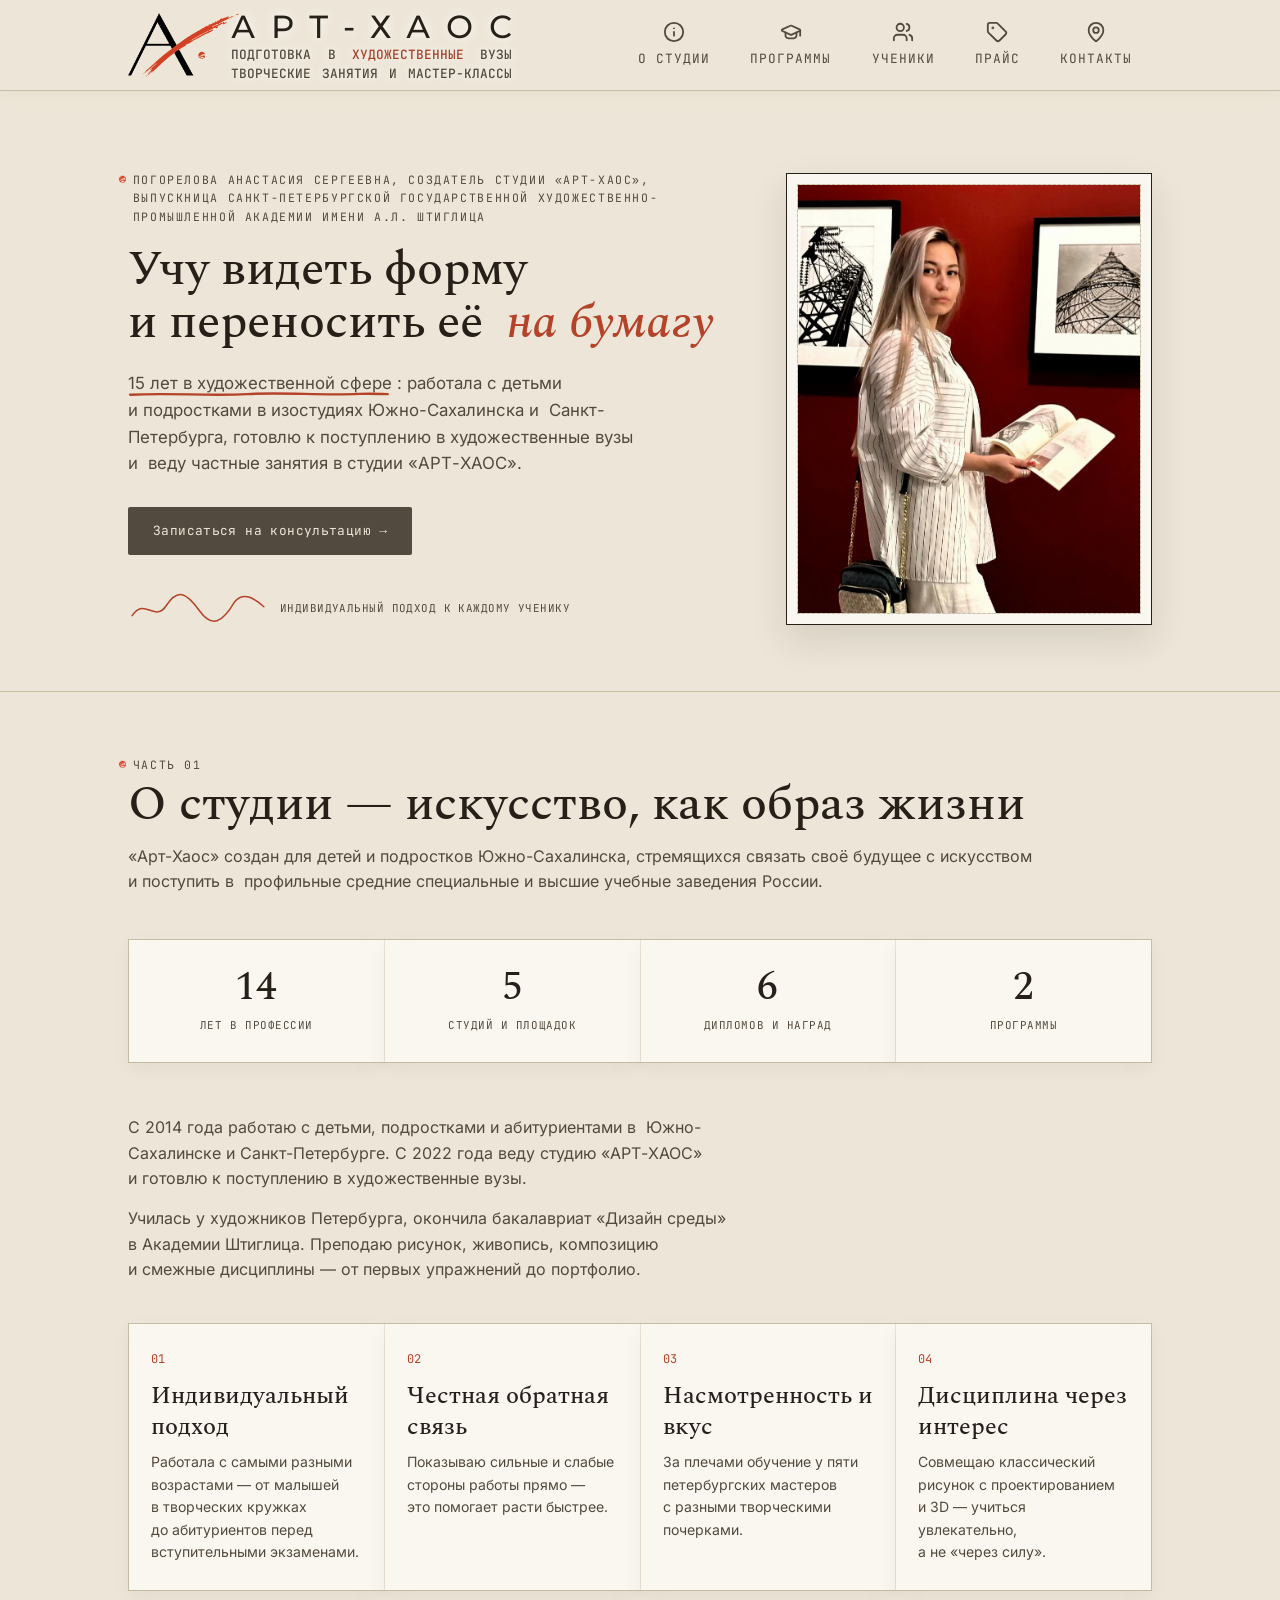
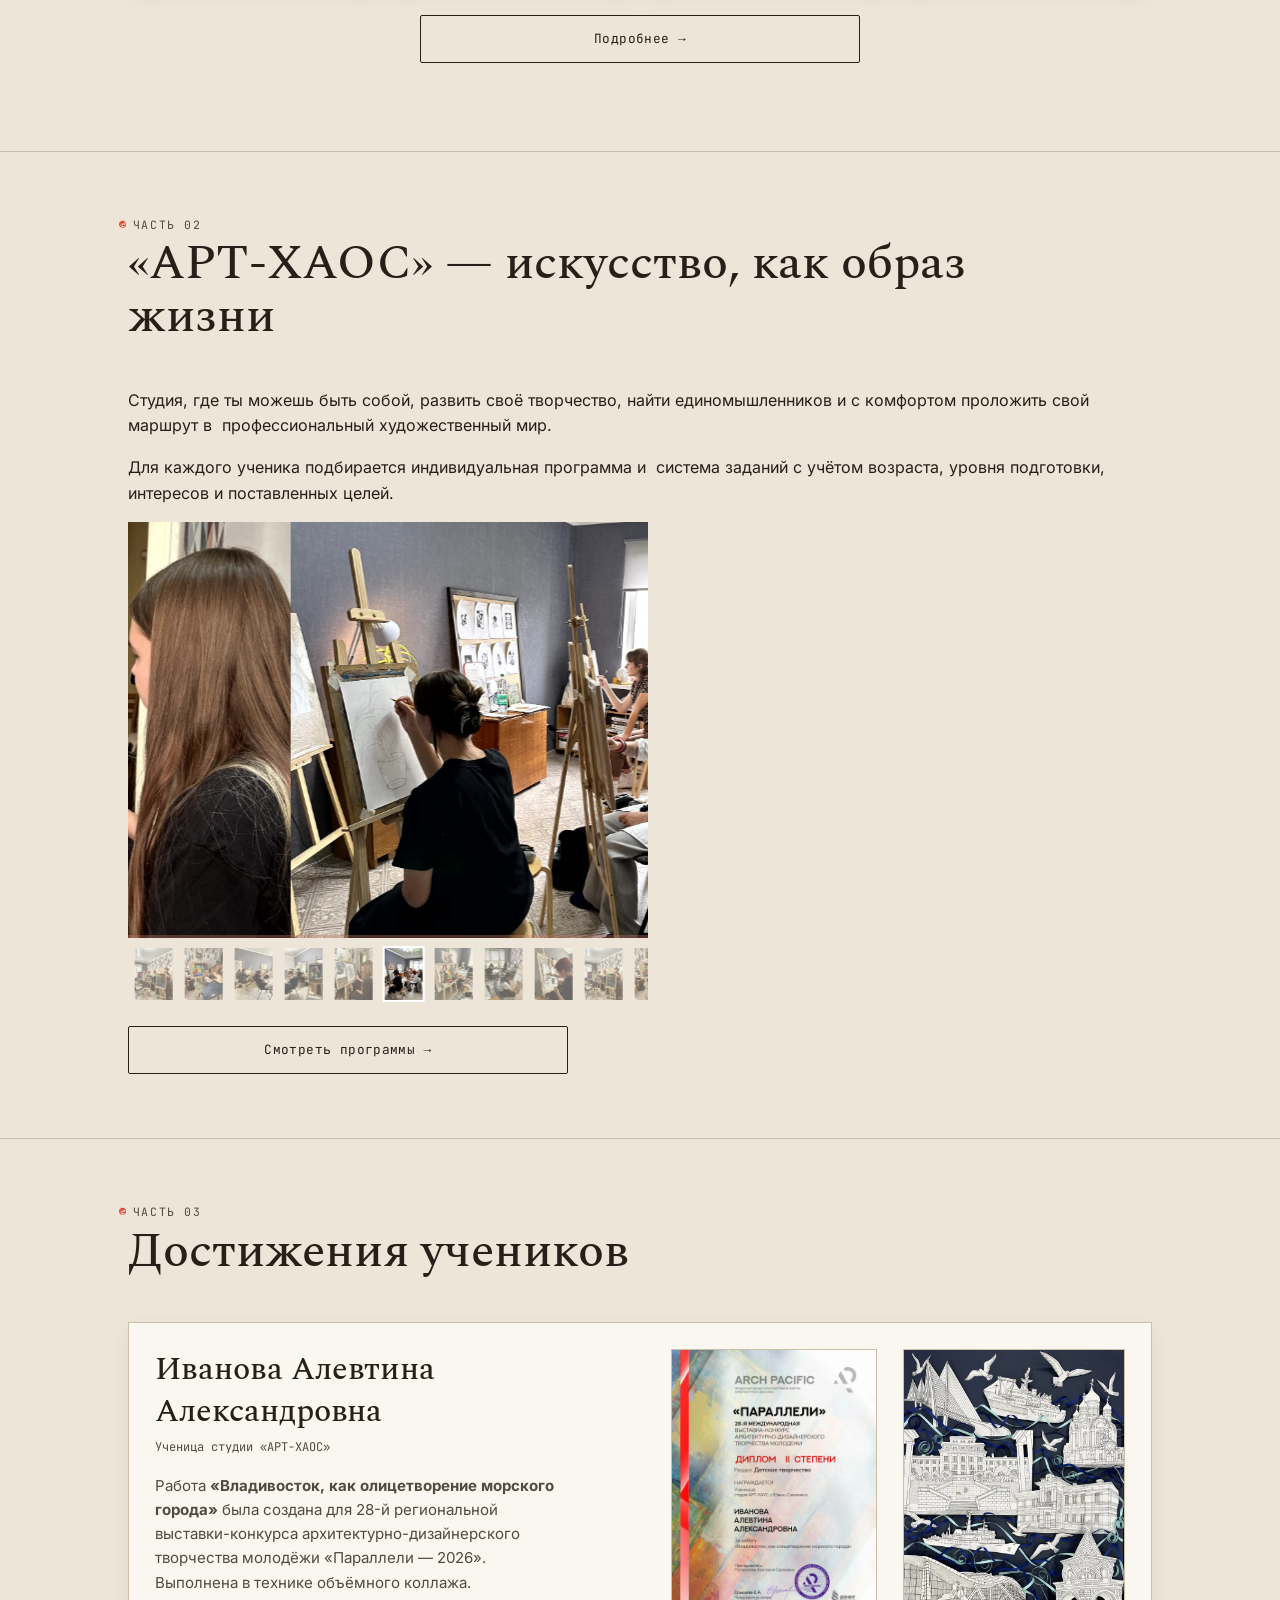
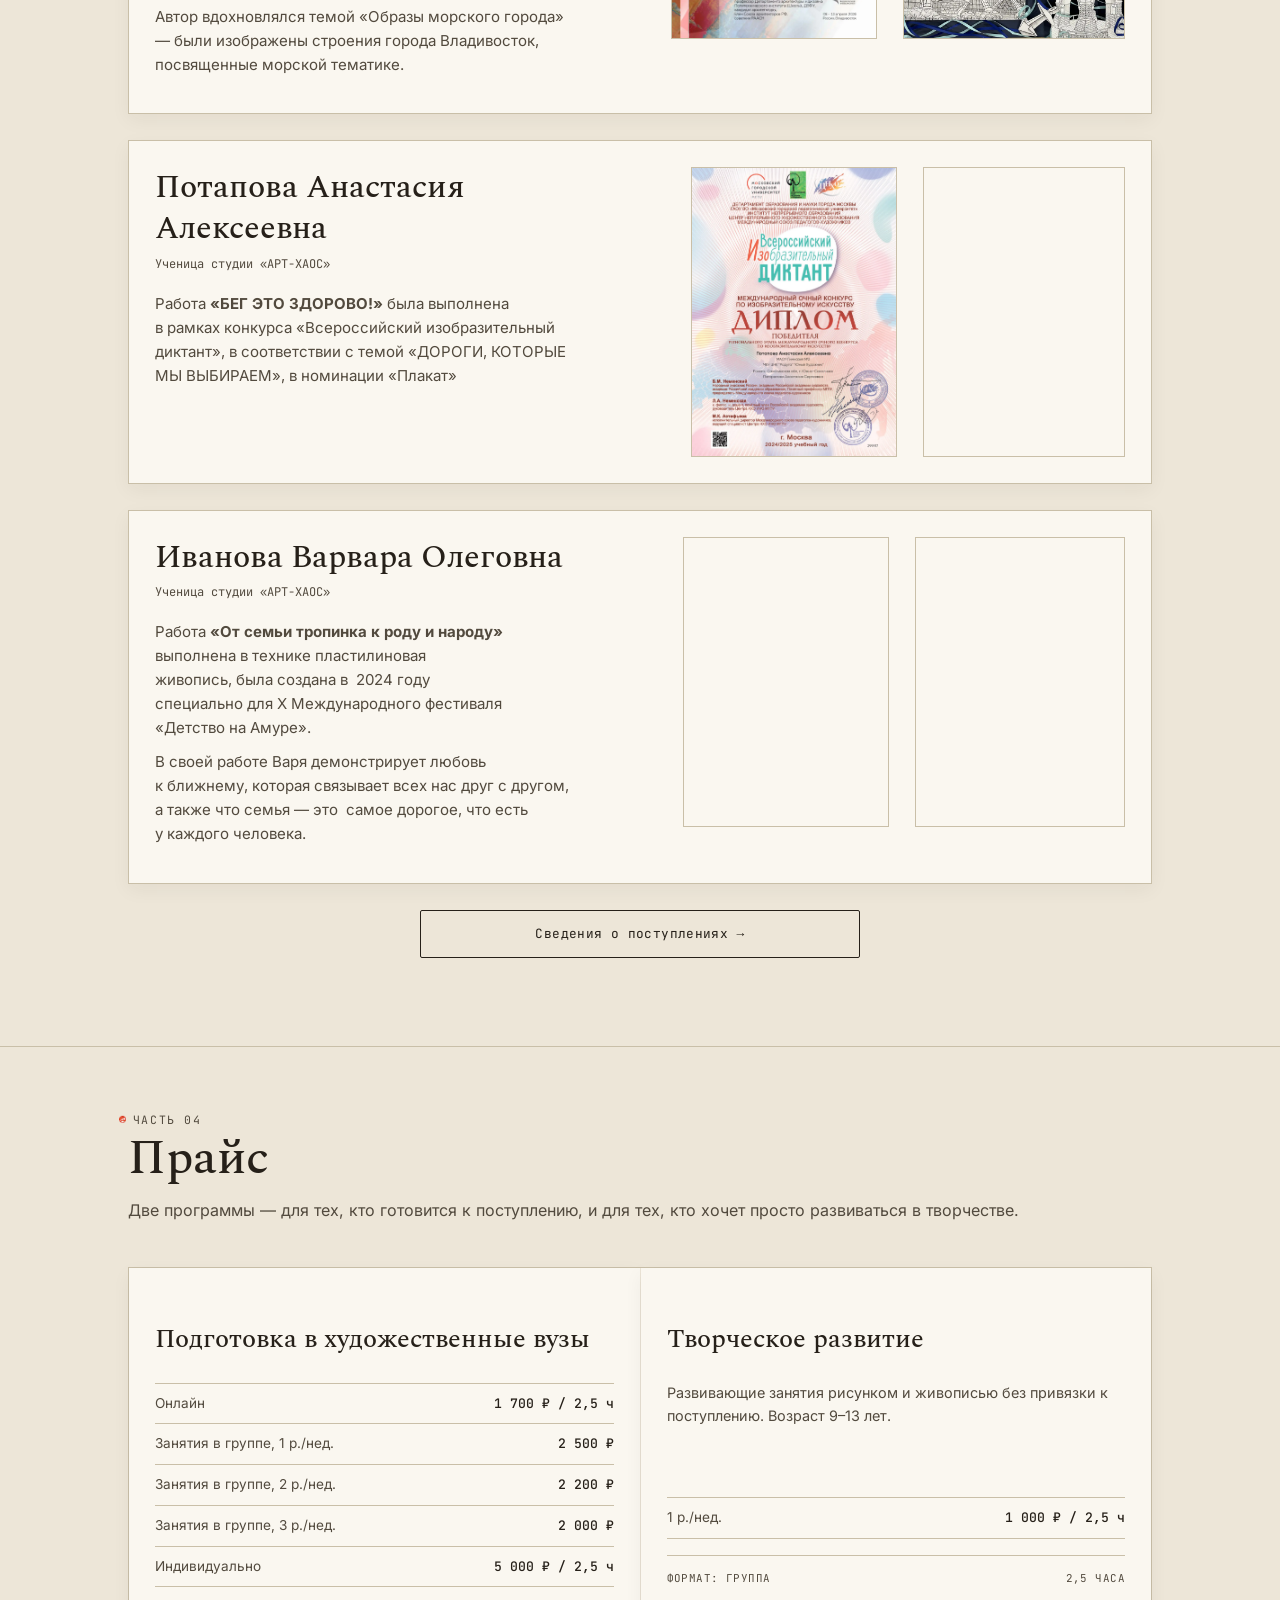
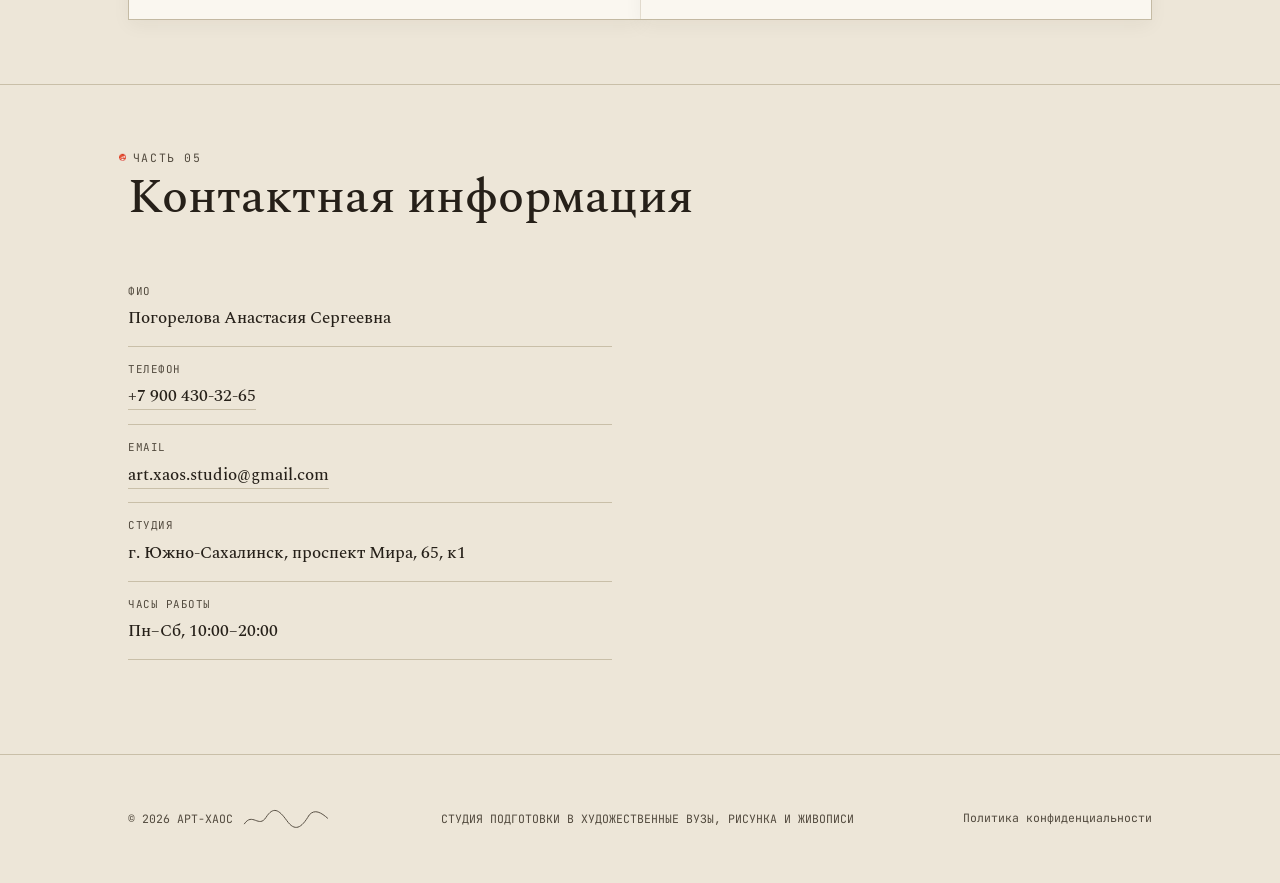
==== commit 81461a43: "Add files via upload" ====
--- a/index.html
+++ b/index.html
@@ -1,763 +1,845 @@
-<!doctype html>
-<html lang="ru">
-  <head>
-    <meta charset="UTF-8" />
-    <meta name="viewport" content="width=device-width, initial-scale=1.0" />
-    <title>АРТ-ХАОС — студия рисунка и живописи в Южно-Сахалинске</title>
-    <meta
-      name="description"
-      content="Студия АРТ-ХАОС в Южно-Сахалинске: индивидуальные и групповые занятия рисунком, живописью и композицией. Подготовка к поступлению в художественные вузы, развивающие программы для детей и взрослых."
-    />
-    <meta name="robots" content="index, follow" />
-
-    <meta
-      name="google-site-verification"
-      content="ucUJDMa3NqJ14XbPvTFCC5n2V8BBdkhprhs1ZfIjD64"
-    />
-    <meta name="yandex-verification" content="2a9662efda7031be" />
-
-    <meta name="author" content="Погорелова Анастасия Сергеевна" />
-    <meta name="theme-color" content="#EDE6D8" />
-    <link rel="canonical" href="https://art-xaos.github.io/" />
-
-    <meta property="og:type" content="website" />
-    <meta property="og:site_name" content="АРТ-ХАОС" />
-    <meta
-      property="og:title"
-      content="АРТ-ХАОС — студия рисунка и живописи в Южно-Сахалинске"
-    />
-    <meta
-      property="og:description"
-      content="Индивидуальные и групповые занятия рисунком, живописью и композицией. Подготовка к поступлению в художественные вузы."
-    />
-    <meta
-      property="og:image"
-      content="https://art-xaos.github.io/assets/images/og-image.png"
-    />
-    <meta
-      property="og:image:alt"
-      content="Студия рисунка и живописи АРТ-ХАОС в Южно-Сахалинске"
-    />
-    <meta property="og:image:width" content="1200" />
-    <meta property="og:image:height" content="630" />
-    <meta property="og:locale" content="ru_RU" />
-    <meta property="og:url" content="https://art-xaos.github.io/" />
-    <meta name="twitter:card" content="summary_large_image" />
-    <meta
-      name="twitter:title"
-      content="АРТ-ХАОС — студия рисунка и живописи в Южно-Сахалинске"
-    />
-    <meta
-      name="twitter:description"
-      content="Индивидуальные и групповые занятия рисунком, живописью и композицией. Подготовка к поступлению в художественные вузы."
-    />
-    <meta
-      name="twitter:image"
-      content="https://art-xaos.github.io/assets/images/og-image.png"
-    />
-    <meta
-      name="twitter:image:alt"
-      content="Студия рисунка и живописи АРТ-ХАОС в Южно-Сахалинске"
-    />
-
-    <link rel="icon" href="assets/images/favicon.ico" sizes="any" />
-    <link rel="icon" href="assets/images/favicon.svg" type="image/svg+xml" />
-    <link rel="apple-touch-icon" href="assets/images/apple-touch-icon.png" />
-    <link rel="manifest" href="assets/images/site.webmanifest" />
-
-    <script type="application/ld+json">
-      {
-        "@context": "https://schema.org",
-        "@graph": [
-          {
-            "@type": "WebSite",
-            "@id": "https://art-xaos.github.io/#website",
-            "url": "https://art-xaos.github.io/",
-            "name": "АРТ-ХАОС",
-            "inLanguage": "ru-RU",
-            "description": "Студия рисунка и живописи в Южно-Сахалинске."
-          },
-          {
-            "@type": "LocalBusiness",
-            "@id": "https://art-xaos.github.io/#studio",
-            "name": "АРТ-ХАОС",
-            "image": "https://art-xaos.github.io/assets/images/og-image.png",
-            "description": "Студия рисунка и живописи. Индивидуальные и групповые занятия рисунком, живописью и композицией, подготовка к поступлению в художественные вузы.",
-            "url": "https://art-xaos.github.io/",
-            "telephone": "+7-900-430-32-65",
-            "email": "art.xaos.studio@gmail.com",
-            "priceRange": "1000-5000 RUB",
-            "address": {
-              "@type": "PostalAddress",
-              "streetAddress": "проспект Мира, 65, к1",
-              "addressLocality": "Южно-Сахалинск",
-              "addressRegion": "Сахалинская область",
-              "addressCountry": "RU"
-            },
-            "openingHoursSpecification": {
-              "@type": "OpeningHoursSpecification",
-              "dayOfWeek": [
-                "Monday",
-                "Tuesday",
-                "Wednesday",
-                "Thursday",
-                "Friday",
-                "Saturday"
-              ],
-              "opens": "10:00",
-              "closes": "20:00"
-            },
-            "sameAs": ["https://t.me/ARThaosStudio"],
-            "founder": { "@id": "https://art-xaos.github.io/about/#person" }
-          },
-          {
-            "@type": "Person",
-            "@id": "https://art-xaos.github.io/about/#person",
-            "name": "Погорелова Анастасия Сергеевна",
-            "jobTitle": "Преподаватель рисунка и живописи",
-            "url": "https://art-xaos.github.io/about/",
-            "email": "art.xaos.studio@gmail.com",
-            "telephone": "+7-900-430-32-65",
-            "worksFor": { "@id": "https://art-xaos.github.io/#studio" }
-          }
-        ]
-      }
-    </script>
-
-    <link rel="stylesheet" href="assets/css/styles.css?v=11" />
-  </head>
-  <body>
-    <a href="#main-content" class="skip-link">Перейти к содержанию</a>
-
-    <header class="site-header">
-      <div class="nav-inner">
-        <a href="#top" class="logo">
-          <img
-            class="logo-mark"
-            alt="Логотип АРТ-ХАОС"
-            src="assets/images/logo-mark.png"
-          />
-          <span class="logo-text"
-            >АРТ-ХАОС<small>подготовка в художественные вузы</small></span
-          >
-        </a>
-        <ul class="tabs" id="tabs">
-          <li>
-            <a href="#about">О студии</a>
-          </li>
-          <li>
-            <a href="programs/">Программы</a>
-          </li>
-          <li>
-            <a href="#students">Ученики</a>
-          </li>
-          <li>
-            <a href="#programs">Прайс</a>
-          </li>
-          <li>
-            <a href="#contact">Контакты</a>
-          </li>
-        </ul>
-      </div>
-    </header>
-
-    <main id="main-content">
-      <!-- ============ HERO ============ -->
-      <section class="hero" id="top">
-        <div class="wrap hero-grid reveal-group">
-          <div class="reveal-group">
-            <div class="eyebrow">
-              <img
-                src="assets/images/favicon-32x32.png"
-                class="logo-dot"
-                alt=""
-              />
-              Погорелова Анастасия Сергеевна, создатель студии «АРТ-ХАОС»,
-              выпускница Санкт-Петербургской государственной
-              художественно-промышленной академии имени А.Л. Штиглица
-            </div>
-            <h1>Учу видеть форму —<br />и переносить её <em>на бумагу</em></h1>
-            <p class="lede">
-              15 лет в художественной сфере: работала с детьми и подростками в
-              изостудиях Южно-Сахалинска и Санкт-Петербурга, готовлю к
-              поступлению в художественные вузы и веду частные занятия в студии
-              «АРТ-ХАОС».
-            </p>
-            <div class="btn-row">
-              <a href="#contact" class="btn btn-primary"
-                >Записаться на консультацию →</a
-              >
-            </div>
-            <div class="hero-signature">
-              <svg
-                class="signature sig-draw"
-                viewBox="0 0 220 60"
-                width="140"
-                height="38"
-                fill="none"
-                stroke="currentColor"
-                stroke-width="2.4"
-                stroke-linecap="round"
-                stroke-linejoin="round"
-                aria-hidden="true"
-              >
-                <path
-                  d="M6 42 C 26 12, 42 54, 60 26 S 92 6, 112 34 S 148 54, 168 20 C 182 4, 198 14, 214 28"
-                />
-              </svg>
-              <span>Индивидуальный подход к каждому ученику</span>
-            </div>
-          </div>
-          <div class="hero-photo">
-            <div class="frame">
-              <div class="ph">
-                <img
-                  src="assets/images/teacher/photos/photo1.webp"
-                  alt="Портрет преподавателя"
-                  fetchpriority="high"
-                />
-              </div>
-            </div>
-            <!-- <span class="tag caps"
-              >Погорелова Анастасия Сергеевна — создатель студии</span
-            > -->
-          </div>
-        </div>
-      </section>
-
-      <!-- ============ ЧАСТЬ 1: О СЕБЕ ============ -->
-      <section class="block" id="about">
-        <div class="wrap reveal">
-          <div class="head reveal">
-            <div class="eyebrow">
-              <img
-                src="assets/images/favicon-32x32.png"
-                class="logo-dot"
-                alt=""
-              />Часть 01
-            </div>
-            <h2>О студии — искусство, как образ жизни</h2>
-            <p>
-              «Арт-Хаос» создан для детей и подростков Южно-Сахалинска,
-              стремящихся связать своё будущее с искусством и поступить в
-              профильные средние специальные и высшие учебные заведения России.
-            </p>
-          </div>
-
-          <div class="stats reveal-group">
-            <div class="stat">
-              <div class="num">
-                <span class="count" data-target="15">0</span>
-              </div>
-              <div class="label">лет в&nbsp;профессии</div>
-            </div>
-            <div class="stat">
-              <div class="num">
-                <span class="count" data-target="5">0</span>
-              </div>
-              <div class="label">студий и&nbsp;площадок</div>
-            </div>
-            <div class="stat">
-              <div class="num">
-                <span class="count" data-target="6">0</span>
-              </div>
-              <div class="label">дипломов и&nbsp;наград</div>
-            </div>
-            <div class="stat">
-              <div class="num">
-                <span class="count" data-target="2">0</span>
-              </div>
-              <div class="label">программы</div>
-            </div>
-          </div>
-
-          <div class="about-lead reveal">
-            <p>
-              С 2014 года работаю с детьми, подростками и абитуриентами в
-              Южно-Сахалинске и Санкт-Петербурге. С 2022 года веду студию
-              «АРТ-ХАОС» и готовлю к поступлению в художественные вузы.
-            </p>
-            <p>
-              Училась у художников Петербурга, окончила бакалавриат «Дизайн
-              среды» в Академии Штиглица. Преподаю рисунок, живопись, композицию
-              и смежные дисциплины — от первых упражнений до портфолио.
-            </p>
-          </div>
-
-          <div class="values reveal-group">
-            <div class="value">
-              <div class="n">01</div>
-              <h4>Индивидуальный подход</h4>
-              <p>
-                Работала с самыми разными возрастами — от малышей в творческих
-                кружках до абитуриентов перед вступительными экзаменами.
-              </p>
-            </div>
-            <div class="value">
-              <div class="n">02</div>
-              <h4>Честная обратная связь</h4>
-              <p>
-                Показываю сильные и слабые стороны работы прямо — это помогает
-                расти быстрее.
-              </p>
-            </div>
-            <div class="value">
-              <div class="n">03</div>
-              <h4>Насмотренность и вкус</h4>
-              <p>
-                За плечами обучение у пяти петербургских мастеров с разными
-                творческими почерками.
-              </p>
-            </div>
-            <div class="value">
-              <div class="n">04</div>
-              <h4>Дисциплина через интерес</h4>
-              <p>
-                Совмещаю классический рисунок с проектированием и 3D — учиться
-                увлекательно, а не «через силу».
-              </p>
-            </div>
-          </div>
-
-          <a href="about/" class="btn btn-ghost section-more btn-fixed"
-            >Подробнее →</a
-          >
-        </div>
-      </section>
-
-      <!-- ============ ЧАСТЬ 2: СТУДИЯ ============ -->
-      <section class="block" id="studio">
-        <div class="wrap reveal">
-          <div class="eyebrow">
-            <img
-              src="assets/images/favicon-32x32.png"
-              class="logo-dot"
-              alt=""
-            />Часть 02
-          </div>
-          <div class="carousel-grid">
-            <div>
-              <div class="head carousel-h">
-                <h2>«АРТ-ХАОС» — искусство, как образ жизни</h2>
-              </div>
-              <div>
-                <p>
-                  Студия, где ты можешь быть собой, развить своё творчество,
-                  найти единомышленников и с комфортом проложить свой маршрут в
-                  профессиональный художественный мир.
-                </p>
-                <p>
-                  Для каждого ученика подбирается индивидуальная программа и
-                  система заданий с учётом возраста, уровня подготовки,
-                  интересов и поставленных целей.
-                </p>
-              </div>
-            </div>
-            <div class="carousel reveal-group" data-carousel>
-              <!-- Фотографии этой конкретной карусели -->
-              <div class="carousel-images">
-                <img
-                  data-src="assets/images/studio/lq/5.jpg"
-                  data-thumb="assets/images/studio/lq/5-thumb.jpg"
-                  alt="Работа ученика"
-                />
-                <img
-                  data-src="assets/images/studio/lq/3.jpg"
-                  data-thumb="assets/images/studio/lq/3-thumb.jpg"
-                  alt="Работа ученика"
-                />
-                <img
-                  data-src="assets/images/studio/lq/8.jpg"
-                  data-thumb="assets/images/studio/lq/8-thumb.jpg"
-                  alt="Работа ученика"
-                />
-                <img
-                  data-src="assets/images/studio/lq/4.jpg"
-                  data-thumb="assets/images/studio/lq/4-thumb.jpg"
-                  alt="Работа ученика"
-                />
-                <img
-                  data-src="assets/images/studio/lq/1.jpg"
-                  data-thumb="assets/images/studio/lq/1-thumb.jpg"
-                  alt="Работа ученика"
-                />
-                <img
-                  data-src="assets/images/studio/lq/6.jpg"
-                  data-thumb="assets/images/studio/lq/6-thumb.jpg"
-                  alt="Работа ученика"
-                />
-                <img
-                  data-src="assets/images/studio/lq/7.jpg"
-                  data-thumb="assets/images/studio/lq/7-thumb.jpg"
-                  alt="Работа ученика"
-                />
-                <img
-                  data-src="assets/images/studio/lq/2.jpg"
-                  data-thumb="assets/images/studio/lq/2-thumb.jpg"
-                  alt="Работа ученика"
-                />
-                <img
-                  data-src="assets/images/studio/lq/9.jpg"
-                  data-thumb="assets/images/studio/lq/9-thumb.jpg"
-                  alt="Работа ученика"
-                />
-              </div>
-
-              <div class="stage">
-                <div class="slides"></div>
-
-                <!-- Левая и правая зоны клика -->
-                <div class="zone left" data-dir="-1"></div>
-                <div class="zone right" data-dir="1"></div>
-
-                <!-- Двойной прогресс -->
-                <div class="progress-track">
-                  <div class="progress">
-                    <div class="progress-bar progress-bar--back"></div>
-
-                    <div class="progress-bar progress-bar--front"></div>
-                  </div>
-                </div>
-              </div>
-
-              <!-- Лента миниатюр -->
-              <div class="thumbs">
-                <div class="thumbs-track"></div>
-              </div>
-            </div>
-          </div>
-          <a
-            href="programs/"
-            class="btn btn-ghost section-more btn-fixed"
-            style="margin: 24px 0px 0px"
-            >Смотреть программы →</a
-          >
-        </div>
-      </section>
-
-      <!-- ============ ЧАСТЬ 3: ДОСТИЖЕНИЯ УЧЕНИКОВ ============ -->
-      <section class="block" id="students">
-        <div class="wrap reveal">
-          <div class="head">
-            <div class="eyebrow">
-              <img
-                src="assets/images/favicon-32x32.png"
-                class="logo-dot"
-                alt=""
-              />Часть 03
-            </div>
-            <h2>Достижения учеников</h2>
-          </div>
-
-          <div class="student-card">
-            <div class="student-body">
-              <div>
-                <div class="student-id student-body-fixed">
-                  <h4>Иванова Алевтина Александровна</h4>
-                  <span>Ученица студии «АРТ-ХАОС»</span>
-                </div>
-                <p>
-                  Работа
-                  <strong
-                    >«Владивосток, как олицетворение морского города»</strong
-                  >
-                  была создана для 28-й региональной выставки-конкурса
-                  архитектурно-дизайнерского творчества молодёжи «Параллели —
-                  2026». Выполнена в технике объёмного коллажа.
-                </p>
-                <p>
-                  Автор вдохновлялся темой «Образы морского города» — были
-                  изображены строения города Владивосток, посвященные морской
-                  тематикe.
-                </p>
-              </div>
-
-              <div class="before-after">
-                <figure class="student-work">
-                  <div class="student-image">
-                    <img
-                      src="assets/images/students/awards/Иванова А. А..jpg"
-                      alt="Грамота Ивановой Алевтины Александровны"
-                      loading="lazy"
-                      decoding="async"
-                    />
-                  </div>
-                </figure>
-
-                <figure class="student-work">
-                  <div class="student-image">
-                    <img
-                      src="assets/images/students/art/Иванова А. А..jpg"
-                      alt="Работа Ивановой Алевтины Александровны"
-                      loading="lazy"
-                      decoding="async"
-                    />
-                  </div>
-                </figure>
-              </div>
-            </div>
-          </div>
-
-          <div class="student-card reveal">
-            <div class="student-body">
-              <div>
-                <div class="student-id student-body-fixed">
-                  <h4>Потапова Анастасия Алексеевна</h4>
-                  <span>Ученица студии «АРТ-ХАОС»</span>
-                </div>
-                <p>
-                  Работа <strong>«БЕГ ЭТО ЗДОРОВО!»</strong> была выполнена в
-                  рамках конкурса «Всероссийский изобразительный диктант», в
-                  соответствии с темой «ДОРОГИ, КОТОРЫЕ МЫ ВЫБИРАЕМ», в
-                  номинации «Плакат»
-                </p>
-              </div>
-
-              <div class="before-after">
-                <figure class="student-work">
-                  <div class="student-image">
-                    <img
-                      src="assets/images/students/awards/Потапова А. А..jpg"
-                      alt="Грамота Потаповой Анастасии Алексеевны"
-                      loading="lazy"
-                      decoding="async"
-                    />
-                  </div>
-                </figure>
-
-                <figure class="student-work">
-                  <div class="student-image">
-                    <img
-                      src="assets/images/students/art/Потапова А. А..jpg"
-                      alt="Работа Потаповой Анастасии Алексеевны"
-                      loading="lazy"
-                      decoding="async"
-                    />
-                  </div>
-                </figure>
-              </div>
-            </div>
-          </div>
-
-          <div class="student-card reveal">
-            <div class="student-body">
-              <div>
-                <div class="student-id student-body-fixed">
-                  <h4>Иванова Варвара Олеговна</h4>
-                  <span>Ученица студии «АРТ-ХАОС»</span>
-                </div>
-                <p>
-                  Работа
-                  <strong>«От семьи тропинка к роду и народу»</strong> выполнена
-                  в технике пластилиновая живопись, была создана в 2024 году
-                  специально для Х Международного фестиваля «Детство на Амуре».
-                </p>
-                <p>
-                  В своей работе Варя демонстрирует любовь к ближнему, которая
-                  связывает всех нас друг с другом, а также что семья — это
-                  самое дорогое, что есть у каждого человека.
-                </p>
-              </div>
-
-              <div class="before-after">
-                <figure class="student-work">
-                  <div class="student-image">
-                    <img
-                      src="assets/images/students/awards/Иванова В. О..jpg"
-                      alt="Грамота Ивановой Варвары Олеговны"
-                      loading="lazy"
-                      decoding="async"
-                    />
-                  </div>
-                </figure>
-
-                <figure class="student-work">
-                  <div class="student-image">
-                    <img
-                      src="assets/images/students/art/Иванова В. О..jpg"
-                      alt="Работа Ивановой Варвары Олеговны"
-                      loading="lazy"
-                      decoding="async"
-                    />
-                  </div>
-                </figure>
-              </div>
-            </div>
-          </div>
-
-          <a href="students-info/" class="btn btn-ghost section-more btn-fixed"
-            >Сведения о поступлениях →</a
-          >
-        </div>
-      </section>
-
-      <!-- ============ ЧАСТЬ 4: ПРОГРАММЫ ============ -->
-      <section class="block" id="programs">
-        <div class="wrap reveal">
-          <div class="head reveal-group">
-            <div class="eyebrow">
-              <img
-                src="assets/images/favicon-32x32.png"
-                class="logo-dot"
-                alt=""
-              />Часть 04
-            </div>
-            <h2>Программы обучения</h2>
-            <p>
-              Две программы — для тех, кто готовится к поступлению, и для тех,
-              кто хочет просто развиваться в творчестве.
-            </p>
-          </div>
-
-          <div class="programs reveal-group">
-            <div class="program">
-              <h3 class="text-fill">Подготовка в художественные вузы</h3>
-              <ul class="price-list">
-                <li><span>Онлайн</span><span>1 700 ₽ / 2,5 ч</span></li>
-                <li>
-                  <span>Занятия в группе, 1 р./нед.</span><span>2 500 ₽</span>
-                </li>
-                <li>
-                  <span>Занятия в группе, 2 р./нед.</span><span>2 200 ₽</span>
-                </li>
-                <li>
-                  <span>Занятия в группе, 3 р./нед.</span><span>2 000 ₽</span>
-                </li>
-                <li><span>Индивидуально</span><span>5 000 ₽ / 2,5 ч</span></li>
-              </ul>
-            </div>
-            <div class="program">
-              <h3 class="text-fill">Творческое развитие</h3>
-              <p>
-                Развивающие занятия рисунком и живописью без привязки к
-                поступлению. Возраст 9–13 лет.
-              </p>
-              <ul class="price-list">
-                <li><span>1 р./нед.</span><span>1 000 ₽ / 2,5 ч</span></li>
-              </ul>
-              <div class="meta">
-                <span>Формат: группа</span><span>2,5 часа</span>
-              </div>
-            </div>
-          </div>
-          <!-- <a href="programs/" class="btn btn-ghost section-more btn-fixed"
-            >Все варианты и вопросы →</a
-          > -->
-        </div>
-      </section>
-
-      <!-- ============ ЧАСТЬ 5: КОНТАКТЫ ============ -->
-      <section class="block" id="contact">
-        <div class="wrap reveal-group">
-          <div class="head">
-            <div class="eyebrow">
-              <img
-                src="assets/images/favicon-32x32.png"
-                class="logo-dot"
-                alt=""
-              />Часть 05
-            </div>
-            <h2>Контактная информация</h2>
-          </div>
-
-          <div class="contact-grid reveal-group">
-            <div>
-              <ul class="contact-list reveal-group">
-                <li>
-                  <span>ФИО</span><span>Погорелова Анастасия Сергеевна</span>
-                </li>
-                <li>
-                  <span>Телефон</span
-                  ><span><a href="tel:+79004303265">+7 900 430-32-65</a></span>
-                </li>
-                <li>
-                  <span>Email</span
-                  ><span
-                    ><a href="mailto:art.xaos.studio@gmail.com"
-                      >art.xaos.studio@gmail.com</a
-                    ></span
-                  >
-                </li>
-                <li>
-                  <span>Студия</span
-                  ><span>г. Южно-Сахалинск, проспект Мира, 65, к1</span>
-                </li>
-                <li><span>Часы работы</span><span>Пн–Сб, 10:00–20:00</span></li>
-              </ul>
-              <div class="eyebrow">
-                <img
-                  src="assets/images/favicon-32x32.png"
-                  class="logo-dot"
-                  alt=""
-                />Соцсети
-              </div>
-              <div class="social-row reveal-group">
-                <a
-                  href="https://t.me/ART_XAOS_Studio"
-                  target="_blank"
-                  rel="noopener"
-                  aria-label="Telegram"
-                  class="social-tg"
-                >
-                  <svg
-                    viewBox="0 0 448 512"
-                    fill="currentColor"
-                    aria-hidden="true"
-                  >
-                    <path
-                      d="M446.7 98.6l-67.6 318.8c-5.1 22.5-18.4 28.1-37.3 17.5l-103-75.9-49.7 47.8c-5.5 5.5-10.1 10.1-20.7 10.1l7.4-104.9 190.9-172.5c8.3-7.4-1.8-11.5-12.9-4.1L117.8 284 16.2 252.2c-22.1-6.9-22.5-22.1 4.6-32.7L418.2 66.4c18.4-6.9 34.5 4.1 28.5 32.2z"
-                    />
-                  </svg>
-                </a>
-              </div>
-            </div>
-          </div>
-        </div>
-      </section>
-    </main>
-
-    <footer class="site-footer">
-      <div class="wrap footer-content">
-        <span class="footer-brand">
-          © 2026 АРТ-ХАОС
-          <svg
-            class="signature footer-signature"
-            viewBox="0 0 220 60"
-            width="90"
-            height="24"
-            fill="none"
-            stroke="currentColor"
-            stroke-width="2.4"
-            stroke-linecap="round"
-            stroke-linejoin="round"
-            aria-hidden="true"
-          >
-            <path
-              d="M6 42 C 26 12, 42 54, 60 26 S 92 6, 112 34 S 148 54, 168 20 C 182 4, 198 14, 214 28"
-            />
-          </svg>
-        </span>
-        <span>СТУДИЯ ПОДГОТОВКИ В ХУДОЖЕСТВЕННЫЕ ВУЗЫ, РИСУНКА И ЖИВОПИСИ</span>
-      </div>
-    </footer>
-    <div class="scroll-progress" id="scroll-progress" aria-hidden="true">
-      <div class="scroll-progress-bar" id="scroll-progress-bar"></div>
-    </div>
-    <button class="to-top" id="to-top" aria-label="Наверх">
-      <svg
-        viewBox="0 0 24 24"
-        fill="none"
-        stroke="currentColor"
-        stroke-width="2"
-        stroke-linecap="round"
-        stroke-linejoin="round"
-        aria-hidden="true"
-      >
-        <path d="M12 19V5M5 12l7-7 7 7" />
-      </svg>
-    </button>
-    <script src="assets/js/global.js?v=4"></script>
-    <script src="assets/js/page-index.js?v=8"></script>
-    <script src="assets/js/carousel.js?v=5"></script>
-  </body>
-</html>
+<!doctype html>
+<html lang="ru">
+  <head>
+    <script>
+      document.documentElement.classList.add("is-loading");
+    </script>
+    <meta charset="UTF-8" />
+    <meta name="viewport" content="width=device-width, initial-scale=1.0" />
+    <title>АРТ-ХАОС — студия рисунка и живописи в Южно-Сахалинске</title>
+    <meta
+      name="description"
+      content="Студия АРТ-ХАОС в Южно-Сахалинске: индивидуальные и групповые занятия рисунком, живописью и композицией. Подготовка к поступлению в художественные вузы, развивающие программы для детей и взрослых."
+    />
+    <meta name="robots" content="index, follow" />
+
+    <meta
+      name="google-site-verification"
+      content="ucUJDMa3NqJ14XbPvTFCC5n2V8BBdkhprhs1ZfIjD64"
+    />
+    <meta name="yandex-verification" content="2a9662efda7031be" />
+
+    <meta name="author" content="Погорелова Анастасия Сергеевна" />
+    <meta name="theme-color" content="#EDE6D8" />
+    <link rel="canonical" href="https://art-xaos.github.io/" />
+
+    <meta property="og:type" content="website" />
+    <meta property="og:site_name" content="АРТ-ХАОС" />
+    <meta
+      property="og:title"
+      content="АРТ-ХАОС — студия рисунка и живописи в Южно-Сахалинске"
+    />
+    <meta
+      property="og:description"
+      content="Индивидуальные и групповые занятия рисунком, живописью и композицией. Подготовка к поступлению в художественные вузы."
+    />
+    <meta
+      property="og:image"
+      content="https://art-xaos.github.io/assets/images/og-image.png"
+    />
+    <meta
+      property="og:image:alt"
+      content="Студия рисунка и живописи АРТ-ХАОС в Южно-Сахалинске"
+    />
+    <meta property="og:image:width" content="1200" />
+    <meta property="og:image:height" content="630" />
+    <meta property="og:locale" content="ru_RU" />
+    <meta property="og:url" content="https://art-xaos.github.io/" />
+    <meta name="twitter:card" content="summary_large_image" />
+    <meta
+      name="twitter:title"
+      content="АРТ-ХАОС — студия рисунка и живописи в Южно-Сахалинске"
+    />
+    <meta
+      name="twitter:description"
+      content="Индивидуальные и групповые занятия рисунком, живописью и композицией. Подготовка к поступлению в художественные вузы."
+    />
+    <meta
+      name="twitter:image"
+      content="https://art-xaos.github.io/assets/images/og-image.png"
+    />
+    <meta
+      name="twitter:image:alt"
+      content="Студия рисунка и живописи АРТ-ХАОС в Южно-Сахалинске"
+    />
+
+    <link rel="icon" href="assets/images/favicon.ico" sizes="any" />
+    <link rel="icon" href="assets/images/favicon.svg" type="image/svg+xml" />
+    <link rel="apple-touch-icon" href="assets/images/apple-touch-icon.png" />
+    <link rel="manifest" href="assets/images/site.webmanifest" />
+
+    <script type="application/ld+json">
+      {
+        "@context": "https://schema.org",
+        "@graph": [
+          {
+            "@type": "WebSite",
+            "@id": "https://art-xaos.github.io/#website",
+            "url": "https://art-xaos.github.io/",
+            "name": "АРТ-ХАОС",
+            "inLanguage": "ru-RU",
+            "description": "Студия рисунка и живописи в Южно-Сахалинске."
+          },
+          {
+            "@type": "LocalBusiness",
+            "@id": "https://art-xaos.github.io/#studio",
+            "name": "АРТ-ХАОС",
+            "image": "https://art-xaos.github.io/assets/images/og-image.png",
+            "description": "Студия рисунка и живописи. Индивидуальные и групповые занятия рисунком, живописью и композицией, подготовка к поступлению в художественные вузы.",
+            "url": "https://art-xaos.github.io/",
+            "telephone": "+7-900-430-32-65",
+            "email": "art.xaos.studio@gmail.com",
+            "priceRange": "1000-5000 RUB",
+            "address": {
+              "@type": "PostalAddress",
+              "streetAddress": "проспект Мира, 65, к1",
+              "addressLocality": "Южно-Сахалинск",
+              "addressRegion": "Сахалинская область",
+              "addressCountry": "RU"
+            },
+            "openingHoursSpecification": {
+              "@type": "OpeningHoursSpecification",
+              "dayOfWeek": [
+                "Monday",
+                "Tuesday",
+                "Wednesday",
+                "Thursday",
+                "Friday",
+                "Saturday"
+              ],
+              "opens": "10:00",
+              "closes": "20:00"
+            },
+            "sameAs": ["https://t.me/ARThaosStudio"],
+            "founder": { "@id": "https://art-xaos.github.io/about/#person" }
+          },
+          {
+            "@type": "Person",
+            "@id": "https://art-xaos.github.io/about/#person",
+            "name": "Погорелова Анастасия Сергеевна",
+            "jobTitle": "Преподаватель рисунка и живописи",
+            "url": "https://art-xaos.github.io/about/",
+            "email": "art.xaos.studio@gmail.com",
+            "telephone": "+7-900-430-32-65",
+            "worksFor": { "@id": "https://art-xaos.github.io/#studio" }
+          }
+        ]
+      }
+    </script>
+    <link
+      rel="preload"
+      href="assets/fonts/inter-cyrillic.woff2"
+      as="font"
+      type="font/woff2"
+      crossorigin
+    />
+    <link
+      rel="preload"
+      href="assets/fonts/spectral-500-cyrillic.woff2"
+      as="font"
+      type="font/woff2"
+      crossorigin
+    />
+    <link
+      rel="preload"
+      href="assets/fonts/spectral-italic-500-cyrillic.woff2"
+      as="font"
+      type="font/woff2"
+      crossorigin
+    />
+    <link
+      rel="preload"
+      href="assets/fonts/jetbrains-mono-cyrillic.woff2"
+      as="font"
+      type="font/woff2"
+      crossorigin
+    />
+    <link
+      rel="preload"
+      href="assets/fonts/Montserrat-VariableFont_wght.woff2"
+      as="font"
+      type="font/woff2"
+      crossorigin
+    />
+    <link rel="stylesheet" href="assets/css/styles.css?v=32" />
+  </head>
+  <body>
+    <div class="page-loader" role="status" aria-live="polite">
+      <span class="page-loader__mark" aria-hidden="true"></span>
+      <span class="page-loader__label">АРТ-ХАОС</span>
+      <span class="page-loader__caption">Загружаем студию</span>
+    </div>
+    <a href="#main-content" class="skip-link">Перейти к содержанию</a>
+
+    <header class="site-header">
+      <div class="nav-inner">
+        <a href="#top" class="logo">
+          <img
+            class="logo-mark"
+            alt="Логотип АРТ-ХАОС"
+            src="assets/images/logo-mark.png"
+          />
+          <span class="logo-text">
+            <span class="logo-title">АРТ-ХАОС</span>
+            <small>
+              подготовка в
+              <span style="color: var(--red-text)">художественные</span>
+              вузы
+            </small>
+            <small>творческие занятия и мастер-классы</small>
+          </span>
+        </a>
+        <ul class="tabs" id="tabs">
+          <li>
+            <a href="#about">О студии</a>
+          </li>
+          <li>
+            <a href="programs/">Программы</a>
+          </li>
+          <li>
+            <a href="#students">Ученики</a>
+          </li>
+          <li>
+            <a href="#programs">Прайс</a>
+          </li>
+          <li>
+            <a href="#contact">Контакты</a>
+          </li>
+        </ul>
+      </div>
+    </header>
+
+    <main id="main-content">
+      <!-- ============ HERO ============ -->
+      <section class="hero" id="top">
+        <div class="wrap hero-grid reveal-group">
+          <div class="reveal-group">
+            <div class="eyebrow">
+              <img
+                src="assets/images/favicon-32x32.png"
+                class="logo-dot"
+                alt=""
+              />
+              Погорелова Анастасия Сергеевна, создатель студии «АРТ-ХАОС»,
+              выпускница Санкт-Петербургской государственной
+              художественно-промышленной академии имени А.Л. Штиглица
+            </div>
+            <h1>
+              Учу видеть форму
+              <br />
+              и переносить её
+              <em>на бумагу</em>
+            </h1>
+            <p class="lede">
+              <span class="u-mark">15 лет в художественной сфере</span>
+              : работала с детьми и подростками в изостудиях Южно-Сахалинска и
+              Санкт-Петербурга, готовлю к поступлению в художественные вузы и
+              веду частные занятия в студии «АРТ-ХАОС».
+            </p>
+            <div class="btn-row">
+              <a href="#contact" class="btn btn-primary">
+                Записаться на консультацию →
+              </a>
+            </div>
+            <div class="hero-signature">
+              <svg
+                class="signature sig-draw"
+                viewBox="0 0 220 60"
+                width="140"
+                height="38"
+                fill="none"
+                stroke="currentColor"
+                stroke-width="2.4"
+                stroke-linecap="round"
+                stroke-linejoin="round"
+                aria-hidden="true"
+              >
+                <path
+                  d="M6 42 C 26 12, 42 54, 60 26 S 92 6, 112 34 S 148 54, 168 20 C 182 4, 198 14, 214 28"
+                />
+              </svg>
+              <span>Индивидуальный подход к каждому ученику</span>
+            </div>
+          </div>
+          <div class="hero-photo">
+            <div class="frame">
+              <div class="ph">
+                <img
+                  src="assets/images/teacher/photos/photo1.webp"
+                  alt="Портрет преподавателя"
+                  fetchpriority="high"
+                />
+              </div>
+            </div>
+            <!-- <span class="tag caps">
+              Погорелова Анастасия Сергеевна,
+              <br />
+              основатель студии «АРТ-ХАОС»
+            </span> -->
+          </div>
+        </div>
+      </section>
+
+      <!-- ============ ЧАСТЬ 1: О СЕБЕ ============ -->
+      <section class="block" id="about">
+        <div class="wrap reveal">
+          <div class="head reveal">
+            <div class="eyebrow">
+              <img
+                src="assets/images/favicon-32x32.png"
+                class="logo-dot"
+                alt=""
+              />
+              Часть 01
+            </div>
+            <h2>О студии — искусство, как образ жизни</h2>
+            <p>
+              «Арт-Хаос» создан для детей и подростков Южно-Сахалинска,
+              стремящихся связать своё будущее с искусством и поступить в
+              профильные средние специальные и высшие учебные заведения России.
+            </p>
+          </div>
+
+          <div class="stats reveal-group">
+            <div class="stat">
+              <div class="num">
+                <span class="count" data-target="15">0</span>
+              </div>
+              <div class="label">лет в&nbsp;профессии</div>
+            </div>
+            <div class="stat">
+              <div class="num">
+                <span class="count" data-target="5">0</span>
+              </div>
+              <div class="label">студий и&nbsp;площадок</div>
+            </div>
+            <div class="stat">
+              <div class="num">
+                <span class="count" data-target="6">0</span>
+              </div>
+              <div class="label">дипломов и&nbsp;наград</div>
+            </div>
+            <div class="stat">
+              <div class="num">
+                <span class="count" data-target="2">0</span>
+              </div>
+              <div class="label">программы</div>
+            </div>
+          </div>
+
+          <div class="about-lead reveal">
+            <p>
+              С 2014 года работаю с детьми, подростками и абитуриентами в
+              Южно-Сахалинске и Санкт-Петербурге. С 2022 года веду студию
+              «АРТ-ХАОС» и готовлю к поступлению в художественные вузы.
+            </p>
+            <p>
+              Училась у художников Петербурга, окончила бакалавриат «Дизайн
+              среды» в Академии Штиглица. Преподаю рисунок, живопись, композицию
+              и смежные дисциплины — от первых упражнений до портфолио.
+            </p>
+          </div>
+
+          <div class="values reveal-group">
+            <div class="value">
+              <div class="n">01</div>
+              <h4>Индивидуальный подход</h4>
+              <p>
+                Работала с самыми разными возрастами — от малышей в творческих
+                кружках до абитуриентов перед вступительными экзаменами.
+              </p>
+            </div>
+            <div class="value">
+              <div class="n">02</div>
+              <h4>Честная обратная связь</h4>
+              <p>
+                Показываю сильные и слабые стороны работы прямо — это помогает
+                расти быстрее.
+              </p>
+            </div>
+            <div class="value">
+              <div class="n">03</div>
+              <h4>Насмотренность и вкус</h4>
+              <p>
+                За плечами обучение у пяти петербургских мастеров с разными
+                творческими почерками.
+              </p>
+            </div>
+            <div class="value">
+              <div class="n">04</div>
+              <h4>Дисциплина через интерес</h4>
+              <p>
+                Совмещаю классический рисунок с проектированием и 3D — учиться
+                увлекательно, а не «через силу».
+              </p>
+            </div>
+          </div>
+
+          <a href="about/" class="btn btn-ghost section-more btn-fixed">
+            Подробнее →
+          </a>
+        </div>
+      </section>
+
+      <!-- ============ ЧАСТЬ 2: СТУДИЯ ============ -->
+      <section class="block" id="studio">
+        <div class="wrap reveal">
+          <div class="eyebrow">
+            <img
+              src="assets/images/favicon-32x32.png"
+              class="logo-dot"
+              alt=""
+            />
+            Часть 02
+          </div>
+          <div class="carousel-grid">
+            <div>
+              <div class="head carousel-h reveal">
+                <h2>«АРТ-ХАОС» — искусство, как образ жизни</h2>
+              </div>
+              <div>
+                <p>
+                  Студия, где ты можешь быть собой, развить своё творчество,
+                  найти единомышленников и с комфортом проложить свой маршрут в
+                  профессиональный художественный мир.
+                </p>
+                <p>
+                  Для каждого ученика подбирается индивидуальная программа и
+                  система заданий с учётом возраста, уровня подготовки,
+                  интересов и поставленных целей.
+                </p>
+              </div>
+            </div>
+            <div class="carousel reveal-group" data-carousel>
+              <!-- Фотографии этой конкретной карусели -->
+              <div class="carousel-images">
+                <img
+                  data-src="assets/images/studio/lq/5.jpg"
+                  data-thumb="assets/images/studio/lq/5-thumb.jpg"
+                  alt="Работа ученика"
+                />
+                <img
+                  data-src="assets/images/studio/lq/3.jpg"
+                  data-thumb="assets/images/studio/lq/3-thumb.jpg"
+                  alt="Работа ученика"
+                />
+                <img
+                  data-src="assets/images/studio/lq/8.jpg"
+                  data-thumb="assets/images/studio/lq/8-thumb.jpg"
+                  alt="Работа ученика"
+                />
+                <img
+                  data-src="assets/images/studio/lq/4.jpg"
+                  data-thumb="assets/images/studio/lq/4-thumb.jpg"
+                  alt="Работа ученика"
+                />
+                <img
+                  data-src="assets/images/studio/lq/1.jpg"
+                  data-thumb="assets/images/studio/lq/1-thumb.jpg"
+                  alt="Работа ученика"
+                />
+                <img
+                  data-src="assets/images/studio/lq/6.jpg"
+                  data-thumb="assets/images/studio/lq/6-thumb.jpg"
+                  alt="Работа ученика"
+                />
+                <img
+                  data-src="assets/images/studio/lq/7.jpg"
+                  data-thumb="assets/images/studio/lq/7-thumb.jpg"
+                  alt="Работа ученика"
+                />
+                <img
+                  data-src="assets/images/studio/lq/2.jpg"
+                  data-thumb="assets/images/studio/lq/2-thumb.jpg"
+                  alt="Работа ученика"
+                />
+                <img
+                  data-src="assets/images/studio/lq/9.jpg"
+                  data-thumb="assets/images/studio/lq/9-thumb.jpg"
+                  alt="Работа ученика"
+                />
+              </div>
+
+              <div class="stage">
+                <div class="slides"></div>
+
+                <!-- Левая и правая зоны клика -->
+                <div class="zone left" data-dir="-1"></div>
+                <div class="zone right" data-dir="1"></div>
+
+                <!-- Двойной прогресс -->
+                <div class="progress-track">
+                  <div class="progress">
+                    <div class="progress-bar progress-bar--back"></div>
+
+                    <div class="progress-bar progress-bar--front"></div>
+                  </div>
+                </div>
+              </div>
+
+              <!-- Лента миниатюр -->
+              <div class="thumbs">
+                <div class="thumbs-track"></div>
+              </div>
+            </div>
+          </div>
+          <a
+            href="programs/"
+            class="btn btn-ghost section-more btn-fixed"
+            style="margin: 24px 0px 0px"
+          >
+            Смотреть программы →
+          </a>
+        </div>
+      </section>
+
+      <!-- ============ ЧАСТЬ 3: ДОСТИЖЕНИЯ УЧЕНИКОВ ============ -->
+      <section class="block" id="students">
+        <div class="wrap reveal">
+          <div class="head reveal">
+            <div class="eyebrow">
+              <img
+                src="assets/images/favicon-32x32.png"
+                class="logo-dot"
+                alt=""
+              />
+              Часть 03
+            </div>
+            <h2>Достижения учеников</h2>
+          </div>
+
+          <div class="student-card reveal">
+            <div class="student-body">
+              <div>
+                <div class="student-id student-body-fixed">
+                  <h4>Иванова Алевтина Александровна</h4>
+                  <span>Ученица студии «АРТ-ХАОС»</span>
+                </div>
+                <p>
+                  Работа
+                  <strong>
+                    «Владивосток, как олицетворение морского города»
+                  </strong>
+                  была создана для 28-й региональной выставки-конкурса
+                  архитектурно-дизайнерского творчества молодёжи «Параллели —
+                  2026». Выполнена в технике объёмного коллажа.
+                </p>
+                <p>
+                  Автор вдохновлялся темой «Образы морского города» — были
+                  изображены строения города Владивосток, посвященные морской
+                  тематикe.
+                </p>
+              </div>
+
+              <div class="before-after">
+                <figure class="student-work">
+                  <div class="student-image">
+                    <img
+                      src="assets/images/students/awards/photo-001-2.webp"
+                      alt="Грамота Ивановой Алевтины Александровны"
+                      loading="lazy"
+                      decoding="async"
+                    />
+                  </div>
+                </figure>
+
+                <figure class="student-work">
+                  <div class="student-image">
+                    <img
+                      src="assets/images/students/art/photo-001-1.webp"
+                      alt="Работа Ивановой Алевтины Александровны"
+                      loading="lazy"
+                      decoding="async"
+                    />
+                  </div>
+                </figure>
+              </div>
+            </div>
+          </div>
+
+          <div class="student-card reveal">
+            <div class="student-body">
+              <div>
+                <div class="student-id student-body-fixed">
+                  <h4>Потапова Анастасия Алексеевна</h4>
+                  <span>Ученица студии «АРТ-ХАОС»</span>
+                </div>
+                <p>
+                  Работа
+                  <strong>«БЕГ ЭТО ЗДОРОВО!»</strong>
+                  была выполнена в рамках конкурса «Всероссийский
+                  изобразительный диктант», в соответствии с темой «ДОРОГИ,
+                  КОТОРЫЕ МЫ ВЫБИРАЕМ», в номинации «Плакат»
+                </p>
+              </div>
+
+              <div class="before-after">
+                <figure class="student-work">
+                  <div class="student-image">
+                    <img
+                      src="assets/images/students/awards/photo-003-2.webp"
+                      alt="Грамота Потаповой Анастасии Алексеевны"
+                      loading="lazy"
+                      decoding="async"
+                    />
+                  </div>
+                </figure>
+
+                <figure class="student-work">
+                  <div class="student-image">
+                    <img
+                      src="assets/images/students/art/photo-003-1.webp"
+                      alt="Работа Потаповой Анастасии Алексеевны"
+                      loading="lazy"
+                      decoding="async"
+                    />
+                  </div>
+                </figure>
+              </div>
+            </div>
+          </div>
+
+          <div class="student-card reveal">
+            <div class="student-body">
+              <div>
+                <div class="student-id student-body-fixed">
+                  <h4>Иванова Варвара Олеговна</h4>
+                  <span>Ученица студии «АРТ-ХАОС»</span>
+                </div>
+                <p>
+                  Работа
+                  <strong>«От семьи тропинка к роду и народу»</strong>
+                  выполнена в технике пластилиновая живопись, была создана в
+                  2024 году специально для Х Международного фестиваля «Детство
+                  на Амуре».
+                </p>
+                <p>
+                  В своей работе Варя демонстрирует любовь к ближнему, которая
+                  связывает всех нас друг с другом, а также что семья — это
+                  самое дорогое, что есть у каждого человека.
+                </p>
+              </div>
+
+              <div class="before-after">
+                <figure class="student-work">
+                  <div class="student-image">
+                    <img
+                      src="assets/images/students/awards/photo-002-2.webp"
+                      alt="Грамота Ивановой Варвары Олеговны"
+                      loading="lazy"
+                      decoding="async"
+                    />
+                  </div>
+                </figure>
+
+                <figure class="student-work">
+                  <div class="student-image">
+                    <img
+                      src="assets/images/students/art/photo-002-1.webp"
+                      alt="Работа Ивановой Варвары Олеговны"
+                      loading="lazy"
+                      decoding="async"
+                    />
+                  </div>
+                </figure>
+              </div>
+            </div>
+          </div>
+
+          <a href="students-info/" class="btn btn-ghost section-more btn-fixed">
+            Сведения о поступлениях →
+          </a>
+        </div>
+      </section>
+
+      <!-- ============ ЧАСТЬ 4: ПРОГРАММЫ ============ -->
+      <section class="block" id="programs">
+        <div class="wrap reveal">
+          <div class="head reveal-group">
+            <div class="eyebrow">
+              <img
+                src="assets/images/favicon-32x32.png"
+                class="logo-dot"
+                alt=""
+              />
+              Часть 04
+            </div>
+            <h2>Прайс</h2>
+            <p>
+              Две программы — для тех, кто готовится к поступлению, и для тех,
+              кто хочет просто развиваться в творчестве.
+            </p>
+          </div>
+
+          <div class="programs reveal-group">
+            <div class="program">
+              <h3 class="text-fill">Подготовка в художественные вузы</h3>
+              <ul class="price-list">
+                <li>
+                  <span>Онлайн</span>
+                  <span>1 700 ₽ / 2,5 ч</span>
+                </li>
+                <li>
+                  <span>Занятия в группе, 1 р./нед.</span>
+                  <span>2 500 ₽</span>
+                </li>
+                <li>
+                  <span>Занятия в группе, 2 р./нед.</span>
+                  <span>2 200 ₽</span>
+                </li>
+                <li>
+                  <span>Занятия в группе, 3 р./нед.</span>
+                  <span>2 000 ₽</span>
+                </li>
+                <li>
+                  <span>Индивидуально</span>
+                  <span>5 000 ₽ / 2,5 ч</span>
+                </li>
+              </ul>
+            </div>
+            <div class="program">
+              <h3 class="text-fill">Творческое развитие</h3>
+              <p>
+                Развивающие занятия рисунком и живописью без привязки к
+                поступлению. Возраст 9–13 лет.
+              </p>
+              <ul class="price-list">
+                <li>
+                  <span>1 р./нед.</span>
+                  <span>1 000 ₽ / 2,5 ч</span>
+                </li>
+              </ul>
+              <div class="meta">
+                <span>Формат: группа</span>
+                <span>2,5 часа</span>
+              </div>
+            </div>
+          </div>
+          <!-- <a href="programs/" class="btn btn-ghost section-more btn-fixed"
+            >Все варианты и вопросы →</a
+          > -->
+        </div>
+      </section>
+
+      <!-- ============ ЧАСТЬ 5: КОНТАКТЫ ============ -->
+      <section class="block" id="contact">
+        <div class="wrap reveal-group">
+          <div class="head">
+            <div class="eyebrow">
+              <img
+                src="assets/images/favicon-32x32.png"
+                class="logo-dot"
+                alt=""
+              />
+              Часть 05
+            </div>
+            <h2>Контактная информация</h2>
+          </div>
+
+          <div class="contact-grid reveal-group">
+            <div>
+              <ul class="contact-list reveal-group">
+                <li>
+                  <span>ФИО</span>
+                  <span>Погорелова Анастасия Сергеевна</span>
+                </li>
+                <li>
+                  <span>Телефон</span>
+                  <span><a href="tel:+79004303265">+7 900 430-32-65</a></span>
+                </li>
+                <li>
+                  <span>Email</span>
+                  <span>
+                    <a href="mailto:art.xaos.studio@gmail.com">
+                      art.xaos.studio@gmail.com
+                    </a>
+                  </span>
+                </li>
+                <li>
+                  <span>Студия</span>
+                  <span>г. Южно-Сахалинск, проспект Мира, 65, к1</span>
+                </li>
+                <li>
+                  <span>Часы работы</span>
+                  <span>Пн–Сб, 10:00–20:00</span>
+                </li>
+              </ul>
+              <div class="eyebrow">
+                <img
+                  src="assets/images/favicon-32x32.png"
+                  class="logo-dot"
+                  alt=""
+                />
+                Соцсети
+              </div>
+              <div class="social-row reveal-group">
+                <a
+                  href="https://t.me/ART_XAOS_Studio"
+                  target="_blank"
+                  rel="noopener"
+                  aria-label="Telegram"
+                  class="social-tg"
+                >
+                  <svg
+                    viewBox="0 0 448 512"
+                    fill="currentColor"
+                    aria-hidden="true"
+                  >
+                    <path
+                      d="M446.7 98.6l-67.6 318.8c-5.1 22.5-18.4 28.1-37.3 17.5l-103-75.9-49.7 47.8c-5.5 5.5-10.1 10.1-20.7 10.1l7.4-104.9 190.9-172.5c8.3-7.4-1.8-11.5-12.9-4.1L117.8 284 16.2 252.2c-22.1-6.9-22.5-22.1 4.6-32.7L418.2 66.4c18.4-6.9 34.5 4.1 28.5 32.2z"
+                    />
+                  </svg>
+                </a>
+              </div>
+            </div>
+          </div>
+        </div>
+      </section>
+    </main>
+
+    <footer class="site-footer">
+      <div class="wrap footer-content">
+        <span class="footer-brand">
+          © 2026 АРТ-ХАОС
+          <svg
+            class="signature footer-signature"
+            viewBox="0 0 220 60"
+            width="90"
+            height="24"
+            fill="none"
+            stroke="currentColor"
+            stroke-width="2.4"
+            stroke-linecap="round"
+            stroke-linejoin="round"
+            aria-hidden="true"
+          >
+            <path
+              d="M6 42 C 26 12, 42 54, 60 26 S 92 6, 112 34 S 148 54, 168 20 C 182 4, 198 14, 214 28"
+            />
+          </svg>
+        </span>
+        <span>СТУДИЯ ПОДГОТОВКИ В ХУДОЖЕСТВЕННЫЕ ВУЗЫ, РИСУНКА И ЖИВОПИСИ</span>
+        <a href="privacy/">Политика конфиденциальности</a>
+      </div>
+    </footer>
+    <div class="scroll-progress" id="scroll-progress" aria-hidden="true">
+      <div class="scroll-progress-bar" id="scroll-progress-bar"></div>
+    </div>
+    <button class="to-top" id="to-top" aria-label="Наверх">
+      <svg
+        viewBox="0 0 24 24"
+        fill="none"
+        stroke="currentColor"
+        stroke-width="2"
+        stroke-linecap="round"
+        stroke-linejoin="round"
+        aria-hidden="true"
+      >
+        <path d="M12 19V5M5 12l7-7 7 7" />
+      </svg>
+    </button>
+    <script src="assets/js/global.js?v=15"></script>
+    <script src="assets/js/page-index.js?v=12"></script>
+    <script src="assets/js/carousel.js?v=6"></script>
+  </body>
+</html>
--- a/assets/css/styles.css
+++ b/assets/css/styles.css
@@ -214,7 +214,7 @@
   text-wrap: pretty;
 }
 section[id] {
-  scroll-margin-top: 84px;
+  scroll-margin-top: 92px;
 }
 body {
   margin: 0;
@@ -225,6 +225,68 @@
   line-height: 1.6;
   position: relative;
   overflow-wrap: break-word;
+}
+/* Initial loading screen: content is revealed after the page and fonts settle. */
+html.is-loading {
+  overflow: hidden;
+}
+html.is-loading body > :not(.page-loader) {
+  visibility: hidden;
+}
+.page-loader {
+  position: fixed;
+  inset: 0;
+  z-index: 1000;
+  display: grid;
+  place-content: center;
+  justify-items: center;
+  gap: 14px;
+  background: var(--paper);
+  color: var(--ink);
+  opacity: 0;
+  visibility: hidden;
+  pointer-events: none;
+  transition:
+    opacity 0.28s ease,
+    visibility 0.28s ease;
+}
+html.is-loading .page-loader {
+  opacity: 1;
+  visibility: visible;
+  pointer-events: auto;
+}
+.page-loader__mark {
+  width: 30px;
+  height: 30px;
+  border: 1px solid var(--line-strong);
+  border-top-color: var(--red);
+  border-radius: 50%;
+  animation: page-loader-spin 0.8s linear infinite;
+}
+.page-loader__label {
+  font-family: Arial, sans-serif;
+  font-size: 0.82rem;
+  font-weight: 600;
+  letter-spacing: 0.18em;
+  text-transform: uppercase;
+}
+.page-loader__caption {
+  color: var(--ink-soft);
+  font-family: Arial, sans-serif;
+  font-size: 0.72rem;
+}
+@keyframes page-loader-spin {
+  to {
+    transform: rotate(360deg);
+  }
+}
+@media (prefers-reduced-motion: reduce) {
+  .page-loader {
+    transition: none;
+  }
+  .page-loader__mark {
+    animation: none;
+  }
 }
 a {
   color: inherit;
@@ -352,13 +414,14 @@
   display: flex;
   align-items: center;
   justify-content: space-between;
-  height: 82px;
+  height: clamp(72px, calc(15vw + 24px), 90px);
   max-width: 1120px;
   margin: 0 auto;
   padding: 0 var(--gutter);
 }
 .logo {
   display: flex;
+  flex: 0 0 auto;
   align-items: center;
   padding: 9px 9px 9px 0;
   text-decoration: none;
@@ -371,21 +434,46 @@
   width: auto;
 }
 .logo-text {
+  display: inline-block;
+  flex: 0 0 auto;
   font-family: var(--font-display);
   font-weight: 500;
   font-size: 2rem;
-  letter-spacing: 8px;
+  letter-spacing: 16px;
   line-height: 1.1;
   text-shadow: 0 0 10px #fff;
+}
+.logo-title {
+  display: inline-block;
+  width: max-content;
+  white-space: nowrap;
 }
 .logo-text small {
   display: block;
   margin-top: 3px;
   color: var(--ink-soft);
   font-family: var(--font-mono);
+  width: 282px;
   font-size: 0.8rem;
-  letter-spacing: 0.1em;
+  letter-spacing: 0;
+  line-height: 1.2;
   text-transform: uppercase;
+  text-align: justify;
+  text-align-last: justify;
+  white-space: nowrap;
+}
+.logo,
+.logo *,
+.btn,
+.site-header .tabs a {
+  -webkit-user-select: none;
+  user-select: none;
+  -webkit-touch-callout: none;
+}
+@media (max-width: 1050px) {
+  .logo-text small {
+    width: clamp(120px, calc(25vw + 41px), 282px);
+  }
 }
 .tabs {
   display: flex;
@@ -402,7 +490,7 @@
   align-items: center;
   justify-content: center;
   gap: 6px;
-  height: 82px;
+  height: 90px;
   padding: 0 24px;
   margin: 0 -4px;
   color: var(--ink-soft);
@@ -473,7 +561,7 @@
 }
 /* Site footer */
 .site-footer {
-  padding: 30px 0;
+  padding: 20px 0;
   border-top: 1px solid var(--line);
   color: var(--ink-soft);
   font-family: var(--font-mono);
@@ -484,28 +572,48 @@
   align-items: center;
   justify-content: space-between;
   flex-wrap: wrap;
-  gap: 14px;
+  gap: 9px;
   width: 100%;
 }
 .footer-brand {
   display: flex;
   align-items: center;
-  gap: 12px;
-}
-
-@media (max-width: 580px) {
+  gap: 8px;
+}
+.footer-content a {
+  color: inherit;
+  text-decoration: none;
+  border-bottom: 1px solid transparent;
+  transition:
+    border-color 0.2s ease,
+    color 0.2s ease;
+}
+.footer-content a:hover {
+  color: var(--red-text);
+  border-bottom-color: var(--red-text);
+}
+/* Телеграм временно скрыт: убираем иконку и подпись «Соцсети» над ней */
+.social-row {
+  display: none !important;
+}
+.social-row + .eyebrow,
+.eyebrow:has(+ .social-row) {
+  display: none;
+}
+
+@media (max-width: 450px) {
   .logo-mark {
-    height: clamp(2rem, 12.31vw - 0.46rem, 4rem);
+    height: clamp(2rem, -0.4rem + 16vw, 4rem);
   }
   .logo-text {
-    font-size: clamp(0.875rem, 0.081rem + 5.294vw, 2rem);
-    letter-spacing: clamp(0rem, -0.353rem + 2.353vw, 0.5rem);
+    font-size: clamp(1rem, -0.143rem + 7.619vw, 2rem);
+    letter-spacing: clamp(0rem, -0.071rem + 3.81vw, 1rem);
+    line-height: clamp(1.25rem, 0.107rem + 7.619vw, 2.25rem);
   }
   .logo-text small {
-    font-size: clamp(0.375rem, -0.148rem + 2.615vw, 0.8rem);
-  }
-  .nav-inner {
-    height: clamp(4rem, 3.206rem + 5.294vw, 5.125rem);
+    width: 282px;
+    font-size: clamp(0.4rem, -0.057rem + 3.048vw, 0.8rem);
+    letter-spacing: 0;
   }
 }
 
@@ -513,7 +621,7 @@
    бургер больше не нужен */
 @media (max-width: 1050px) {
   .site-footer {
-    padding-bottom: calc(88px + env(safe-area-inset-bottom));
+    padding-bottom: calc(78px + env(safe-area-inset-bottom));
   }
   /* кнопка «наверх» поднимается над панелью навигации */
   :root {
@@ -537,7 +645,7 @@
   }
   .tabs a {
     width: 100%;
-    height: 58px;
+    height: 72px;
     padding: 0 4px;
     margin: 0;
     gap: 4px;
@@ -592,6 +700,36 @@
   max-width: 46ch;
   color: var(--ink-soft);
   font-size: 1.05rem;
+}
+/* подчёркивание под фразой «15 лет в художественной сфере». Линия живёт в
+   псевдоэлементе, а не в фоне самого текста: так её можно открывать клипом, не
+   масштабируя штрих. Штрих не линейка, а слегка волнистая линия «от руки» —
+   поэтому это SVG в data-URI (внешние url() не работают, если открыть страницу
+   файлом). Линия проявляется уже после того, как строка вышла на экран, поэтому
+   у перехода есть задержка. Как и остальные reveal-элементы, она убирается при
+   уходе героя с экрана и прорисовывается снова при возврате */
+.u-mark {
+  position: relative;
+}
+.u-mark::after {
+  content: "";
+  position: absolute;
+  left: 0;
+  right: 0;
+  bottom: -4px;
+  height: 6px;
+  background-image: url("data:image/svg+xml,%3Csvg xmlns='http://www.w3.org/2000/svg' viewBox='0 0 240 6' preserveAspectRatio='none' fill='none' stroke='%23b4432a' stroke-width='2.4' stroke-linecap='round'%3E%3Cpath d='M2 3.7C38 1.6 74 5.2 108 3.1s68 1.6 102-.2c10-.5 18 0 26 .2'/%3E%3C/svg%3E");
+  background-repeat: no-repeat;
+  background-size: 100% 100%;
+  /* штрих целиком на месте, видна лишь открытая часть: справа запас, который
+     постепенно убирается, — линия «прорисовывается», а не растягивается */
+  clip-path: inset(0 100% 0 0);
+  /* разгон и мягкое торможение: так ведёт руку карандаш, а не линейка */
+  transition: clip-path 0.8s cubic-bezier(0.6, 0.05, 0.3, 1) 0.4s;
+}
+.reveal.in-view .u-mark::after,
+.reveal-group.in-view .u-mark::after {
+  clip-path: inset(0 0 0 0);
 }
 .btn-row {
   display: flex;
@@ -802,15 +940,6 @@
   gap: clamp(24px, 4vw, 56px);
   align-items: center;
 }
-/* «Рисунок» (только двухколоночная раскладка): сцена уже колонки — прижимаем её
-   вправо (отступ справа как у «Живописи»), а меньшая высота убирает пустоту у текста */
-@media (min-width: 1097px) {
-  .carousel-grid--narrow .stage-drawings,
-  .carousel-grid--narrow .thumbs-drawings {
-    max-width: 300px;
-    margin-left: auto;
-  }
-}
 .carousel-grid-right > .carousel,
 .carousel-grid-left > .carousel {
   width: 100%;
@@ -818,6 +947,7 @@
 .program-text h2 {
   margin-bottom: 20px;
   font-size: var(--fs-title-sm);
+  white-space: nowrap;
 }
 .carousel-caption {
   color: var(--ink-soft);
@@ -876,6 +1006,13 @@
   width: 100%;
   height: 100%;
   will-change: transform;
+}
+.btn.is-magnetic-active {
+  transition:
+    background 0.15s,
+    color 0.15s,
+    border-color 0.15s,
+    box-shadow 0.18s ease-out;
 }
 .slide {
   flex: 0 0 100%;
@@ -957,7 +1094,7 @@
 .logo-dot {
   max-width: 7px;
   max-height: 7px;
-  transform: translateY(-1px);
+  transform: translateY(-1.15px);
 }
 /* сама лента миниатюр — двигается только через transform (GPU),
    что даёт гладкую анимацию без дёрганья, в отличие от scrollLeft */
@@ -968,6 +1105,7 @@
   will-change: transform;
 }
 .thumb {
+  position: relative;
   flex: 0 0 auto;
   width: 42px;
   aspect-ratio: 3/4;
@@ -1240,42 +1378,42 @@
 }
 
 /* ---------- ПОЯВЛЕНИЕ ПРИ СКРОЛЛЕ ---------- */
-.reveal {
+html.js-reveals .reveal {
   opacity: 0;
-  transform: translateY(26px);
+  transform: translateY(18px);
   transition:
-    opacity 0.7s ease,
-    transform 0.7s ease;
-}
-.reveal.in-view {
+    opacity 0.5s ease,
+    transform 0.5s ease;
+}
+html.js-reveals .reveal.in-view {
   opacity: 1;
   transform: translateY(0);
 }
-.reveal-group > * {
+html.js-reveals .reveal-group > * {
   opacity: 0;
-  transform: translateY(22px);
+  transform: translateY(14px);
   transition:
-    opacity 0.6s ease,
-    transform 0.6s ease;
-}
-.reveal-group.in-view > * {
+    opacity 0.45s ease,
+    transform 0.45s ease;
+}
+html.js-reveals .reveal-group.in-view > * {
   opacity: 1;
   transform: translateY(0);
 }
-.reveal-group.in-view > *:nth-child(2) {
-  transition-delay: 0.08s;
-}
-.reveal-group.in-view > *:nth-child(3) {
-  transition-delay: 0.16s;
-}
-.reveal-group.in-view > *:nth-child(4) {
+html.js-reveals .reveal-group > *:nth-child(2) {
+  transition-delay: 0.06s;
+}
+html.js-reveals .reveal-group > *:nth-child(3) {
+  transition-delay: 0.12s;
+}
+html.js-reveals .reveal-group > *:nth-child(4) {
+  transition-delay: 0.18s;
+}
+html.js-reveals .reveal-group > *:nth-child(5) {
   transition-delay: 0.24s;
 }
-.reveal-group.in-view > *:nth-child(5) {
-  transition-delay: 0.32s;
-}
-.reveal-group.in-view > *:nth-child(6) {
-  transition-delay: 0.4s;
+html.js-reveals .reveal-group > *:nth-child(n + 6) {
+  transition-delay: 0.3s;
 }
 
 /* ---------- ПОДПИСЬ-РОСЧЕРК ---------- */
@@ -1596,6 +1734,9 @@
   grid-template-columns: repeat(3, 1fr);
   gap: 14px;
 }
+.teaching-awards > * {
+  transition-delay: 0ms !important;
+}
 .teaching-award {
   display: flex;
   flex-direction: column;
@@ -1703,14 +1844,28 @@
   margin: 0;
   color: var(--ink-soft);
 }
+/* Галерея в стиле Pinterest: высоту плитки задаёт сама фотография — ряды не
+   выравниваются и «пустот» под снимками нет. По столбцам плитки раскладывает
+   gallery.js: CSS-колонки заполняются сверху вниз и счёт «01, 02…» читался бы
+   не слева направо */
 .work-gallery {
   display: grid;
-  grid-template-columns: repeat(3, 1fr);
-  gap: 18px;
+  grid-template-columns: repeat(4, 1fr);
+  column-gap: 18px;
+  row-gap: 0;
+}
+/* мелкий шаг сетки включается скриптом: без него плитки просто выстраиваются
+   в обычные ряды и раскладка остаётся читаемой */
+.work-gallery.is-masonry {
+  grid-auto-rows: 2px;
+}
+.work-gallery figure {
+  align-self: start;
+  margin: 0;
 }
 .work-gallery img {
   width: 100%;
-  object-fit: cover;
+  height: auto;
   border: 1px solid var(--line);
   box-shadow: var(--shadow-sm);
   transition:
@@ -1756,6 +1911,12 @@
 .closing .btn {
   justify-self: center;
 }
+/* планшеты: промежуточный вариант между четырьмя столбцами на ПК и двумя на телефонах */
+@media (max-width: 1120px) {
+  .work-gallery {
+    grid-template-columns: repeat(3, 1fr);
+  }
+}
 @media (max-width: 880px) {
   .about-hero {
     padding: 62px 0;
@@ -1793,9 +1954,6 @@
     grid-template-columns: 1fr;
     gap: 7px;
   }
-  .work-gallery {
-    grid-template-columns: 1fr;
-  }
   .teaching-awards {
     grid-template-columns: 1fr;
   }
@@ -1816,7 +1974,7 @@
   padding: clamp(20px, 3vw, 32px) 0 0;
 }
 .page-hero h1 {
-  max-width: 20ch;
+  max-width: 100%;
   margin: 18px 0 20px;
   font-size: var(--fs-title);
 }
@@ -1831,6 +1989,9 @@
 .page-section {
   padding: clamp(18px, 2.6vw, 30px) 0;
   border-top: 1px solid var(--line);
+}
+.page-section--flush-top {
+  border-top: none;
 }
 .page-section > .wrap {
   padding-block: 0;
@@ -1900,6 +2061,11 @@
 .proof-table-wrap + .empty-state {
   margin-top: 28px;
 }
+.proof-table-note {
+  margin: 0 0 12px;
+  color: var(--ink-soft);
+  font-size: 0.82rem;
+}
 .proof-table {
   width: 100%;
   min-width: 560px;
@@ -1908,8 +2074,7 @@
   background: var(--white);
 }
 .proof-table th {
-  padding: 14px 18px;
-  text-align: left;
+  padding: 0;
   font-family: var(--font-mono);
   font-size: 0.64rem;
   letter-spacing: 0.05em;
@@ -1917,6 +2082,44 @@
   color: var(--ink-soft);
   background: var(--paper-2);
   border-bottom: 1px solid var(--line-strong);
+}
+.proof-table th button {
+  display: flex;
+  align-items: center;
+  gap: 8px;
+  width: 100%;
+  min-height: 48px;
+  padding: 12px 14px;
+  border: 0;
+  background: transparent;
+  color: inherit;
+  font: inherit;
+  letter-spacing: inherit;
+  text-align: left;
+  text-transform: inherit;
+  cursor: pointer;
+}
+.proof-table th button::before {
+  content: "";
+  flex: 0 0 1.5em;
+  color: var(--red-text);
+  font-family: var(--font-sans);
+  font-size: 1rem;
+  line-height: 1;
+}
+.proof-table
+  th
+  button[aria-pressed="true"][data-direction="ascending"]::before {
+  content: "▴";
+}
+.proof-table
+  th
+  button[aria-pressed="true"][data-direction="descending"]::before {
+  content: "▾";
+}
+.proof-table th button:focus-visible {
+  outline: 2px solid var(--blue);
+  outline-offset: -3px;
 }
 .proof-table td {
   padding: 16px 18px;
@@ -2104,8 +2307,9 @@
 }
 .notfound p {
   max-width: 40ch;
-  margin: 0 0 28px;
-  color: var(--ink-soft);
+  margin: 0 auto 28px;
+  color: var(--ink-soft);
+  text-align: center;
 }
 @media (max-width: 600px) {
   .notfound {
@@ -2122,6 +2326,13 @@
   margin: 24px auto;
   align-self: center;
   transition-delay: 0ms;
+}
+.proof-cta {
+  display: flex;
+  width: fit-content;
+  max-width: 100%;
+  margin: 28px auto 0;
+  transition-delay: 0ms !important;
 }
 
 /* ---------- ПОНИЖЕННАЯ АНИМАЦИЯ (prefers-reduced-motion) ---------- */
@@ -2145,6 +2356,10 @@
     stroke-dashoffset: 0 !important;
     transition: none !important;
   }
+  .u-mark {
+    background-size: 100% 6px !important;
+    transition: none !important;
+  }
   .text-fill,
   .head h2 {
     transition: none;
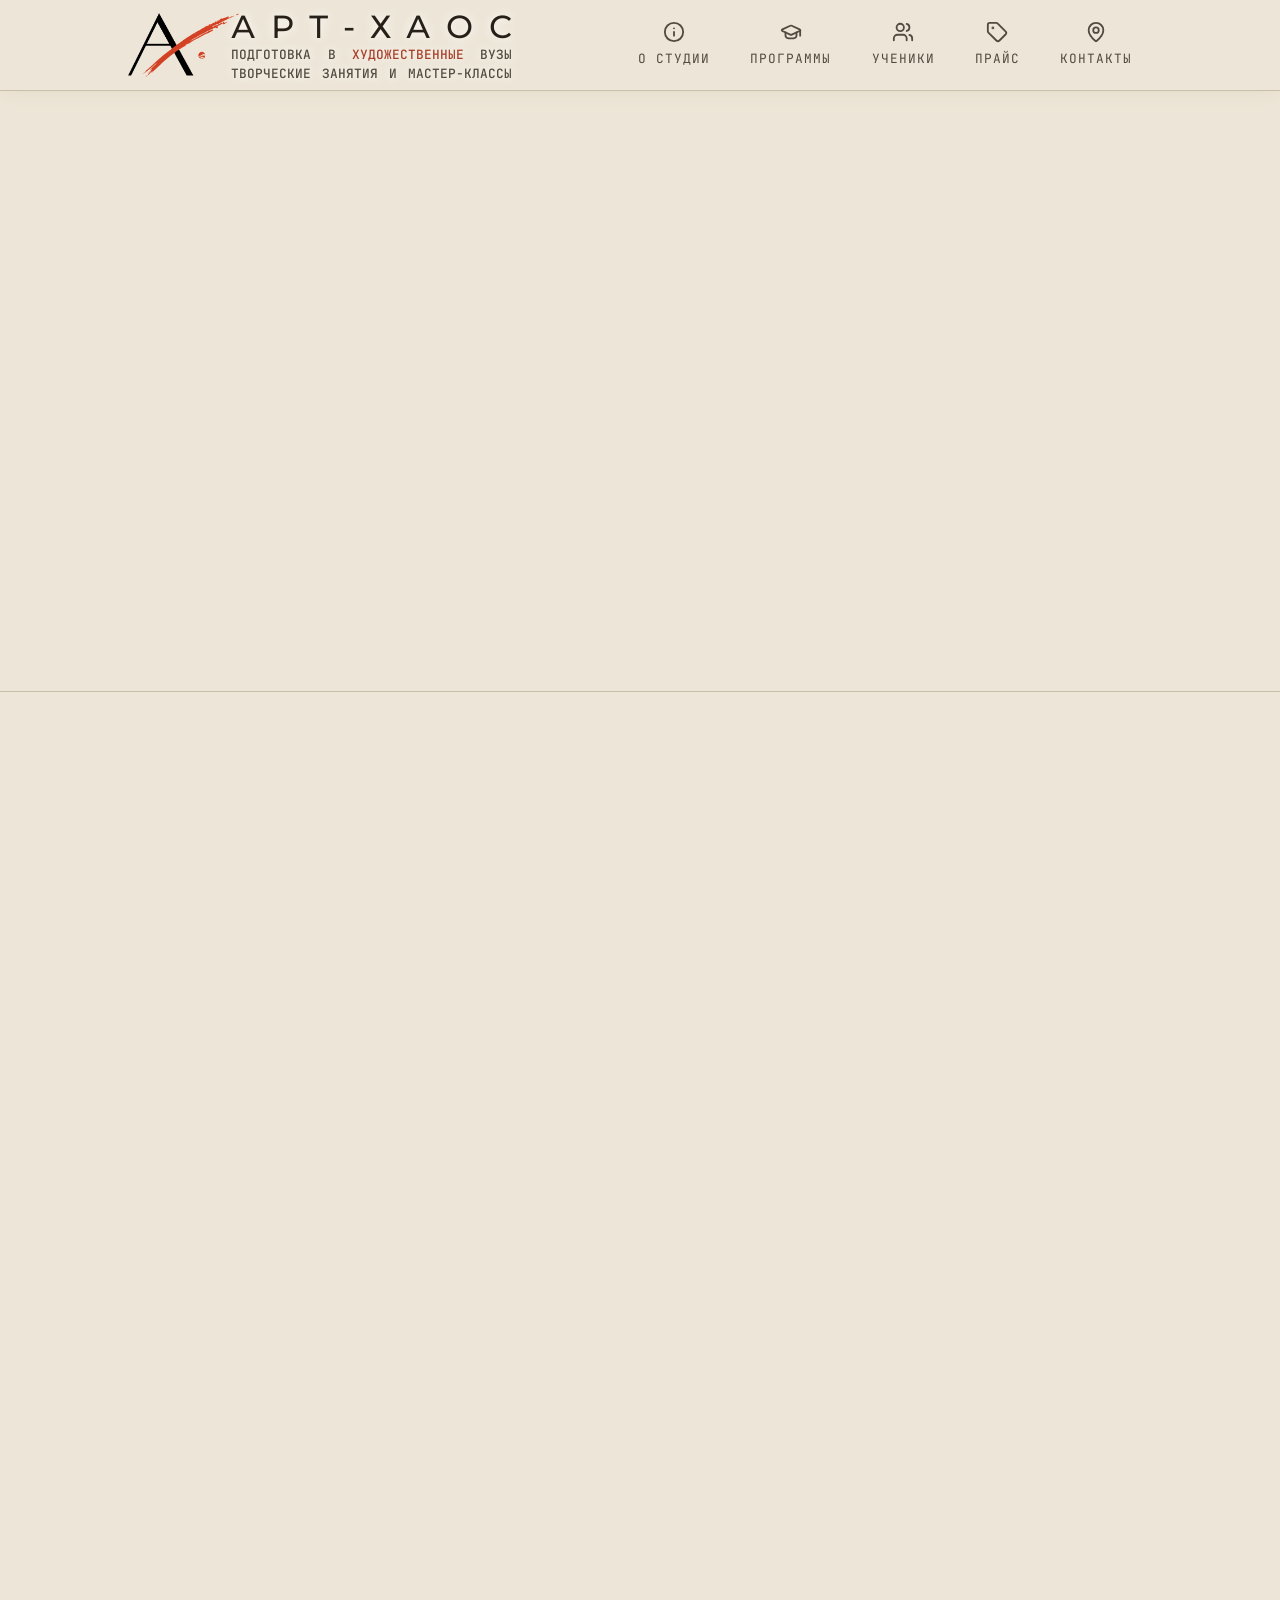
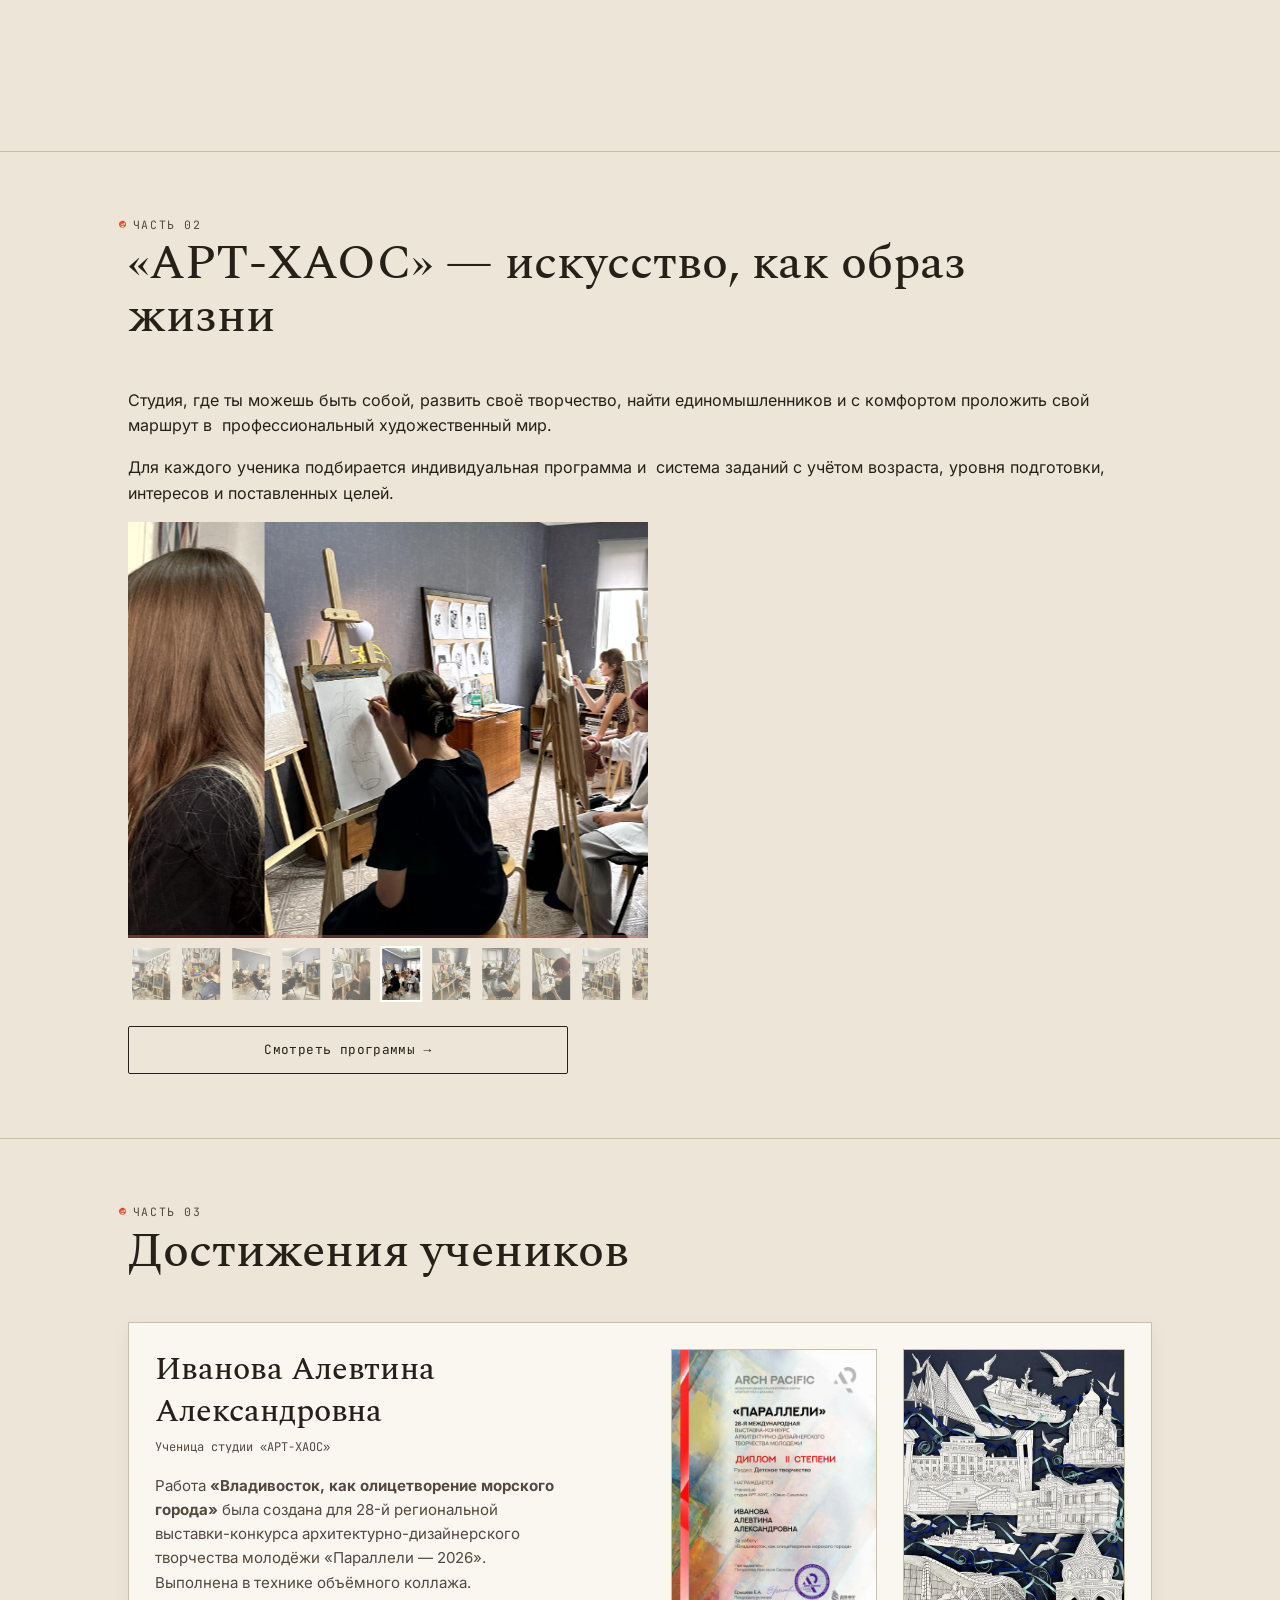
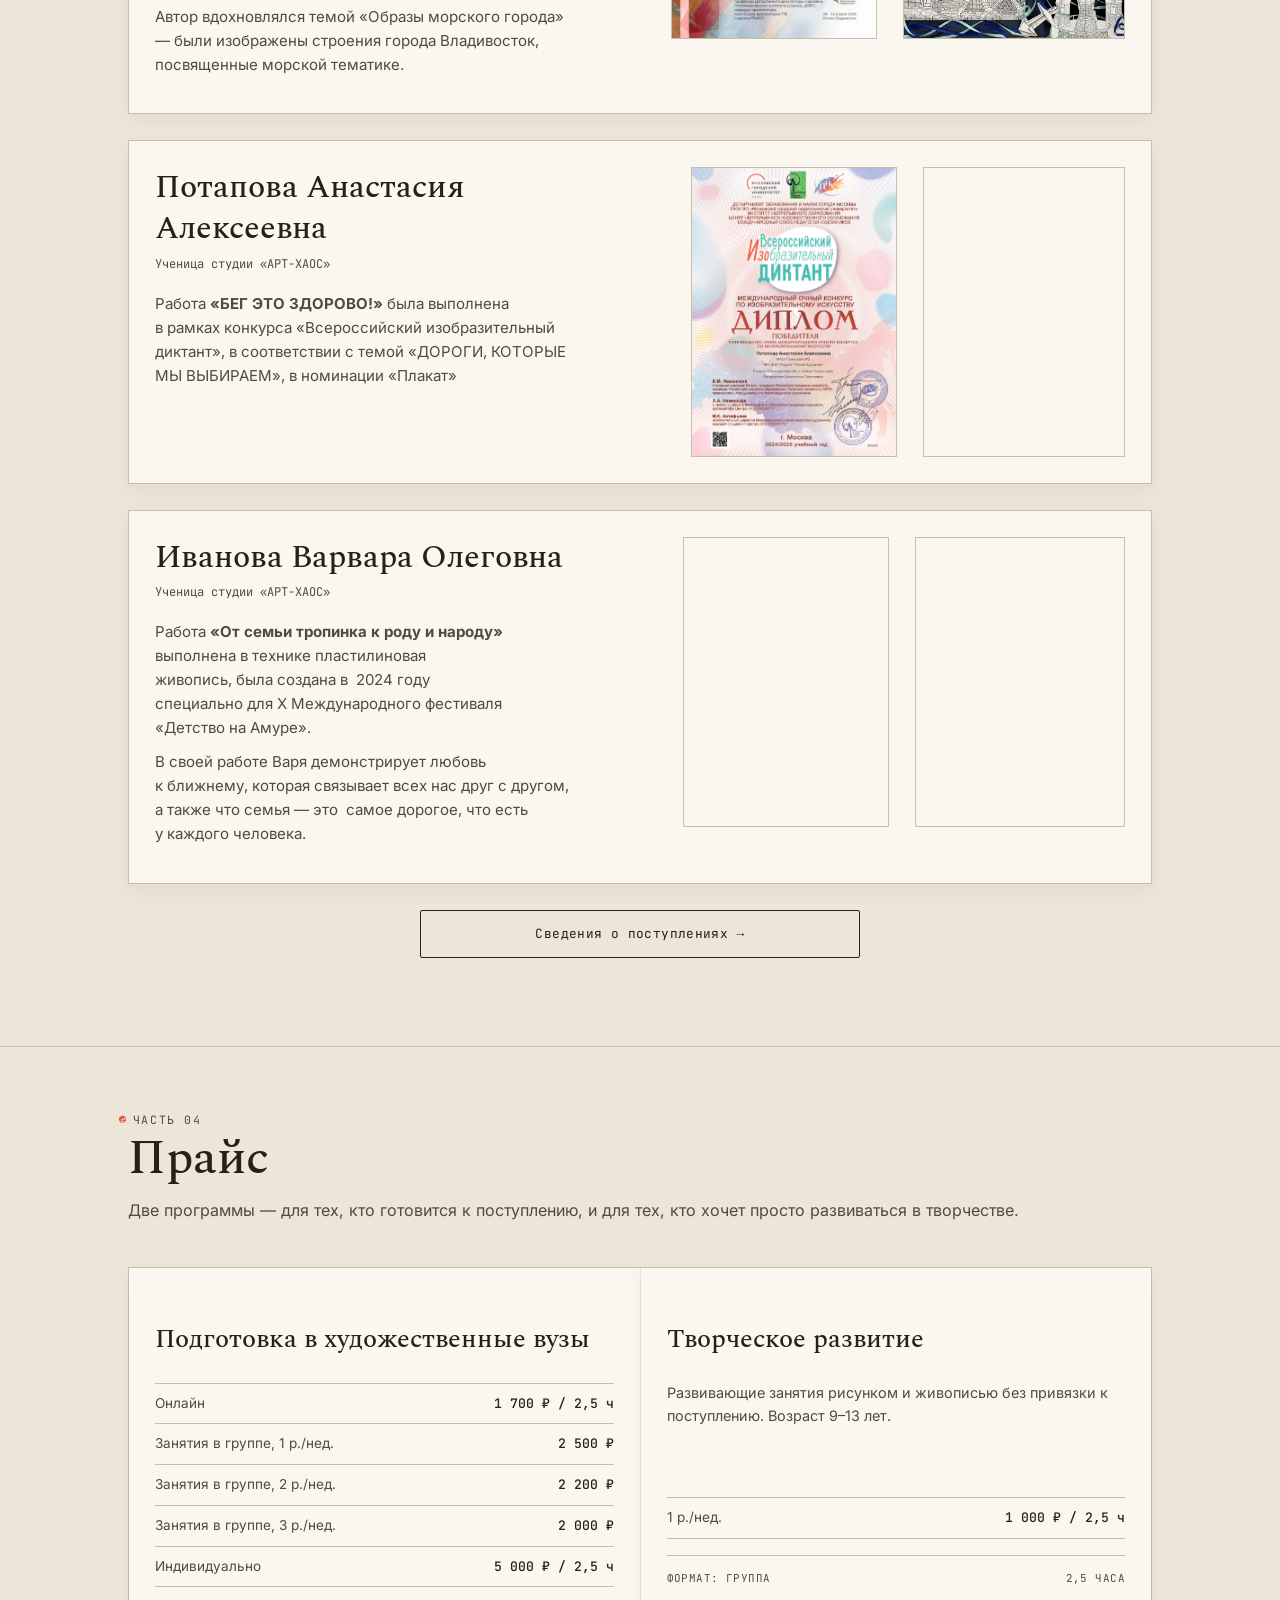
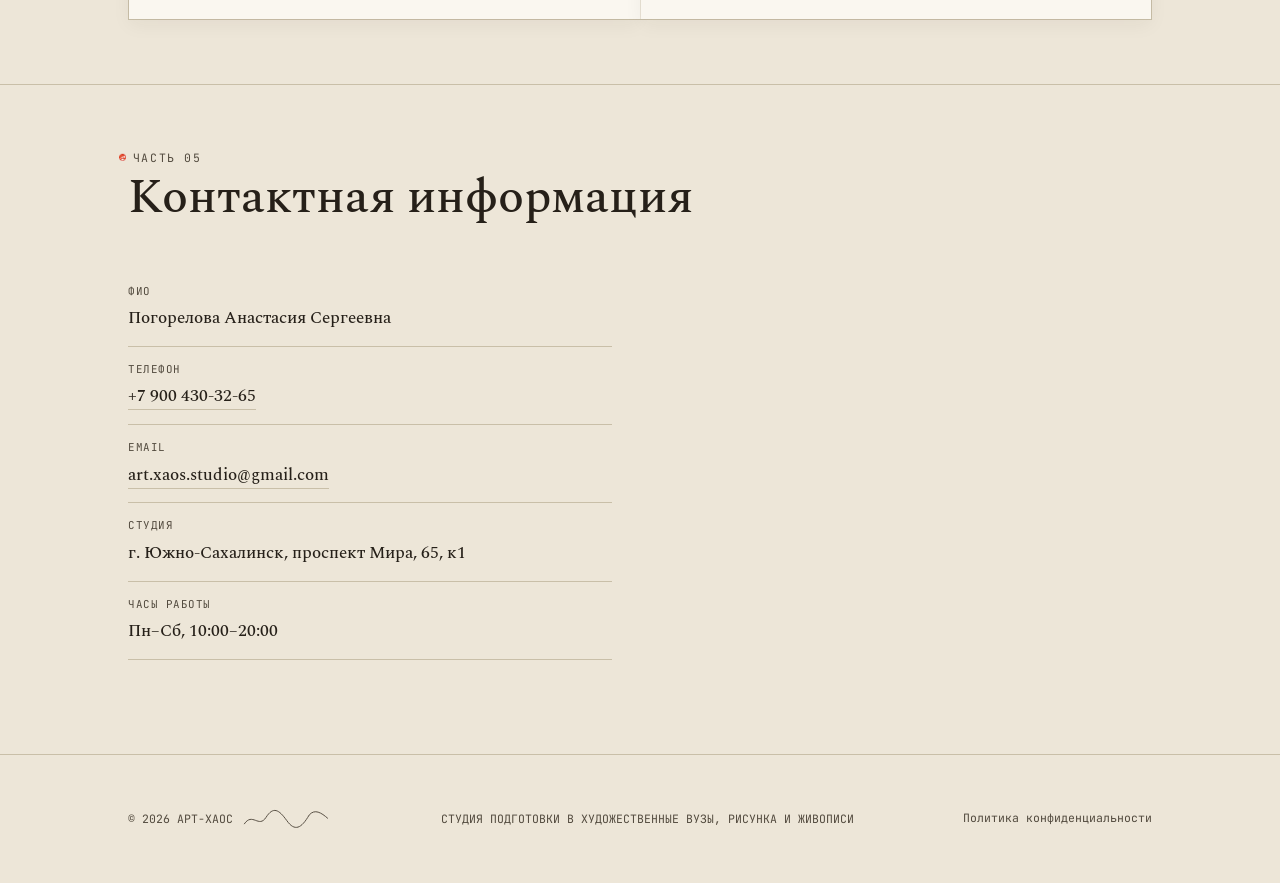
==== commit 61ca3d33: "commit241126" ====
--- a/index.html
+++ b/index.html
@@ -231,10 +231,10 @@
               <em>на бумагу</em>
             </h1>
             <p class="lede">
-              <span class="u-mark">15 лет в художественной сфере</span>
-              : работала с детьми и подростками в изостудиях Южно-Сахалинска и
-              Санкт-Петербурга, готовлю к поступлению в художественные вузы и
-              веду частные занятия в студии «АРТ-ХАОС».
+              15 лет в художественной сфере: работала с детьми и подростками в
+              изостудиях Южно-Сахалинска и Санкт-Петербурга, готовлю к
+              поступлению в художественные вузы и веду частные занятия в студии
+              «АРТ-ХАОС».
             </p>
             <div class="btn-row">
               <a href="#contact" class="btn btn-primary">
--- a/assets/css/styles.css
+++ b/assets/css/styles.css
@@ -938,7 +938,7 @@
   display: grid;
   grid-template-columns: minmax(0, 1fr) min(100%, 440px);
   gap: clamp(24px, 4vw, 56px);
-  align-items: center;
+  align-items: start;
 }
 .carousel-grid-right > .carousel,
 .carousel-grid-left > .carousel {
@@ -1979,7 +1979,6 @@
   font-size: var(--fs-title);
 }
 .page-hero__lede {
-  max-width: 64ch;
   margin: 0;
   color: var(--ink-soft);
   font-size: 1.06rem;
